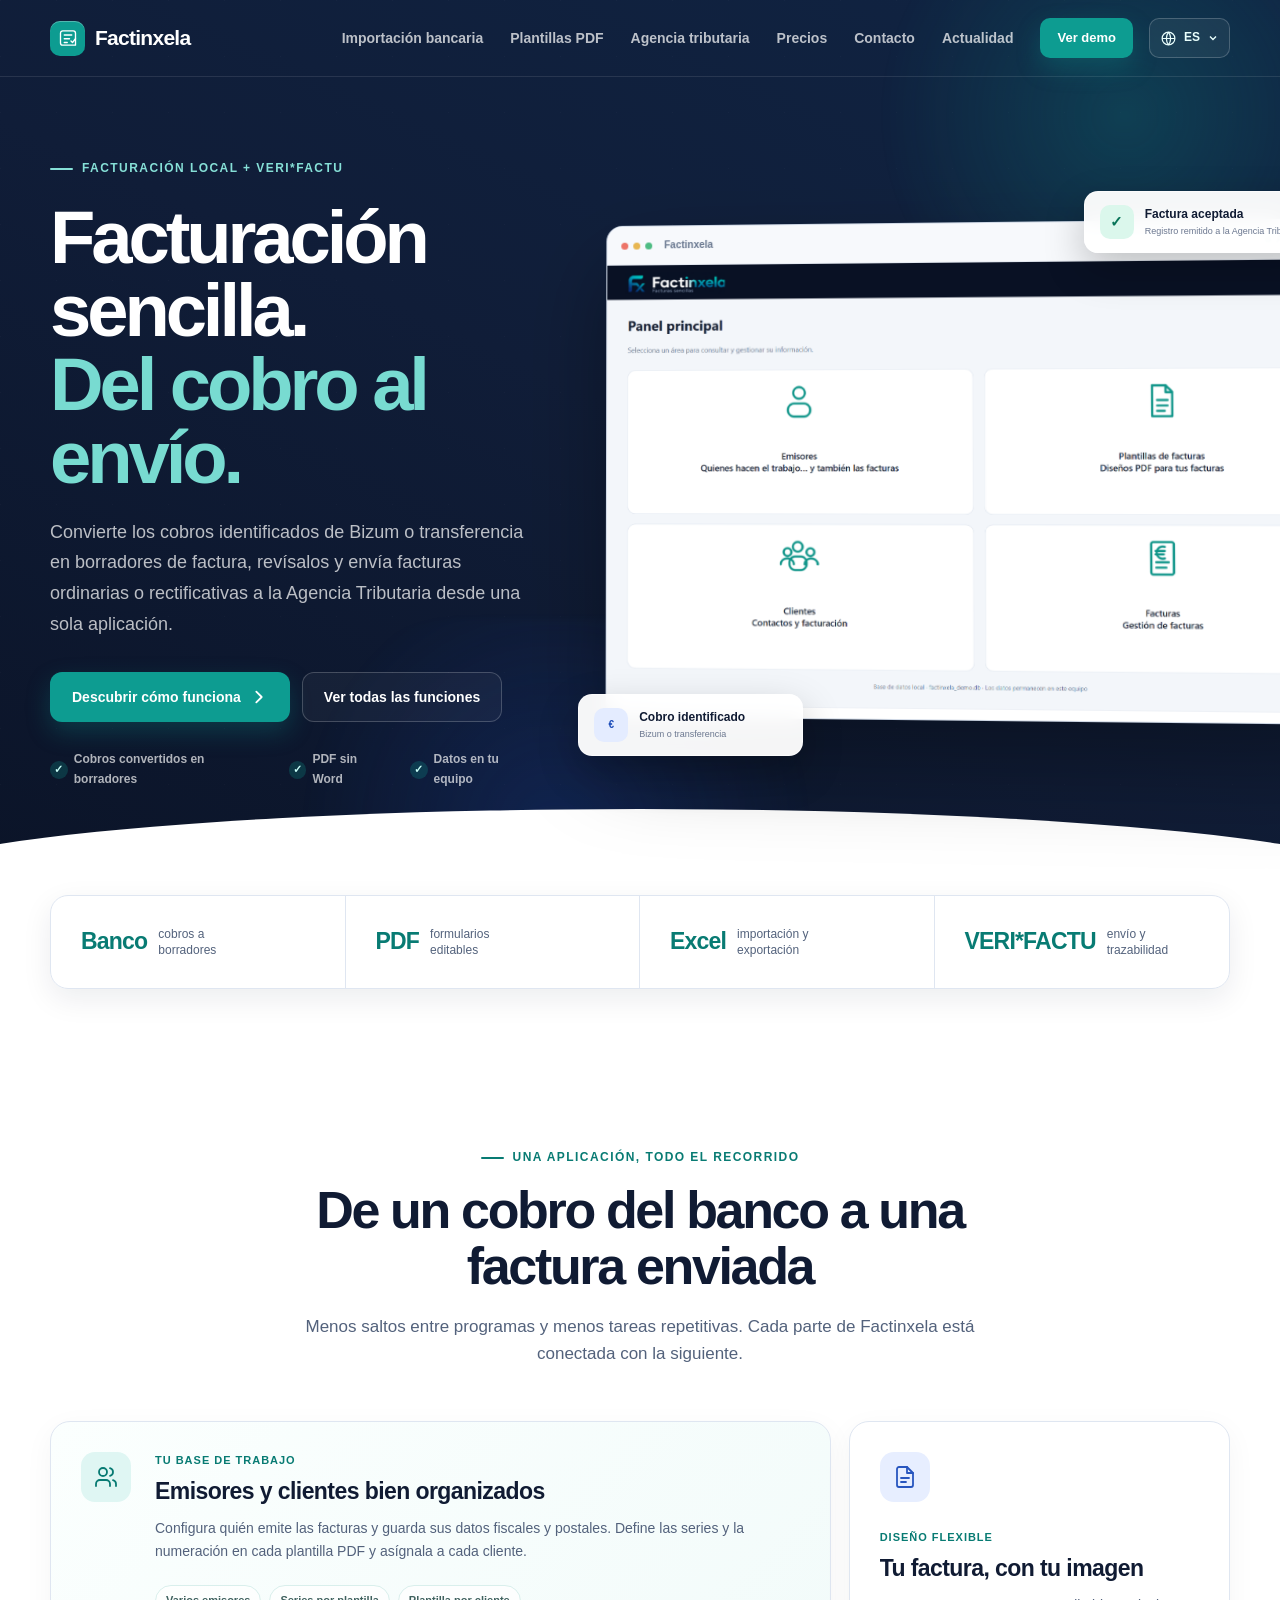
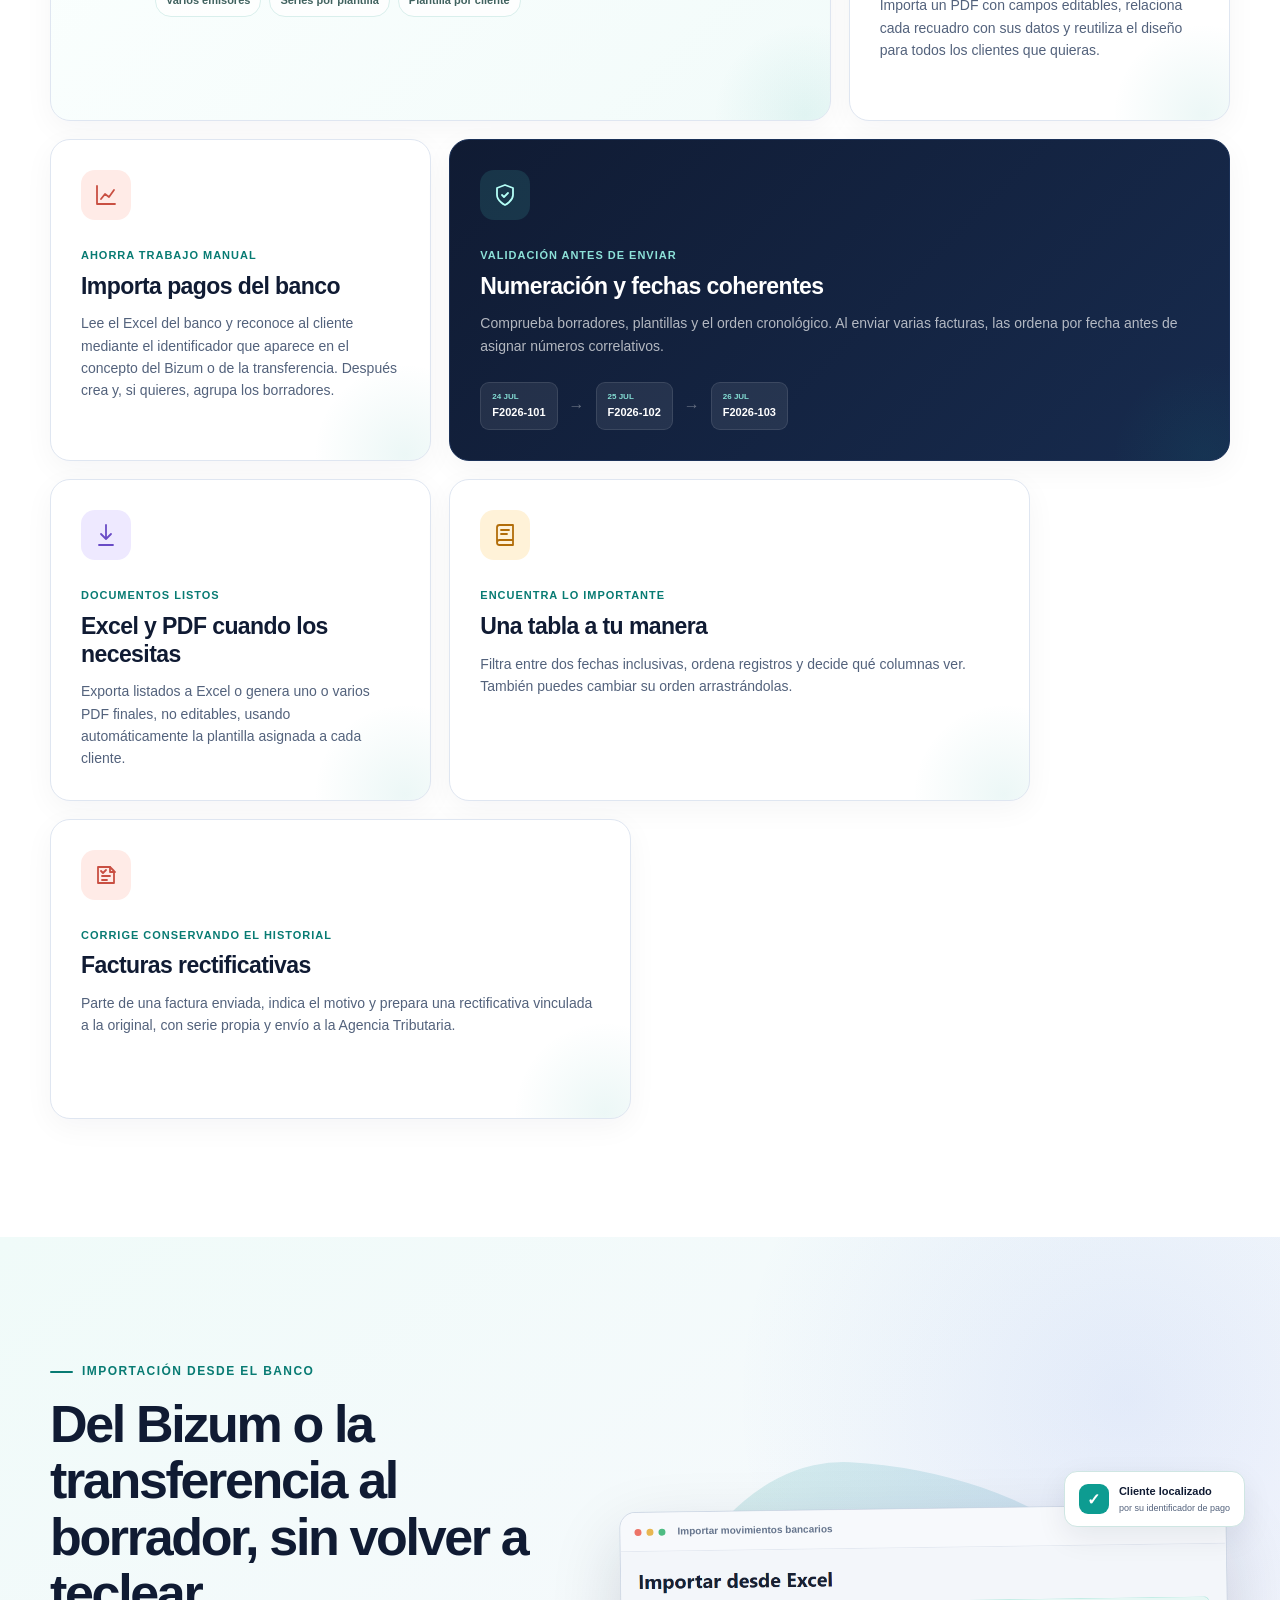
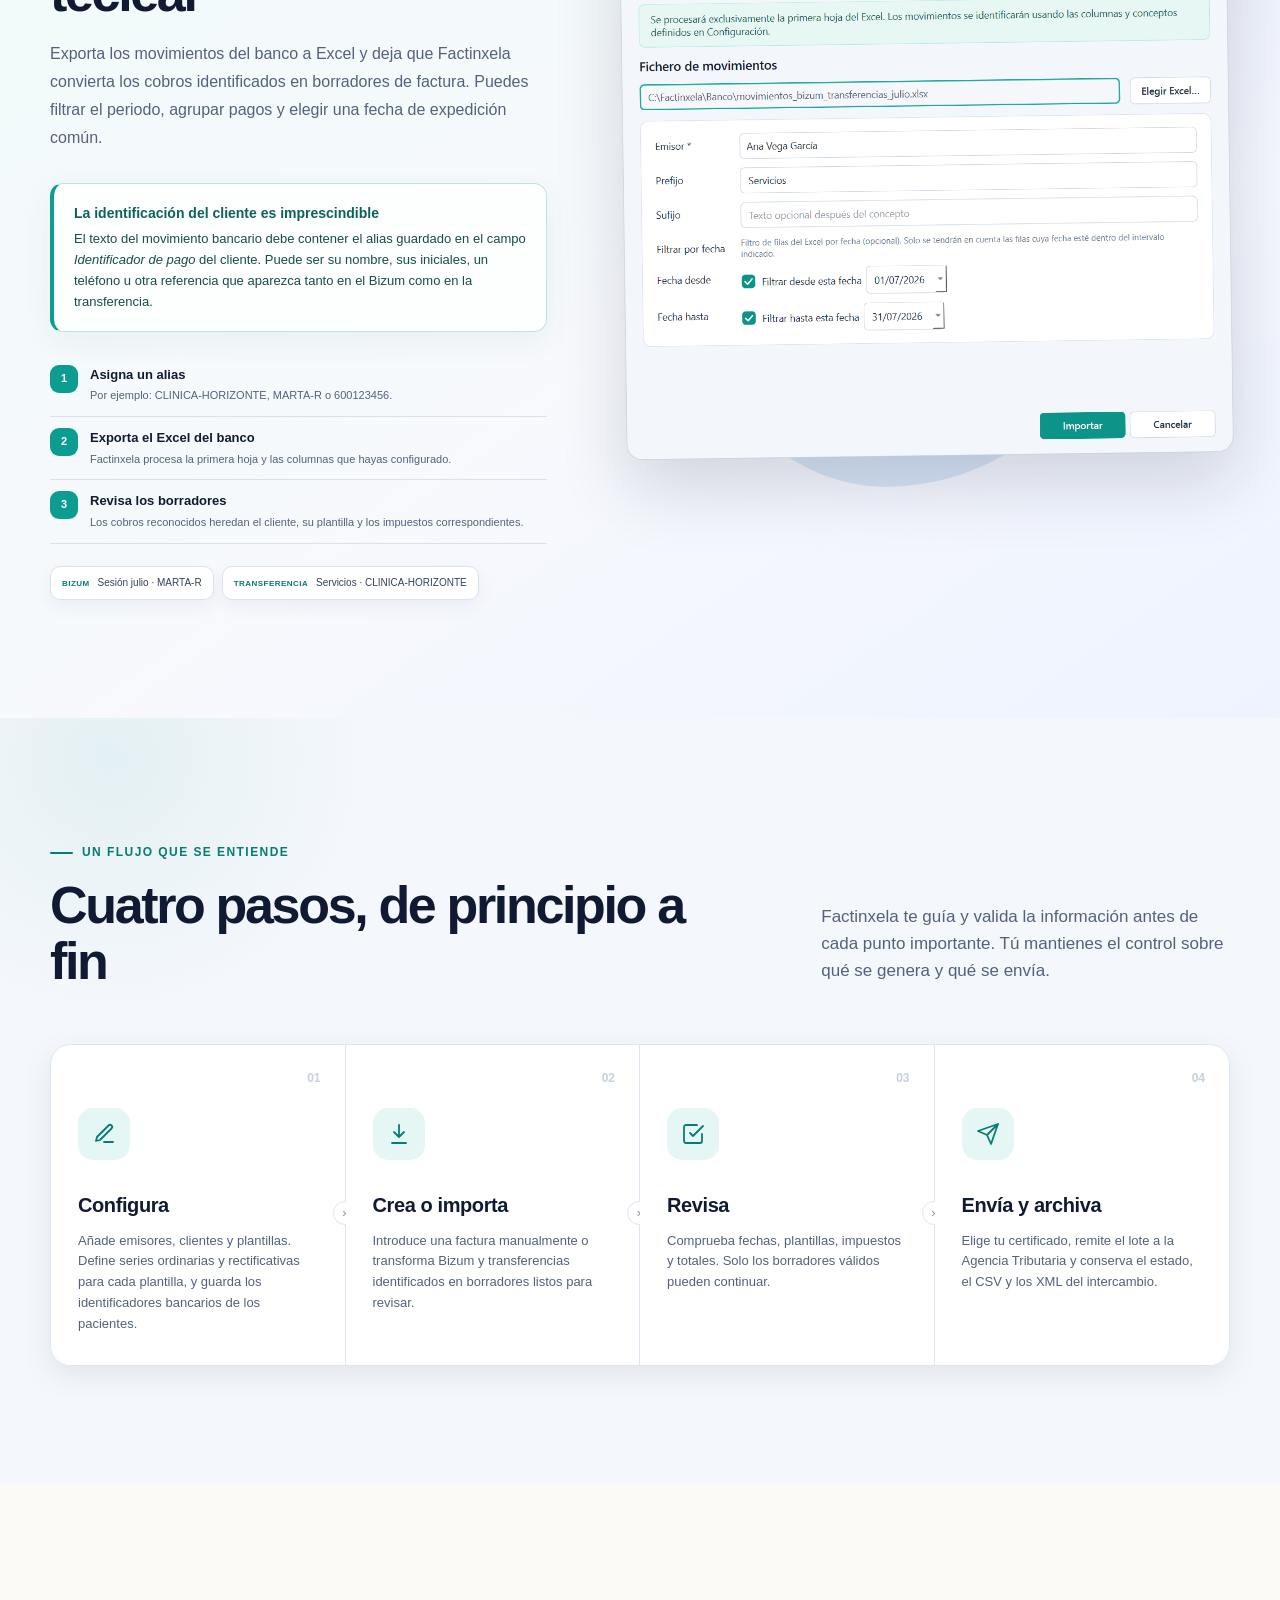
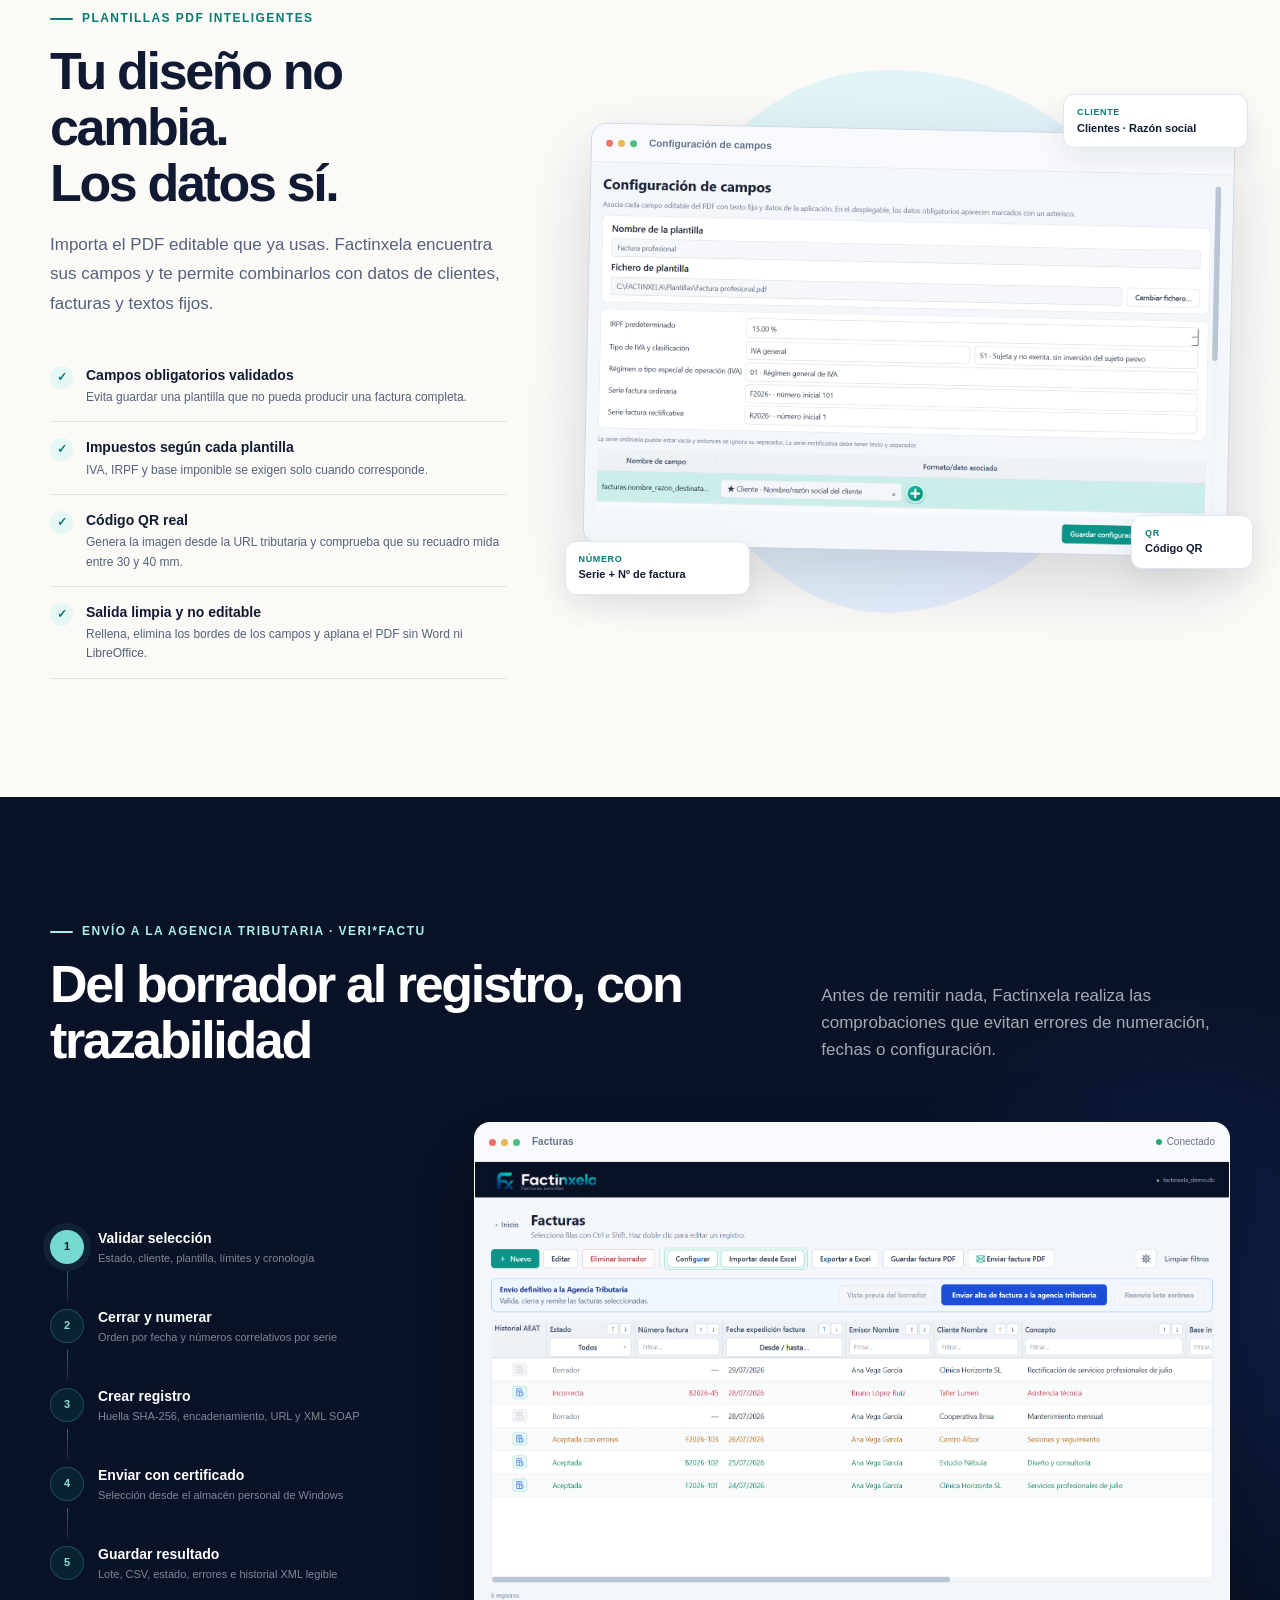
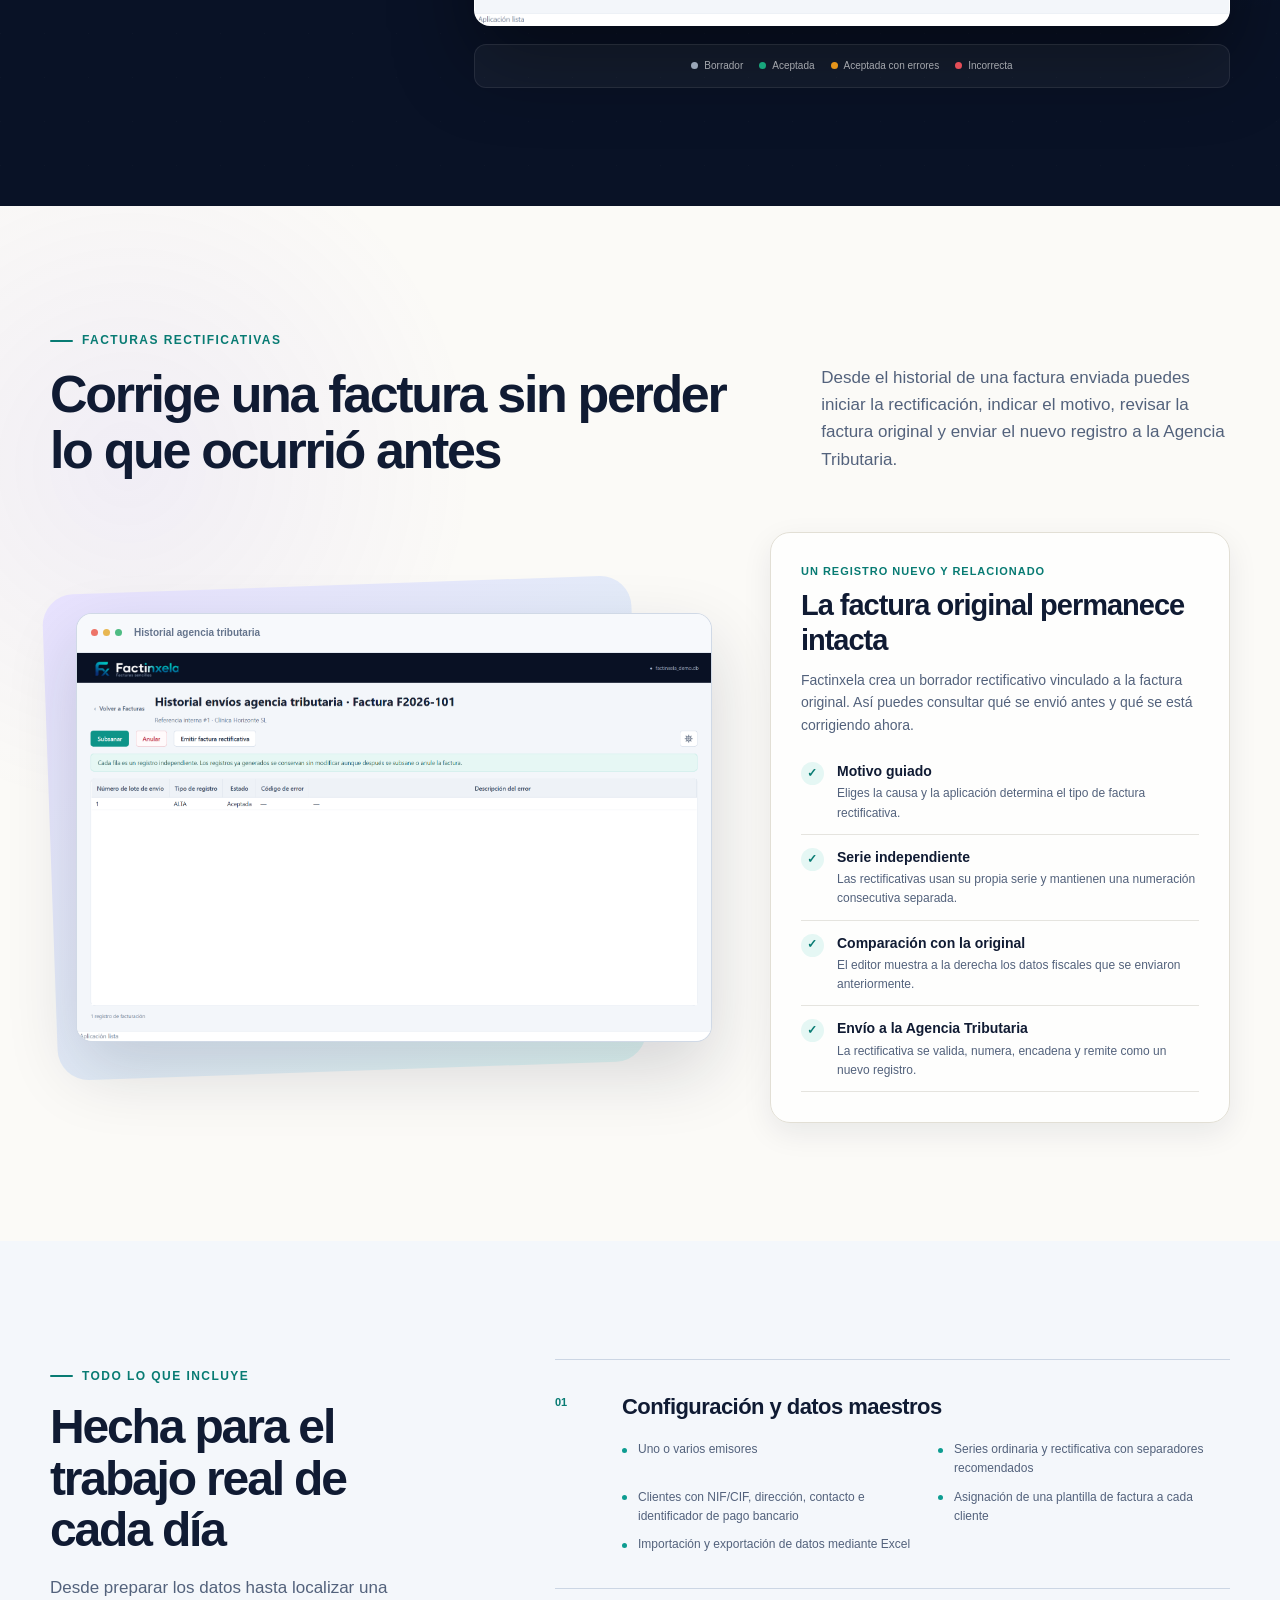
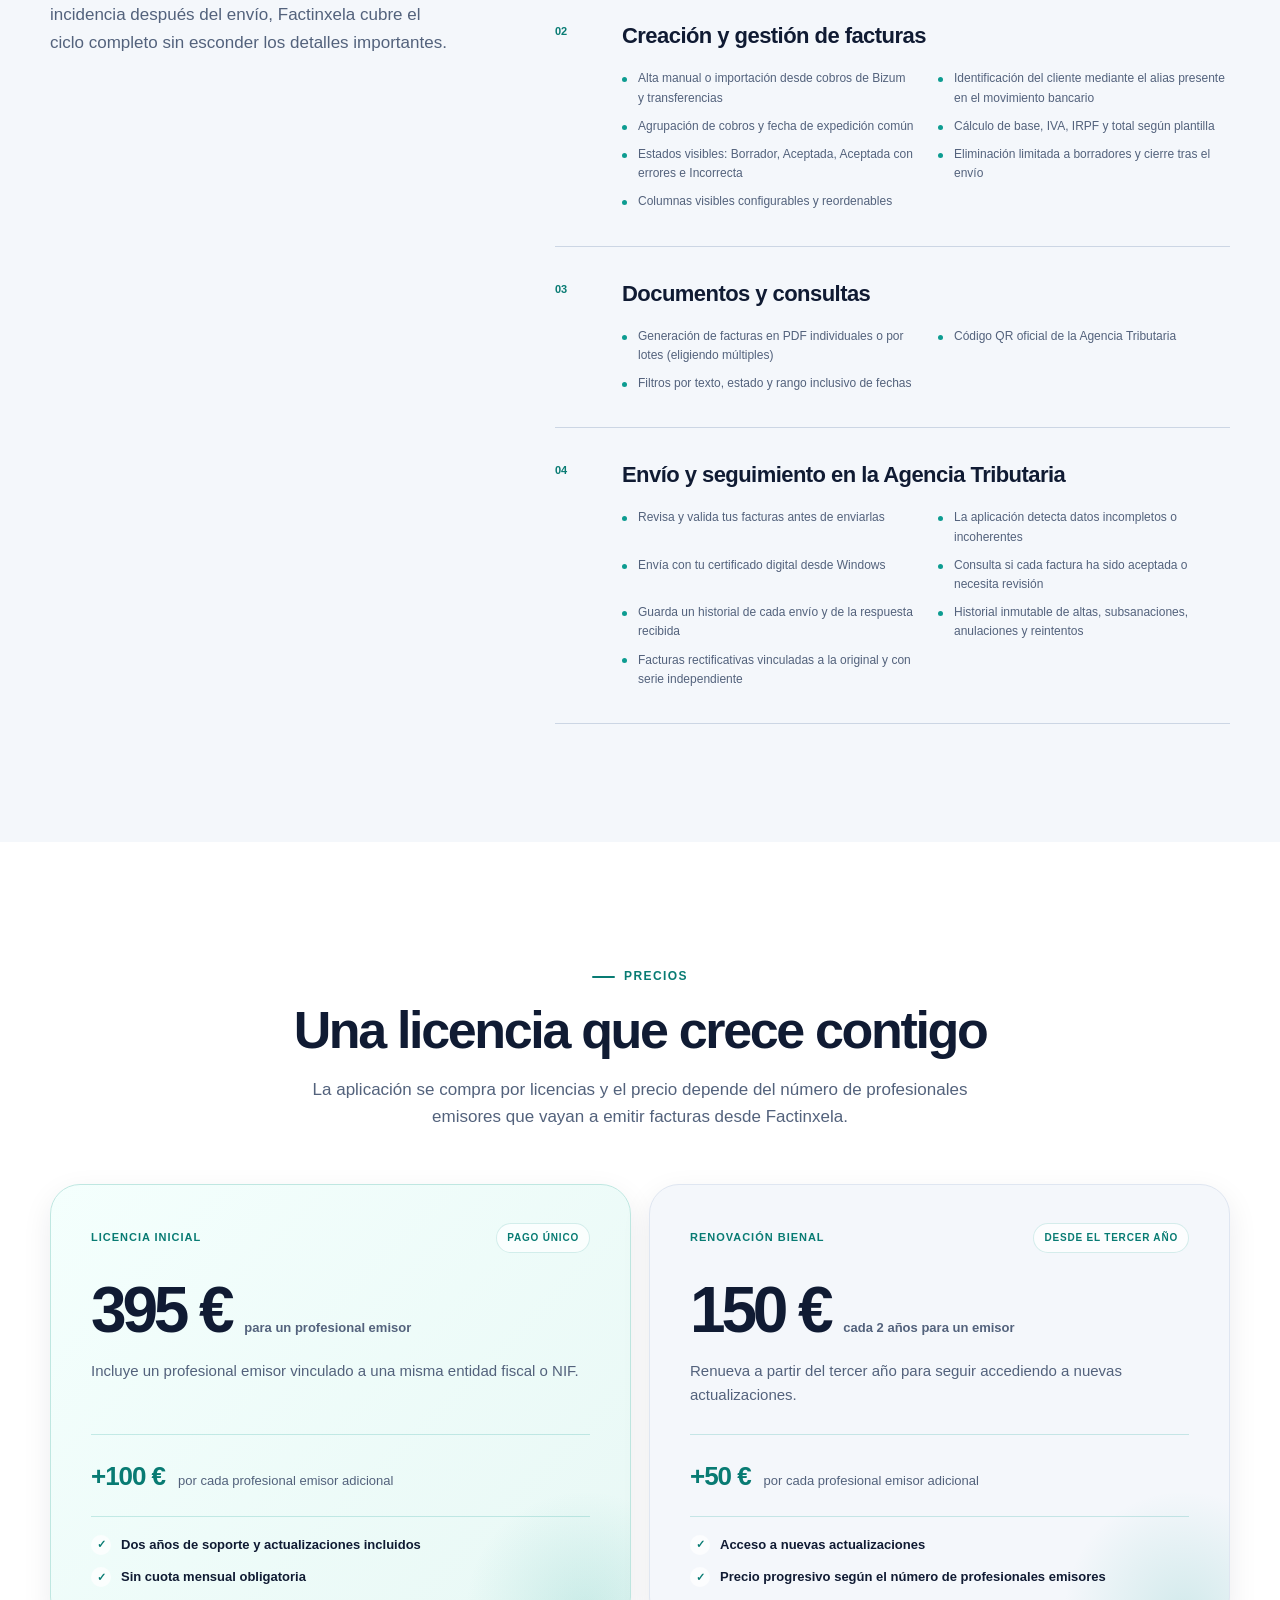
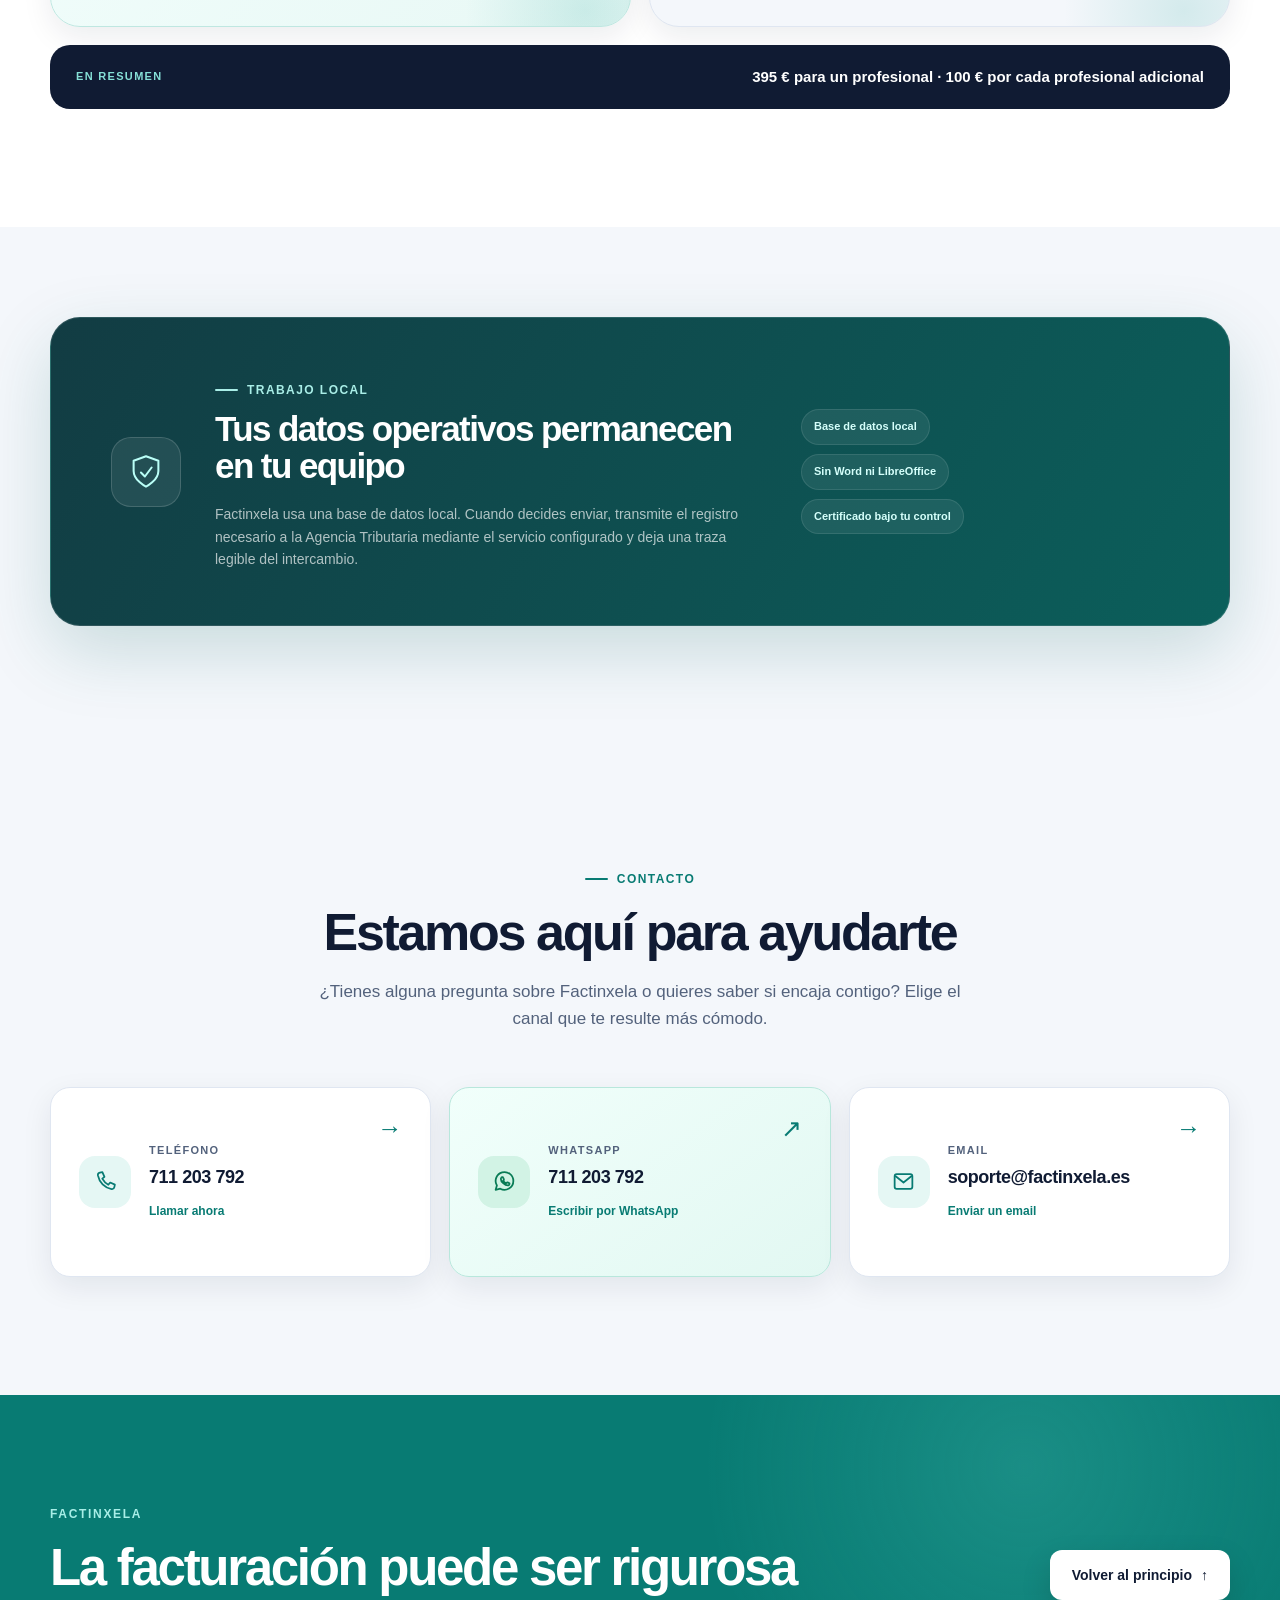
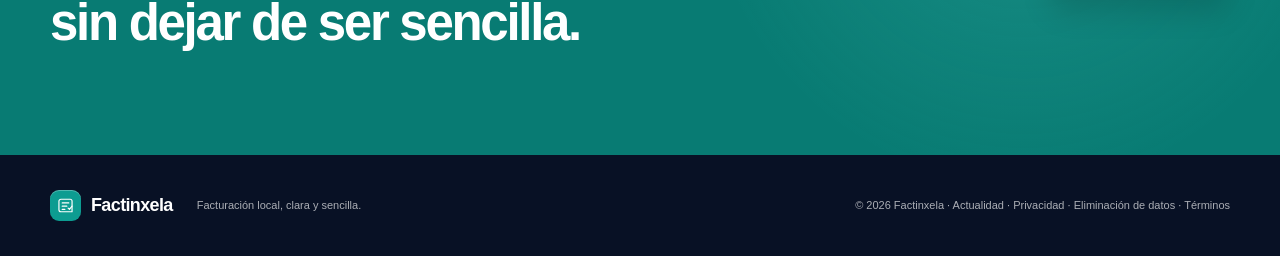
==== index.html @ 1eafae51 "actualizar enlaces superiores e incluir enlace a Ver demo" ====
<!doctype html>
<html lang="es">
<head>
  <meta charset="utf-8">
  <meta name="viewport" content="width=device-width, initial-scale=1">
  <meta name="description" content="Factinxela convierte cobros identificados de Bizum o transferencia en borradores de factura, genera PDF y permite enviar facturas ordinarias y rectificativas a la Agencia Tributaria.">
  <meta name="theme-color" content="#101b33">
  <meta property="og:title" content="Factinxela · Facturación clara y sencilla">
  <meta property="og:description" content="De los cobros del banco a facturas ordinarias o rectificativas enviadas a la Agencia Tributaria.">
  <meta property="og:type" content="website">
  <meta property="og:image" content="assets/screenshots/01-panel-principal.png">
  <title>Factinxela · Facturación clara y sencilla</title>
  <link rel="stylesheet" href="styles.css">
  <script src="translations.js" defer></script>
  <script src="app.js" defer></script>
</head>
<body>
  <a class="skip-link" href="#contenido">Saltar al contenido</a>

  <header class="site-header" data-header>
    <div class="container nav-wrap">
      <a class="brand" href="#inicio" aria-label="Factinxela, inicio">
        <span class="brand-mark" aria-hidden="true">
          <svg viewBox="0 0 32 32" role="img">
            <path d="M9 6.5h14a3 3 0 0 1 3 3v16H9a3 3 0 0 1-3-3v-13a3 3 0 0 1 3-3Z"/>
            <path d="M11 12h10M11 17h7M11 22h4"/>
            <path d="m20 20 2 2 4-5"/>
          </svg>
        </span>
        <span>Factinxela</span>
      </a>

      <button class="nav-toggle" type="button" aria-expanded="false" aria-controls="main-nav" data-nav-toggle>
        <span class="sr-only">Abrir menú</span>
        <span></span><span></span><span></span>
      </button>

      <nav class="main-nav" id="main-nav" aria-label="Navegación principal" data-nav>
        <a href="#banco">Importación bancaria</a>
        <a href="#plantillas">Plantillas PDF</a>
        <a href="#aeat">Agencia tributaria</a>
        <a href="#precios">Precios</a>
        <a href="#contacto">Contacto</a>
        <a href="actualidad/">Actualidad</a>
        <a class="button button-small button-primary nav-cta" href="/demo">Ver demo</a>
      </nav>

      <div class="language-switcher" data-language-switcher>
        <button class="language-toggle" type="button" aria-label="Cambiar idioma" aria-expanded="false" aria-controls="language-menu" data-language-toggle>
          <svg viewBox="0 0 24 24" aria-hidden="true"><circle cx="12" cy="12" r="9"/><path d="M3 12h18M12 3a15 15 0 0 1 0 18M12 3a15 15 0 0 0 0 18"/></svg>
          <span data-current-language>ES</span>
          <svg class="language-chevron" viewBox="0 0 16 16" aria-hidden="true"><path d="m4 6 4 4 4-4"/></svg>
        </button>
        <div class="language-menu" id="language-menu" role="menu" aria-label="Seleccionar idioma" data-language-menu>
          <button type="button" role="menuitemradio" aria-checked="true" data-language="es"><span class="language-icon language-icon-es">ES</span><span>Español</span></button>
          <button type="button" role="menuitemradio" aria-checked="false" data-language="gl"><span class="language-icon language-icon-gl">GL</span><span>Galego</span></button>
          <button type="button" role="menuitemradio" aria-checked="false" data-language="ca"><span class="language-icon language-icon-ca">CA</span><span>Català</span></button>
          <button type="button" role="menuitemradio" aria-checked="false" data-language="en"><span class="language-icon language-icon-en">EN</span><span>English</span></button>
        </div>
      </div>
    </div>
  </header>

  <main id="contenido">
    <section class="hero" id="inicio">
      <div class="hero-glow hero-glow-one" aria-hidden="true"></div>
      <div class="hero-glow hero-glow-two" aria-hidden="true"></div>
      <div class="container hero-grid">
        <div class="hero-copy reveal">
          <div class="eyebrow"><span></span> Facturación local + VERI*FACTU</div>
          <h1>Facturación sencilla.<br><em>Del cobro al envío.</em></h1>
          <p class="hero-lead">Convierte los cobros identificados de Bizum o transferencia en borradores de factura, revísalos y envía facturas ordinarias o rectificativas a la Agencia Tributaria desde una sola aplicación.</p>
          <div class="hero-actions">
            <a class="button button-primary" href="#flujo">
              Descubrir cómo funciona
              <svg viewBox="0 0 20 20" aria-hidden="true"><path d="m7 4 6 6-6 6"/></svg>
            </a>
            <a class="button button-ghost" href="#descubrir">Ver todas las funciones</a>
          </div>
          <ul class="hero-points" aria-label="Ventajas principales">
            <li><span aria-hidden="true">✓</span> Cobros convertidos en borradores</li>
            <li><span aria-hidden="true">✓</span> PDF sin Word</li>
            <li><span aria-hidden="true">✓</span> Datos en tu equipo</li>
          </ul>
        </div>

        <div class="hero-visual reveal reveal-delay">
          <div class="app-window app-window-hero">
            <div class="window-bar">
              <span class="window-dots" aria-hidden="true"><i></i><i></i><i></i></span>
              <span class="window-title">Factinxela</span>
              <span class="window-status"><i></i> Aplicación lista</span>
            </div>
            <button class="image-button" type="button" data-lightbox="assets/screenshots/01-panel-principal.png" aria-label="Ampliar captura del panel principal">
              <img src="assets/screenshots/01-panel-principal.png" alt="Panel principal de Factinxela con accesos a emisores, plantillas, clientes y facturas" width="1875" height="1150">
            </button>
          </div>
          <div class="floating-card floating-card-top" aria-hidden="true">
            <span class="float-icon float-icon-green">✓</span>
            <span><strong>Factura aceptada</strong><small>Registro remitido a la Agencia Tributaria</small></span>
          </div>
          <div class="floating-card floating-card-bottom" aria-hidden="true">
            <span class="float-icon float-icon-blue">€</span>
            <span><strong>Cobro identificado</strong><small>Bizum o transferencia</small></span>
          </div>
        </div>
      </div>
    </section>

    <section class="trust-strip" aria-label="Características destacadas">
      <div class="container trust-grid">
        <div><strong>Banco</strong><span>cobros a borradores</span></div>
        <div><strong>PDF</strong><span>formularios editables</span></div>
        <div><strong>Excel</strong><span>importación y exportación</span></div>
        <div><strong>VERI*FACTU</strong><span>envío y trazabilidad</span></div>
      </div>
    </section>

    <section class="section section-intro" id="funciones">
      <div class="container">
        <div class="section-heading centered reveal">
          <div class="eyebrow eyebrow-teal"><span></span> Una aplicación, todo el recorrido</div>
          <h2>De un cobro del banco a una factura enviada</h2>
          <p>Menos saltos entre programas y menos tareas repetitivas. Cada parte de Factinxela está conectada con la siguiente.</p>
        </div>

        <div class="bento-grid">
          <article class="feature-card feature-wide reveal">
            <div class="feature-icon icon-teal" aria-hidden="true">
              <svg viewBox="0 0 24 24"><path d="M16 21v-2a4 4 0 0 0-4-4H6a4 4 0 0 0-4 4v2M9 11a4 4 0 1 0 0-8 4 4 0 0 0 0 8ZM22 21v-2a4 4 0 0 0-3-3.87M16 3.13a4 4 0 0 1 0 7.75"/></svg>
            </div>
            <div>
              <span class="card-kicker">Tu base de trabajo</span>
              <h3>Emisores y clientes bien organizados</h3>
              <p>Configura quién emite las facturas y guarda sus datos fiscales y postales. Define las series y la numeración en cada plantilla PDF y asígnala a cada cliente.</p>
              <ul class="inline-list">
                <li>Varios emisores</li><li>Series por plantilla</li><li>Plantilla por cliente</li>
              </ul>
            </div>
          </article>

          <article class="feature-card reveal">
            <div class="feature-icon icon-blue" aria-hidden="true">
              <svg viewBox="0 0 24 24"><path d="M14 2H6a2 2 0 0 0-2 2v16a2 2 0 0 0 2 2h12a2 2 0 0 0 2-2V8Z"/><path d="M14 2v6h6M8 13h8M8 17h5"/></svg>
            </div>
            <span class="card-kicker">Diseño flexible</span>
            <h3>Tu factura, con tu imagen</h3>
            <p>Importa un PDF con campos editables, relaciona cada recuadro con sus datos y reutiliza el diseño para todos los clientes que quieras.</p>
          </article>

          <article class="feature-card reveal">
            <div class="feature-icon icon-coral" aria-hidden="true">
              <svg viewBox="0 0 24 24"><path d="M3 3v18h18M7 16l4-5 4 3 5-7"/></svg>
            </div>
            <span class="card-kicker">Ahorra trabajo manual</span>
            <h3>Importa pagos del banco</h3>
            <p>Lee el Excel del banco y reconoce al cliente mediante el identificador que aparece en el concepto del Bizum o de la transferencia. Después crea y, si quieres, agrupa los borradores.</p>
          </article>

          <article class="feature-card feature-dark reveal">
            <div class="feature-icon icon-on-dark" aria-hidden="true">
              <svg viewBox="0 0 24 24"><path d="M12 22s8-4 8-10V5l-8-3-8 3v7c0 6 8 10 8 10Z"/><path d="m9 12 2 2 4-4"/></svg>
            </div>
            <span class="card-kicker">Validación antes de enviar</span>
            <h3>Numeración y fechas coherentes</h3>
            <p>Comprueba borradores, plantillas y el orden cronológico. Al enviar varias facturas, las ordena por fecha antes de asignar números correlativos.</p>
            <div class="mini-sequence" aria-label="Ejemplo de numeración por fecha">
              <span><small>24 JUL</small>F2026-101</span>
              <i aria-hidden="true">→</i>
              <span><small>25 JUL</small>F2026-102</span>
              <i aria-hidden="true">→</i>
              <span><small>26 JUL</small>F2026-103</span>
            </div>
          </article>

          <article class="feature-card reveal">
            <div class="feature-icon icon-violet" aria-hidden="true">
              <svg viewBox="0 0 24 24"><path d="M12 2v14M7 11l5 5 5-5M5 22h14"/></svg>
            </div>
            <span class="card-kicker">Documentos listos</span>
            <h3>Excel y PDF cuando los necesitas</h3>
            <p>Exporta listados a Excel o genera uno o varios PDF finales, no editables, usando automáticamente la plantilla asignada a cada cliente.</p>
          </article>

          <article class="feature-card reveal">
            <div class="feature-icon icon-amber" aria-hidden="true">
              <svg viewBox="0 0 24 24"><path d="M4 19.5A2.5 2.5 0 0 1 6.5 17H20M6.5 2H20v20H6.5A2.5 2.5 0 0 1 4 19.5v-15A2.5 2.5 0 0 1 6.5 2Z"/><path d="M8 7h8M8 11h6"/></svg>
            </div>
            <span class="card-kicker">Encuentra lo importante</span>
            <h3>Una tabla a tu manera</h3>
            <p>Filtra entre dos fechas inclusivas, ordena registros y decide qué columnas ver. También puedes cambiar su orden arrastrándolas.</p>
          </article>

          <article class="feature-card reveal">
            <div class="feature-icon icon-coral" aria-hidden="true">
              <svg viewBox="0 0 24 24"><path d="M4 4h12l4 4v12H4Z"/><path d="M16 4v5h5M8 13h8M8 17h5"/><path d="m7 8 2 2 3-3"/></svg>
            </div>
            <span class="card-kicker">Corrige conservando el historial</span>
            <h3>Facturas rectificativas</h3>
            <p>Parte de una factura enviada, indica el motivo y prepara una rectificativa vinculada a la original, con serie propia y envío a la Agencia Tributaria.</p>
          </article>
        </div>
      </div>
    </section>

    <section class="section bank-section" id="banco">
      <div class="container bank-grid">
        <div class="bank-copy reveal">
          <div class="eyebrow eyebrow-teal"><span></span> Importación desde el banco</div>
          <h2>Del Bizum o la transferencia al borrador, sin volver a teclear</h2>
          <p class="large-copy">Exporta los movimientos del banco a Excel y deja que Factinxela convierta los cobros identificados en borradores de factura. Puedes filtrar el periodo, agrupar pagos y elegir una fecha de expedición común.</p>
          <div class="bank-callout">
            <strong>La identificación del cliente es imprescindible</strong>
            <p>El texto del movimiento bancario debe contener el alias guardado en el campo <em>Identificador de pago</em> del cliente. Puede ser su nombre, sus iniciales, un teléfono u otra referencia que aparezca tanto en el Bizum como en la transferencia.</p>
          </div>
          <ol class="bank-steps">
            <li><span>1</span><div><strong>Asigna un alias</strong><small>Por ejemplo: CLINICA-HORIZONTE, MARTA-R o 600123456.</small></div></li>
            <li><span>2</span><div><strong>Exporta el Excel del banco</strong><small>Factinxela procesa la primera hoja y las columnas que hayas configurado.</small></div></li>
            <li><span>3</span><div><strong>Revisa los borradores</strong><small>Los cobros reconocidos heredan el cliente, su plantilla y los impuestos correspondientes.</small></div></li>
          </ol>
          <div class="movement-examples" aria-label="Ejemplos de movimientos bancarios identificables">
            <span><small>BIZUM</small> Sesión julio · MARTA-R</span>
            <span><small>TRANSFERENCIA</small> Servicios · CLINICA-HORIZONTE</span>
          </div>
        </div>

        <div class="bank-visual reveal reveal-delay">
          <div class="bank-badge"><span>✓</span><div><strong>Cliente localizado</strong><small>por su identificador de pago</small></div></div>
          <div class="app-window bank-window">
            <div class="window-bar">
              <span class="window-dots" aria-hidden="true"><i></i><i></i><i></i></span>
              <span class="window-title">Importar movimientos bancarios</span>
            </div>
            <button class="image-button" type="button" data-lightbox="assets/screenshots/08-importacion-banco.png" aria-label="Ampliar captura de la importación de movimientos bancarios">
              <img src="assets/screenshots/08-importacion-banco.png" alt="Opciones para importar cobros de Bizum y transferencias desde un Excel del banco" width="1075" height="900" loading="lazy">
            </button>
          </div>
        </div>
      </div>
    </section>

    <section class="section workflow-section" id="flujo">
      <div class="container">
        <div class="section-heading split-heading reveal">
          <div>
            <div class="eyebrow eyebrow-teal"><span></span> Un flujo que se entiende</div>
            <h2>Cuatro pasos, de principio a fin</h2>
          </div>
          <p>Factinxela te guía y valida la información antes de cada punto importante. Tú mantienes el control sobre qué se genera y qué se envía.</p>
        </div>

        <ol class="workflow-grid">
          <li class="workflow-step reveal">
            <span class="step-number">01</span>
            <div class="step-icon" aria-hidden="true"><svg viewBox="0 0 24 24"><path d="M12 20h9M16.5 3.5a2.12 2.12 0 0 1 3 3L8 18l-4 1 1-4Z"/></svg></div>
            <h3>Configura</h3>
            <p>Añade emisores, clientes y plantillas. Define series ordinarias y rectificativas para cada plantilla, y guarda los identificadores bancarios de los pacientes.</p>
          </li>
          <li class="workflow-step reveal">
            <span class="step-number">02</span>
            <div class="step-icon" aria-hidden="true"><svg viewBox="0 0 24 24"><path d="M12 3v12M7 10l5 5 5-5M5 21h14"/></svg></div>
            <h3>Crea o importa</h3>
            <p>Introduce una factura manualmente o transforma Bizum y transferencias identificados en borradores listos para revisar.</p>
          </li>
          <li class="workflow-step reveal">
            <span class="step-number">03</span>
            <div class="step-icon" aria-hidden="true"><svg viewBox="0 0 24 24"><path d="m9 11 3 3L22 4M21 12v7a2 2 0 0 1-2 2H5a2 2 0 0 1-2-2V5a2 2 0 0 1 2-2h11"/></svg></div>
            <h3>Revisa</h3>
            <p>Comprueba fechas, plantillas, impuestos y totales. Solo los borradores válidos pueden continuar.</p>
          </li>
          <li class="workflow-step reveal">
            <span class="step-number">04</span>
            <div class="step-icon" aria-hidden="true"><svg viewBox="0 0 24 24"><path d="M22 2 11 13M22 2l-7 20-4-9-9-4Z"/></svg></div>
            <h3>Envía y archiva</h3>
            <p>Elige tu certificado, remite el lote a la Agencia Tributaria y conserva el estado, el CSV y los XML del intercambio.</p>
          </li>
        </ol>
      </div>
    </section>

    <section class="section template-section" id="plantillas">
      <div class="container template-grid">
        <div class="template-copy reveal">
          <div class="eyebrow eyebrow-teal"><span></span> Plantillas PDF inteligentes</div>
          <h2>Tu diseño no cambia.<br>Los datos sí.</h2>
          <p class="large-copy">Importa el PDF editable que ya usas. Factinxela encuentra sus campos y te permite combinarlos con datos de clientes, facturas y textos fijos.</p>
          <ul class="check-list">
            <li><span>✓</span><div><strong>Campos obligatorios validados</strong><small>Evita guardar una plantilla que no pueda producir una factura completa.</small></div></li>
            <li><span>✓</span><div><strong>Impuestos según cada plantilla</strong><small>IVA, IRPF y base imponible se exigen solo cuando corresponde.</small></div></li>
            <li><span>✓</span><div><strong>Código QR real</strong><small>Genera la imagen desde la URL tributaria y comprueba que su recuadro mida entre 30 y 40 mm.</small></div></li>
            <li><span>✓</span><div><strong>Salida limpia y no editable</strong><small>Rellena, elimina los bordes de los campos y aplana el PDF sin Word ni LibreOffice.</small></div></li>
          </ul>
        </div>

        <div class="template-visual reveal reveal-delay">
          <div class="field-chip field-chip-one"><span>cliente</span><strong>Clientes · Razón social</strong></div>
          <div class="field-chip field-chip-two"><span>número</span><strong>Serie + Nº de factura</strong></div>
          <div class="field-chip field-chip-three"><span>qr</span><strong>Código QR</strong></div>
          <div class="app-window template-window">
            <div class="window-bar">
              <span class="window-dots" aria-hidden="true"><i></i><i></i><i></i></span>
              <span class="window-title">Configuración de campos</span>
            </div>
            <button class="image-button" type="button" data-lightbox="assets/screenshots/04-configuracion-plantilla.png" aria-label="Ampliar captura de la configuración de una plantilla PDF">
              <img src="assets/screenshots/04-configuracion-plantilla.png" alt="Configuración visual de campos de una plantilla PDF en Factinxela" width="1600" height="950" loading="lazy">
            </button>
          </div>
        </div>
      </div>
    </section>

    <section class="section aeat-section" id="aeat">
      <div class="aeat-glow" aria-hidden="true"></div>
      <div class="container">
        <div class="section-heading split-heading light-heading reveal">
          <div>
            <div class="eyebrow eyebrow-light"><span></span> Envío a la Agencia Tributaria · VERI*FACTU</div>
            <h2>Del borrador al registro, con trazabilidad</h2>
          </div>
          <p>Antes de remitir nada, Factinxela realiza las comprobaciones que evitan errores de numeración, fechas o configuración.</p>
        </div>

        <div class="aeat-layout">
          <div class="aeat-flow reveal" aria-label="Proceso de envío a la Agencia Tributaria">
            <div class="aeat-flow-item active"><span>1</span><div><strong>Validar selección</strong><small>Estado, cliente, plantilla, límites y cronología</small></div></div>
            <div class="aeat-flow-line"></div>
            <div class="aeat-flow-item"><span>2</span><div><strong>Cerrar y numerar</strong><small>Orden por fecha y números correlativos por serie</small></div></div>
            <div class="aeat-flow-line"></div>
            <div class="aeat-flow-item"><span>3</span><div><strong>Crear registro</strong><small>Huella SHA-256, encadenamiento, URL y XML SOAP</small></div></div>
            <div class="aeat-flow-line"></div>
            <div class="aeat-flow-item"><span>4</span><div><strong>Enviar con certificado</strong><small>Selección desde el almacén personal de Windows</small></div></div>
            <div class="aeat-flow-line"></div>
            <div class="aeat-flow-item"><span>5</span><div><strong>Guardar resultado</strong><small>Lote, CSV, estado, errores e historial XML legible</small></div></div>
          </div>

          <div class="aeat-shot reveal reveal-delay">
            <div class="app-window app-window-dark">
              <div class="window-bar">
                <span class="window-dots" aria-hidden="true"><i></i><i></i><i></i></span>
                <span class="window-title">Facturas</span>
                <span class="window-status"><i></i> Conectado</span>
              </div>
              <button class="image-button" type="button" data-lightbox="assets/screenshots/02-facturas.png" aria-label="Ampliar captura de la gestión de facturas">
                <img src="assets/screenshots/02-facturas.png" alt="Tabla de facturas con estados, filtros y acción de envío a la Agencia Tributaria" width="1875" height="1150" loading="lazy">
              </button>
            </div>
            <div class="status-legend" aria-label="Estados posibles de una factura">
              <span><i class="dot draft"></i>Borrador</span>
              <span><i class="dot accepted"></i>Aceptada</span>
              <span><i class="dot warning"></i>Aceptada con errores</span>
              <span><i class="dot rejected"></i>Incorrecta</span>
            </div>
          </div>
        </div>
      </div>
    </section>

    <section class="section rectification-section" id="rectificativas">
      <div class="container">
        <div class="section-heading split-heading reveal">
          <div>
            <div class="eyebrow eyebrow-teal"><span></span> Facturas rectificativas</div>
            <h2>Corrige una factura sin perder lo que ocurrió antes</h2>
          </div>
          <p>Desde el historial de una factura enviada puedes iniciar la rectificación, indicar el motivo, revisar la factura original y enviar el nuevo registro a la Agencia Tributaria.</p>
        </div>

        <div class="rectification-grid">
          <div class="rectification-visual reveal">
            <div class="app-window">
              <div class="window-bar">
                <span class="window-dots" aria-hidden="true"><i></i><i></i><i></i></span>
                <span class="window-title">Historial agencia tributaria</span>
              </div>
              <button class="image-button" type="button" data-lightbox="assets/screenshots/09-historial-agencia-tributaria.png" aria-label="Ampliar captura del historial de una factura">
                <img src="assets/screenshots/09-historial-agencia-tributaria.png" alt="Historial de registros de una factura con la acción Emitir factura rectificativa" width="1875" height="1150" loading="lazy">
              </button>
            </div>
          </div>

          <div class="rectification-copy reveal reveal-delay">
            <span class="card-kicker">Un registro nuevo y relacionado</span>
            <h3>La factura original permanece intacta</h3>
            <p>Factinxela crea un borrador rectificativo vinculado a la factura original. Así puedes consultar qué se envió antes y qué se está corrigiendo ahora.</p>
            <ul class="check-list compact-check-list">
              <li><span>✓</span><div><strong>Motivo guiado</strong><small>Eliges la causa y la aplicación determina el tipo de factura rectificativa.</small></div></li>
              <li><span>✓</span><div><strong>Serie independiente</strong><small>Las rectificativas usan su propia serie y mantienen una numeración consecutiva separada.</small></div></li>
              <li><span>✓</span><div><strong>Comparación con la original</strong><small>El editor muestra a la derecha los datos fiscales que se enviaron anteriormente.</small></div></li>
              <li><span>✓</span><div><strong>Envío a la Agencia Tributaria</strong><small>La rectificativa se valida, numera, encadena y remite como un nuevo registro.</small></div></li>
            </ul>
          </div>
        </div>

      </div>
    </section>

    <section class="section details-section" id="descubrir">
      <div class="container details-grid">
        <div class="details-sticky reveal">
          <div class="eyebrow eyebrow-teal"><span></span> Todo lo que incluye</div>
          <h2>Hecha para el trabajo real de cada día</h2>
          <p>Desde preparar los datos hasta localizar una incidencia después del envío, Factinxela cubre el ciclo completo sin esconder los detalles importantes.</p>
        </div>

        <div class="details-list">
          <article class="detail-group reveal">
            <div class="detail-number">01</div>
            <div>
              <h3>Configuración y datos maestros</h3>
              <ul>
                <li>Uno o varios emisores</li>
                <li>Series ordinaria y rectificativa con separadores recomendados</li>
                <li>Clientes con NIF/CIF, dirección, contacto e identificador de pago bancario</li>
                <li>Asignación de una plantilla de factura a cada cliente</li>
                <li>Importación y exportación de datos mediante Excel</li>
              </ul>
            </div>
          </article>

          <article class="detail-group reveal">
            <div class="detail-number">02</div>
            <div>
              <h3>Creación y gestión de facturas</h3>
              <ul>
                <li>Alta manual o importación desde cobros de Bizum y transferencias</li>
                <li>Identificación del cliente mediante el alias presente en el movimiento bancario</li>
                <li>Agrupación de cobros y fecha de expedición común</li>
                <li>Cálculo de base, IVA, IRPF y total según plantilla</li>
                <li>Estados visibles: Borrador, Aceptada, Aceptada con errores e Incorrecta</li>
                <li>Eliminación limitada a borradores y cierre tras el envío</li>
                <li>Columnas visibles configurables y reordenables</li>
              </ul>
            </div>
          </article>

          <article class="detail-group reveal">
            <div class="detail-number">03</div>
            <div>
              <h3>Documentos y consultas</h3>
              <ul>
                <li>Generación de facturas en PDF individuales o por lotes (eligiendo múltiples)</li>
                <li>Código QR oficial de la Agencia Tributaria</li>
                <li>Filtros por texto, estado y rango inclusivo de fechas</li>
              </ul>
            </div>
          </article>

          <article class="detail-group reveal">
            <div class="detail-number">04</div>
            <div>
              <h3>Envío y seguimiento en la Agencia Tributaria</h3>
              <ul>
                <li>Revisa y valida tus facturas antes de enviarlas</li>
                <li>La aplicación detecta datos incompletos o incoherentes</li>
                <li>Envía con tu certificado digital desde Windows</li>
                <li>Consulta si cada factura ha sido aceptada o necesita revisión</li>
                <li>Guarda un historial de cada envío y de la respuesta recibida</li>
                <li>Historial inmutable de altas, subsanaciones, anulaciones y reintentos</li>
                <li>Facturas rectificativas vinculadas a la original y con serie independiente</li>
              </ul>
            </div>
          </article>
        </div>
      </div>
    </section>

    <section class="section pricing-section" id="precios">
      <div class="container">
        <div class="section-heading centered reveal">
          <div class="eyebrow eyebrow-teal"><span></span> Precios</div>
          <h2>Una licencia que crece contigo</h2>
          <p>La aplicación se compra por licencias y el precio depende del número de profesionales emisores que vayan a emitir facturas desde Factinxela.</p>
        </div>

        <div class="pricing-grid">
          <article class="pricing-card pricing-card-main reveal">
            <div class="pricing-card-top">
              <span class="card-kicker">Licencia inicial</span>
              <span class="pricing-label">Pago único</span>
            </div>
            <div class="pricing-amount">
              <strong>395 €</strong>
              <span>para un profesional emisor</span>
            </div>
            <p>Incluye un profesional emisor vinculado a una misma entidad fiscal o NIF.</p>
            <div class="pricing-add-on">
              <strong>+100 €</strong>
              <span>por cada profesional emisor adicional</span>
            </div>
            <ul class="pricing-list">
              <li><span aria-hidden="true">✓</span><span>Dos años de soporte y actualizaciones incluidos</span></li>
              <li><span aria-hidden="true">✓</span><span>Sin cuota mensual obligatoria</span></li>
            </ul>
          </article>

          <article class="pricing-card pricing-card-renewal reveal reveal-delay">
            <div class="pricing-card-top">
              <span class="card-kicker">Renovación bienal</span>
              <span class="pricing-label">Desde el tercer año</span>
            </div>
            <div class="pricing-amount">
              <strong>150 €</strong>
              <span>cada 2 años para un emisor</span>
            </div>
            <p>Renueva a partir del tercer año para seguir accediendo a nuevas actualizaciones.</p>
            <div class="pricing-add-on">
              <strong>+50 €</strong>
              <span>por cada profesional emisor adicional</span>
            </div>
            <ul class="pricing-list">
              <li><span aria-hidden="true">✓</span><span>Acceso a nuevas actualizaciones</span></li>
              <li><span aria-hidden="true">✓</span><span>Precio progresivo según el número de profesionales emisores</span></li>
            </ul>
          </article>
        </div>

        <div class="pricing-message reveal">
          <span>En resumen</span>
          <strong>395 € para un profesional · 100 € por cada profesional adicional</strong>
        </div>
      </div>
    </section>

    <section class="section privacy-section">
      <div class="container privacy-card reveal">
        <div class="privacy-icon" aria-hidden="true">
          <svg viewBox="0 0 32 32"><path d="M16 29s11-5.5 11-14V6L16 2 5 6v9c0 8.5 11 14 11 14Z"/><path d="M11.5 16.5 15 20l6-8"/></svg>
        </div>
        <div>
          <div class="eyebrow eyebrow-light"><span></span> Trabajo local</div>
          <h2>Tus datos operativos permanecen en tu equipo</h2>
          <p>Factinxela usa una base de datos local. Cuando decides enviar, transmite el registro necesario a la Agencia Tributaria mediante el servicio configurado y deja una traza legible del intercambio.</p>
        </div>
        <div class="privacy-badges">
          <span>Base de datos local</span>
          <span>Sin Word ni LibreOffice</span>
          <span>Certificado bajo tu control</span>
        </div>
      </div>
    </section>

    <section class="section contact-section" id="contacto">
      <div class="container">
        <div class="section-heading centered reveal">
          <div class="eyebrow eyebrow-teal"><span></span> Contacto</div>
          <h2>Estamos aquí para ayudarte</h2>
          <p>¿Tienes alguna pregunta sobre Factinxela o quieres saber si encaja contigo? Elige el canal que te resulte más cómodo.</p>
        </div>

        <div class="contact-grid">
          <a class="contact-card reveal" href="tel:+34711203792" aria-label="Llamar al 711 203 792">
            <span class="contact-icon" aria-hidden="true">
              <svg viewBox="0 0 24 24"><path d="M6.6 3.5 9 3l2 4.5-2.1 1.8a14.5 14.5 0 0 0 5.8 5.8l1.8-2.1 4.5 2-.5 2.4a2.4 2.4 0 0 1-2.7 1.9A16.5 16.5 0 0 1 4.7 6.2 2.4 2.4 0 0 1 6.6 3.5Z"/></svg>
            </span>
            <span class="contact-copy">
              <strong>Teléfono</strong>
              <span>711 203 792</span>
              <small>Llamar ahora</small>
            </span>
            <span class="contact-arrow" aria-hidden="true">→</span>
          </a>

          <a class="contact-card contact-card-whatsapp reveal reveal-delay" href="https://wa.me/34711203792" target="_blank" rel="noopener noreferrer" aria-label="Contactar por WhatsApp en el número 711 203 792">
            <span class="contact-icon" aria-hidden="true">
              <svg viewBox="0 0 24 24"><path d="M20.5 11.5a8.5 8.5 0 0 1-12.6 7.4L3.5 20l1.2-4.2A8.5 8.5 0 1 1 20.5 11.5Z"/><path d="M9 8.2c.2-.3.4-.3.7-.3h.5c.2 0 .4.1.5.4l.7 1.7c.1.2.1.4-.1.6l-.6.7c.7 1.2 1.6 1.9 2.9 2.4l.5-.7c.2-.2.4-.3.7-.2l1.7.8c.3.1.4.3.3.6l-.2.7c-.1.5-.6.8-1.1.9-1.4.1-3.3-.8-4.8-2.2-1.3-1.2-2.2-2.8-2.2-4.1 0-.5.2-1 .5-1.3Z"/></svg>
            </span>
            <span class="contact-copy">
              <strong>WhatsApp</strong>
              <span>711 203 792</span>
              <small>Escribir por WhatsApp</small>
            </span>
            <span class="contact-arrow" aria-hidden="true">↗</span>
          </a>

          <a class="contact-card contact-card-email reveal" href="mailto:soporte@factinxela.es" aria-label="Enviar un email a soporte@factinxela.es">
            <span class="contact-icon" aria-hidden="true">
              <svg viewBox="0 0 24 24"><rect x="3.5" y="5" width="17" height="14" rx="2"/><path d="m4.5 7 7.5 6 7.5-6"/></svg>
            </span>
            <span class="contact-copy">
              <strong>Email</strong>
              <span>soporte@factinxela.es</span>
              <small>Enviar un email</small>
            </span>
            <span class="contact-arrow" aria-hidden="true">→</span>
          </a>
        </div>
      </div>
    </section>

    <section class="final-cta">
      <div class="container final-cta-inner reveal">
        <div>
          <span class="cta-label">Factinxela</span>
          <h2>La facturación puede ser rigurosa<br>sin dejar de ser sencilla.</h2>
        </div>
        <a class="button button-light" href="#inicio">Volver al principio <span aria-hidden="true">↑</span></a>
      </div>
    </section>
  </main>

  <footer class="site-footer">
    <div class="container footer-inner">
      <a class="brand brand-footer" href="#inicio" aria-label="Factinxela, volver al inicio">
        <span class="brand-mark" aria-hidden="true">
          <svg viewBox="0 0 32 32"><path d="M9 6.5h14a3 3 0 0 1 3 3v16H9a3 3 0 0 1-3-3v-13a3 3 0 0 1 3-3Z"/><path d="M11 12h10M11 17h7M11 22h4"/><path d="m20 20 2 2 4-5"/></svg>
        </span>
        <span>Factinxela</span>
      </a>
      <p>Facturación local, clara y sencilla.</p>
      <p class="footer-note">© <span data-year>2026</span> Factinxela · <a href="actualidad/">Actualidad</a> · <a href="privacidad/">Privacidad</a> · <a href="eliminacion-datos/">Eliminación de datos</a> · <a href="terminos/">Términos</a></p>
    </div>
  </footer>

  <dialog class="lightbox" data-lightbox-dialog aria-label="Vista ampliada de la captura">
    <button class="lightbox-close" type="button" data-lightbox-close aria-label="Cerrar imagen">×</button>
    <img src="" alt="" data-lightbox-image>
    <p data-lightbox-caption></p>
  </dialog>
</body>
</html>
---- styles.css ----
:root {
  --ink: #101b33;
  --ink-soft: #53627c;
  --navy: #101b33;
  --navy-deep: #091226;
  --teal: #0d9c91;
  --teal-dark: #087b73;
  --teal-pale: #e5f7f4;
  --blue: #2156d9;
  --blue-pale: #eaf0ff;
  --coral: #ed6a5a;
  --violet: #7559d9;
  --amber: #d98913;
  --green: #008c6c;
  --surface: #ffffff;
  --surface-soft: #f4f7fb;
  --surface-warm: #fbfaf7;
  --border: #dfe6f1;
  --shadow-sm: 0 10px 30px rgba(16, 27, 51, .08);
  --shadow-lg: 0 28px 70px rgba(16, 27, 51, .16);
  --radius-sm: 12px;
  --radius: 20px;
  --radius-lg: 30px;
  --container: 1180px;
}

*,
*::before,
*::after {
  box-sizing: border-box;
}

html {
  scroll-behavior: smooth;
  scroll-padding-top: 88px;
}

body {
  margin: 0;
  overflow-x: clip;
  color: var(--ink);
  background: var(--surface);
  font-family: Inter, ui-sans-serif, -apple-system, BlinkMacSystemFont, "Segoe UI", sans-serif;
  font-size: 16px;
  line-height: 1.6;
  -webkit-font-smoothing: antialiased;
}

body.nav-open,
body.lightbox-open {
  overflow: hidden;
}

img,
svg {
  display: block;
}

img {
  max-width: 100%;
}

a {
  color: inherit;
  text-decoration: none;
}

button,
input,
textarea,
select {
  font: inherit;
}

button {
  color: inherit;
}

.container {
  width: min(calc(100% - 48px), var(--container));
  margin-inline: auto;
}

.sr-only {
  position: absolute;
  width: 1px;
  height: 1px;
  padding: 0;
  margin: -1px;
  overflow: hidden;
  clip: rect(0, 0, 0, 0);
  white-space: nowrap;
  border: 0;
}

.skip-link {
  position: fixed;
  z-index: 9999;
  top: 10px;
  left: 10px;
  padding: 10px 16px;
  color: #fff;
  background: var(--navy);
  border-radius: 8px;
  transform: translateY(-150%);
  transition: transform .2s ease;
}

.skip-link:focus {
  transform: translateY(0);
}

:focus-visible {
  outline: 3px solid rgba(13, 156, 145, .45);
  outline-offset: 3px;
}

.site-header {
  position: fixed;
  z-index: 1000;
  top: 0;
  right: 0;
  left: 0;
  color: #fff;
  border-bottom: 1px solid rgba(255, 255, 255, .1);
  transition: background .25s ease, box-shadow .25s ease, border-color .25s ease;
}

.site-header.scrolled {
  background: rgba(11, 21, 42, .92);
  border-bottom-color: rgba(255, 255, 255, .08);
  box-shadow: 0 10px 30px rgba(5, 12, 25, .18);
  backdrop-filter: blur(18px);
}

.nav-wrap {
  display: flex;
  gap: 16px;
  align-items: center;
  justify-content: space-between;
  min-height: 76px;
}

.brand {
  display: inline-flex;
  gap: 10px;
  align-items: center;
  font-size: 21px;
  font-weight: 800;
  letter-spacing: -.035em;
}

.brand-mark {
  display: grid;
  width: 35px;
  height: 35px;
  color: #fff;
  background: var(--teal);
  border-radius: 10px;
  place-items: center;
  box-shadow: inset 0 1px 0 rgba(255, 255, 255, .28);
}

.brand-mark svg {
  width: 24px;
  fill: none;
  stroke: currentColor;
  stroke-width: 1.8;
  stroke-linecap: round;
  stroke-linejoin: round;
}

.main-nav {
  display: flex;
  margin-left: auto;
  gap: 27px;
  align-items: center;
}

.main-nav > a:not(.button) {
  color: rgba(255, 255, 255, .72);
  font-size: 14px;
  font-weight: 600;
  transition: color .2s ease;
}

.main-nav > a:not(.button):hover,
.main-nav > a:not(.button):focus-visible {
  color: #fff;
}

.language-switcher {
  position: relative;
  z-index: 5;
  flex: 0 0 auto;
}

.language-toggle {
  display: inline-flex;
  min-width: 76px;
  height: 40px;
  padding: 0 10px;
  gap: 7px;
  align-items: center;
  justify-content: center;
  color: #e9fffd;
  background: rgba(255, 255, 255, .055);
  border: 1px solid rgba(255, 255, 255, .2);
  border-radius: 10px;
  font-size: 12px;
  font-weight: 850;
  cursor: pointer;
  transition: background .2s ease, border-color .2s ease;
}

.language-toggle:hover,
.language-toggle[aria-expanded="true"] {
  background: rgba(13, 156, 145, .2);
  border-color: rgba(111, 225, 214, .55);
}

.language-toggle > svg:first-child {
  width: 17px;
  fill: none;
  stroke: currentColor;
  stroke-width: 1.7;
}

.language-chevron {
  width: 12px;
  fill: none;
  stroke: currentColor;
  stroke-width: 1.8;
  transition: transform .2s ease;
}

.language-toggle[aria-expanded="true"] .language-chevron {
  transform: rotate(180deg);
}

.language-menu {
  position: absolute;
  top: calc(100% + 10px);
  right: 0;
  display: grid;
  width: 218px;
  padding: 8px;
  gap: 3px;
  visibility: hidden;
  color: var(--ink);
  background: rgba(255, 255, 255, .98);
  border: 1px solid #d6e0ec;
  border-radius: 13px;
  box-shadow: 0 20px 55px rgba(2, 10, 25, .3);
  opacity: 0;
  transform: translateY(-7px);
  transition: opacity .18s ease, transform .18s ease, visibility .18s;
  backdrop-filter: blur(14px);
}

.language-menu.open {
  visibility: visible;
  opacity: 1;
  transform: translateY(0);
}

.language-menu button {
  display: flex;
  width: 100%;
  min-height: 43px;
  padding: 6px 9px;
  gap: 11px;
  align-items: center;
  color: #27364f;
  background: transparent;
  border: 0;
  border-radius: 9px;
  font-size: 13px;
  font-weight: 700;
  text-align: left;
  cursor: pointer;
}

.language-menu button:hover,
.language-menu button:focus-visible {
  background: #edf8f7;
}

.language-menu button[aria-checked="true"] {
  color: #076f67;
  background: #e2f6f3;
}

.language-icon {
  display: grid;
  width: 30px;
  height: 24px;
  color: #fff;
  border-radius: 7px;
  font-size: 9px;
  font-weight: 900;
  letter-spacing: .04em;
  place-items: center;
  box-shadow: inset 0 0 0 1px rgba(255, 255, 255, .25);
}

.language-icon-es { background: linear-gradient(#ad2630 0 25%, #e8b93f 25% 75%, #ad2630 75%); }
.language-icon-gl { background: linear-gradient(145deg, #f8fbff 0 40%, #5f9dcb 40% 60%, #f8fbff 60%); color: #174c70; }
.language-icon-ca { background: repeating-linear-gradient(#f3cd3f 0 3px, #c53a38 3px 6px); }
.language-icon-en { background: linear-gradient(135deg, #244989, #244989 44%, #f8f8f8 44% 51%, #c83e45 51% 58%, #244989 58%); }

.nav-toggle {
  display: none;
  width: 42px;
  height: 42px;
  padding: 10px;
  background: transparent;
  border: 1px solid rgba(255, 255, 255, .18);
  border-radius: 10px;
}

.nav-toggle span:not(.sr-only) {
  display: block;
  height: 2px;
  margin: 4px 0;
  background: currentColor;
  border-radius: 3px;
  transition: transform .2s ease, opacity .2s ease;
}

.button {
  display: inline-flex;
  min-height: 50px;
  padding: 0 21px;
  gap: 9px;
  align-items: center;
  justify-content: center;
  border: 1px solid transparent;
  border-radius: 12px;
  font-size: 14px;
  font-weight: 750;
  line-height: 1.2;
  cursor: pointer;
  transition: transform .2s ease, background .2s ease, box-shadow .2s ease, border-color .2s ease;
}

.button:hover {
  transform: translateY(-2px);
}

.button svg {
  width: 18px;
  fill: none;
  stroke: currentColor;
  stroke-width: 2;
  stroke-linecap: round;
  stroke-linejoin: round;
}

.button-small {
  min-height: 40px;
  padding-inline: 16px;
  border-radius: 10px;
  font-size: 13px;
}

.button-primary {
  color: #fff;
  background: var(--teal);
  box-shadow: 0 10px 24px rgba(13, 156, 145, .26);
}

.button-primary:hover {
  background: #10aaa0;
  box-shadow: 0 13px 30px rgba(13, 156, 145, .34);
}

.button-ghost {
  color: #fff;
  background: rgba(255, 255, 255, .04);
  border-color: rgba(255, 255, 255, .2);
}

.button-ghost:hover {
  background: rgba(255, 255, 255, .1);
  border-color: rgba(255, 255, 255, .35);
}

.button-light {
  color: var(--navy);
  background: #fff;
  box-shadow: 0 12px 30px rgba(0, 0, 0, .14);
}

.button-light:hover {
  background: #f4fffd;
}

.hero {
  position: relative;
  min-height: 790px;
  padding: 152px 0 100px;
  overflow: hidden;
  color: #fff;
  background:
    linear-gradient(115deg, rgba(255, 255, 255, .025) 1px, transparent 1px) 0 0 / 56px 56px,
    linear-gradient(25deg, #0b1428 0%, #101d38 52%, #102443 100%);
}

.hero::after {
  position: absolute;
  right: -10%;
  bottom: -180px;
  left: -10%;
  height: 260px;
  background: var(--surface);
  border-radius: 50% 50% 0 0 / 30% 30% 0 0;
  content: "";
}

.hero-glow {
  position: absolute;
  border-radius: 999px;
  filter: blur(3px);
  pointer-events: none;
}

.hero-glow-one {
  top: -140px;
  right: -100px;
  width: 510px;
  height: 510px;
  background: radial-gradient(circle, rgba(13, 156, 145, .24), transparent 68%);
}

.hero-glow-two {
  bottom: -150px;
  left: 20%;
  width: 600px;
  height: 420px;
  background: radial-gradient(circle, rgba(33, 86, 217, .19), transparent 70%);
}

.hero-grid {
  position: relative;
  z-index: 2;
  display: grid;
  grid-template-columns: .88fr 1.12fr;
  gap: 66px;
  align-items: center;
}

.hero-grid > * {
  min-width: 0;
}

.eyebrow {
  display: inline-flex;
  gap: 9px;
  align-items: center;
  color: #86e0d7;
  font-size: 12px;
  font-weight: 800;
  letter-spacing: .12em;
  text-transform: uppercase;
}

.eyebrow > span {
  width: 23px;
  height: 2px;
  background: currentColor;
  border-radius: 2px;
}

.eyebrow-teal {
  color: var(--teal-dark);
}

.eyebrow-light {
  color: #a9eee7;
}

.hero h1 {
  max-width: 620px;
  margin: 22px 0 22px;
  font-size: clamp(48px, 5.8vw, 76px);
  line-height: .99;
  letter-spacing: -.055em;
}

.hero h1 em {
  color: #78dbd1;
  font-style: normal;
}

.hero-lead {
  max-width: 560px;
  margin: 0;
  color: rgba(255, 255, 255, .72);
  font-size: 18px;
  line-height: 1.72;
}

.hero-actions {
  display: flex;
  gap: 12px;
  margin-top: 32px;
}

.hero-points {
  display: flex;
  padding: 0;
  margin: 28px 0 0;
  gap: 20px;
  color: rgba(255, 255, 255, .68);
  font-size: 12px;
  font-weight: 650;
  list-style: none;
}

.hero-points li {
  display: flex;
  gap: 6px;
  align-items: center;
}

.hero-points span {
  display: grid;
  width: 18px;
  height: 18px;
  color: #c9fff9;
  background: rgba(13, 156, 145, .25);
  border-radius: 50%;
  font-size: 11px;
  place-items: center;
}

.hero-visual {
  position: relative;
  width: 118%;
}

.app-window {
  width: 100%;
  min-width: 0;
  overflow: hidden;
  background: #fff;
  border: 1px solid rgba(170, 186, 210, .55);
  border-radius: 16px;
  box-shadow: var(--shadow-lg);
}

.app-window-hero {
  transform: perspective(1600px) rotateY(-4deg) rotateX(1.5deg);
  transform-origin: left center;
  box-shadow: 0 40px 90px rgba(0, 0, 0, .35);
}

.window-bar {
  display: flex;
  height: 39px;
  padding: 0 14px;
  align-items: center;
  color: #66758d;
  background: #f7f9fc;
  border-bottom: 1px solid #e4e9f1;
  font-size: 10px;
}

.window-dots {
  display: flex;
  gap: 5px;
}

.window-dots i {
  width: 7px;
  height: 7px;
  background: #c7d0df;
  border-radius: 50%;
}

.window-dots i:first-child { background: #ed7468; }
.window-dots i:nth-child(2) { background: #e8b752; }
.window-dots i:nth-child(3) { background: #4ebc83; }

.window-title {
  margin-left: 12px;
  font-weight: 700;
}

.window-status {
  display: inline-flex;
  margin-left: auto;
  gap: 5px;
  align-items: center;
}

.window-status i {
  width: 6px;
  height: 6px;
  background: #25aa76;
  border-radius: 50%;
}

.image-button {
  display: block;
  width: 100%;
  padding: 0;
  background: #fff;
  border: 0;
  cursor: zoom-in;
}

.image-button img {
  width: 100%;
  height: auto;
}

.floating-card {
  position: absolute;
  z-index: 3;
  display: flex;
  min-width: 225px;
  padding: 13px 15px;
  gap: 11px;
  align-items: center;
  color: var(--ink);
  background: rgba(255, 255, 255, .96);
  border: 1px solid rgba(255, 255, 255, .6);
  border-radius: 14px;
  box-shadow: 0 16px 40px rgba(0, 0, 0, .23);
  backdrop-filter: blur(10px);
}

.floating-card-top {
  top: -34px;
  right: 22px;
  animation: float-card 5.5s ease-in-out infinite;
}

.floating-card-bottom {
  bottom: -40px;
  left: -28px;
  animation: float-card 6.5s .8s ease-in-out infinite;
}

.floating-card strong,
.floating-card small {
  display: block;
}

.floating-card strong {
  font-size: 12px;
}

.floating-card small {
  color: #6c7890;
  font-size: 9px;
}

.float-icon {
  display: grid;
  flex: 0 0 auto;
  width: 34px;
  height: 34px;
  border-radius: 10px;
  font-size: 10px;
  font-weight: 900;
  place-items: center;
}

.float-icon-green {
  color: #087458;
  background: #dbf7ec;
  font-size: 15px;
}

.float-icon-blue {
  color: #194ab8;
  background: #e4ecff;
}

@keyframes float-card {
  0%, 100% { transform: translateY(0); }
  50% { transform: translateY(-7px); }
}

.trust-strip {
  position: relative;
  z-index: 3;
  padding: 6px 0 34px;
  background: var(--surface);
}

.trust-grid {
  display: grid;
  grid-template-columns: repeat(4, 1fr);
  border: 1px solid var(--border);
  border-radius: 18px;
  box-shadow: var(--shadow-sm);
}

.trust-grid > div {
  display: flex;
  min-height: 92px;
  padding: 20px 30px;
  align-items: center;
  border-right: 1px solid var(--border);
}

.trust-grid > div:last-child {
  border-right: 0;
}

.trust-grid strong {
  color: var(--teal-dark);
  font-size: 23px;
  letter-spacing: -.035em;
}

.trust-grid span {
  max-width: 100px;
  margin-left: 11px;
  color: var(--ink-soft);
  font-size: 12px;
  line-height: 1.35;
}

.section {
  position: relative;
  padding: 118px 0;
}

.section-heading {
  margin-bottom: 54px;
}

.section-heading.centered {
  max-width: 760px;
  margin-inline: auto;
  text-align: center;
}

.section-heading.centered .eyebrow {
  justify-content: center;
}

.section-heading h2,
.template-copy h2,
.details-sticky h2,
.privacy-card h2,
.final-cta h2 {
  margin: 15px 0 18px;
  font-size: clamp(35px, 4.2vw, 52px);
  line-height: 1.08;
  letter-spacing: -.045em;
}

.section-heading p,
.template-copy > p,
.details-sticky > p {
  color: var(--ink-soft);
  font-size: 17px;
}

.section-heading.centered p {
  max-width: 680px;
  margin: 0 auto;
}

.split-heading {
  display: grid;
  grid-template-columns: 1.25fr .75fr;
  gap: 90px;
  align-items: end;
}

.split-heading h2 {
  margin-bottom: 0;
}

.split-heading > p {
  margin: 0 0 5px;
}

.section-intro {
  background: var(--surface);
}

.bento-grid {
  display: grid;
  grid-template-columns: repeat(6, 1fr);
  gap: 18px;
}

.feature-card {
  position: relative;
  min-height: 300px;
  padding: 30px;
  overflow: hidden;
  background: #fff;
  border: 1px solid var(--border);
  border-radius: var(--radius);
  box-shadow: 0 8px 30px rgba(16, 27, 51, .045);
  transition: transform .25s ease, box-shadow .25s ease, border-color .25s ease;
  grid-column: span 2;
}

.feature-card:hover {
  border-color: #cbd6e6;
  box-shadow: 0 18px 45px rgba(16, 27, 51, .09);
  transform: translateY(-4px);
}

.feature-card::after {
  position: absolute;
  right: -70px;
  bottom: -90px;
  width: 190px;
  height: 190px;
  background: radial-gradient(circle, rgba(13, 156, 145, .08), transparent 68%);
  content: "";
}

.feature-wide {
  display: grid;
  min-height: 270px;
  grid-column: span 4;
  grid-template-columns: auto 1fr;
  gap: 24px;
  align-items: start;
  background: linear-gradient(135deg, #fbfffe, #f2fbfa);
}

.feature-dark {
  color: #fff;
  grid-column: span 4;
  background: linear-gradient(135deg, #101b33, #172b4e);
  border-color: #1b3158;
}

.feature-card:nth-last-child(-n + 2) {
  grid-column: span 3;
}

.feature-dark:hover {
  border-color: #29476f;
}

.feature-icon {
  display: grid;
  width: 50px;
  height: 50px;
  margin-bottom: 27px;
  border-radius: 14px;
  place-items: center;
}

.feature-icon svg {
  width: 24px;
  fill: none;
  stroke: currentColor;
  stroke-width: 1.8;
  stroke-linecap: round;
  stroke-linejoin: round;
}

.feature-wide .feature-icon {
  margin-bottom: 0;
}

.icon-teal { color: #087b73; background: #dff6f3; }
.icon-blue { color: #2856bf; background: #e7eeff; }
.icon-coral { color: #c94f42; background: #ffebe7; }
.icon-violet { color: #694bc6; background: #eee9ff; }
.icon-amber { color: #b26d09; background: #fff2d8; }
.icon-on-dark { color: #b4fff7; background: rgba(79, 222, 208, .13); }

.card-kicker {
  display: block;
  margin-bottom: 8px;
  color: var(--teal-dark);
  font-size: 11px;
  font-weight: 800;
  letter-spacing: .09em;
  text-transform: uppercase;
}

.feature-dark .card-kicker {
  color: #8ce1d8;
}

.feature-card h3 {
  margin: 0 0 12px;
  font-size: 23px;
  line-height: 1.2;
  letter-spacing: -.025em;
}

.feature-card p {
  margin: 0;
  color: var(--ink-soft);
  font-size: 14px;
}

.feature-dark p {
  color: rgba(255, 255, 255, .68);
}

.inline-list {
  display: flex;
  flex-wrap: wrap;
  padding: 0;
  margin: 23px 0 0;
  gap: 8px;
  list-style: none;
}

.inline-list li {
  padding: 6px 10px;
  color: #40625f;
  background: rgba(255, 255, 255, .8);
  border: 1px solid #d9efec;
  border-radius: 999px;
  font-size: 11px;
  font-weight: 700;
}

.mini-sequence {
  display: flex;
  margin-top: 25px;
  gap: 11px;
  align-items: center;
}

.mini-sequence span {
  padding: 8px 11px;
  color: #fff;
  background: rgba(255, 255, 255, .08);
  border: 1px solid rgba(255, 255, 255, .1);
  border-radius: 9px;
  font-size: 11px;
  font-weight: 750;
}

.mini-sequence small {
  display: block;
  color: #83dcd3;
  font-size: 8px;
}

.mini-sequence i {
  color: rgba(255, 255, 255, .35);
  font-style: normal;
}

.bank-section {
  overflow: hidden;
  background:
    radial-gradient(circle at 88% 15%, rgba(33, 86, 217, .09), transparent 27%),
    linear-gradient(145deg, #f0fbf9, #f7f9fd 58%, #eef3ff);
}

.bank-grid {
  display: grid;
  grid-template-columns: .9fr 1.1fr;
  gap: 76px;
  align-items: center;
}

.bank-copy h2 {
  margin: 15px 0 19px;
  font-size: clamp(35px, 4.2vw, 52px);
  line-height: 1.08;
  letter-spacing: -.045em;
}

.bank-copy > p {
  color: var(--ink-soft);
}

.bank-callout {
  padding: 18px 20px;
  margin: 26px 0 22px;
  color: #174d49;
  background: rgba(255, 255, 255, .82);
  border: 1px solid #bfe5e0;
  border-left: 4px solid var(--teal);
  border-radius: 13px;
  box-shadow: 0 10px 30px rgba(16, 87, 81, .06);
}

.bank-callout strong {
  display: block;
  margin-bottom: 5px;
  color: #0c625b;
  font-size: 14px;
}

.bank-callout p {
  margin: 0;
  font-size: 13px;
}

.bank-steps {
  padding: 0;
  margin: 0;
  list-style: none;
}

.bank-steps li {
  display: flex;
  padding: 11px 0;
  gap: 12px;
  align-items: flex-start;
  border-bottom: 1px solid rgba(155, 176, 197, .32);
}

.bank-steps li > span {
  display: grid;
  flex: 0 0 auto;
  width: 28px;
  height: 28px;
  color: #fff;
  background: var(--teal);
  border-radius: 9px;
  font-size: 11px;
  font-weight: 900;
  place-items: center;
}

.bank-steps strong,
.bank-steps small {
  display: block;
}

.bank-steps strong {
  font-size: 13px;
}

.bank-steps small {
  margin-top: 2px;
  color: var(--ink-soft);
  font-size: 11px;
}

.movement-examples {
  display: flex;
  margin-top: 22px;
  gap: 8px;
  flex-wrap: wrap;
}

.movement-examples > span {
  padding: 8px 11px;
  color: #34435c;
  background: #fff;
  border: 1px solid #d8e3ed;
  border-radius: 10px;
  font-size: 10px;
  box-shadow: 0 7px 18px rgba(16, 27, 51, .05);
}

.movement-examples small {
  margin-right: 5px;
  color: var(--teal-dark);
  font-size: 8px;
  font-weight: 900;
  letter-spacing: .06em;
}

.bank-visual {
  position: relative;
  padding: 42px 0 32px;
}

.bank-visual::before {
  position: absolute;
  inset: 0 8% 0 4%;
  background: linear-gradient(135deg, rgba(13, 156, 145, .15), rgba(33, 86, 217, .13));
  border-radius: 35% 65% 54% 46% / 42% 39% 61% 58%;
  content: "";
  transform: rotate(3deg);
}

.bank-window {
  position: relative;
  z-index: 2;
  transform: rotate(-.8deg);
}

.bank-badge {
  position: absolute;
  z-index: 4;
  top: 5px;
  right: -15px;
  display: flex;
  padding: 11px 14px;
  gap: 10px;
  align-items: center;
  background: #fff;
  border: 1px solid #cfe6e3;
  border-radius: 13px;
  box-shadow: var(--shadow-sm);
}

.bank-badge > span {
  display: grid;
  width: 30px;
  height: 30px;
  color: #fff;
  background: var(--teal);
  border-radius: 9px;
  font-weight: 900;
  place-items: center;
}

.bank-badge strong,
.bank-badge small {
  display: block;
}

.bank-badge strong { font-size: 11px; }
.bank-badge small { color: var(--ink-soft); font-size: 9px; }

.workflow-section {
  overflow: hidden;
  background: var(--surface-soft);
}

.workflow-section::before {
  position: absolute;
  top: -220px;
  left: -150px;
  width: 520px;
  height: 520px;
  background: radial-gradient(circle, rgba(13, 156, 145, .07), transparent 68%);
  content: "";
}

.workflow-grid {
  display: grid;
  padding: 0;
  margin: 0;
  grid-template-columns: repeat(4, 1fr);
  border: 1px solid var(--border);
  border-radius: var(--radius);
  list-style: none;
  box-shadow: var(--shadow-sm);
}

.workflow-step {
  position: relative;
  min-height: 320px;
  padding: 29px 27px;
  background: #fff;
  border-right: 1px solid var(--border);
}

.workflow-step:first-child { border-radius: var(--radius) 0 0 var(--radius); }
.workflow-step:last-child { border-right: 0; border-radius: 0 var(--radius) var(--radius) 0; }

.workflow-step:not(:last-child)::after {
  position: absolute;
  z-index: 2;
  top: 49%;
  right: -12px;
  display: grid;
  width: 24px;
  height: 24px;
  color: #8390a5;
  background: #fff;
  border: 1px solid var(--border);
  border-radius: 50%;
  font-size: 13px;
  content: "›";
  place-items: center;
}

.step-number {
  position: absolute;
  top: 24px;
  right: 24px;
  color: #c6cfdd;
  font-size: 12px;
  font-weight: 800;
}

.step-icon {
  display: grid;
  width: 52px;
  height: 52px;
  margin: 34px 0 29px;
  color: var(--teal-dark);
  background: var(--teal-pale);
  border-radius: 15px;
  place-items: center;
}

.step-icon svg {
  width: 24px;
  fill: none;
  stroke: currentColor;
  stroke-width: 1.8;
  stroke-linecap: round;
  stroke-linejoin: round;
}

.workflow-step h3 {
  margin: 0 0 10px;
  font-size: 20px;
  letter-spacing: -.02em;
}

.workflow-step p {
  margin: 0;
  color: var(--ink-soft);
  font-size: 13px;
}

.template-section {
  overflow: hidden;
  background: var(--surface-warm);
}

.template-grid {
  display: grid;
  grid-template-columns: .83fr 1.17fr;
  gap: 80px;
  align-items: center;
}

.large-copy {
  margin-bottom: 31px;
  line-height: 1.75;
}

.check-list {
  padding: 0;
  margin: 0;
  list-style: none;
}

.check-list li {
  display: flex;
  padding: 14px 0;
  gap: 13px;
  border-bottom: 1px solid #e5e4df;
}

.check-list li > span {
  display: grid;
  flex: 0 0 auto;
  width: 23px;
  height: 23px;
  margin-top: 2px;
  color: var(--teal-dark);
  background: var(--teal-pale);
  border-radius: 50%;
  font-size: 12px;
  font-weight: 900;
  place-items: center;
}

.check-list strong,
.check-list small {
  display: block;
}

.check-list strong {
  font-size: 14px;
}

.check-list small {
  margin-top: 2px;
  color: var(--ink-soft);
  font-size: 12px;
}

.template-visual {
  position: relative;
  padding: 60px 0;
}

.template-visual::before {
  position: absolute;
  inset: 0 12%;
  background: linear-gradient(140deg, #dff6f3, #e7edff);
  border-radius: 46% 54% 56% 44% / 46% 42% 58% 54%;
  content: "";
  transform: rotate(-4deg);
}

.template-window {
  position: relative;
  z-index: 2;
  transform: rotate(1.2deg);
}

.field-chip {
  position: absolute;
  z-index: 3;
  min-width: 185px;
  padding: 10px 13px;
  background: #fff;
  border: 1px solid var(--border);
  border-radius: 11px;
  box-shadow: var(--shadow-sm);
}

.field-chip span,
.field-chip strong {
  display: block;
}

.field-chip span {
  color: var(--teal-dark);
  font-size: 9px;
  font-weight: 800;
  letter-spacing: .07em;
  text-transform: uppercase;
}

.field-chip strong {
  font-size: 11px;
}

.field-chip-one { top: 25px; right: -18px; }
.field-chip-two { bottom: 16px; left: -22px; }
.field-chip-three { right: -23px; bottom: 42px; min-width: 122px; }

.aeat-section {
  overflow: hidden;
  color: #fff;
  background:
    linear-gradient(135deg, rgba(255,255,255,.018) 1px, transparent 1px) 0 0 / 44px 44px,
    var(--navy-deep);
}

.aeat-glow {
  position: absolute;
  top: 15%;
  right: -250px;
  width: 700px;
  height: 700px;
  background: radial-gradient(circle, rgba(33, 86, 217, .21), transparent 65%);
}

.light-heading h2 {
  color: #fff;
}

.light-heading p {
  color: rgba(255, 255, 255, .64);
}

.aeat-layout {
  display: grid;
  grid-template-columns: .65fr 1.35fr;
  gap: 60px;
  align-items: center;
}

.aeat-flow-item {
  display: flex;
  gap: 14px;
  align-items: center;
}

.aeat-flow-item > span {
  display: grid;
  flex: 0 0 auto;
  width: 34px;
  height: 34px;
  color: #8cded6;
  background: rgba(13, 156, 145, .12);
  border: 1px solid rgba(97, 225, 212, .22);
  border-radius: 50%;
  font-size: 11px;
  font-weight: 800;
  place-items: center;
}

.aeat-flow-item.active > span {
  color: #061b1a;
  background: #75d9cf;
  box-shadow: 0 0 0 7px rgba(117, 217, 207, .08);
}

.aeat-flow-item strong,
.aeat-flow-item small {
  display: block;
}

.aeat-flow-item strong {
  font-size: 14px;
}

.aeat-flow-item small {
  color: rgba(255, 255, 255, .49);
  font-size: 11px;
}

.aeat-flow-line {
  width: 1px;
  height: 31px;
  margin: 4px 0 4px 17px;
  background: linear-gradient(#276e70, rgba(39, 110, 112, .2));
}

.aeat-shot {
  position: relative;
}

.app-window-dark {
  border-color: rgba(255, 255, 255, .12);
  box-shadow: 0 35px 80px rgba(0, 0, 0, .42);
}

.status-legend {
  display: flex;
  padding: 13px 16px;
  margin: 18px auto 0;
  gap: 16px;
  justify-content: center;
  color: rgba(255, 255, 255, .62);
  background: rgba(255, 255, 255, .045);
  border: 1px solid rgba(255, 255, 255, .08);
  border-radius: 12px;
  font-size: 10px;
}

.status-legend span {
  display: flex;
  gap: 6px;
  align-items: center;
}

.dot {
  width: 7px;
  height: 7px;
  border-radius: 50%;
}

.dot.draft { background: #9aa6b8; }
.dot.accepted { background: #18a67c; }
.dot.warning { background: #e5941a; }
.dot.rejected { background: #e44d57; }

.rectification-section {
  overflow: hidden;
  background:
    radial-gradient(circle at 10% 25%, rgba(117, 89, 217, .08), transparent 25%),
    var(--surface-warm);
}

.rectification-grid {
  display: grid;
  grid-template-columns: 1.18fr .82fr;
  gap: 58px;
  align-items: center;
}

.rectification-visual {
  position: relative;
  padding: 28px 0 28px 26px;
}

.rectification-visual::before {
  position: absolute;
  inset: 0 11% 0 0;
  background: linear-gradient(145deg, #e8e2ff, #dff5f2);
  border-radius: 31px;
  content: "";
  transform: rotate(-2deg);
}

.rectification-visual .app-window {
  position: relative;
  z-index: 2;
}

.rectification-copy {
  padding: 30px;
  background: rgba(255, 255, 255, .83);
  border: 1px solid #e2dfd5;
  border-radius: var(--radius);
  box-shadow: var(--shadow-sm);
}

.rectification-copy h3 {
  margin: 8px 0 12px;
  font-size: 29px;
  line-height: 1.18;
  letter-spacing: -.035em;
}

.rectification-copy > p {
  margin: 0 0 13px;
  color: var(--ink-soft);
  font-size: 14px;
}

.compact-check-list li {
  padding: 11px 0;
}

.rectification-editor {
  margin-top: 58px;
  overflow: hidden;
  background: #fff;
  border: 1px solid var(--border);
  border-radius: var(--radius);
  box-shadow: var(--shadow-lg);
}

.rectification-editor-label {
  display: flex;
  padding: 18px 22px;
  align-items: center;
  justify-content: space-between;
  background: #f7f9fc;
  border-bottom: 1px solid var(--border);
}

.rectification-editor-label strong {
  font-size: 14px;
}

.rectification-editor-label span {
  color: var(--ink-soft);
  font-size: 11px;
}

.details-section {
  background: var(--surface-soft);
}

.details-grid {
  display: grid;
  grid-template-columns: .75fr 1.25fr;
  gap: 100px;
  align-items: start;
}

.details-sticky {
  position: sticky;
  top: 120px;
}

.details-sticky h2 {
  font-size: clamp(35px, 3.8vw, 48px);
}

.text-link {
  display: inline-flex;
  margin-top: 14px;
  gap: 8px;
  align-items: center;
  color: var(--teal-dark);
  font-size: 14px;
  font-weight: 800;
}

.text-link span {
  transition: transform .2s ease;
}

.text-link:hover span {
  transform: translateX(4px);
}

.details-list {
  border-top: 1px solid #ccd6e4;
}

.detail-group {
  display: grid;
  padding: 34px 0;
  grid-template-columns: 55px 1fr;
  gap: 12px;
  border-bottom: 1px solid #ccd6e4;
}

.detail-number {
  color: var(--teal-dark);
  font-size: 11px;
  font-weight: 900;
}

.detail-group h3 {
  margin: -5px 0 16px;
  font-size: 22px;
  letter-spacing: -.025em;
}

.detail-group ul {
  display: grid;
  padding: 0;
  margin: 0;
  grid-template-columns: 1fr 1fr;
  gap: 9px 24px;
  list-style: none;
}

.detail-group li {
  position: relative;
  padding-left: 16px;
  color: var(--ink-soft);
  font-size: 12px;
}

.detail-group li::before {
  position: absolute;
  top: .65em;
  left: 0;
  width: 5px;
  height: 5px;
  background: var(--teal);
  border-radius: 50%;
  content: "";
}

.pricing-section {
  background: var(--surface);
}

.pricing-grid {
  display: grid;
  grid-template-columns: repeat(2, minmax(0, 1fr));
  gap: 18px;
}

.pricing-card {
  position: relative;
  padding: 38px 40px;
  overflow: hidden;
  border: 1px solid var(--border);
  border-radius: var(--radius-lg);
  box-shadow: var(--shadow-sm);
}

.pricing-card::after {
  position: absolute;
  right: -80px;
  bottom: -110px;
  width: 250px;
  height: 250px;
  background: radial-gradient(circle, rgba(13, 156, 145, .14), transparent 68%);
  content: "";
}

.pricing-card-main {
  background: linear-gradient(135deg, #f4fffd, #e8f8f5);
  border-color: #bfe7e1;
}

.pricing-card-renewal {
  background: var(--surface-soft);
}

.pricing-card-top,
.pricing-amount,
.pricing-add-on,
.pricing-list {
  position: relative;
  z-index: 1;
}

.pricing-card-top {
  display: flex;
  gap: 15px;
  align-items: center;
  justify-content: space-between;
  margin-bottom: 27px;
}

.pricing-card-top .card-kicker {
  margin: 0;
}

.pricing-label {
  padding: 6px 10px;
  color: var(--teal-dark);
  background: rgba(255, 255, 255, .72);
  border: 1px solid rgba(13, 156, 145, .17);
  border-radius: 999px;
  font-size: 10px;
  font-weight: 800;
  letter-spacing: .08em;
  text-transform: uppercase;
}

.pricing-amount {
  display: flex;
  gap: 14px;
  align-items: baseline;
  flex-wrap: wrap;
}

.pricing-amount strong {
  color: var(--navy);
  font-size: clamp(48px, 5vw, 68px);
  line-height: .95;
  letter-spacing: -.065em;
}

.pricing-amount span {
  color: var(--ink-soft);
  font-size: 13px;
  font-weight: 700;
}

.pricing-card > p {
  position: relative;
  z-index: 1;
  max-width: 490px;
  min-height: 52px;
  margin: 18px 0 0;
  color: var(--ink-soft);
  font-size: 15px;
}

.pricing-add-on {
  display: flex;
  gap: 13px;
  align-items: baseline;
  padding: 21px 0 18px;
  margin-top: 23px;
  border-top: 1px solid rgba(13, 156, 145, .2);
}

.pricing-add-on strong {
  color: var(--teal-dark);
  font-size: 26px;
  letter-spacing: -.04em;
}

.pricing-add-on span {
  color: var(--ink-soft);
  font-size: 13px;
}

.pricing-list {
  display: grid;
  padding: 18px 0 0;
  margin: 0;
  gap: 12px;
  border-top: 1px solid rgba(13, 156, 145, .2);
  list-style: none;
}

.pricing-list li {
  display: flex;
  gap: 10px;
  align-items: flex-start;
  color: var(--ink);
  font-size: 13px;
  font-weight: 650;
}

.pricing-list li > span:first-child {
  display: grid;
  flex: 0 0 auto;
  width: 20px;
  height: 20px;
  color: var(--teal-dark);
  background: rgba(255, 255, 255, .75);
  border-radius: 50%;
  font-size: 11px;
  font-weight: 900;
  place-items: center;
}

.pricing-message {
  display: flex;
  gap: 22px;
  align-items: center;
  justify-content: space-between;
  padding: 20px 26px;
  margin-top: 18px;
  color: #fff;
  background: var(--navy);
  border-radius: var(--radius);
}

.pricing-message span {
  color: #86e0d7;
  font-size: 11px;
  font-weight: 900;
  letter-spacing: .12em;
  text-transform: uppercase;
}

.pricing-message strong {
  font-size: 15px;
  text-align: right;
}

.privacy-section {
  padding-top: 90px;
  background: var(--surface-soft);
}

.privacy-card {
  display: grid;
  padding: 55px 60px;
  grid-template-columns: auto 1.2fr .8fr;
  gap: 34px;
  align-items: center;
  color: #fff;
  background: linear-gradient(120deg, #123c43, #0b5f5b);
  border: 1px solid rgba(255, 255, 255, .12);
  border-radius: var(--radius-lg);
  box-shadow: 0 25px 70px rgba(8, 93, 87, .18);
}

.privacy-icon {
  display: grid;
  width: 70px;
  height: 70px;
  color: #bafff7;
  background: rgba(255, 255, 255, .08);
  border: 1px solid rgba(255, 255, 255, .15);
  border-radius: 20px;
  place-items: center;
}

.privacy-icon svg {
  width: 36px;
  fill: none;
  stroke: currentColor;
  stroke-width: 1.8;
  stroke-linecap: round;
  stroke-linejoin: round;
}

.privacy-card h2 {
  margin-top: 10px;
  font-size: 35px;
}

.privacy-card p {
  margin: 0;
  color: rgba(255, 255, 255, .67);
  font-size: 14px;
}

.privacy-badges {
  display: flex;
  gap: 9px;
  flex-direction: column;
  align-items: flex-start;
}

.privacy-badges span {
  padding: 8px 12px;
  color: #d5fffb;
  background: rgba(255, 255, 255, .07);
  border: 1px solid rgba(255, 255, 255, .1);
  border-radius: 999px;
  font-size: 11px;
  font-weight: 700;
}

.contact-section {
  background: var(--surface-soft);
}

.contact-grid {
  display: grid;
  grid-template-columns: repeat(3, minmax(0, 1fr));
  gap: 18px;
}

.contact-card {
  display: flex;
  min-height: 190px;
  padding: 28px;
  gap: 18px;
  align-items: center;
  color: var(--ink);
  background: var(--surface);
  border: 1px solid var(--border);
  border-radius: var(--radius);
  box-shadow: var(--shadow-sm);
  transition: transform .2s ease, border-color .2s ease, box-shadow .2s ease;
}

.contact-card:hover {
  border-color: rgba(13, 156, 145, .45);
  box-shadow: 0 18px 40px rgba(16, 27, 51, .12);
  transform: translateY(-4px);
}

.contact-card-whatsapp {
  background: linear-gradient(145deg, #f1fffb, #e2f8f2);
  border-color: #b8e7dc;
}

.contact-icon {
  display: grid;
  flex: 0 0 auto;
  width: 52px;
  height: 52px;
  color: var(--teal-dark);
  background: var(--teal-pale);
  border-radius: 16px;
  place-items: center;
}

.contact-card-whatsapp .contact-icon {
  color: #087b55;
  background: #d2f3e5;
}

.contact-icon svg {
  width: 25px;
  fill: none;
  stroke: currentColor;
  stroke-width: 1.7;
  stroke-linecap: round;
  stroke-linejoin: round;
}

.contact-copy {
  display: grid;
  min-width: 0;
  gap: 3px;
}

.contact-copy strong {
  color: var(--ink-soft);
  font-size: 11px;
  font-weight: 900;
  letter-spacing: .12em;
  text-transform: uppercase;
}

.contact-copy > span {
  overflow-wrap: anywhere;
  color: var(--navy);
  font-size: 18px;
  font-weight: 800;
  letter-spacing: -.025em;
}

.contact-copy small {
  margin-top: 7px;
  color: var(--teal-dark);
  font-size: 12px;
  font-weight: 750;
}

.contact-arrow {
  align-self: flex-start;
  margin-left: auto;
  color: var(--teal-dark);
  font-size: 25px;
  line-height: 1;
}

.final-cta {
  padding: 105px 0;
  color: #fff;
  background:
    radial-gradient(circle at 80% 20%, rgba(105, 226, 215, .18), transparent 30%),
    var(--teal-dark);
}

.final-cta-inner {
  display: flex;
  gap: 40px;
  align-items: center;
  justify-content: space-between;
}

.cta-label {
  color: #a8eee7;
  font-size: 12px;
  font-weight: 900;
  letter-spacing: .14em;
  text-transform: uppercase;
}

.final-cta h2 {
  margin-bottom: 0;
  font-size: clamp(34px, 4.2vw, 51px);
}

.site-footer {
  padding: 35px 0;
  color: rgba(255, 255, 255, .66);
  background: #081125;
}

.footer-inner {
  display: grid;
  grid-template-columns: auto 1fr auto;
  gap: 24px;
  align-items: center;
}

.brand-footer {
  color: #fff;
  font-size: 18px;
}

.brand-footer .brand-mark {
  width: 31px;
  height: 31px;
  border-radius: 9px;
}

.brand-footer .brand-mark svg {
  width: 21px;
}

.site-footer p {
  margin: 0;
  font-size: 11px;
}

.footer-note {
  text-align: right;
}

.lightbox {
  width: min(94vw, 1450px);
  max-width: none;
  max-height: 94vh;
  padding: 42px 16px 16px;
  overflow: auto;
  background: rgba(9, 18, 38, .96);
  border: 1px solid rgba(255, 255, 255, .2);
  border-radius: 18px;
  box-shadow: 0 35px 100px rgba(0, 0, 0, .55);
}

.lightbox::backdrop {
  background: rgba(3, 8, 18, .82);
  backdrop-filter: blur(8px);
}

.lightbox img {
  width: 100%;
  max-height: calc(94vh - 90px);
  object-fit: contain;
  border-radius: 9px;
}

.lightbox p {
  margin: 9px 4px 0;
  color: rgba(255, 255, 255, .72);
  font-size: 12px;
  text-align: center;
}

.lightbox-close {
  position: absolute;
  top: 7px;
  right: 10px;
  display: grid;
  width: 32px;
  height: 32px;
  color: #fff;
  background: rgba(255, 255, 255, .1);
  border: 1px solid rgba(255, 255, 255, .16);
  border-radius: 8px;
  font-size: 21px;
  cursor: pointer;
  place-items: center;
}

.reveal {
  opacity: 1;
  transform: none;
}

.js .reveal {
  opacity: 0;
  transform: translateY(22px);
  transition: opacity .7s ease, transform .7s cubic-bezier(.22, 1, .36, 1);
}

.reveal-delay {
  transition-delay: .12s;
}

.js .reveal.visible {
  opacity: 1;
  transform: translateY(0);
}

@media (max-width: 1080px) {
  .main-nav { gap: 17px; }
  .main-nav > a:not(.button) { font-size: 13px; }
  .language-toggle { min-width: 70px; padding-inline: 8px; }
  .hero-grid { grid-template-columns: .95fr 1.05fr; gap: 35px; }
  .hero-visual { width: 116%; }
  .floating-card-top { right: 0; }
  .bento-grid { grid-template-columns: repeat(2, 1fr); }
  .feature-card,
  .feature-card:nth-last-child(-n + 2) { grid-column: auto; }
  .feature-wide, .feature-dark { grid-column: span 2; }
  .bank-grid { gap: 42px; }
  .template-grid { gap: 45px; }
  .field-chip-three { right: -5px; }
  .aeat-layout { gap: 40px; }
  .rectification-grid { gap: 38px; }
  .details-grid { gap: 60px; }
  .pricing-grid { gap: 16px; }
  .privacy-card { padding: 44px; grid-template-columns: auto 1fr; }
  .privacy-badges { grid-column: 2; flex-direction: row; flex-wrap: wrap; }
}

@media (max-width: 1250px) and (min-width: 901px) {
  .main-nav { gap: 15px; }
  .main-nav > a:not(.button) { font-size: 13px; }
  .nav-cta { padding-inline: 14px; }
}

@media (max-width: 900px) {
  .container { width: min(calc(100% - 36px), var(--container)); }
  .nav-toggle { display: block; }
  .language-switcher { order: 2; margin-left: auto; }
  .nav-toggle { order: 3; margin-left: -7px; }
  .main-nav {
    position: fixed;
    top: 76px;
    right: 18px;
    left: 18px;
    display: flex;
    padding: 18px;
    gap: 0;
    align-items: stretch;
    flex-direction: column;
    visibility: hidden;
    background: rgba(11, 21, 42, .98);
    border: 1px solid rgba(255, 255, 255, .12);
    border-radius: 16px;
    box-shadow: 0 24px 60px rgba(0, 0, 0, .35);
    opacity: 0;
    transform: translateY(-10px);
    transition: opacity .2s ease, transform .2s ease, visibility .2s;
    order: 4;
  }
  .main-nav.open { visibility: visible; opacity: 1; transform: translateY(0); }
  .main-nav > a:not(.button) { padding: 11px 8px; border-bottom: 1px solid rgba(255, 255, 255, .07); }
  .nav-cta { margin-top: 12px; }
  .nav-toggle[aria-expanded="true"] span:nth-child(2) { transform: translateY(6px) rotate(45deg); }
  .nav-toggle[aria-expanded="true"] span:nth-child(3) { opacity: 0; }
  .nav-toggle[aria-expanded="true"] span:nth-child(4) { transform: translateY(-6px) rotate(-45deg); }
  .hero { min-height: auto; padding: 132px 0 100px; }
  .hero-grid { grid-template-columns: 1fr; gap: 70px; }
  .hero-copy { max-width: 680px; }
  .hero-visual { width: 100%; }
  .app-window-hero { transform: none; }
  .hero::after { display: none; }
  .trust-strip { padding-top: 35px; }
  .trust-grid { grid-template-columns: 1fr 1fr; }
  .trust-grid > div:nth-child(2) { border-right: 0; }
  .trust-grid > div:nth-child(-n+2) { border-bottom: 1px solid var(--border); }
  .section { padding: 90px 0; }
  .split-heading { grid-template-columns: 1fr; gap: 15px; }
  .workflow-grid { grid-template-columns: 1fr 1fr; }
  .workflow-step:nth-child(2) { border-right: 0; }
  .workflow-step:nth-child(-n+2) { border-bottom: 1px solid var(--border); }
  .workflow-step:first-child { border-radius: var(--radius) 0 0 0; }
  .workflow-step:nth-child(2) { border-radius: 0 var(--radius) 0 0; }
  .workflow-step:nth-child(3) { border-radius: 0 0 0 var(--radius); }
  .workflow-step:last-child { border-radius: 0 0 var(--radius) 0; }
  .workflow-step:nth-child(2)::after { display: none; }
  .bank-grid { grid-template-columns: 1fr; gap: 35px; }
  .bank-copy { max-width: 720px; }
  .bank-visual { width: min(100%, 780px); margin-inline: auto; }
  .template-grid { grid-template-columns: 1fr; gap: 30px; }
  .template-copy { max-width: 690px; }
  .template-visual { width: min(100%, 760px); margin-inline: auto; }
  .aeat-layout { grid-template-columns: 1fr; gap: 55px; }
  .aeat-flow { display: grid; grid-template-columns: repeat(5, 1fr); }
  .aeat-flow-item { flex-direction: column; align-items: flex-start; }
  .aeat-flow-item small { padding-right: 7px; }
  .aeat-flow-line { display: none; }
  .rectification-grid { grid-template-columns: 1fr; }
  .rectification-copy { max-width: 720px; }
  .details-grid { grid-template-columns: 1fr; gap: 45px; }
  .details-sticky { position: static; max-width: 700px; }
  .pricing-grid { grid-template-columns: 1fr; max-width: 720px; margin-inline: auto; }
  .privacy-card { grid-template-columns: auto 1fr; }
  .final-cta-inner { align-items: flex-start; flex-direction: column; }
  .contact-grid { grid-template-columns: 1fr; max-width: 720px; margin-inline: auto; }
  .footer-inner { grid-template-columns: auto 1fr; }
  .footer-note { grid-column: span 2; text-align: left; }
}

@media (max-width: 640px) {
  .container { width: min(calc(100% - 28px), var(--container)); }
  .nav-wrap { min-height: 68px; }
  .nav-wrap { gap: 8px; }
  .language-toggle { min-width: 67px; height: 38px; }
  .language-menu { width: 205px; }
  .main-nav { top: 68px; }
  .hero { padding: 112px 0 75px; }
  .hero h1 { font-size: clamp(40px, 12vw, 48px); }
  .hero-lead { font-size: 16px; }
  .hero-actions { align-items: stretch; flex-direction: column; }
  .hero-points { gap: 10px; align-items: flex-start; flex-direction: column; }
  .floating-card { display: none; }
  .trust-grid { grid-template-columns: 1fr; }
  .trust-grid > div { min-height: 72px; border-right: 0; border-bottom: 1px solid var(--border); }
  .trust-grid > div:last-child { border-bottom: 0; }
  .section { padding: 75px 0; }
  .section-heading { margin-bottom: 38px; }
  .section-heading h2, .template-copy h2, .details-sticky h2, .final-cta h2 { font-size: 35px; }
  .bento-grid { grid-template-columns: 1fr; }
  .feature-wide, .feature-dark { grid-column: auto; }
  .feature-wide { display: block; }
  .feature-wide .feature-icon { margin-bottom: 27px; }
  .feature-card { min-height: auto; }
  .mini-sequence { gap: 5px; align-items: flex-start; flex-direction: column; }
  .mini-sequence i { display: none; }
  .bank-copy h2 { font-size: 35px; }
  .bank-visual { padding-top: 32px; }
  .bank-badge { display: none; }
  .movement-examples { flex-direction: column; }
  .movement-examples > span { width: 100%; }
  .workflow-grid { grid-template-columns: 1fr; }
  .workflow-step { min-height: auto; border-right: 0; border-bottom: 1px solid var(--border); border-radius: 0 !important; }
  .workflow-step:first-child { border-radius: var(--radius) var(--radius) 0 0 !important; }
  .workflow-step:last-child { border-bottom: 0; border-radius: 0 0 var(--radius) var(--radius) !important; }
  .workflow-step::after { display: none !important; }
  .template-visual { padding: 36px 0; }
  .field-chip { display: none; }
  .aeat-flow { display: block; }
  .aeat-flow-item { flex-direction: row; align-items: center; }
  .aeat-flow-item small { padding-right: 0; }
  .aeat-flow-line { display: block; }
  .status-legend { display: grid; grid-template-columns: 1fr 1fr; }
  .rectification-visual { padding-left: 0; }
  .rectification-copy { padding: 24px; }
  .rectification-editor { margin-top: 36px; }
  .rectification-editor-label { gap: 6px; align-items: flex-start; flex-direction: column; }
  .detail-group { grid-template-columns: 34px 1fr; }
  .detail-group ul { grid-template-columns: 1fr; }
  .pricing-card { padding: 30px 25px; }
  .pricing-card-top { align-items: flex-start; flex-direction: column; }
  .pricing-message { align-items: flex-start; flex-direction: column; gap: 8px; }
  .pricing-message strong { text-align: left; }
  .privacy-card { padding: 34px 25px; grid-template-columns: 1fr; }
  .privacy-badges { grid-column: auto; }
  .privacy-card h2 { font-size: 31px; }
  .contact-card { min-height: 160px; padding: 24px; }
  .final-cta { padding: 80px 0; }
  .footer-inner { grid-template-columns: 1fr; }
  .footer-note { grid-column: auto; }
  .lightbox { width: 96vw; padding-inline: 8px; }
}

@media (prefers-reduced-motion: reduce) {
  html { scroll-behavior: auto; }
  *, *::before, *::after {
    scroll-behavior: auto !important;
    animation-duration: .01ms !important;
    animation-iteration-count: 1 !important;
    transition-duration: .01ms !important;
  }
  .js .reveal { opacity: 1; transform: none; }
}
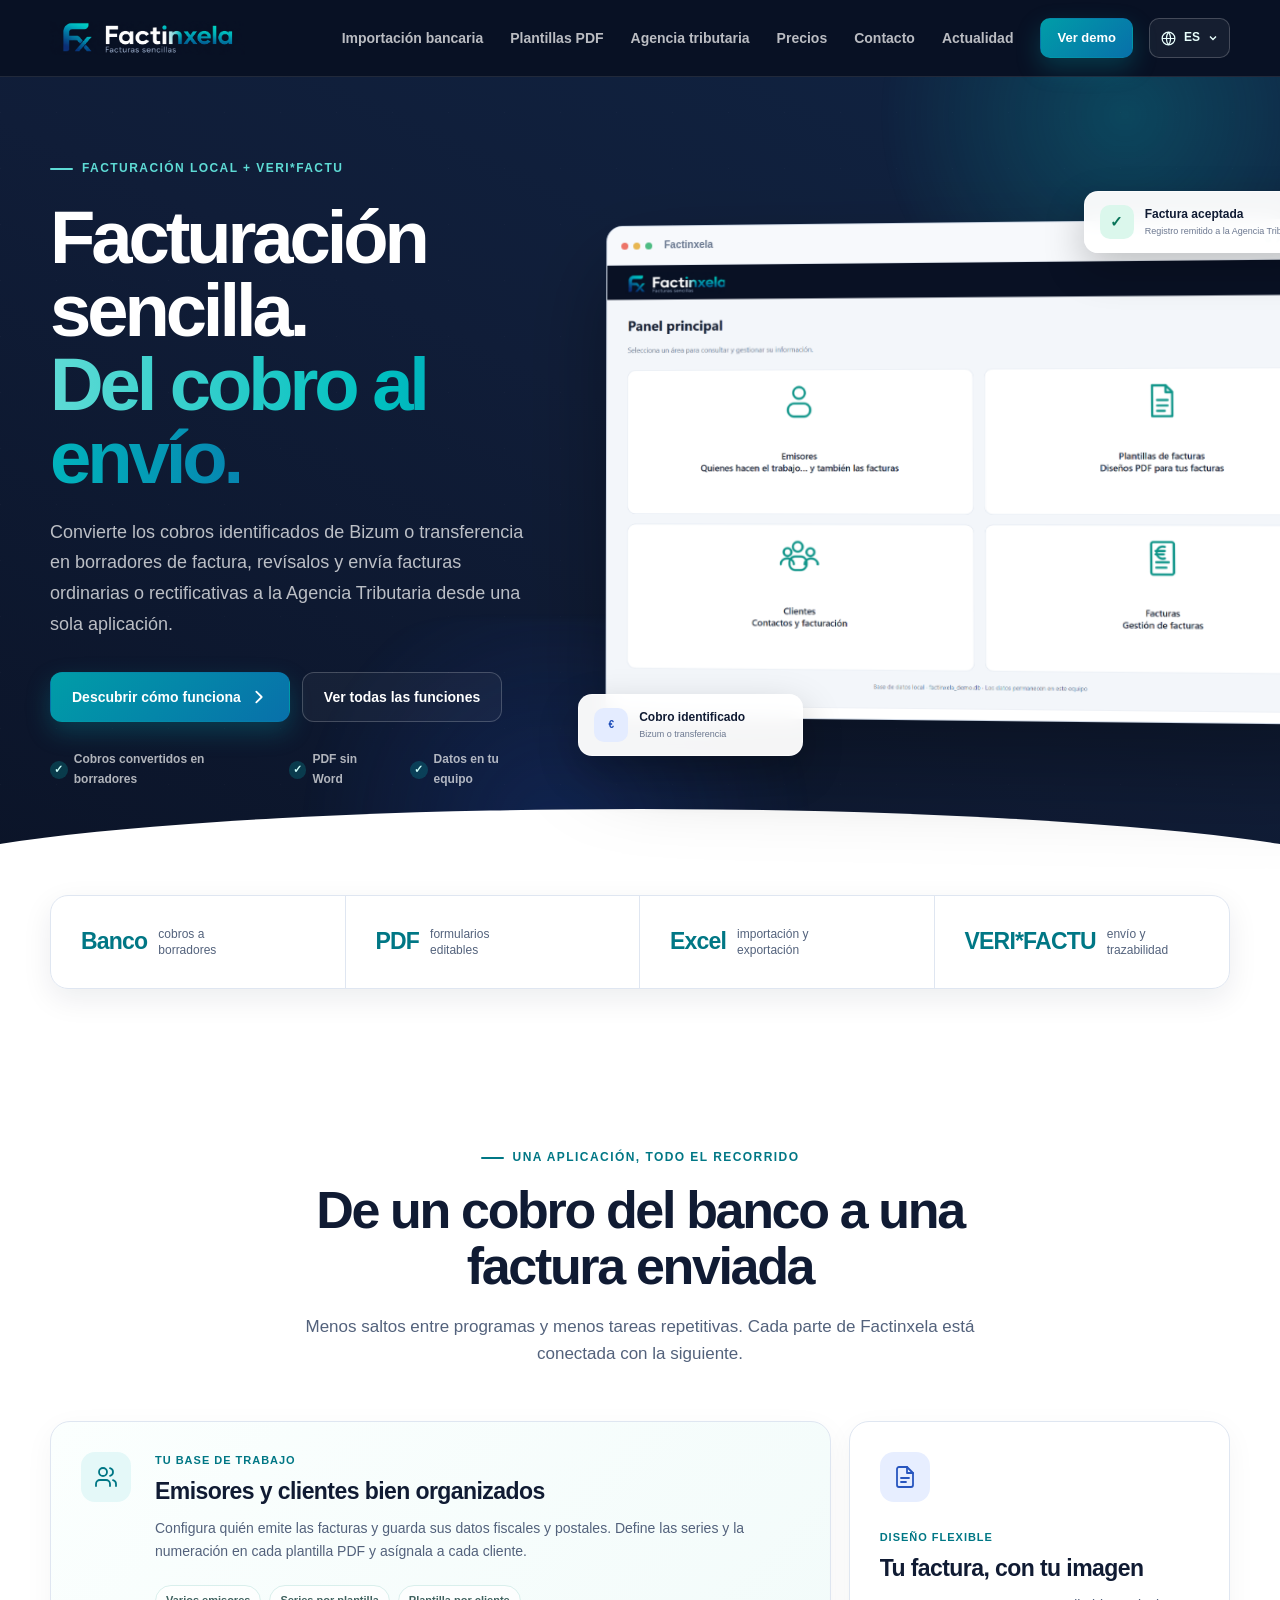
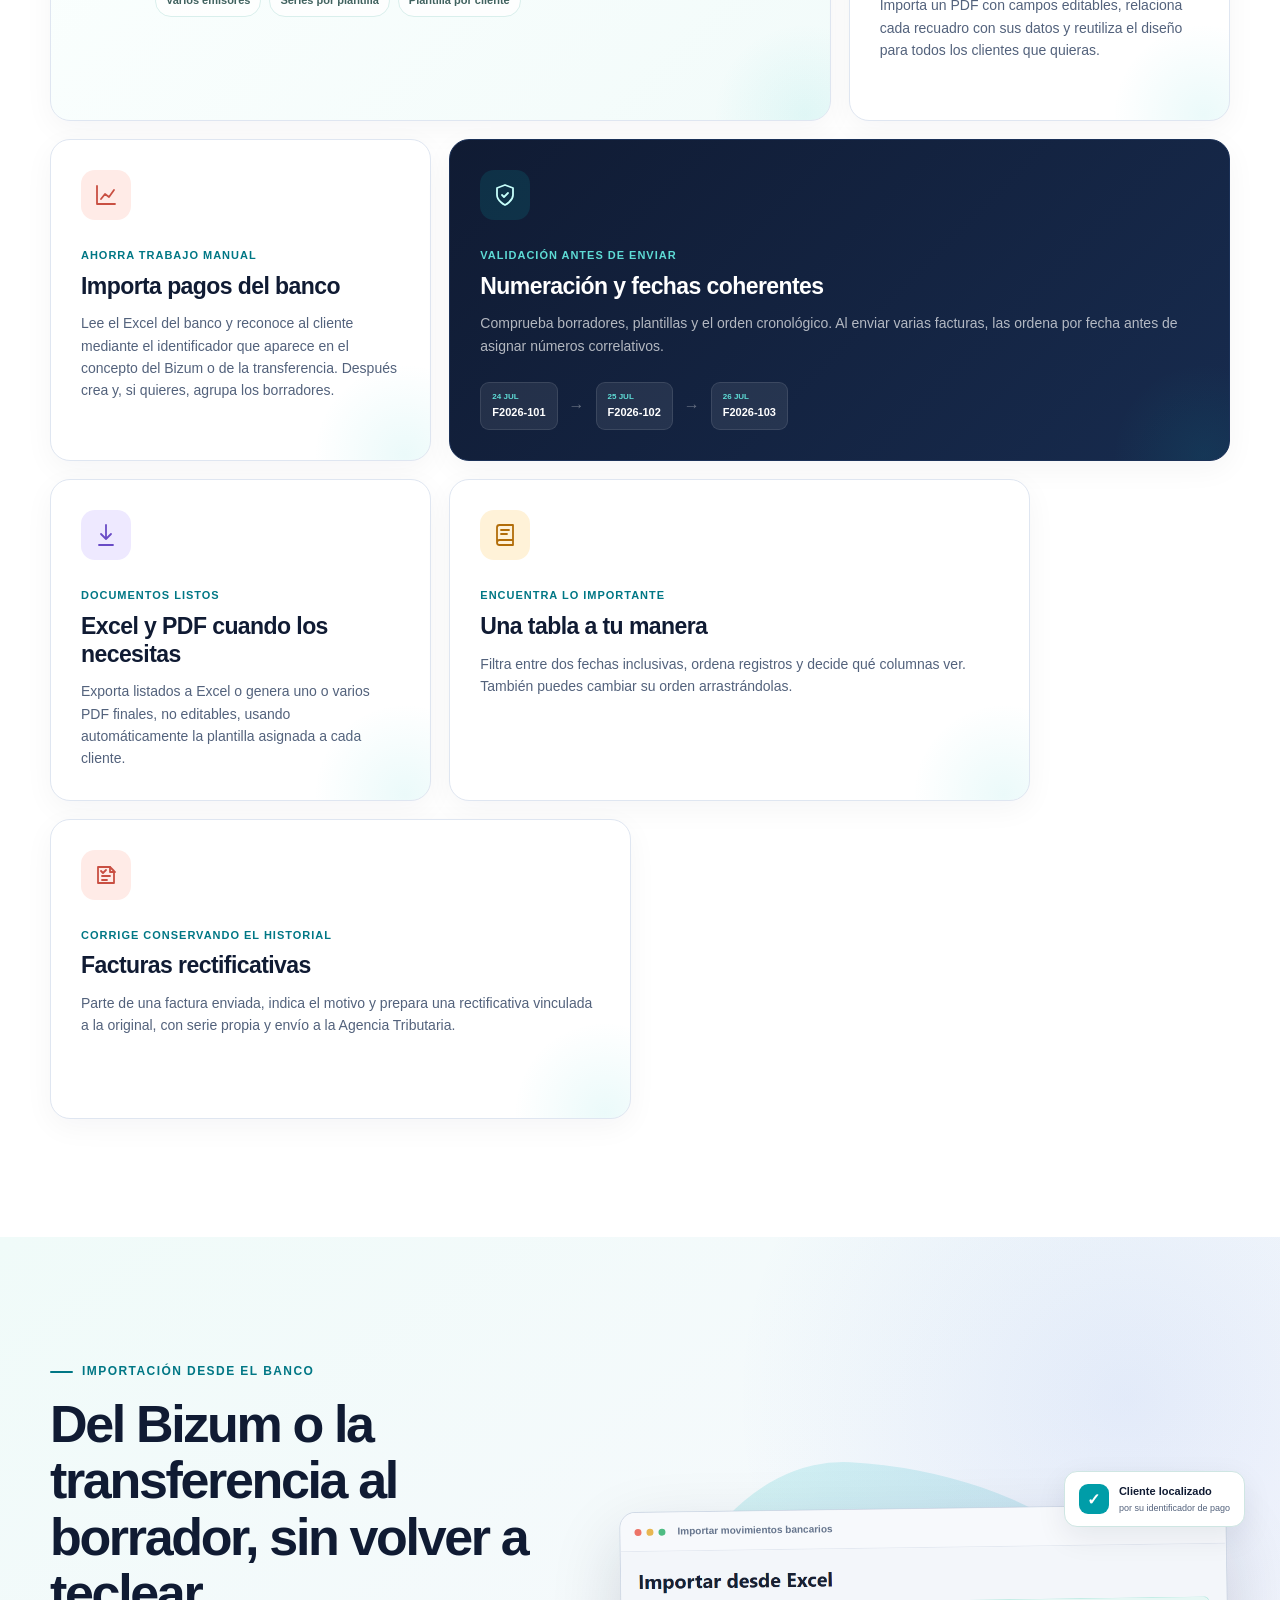
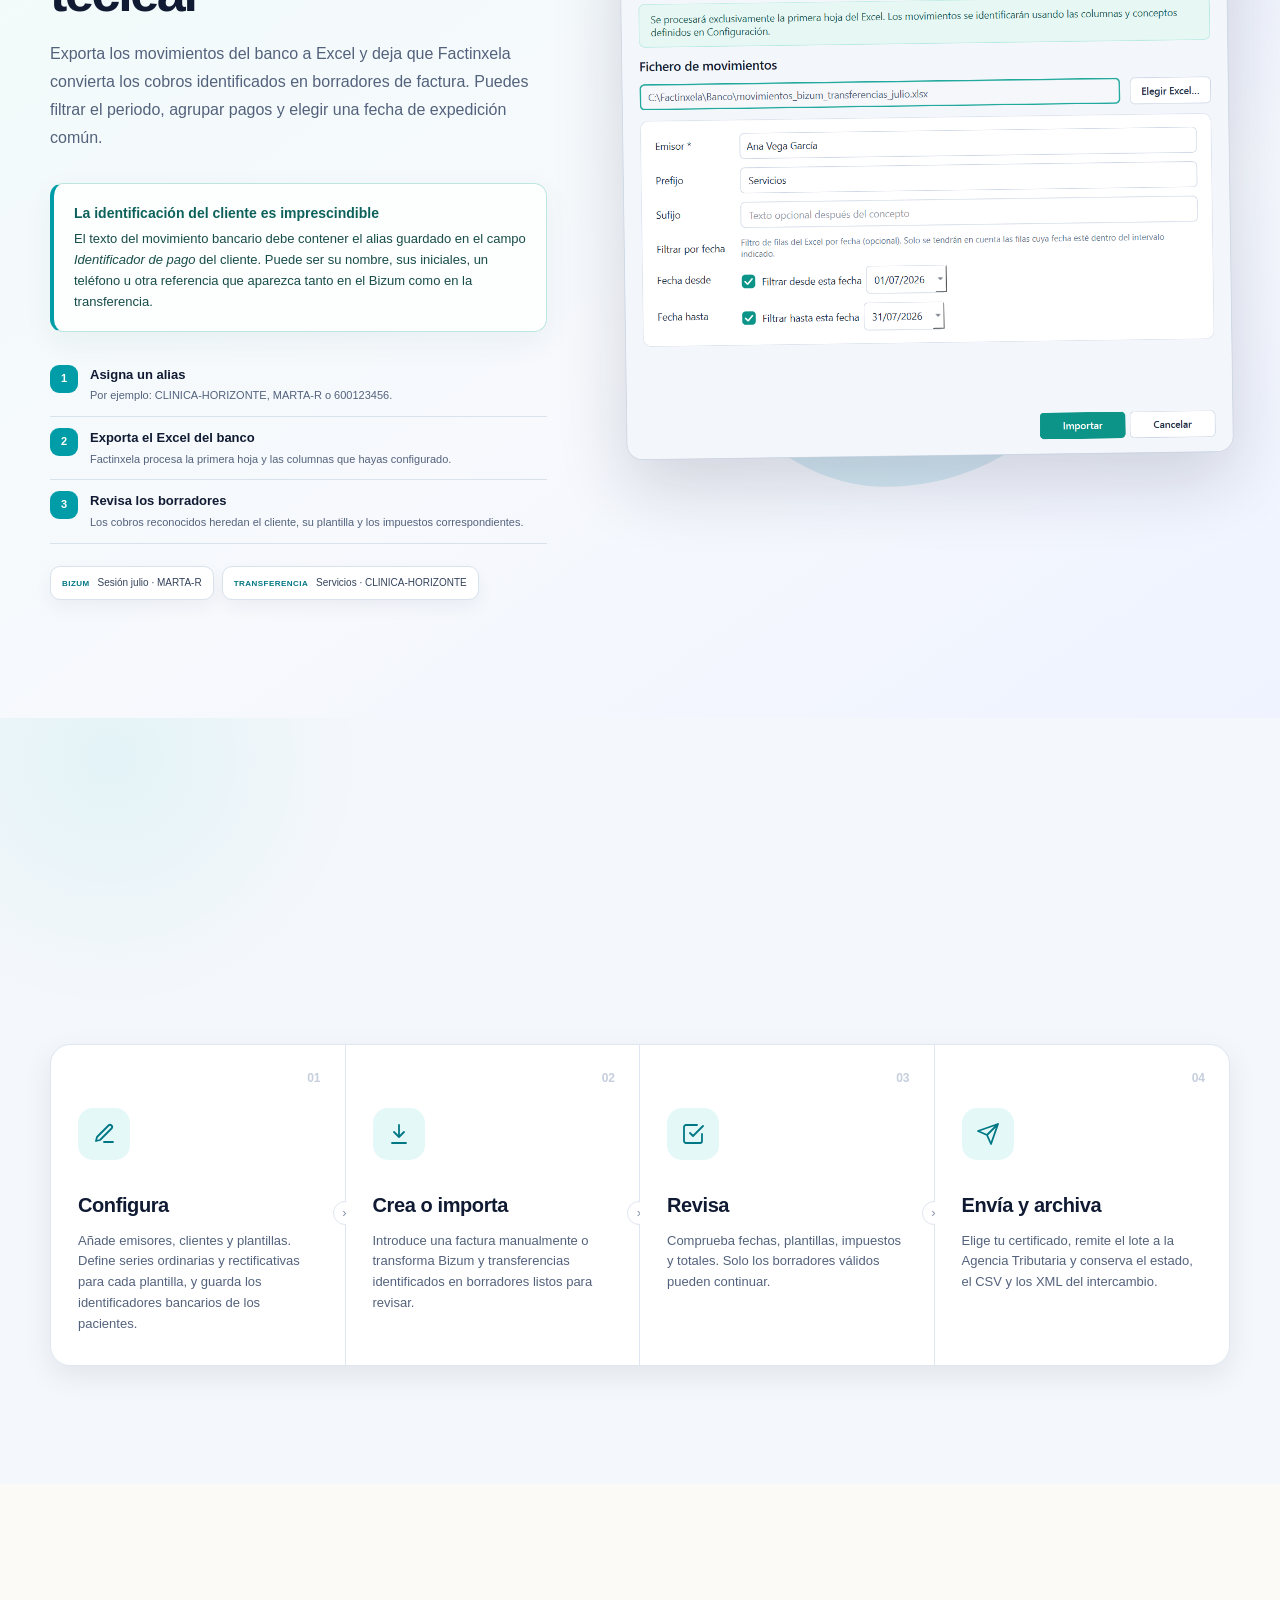
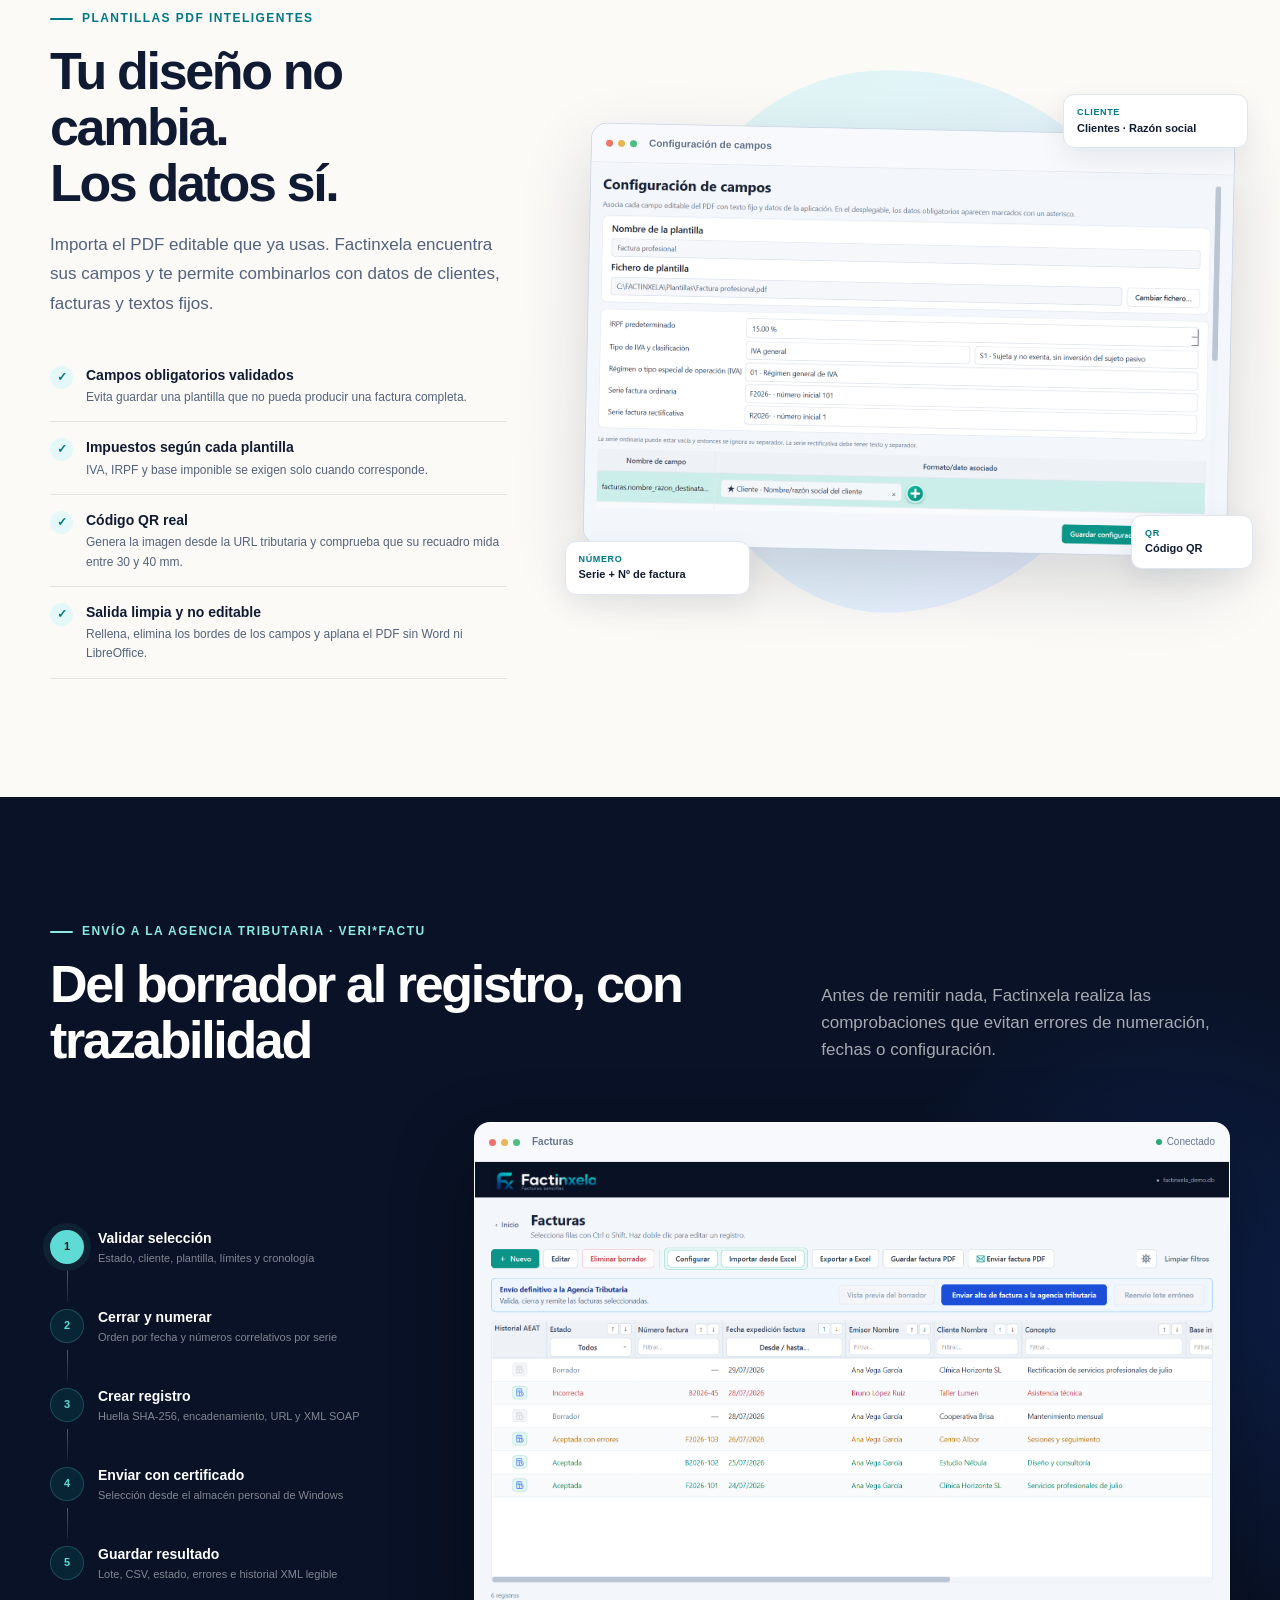
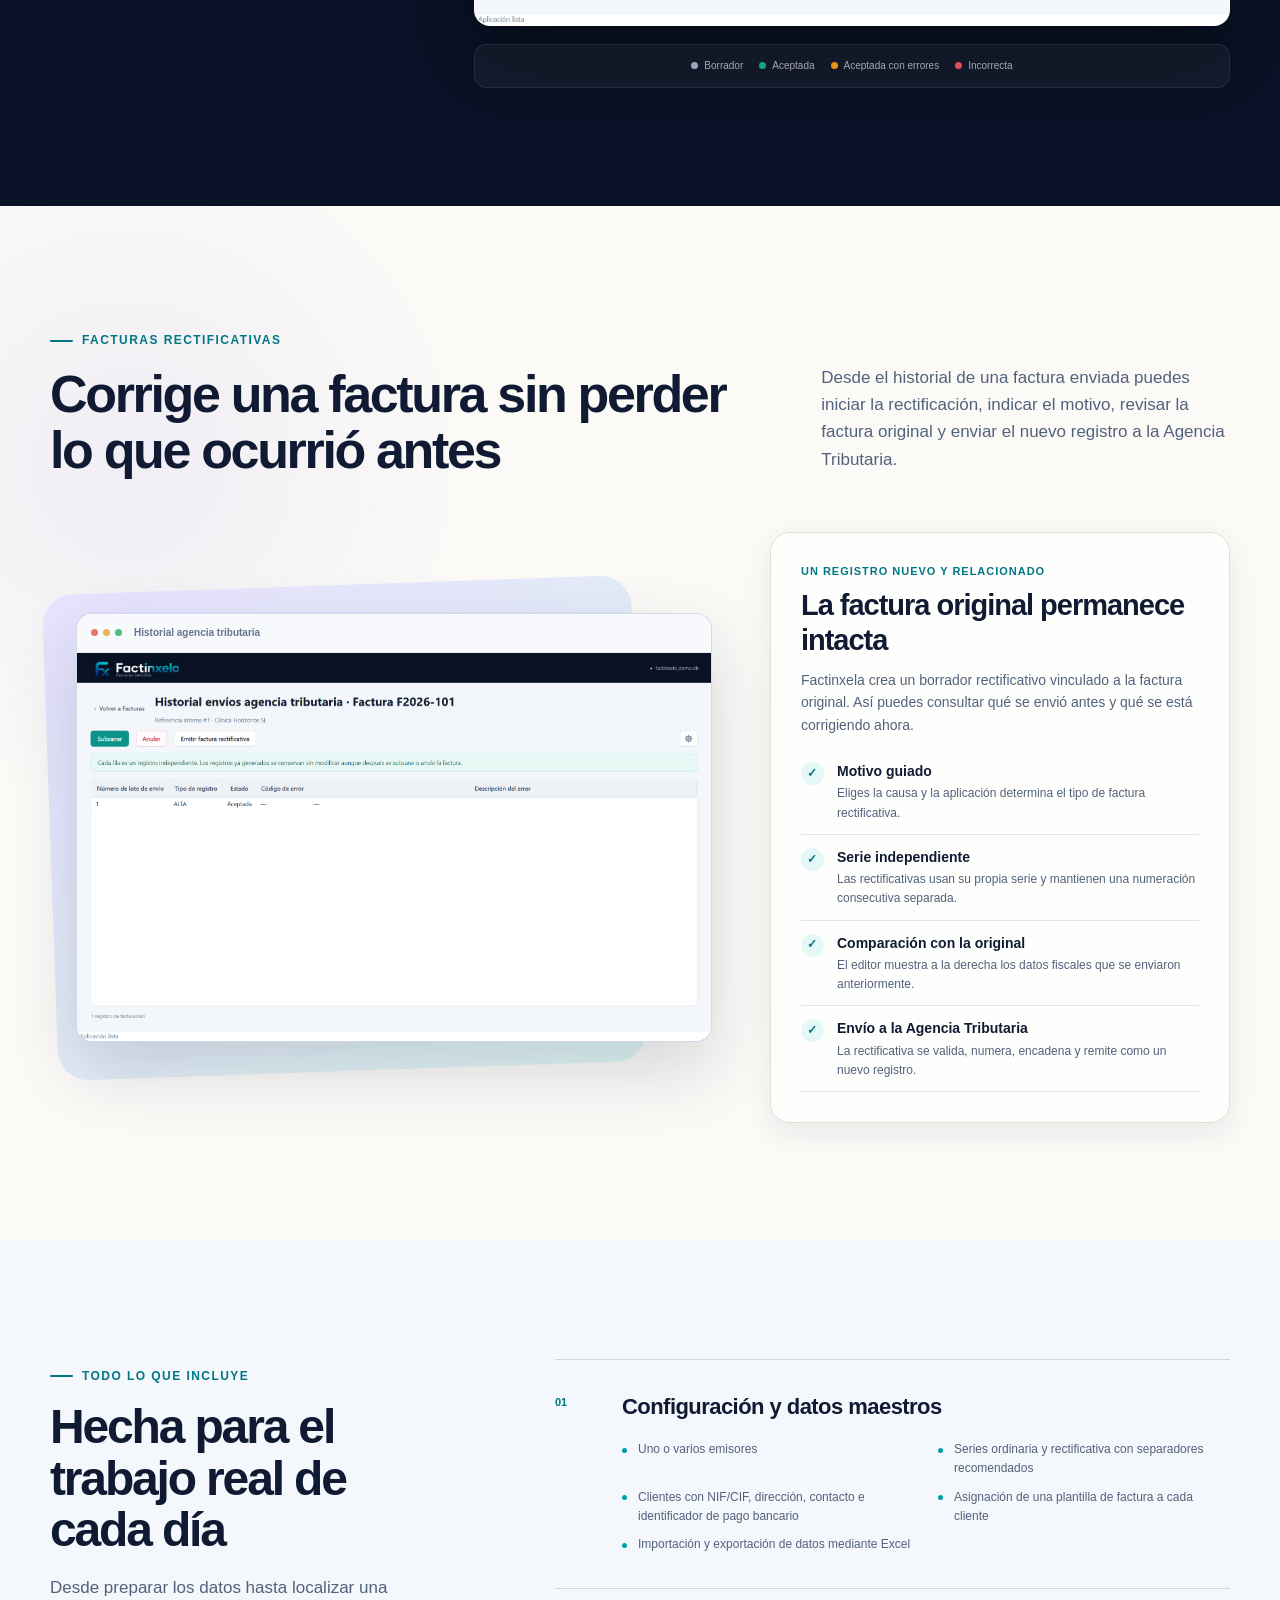
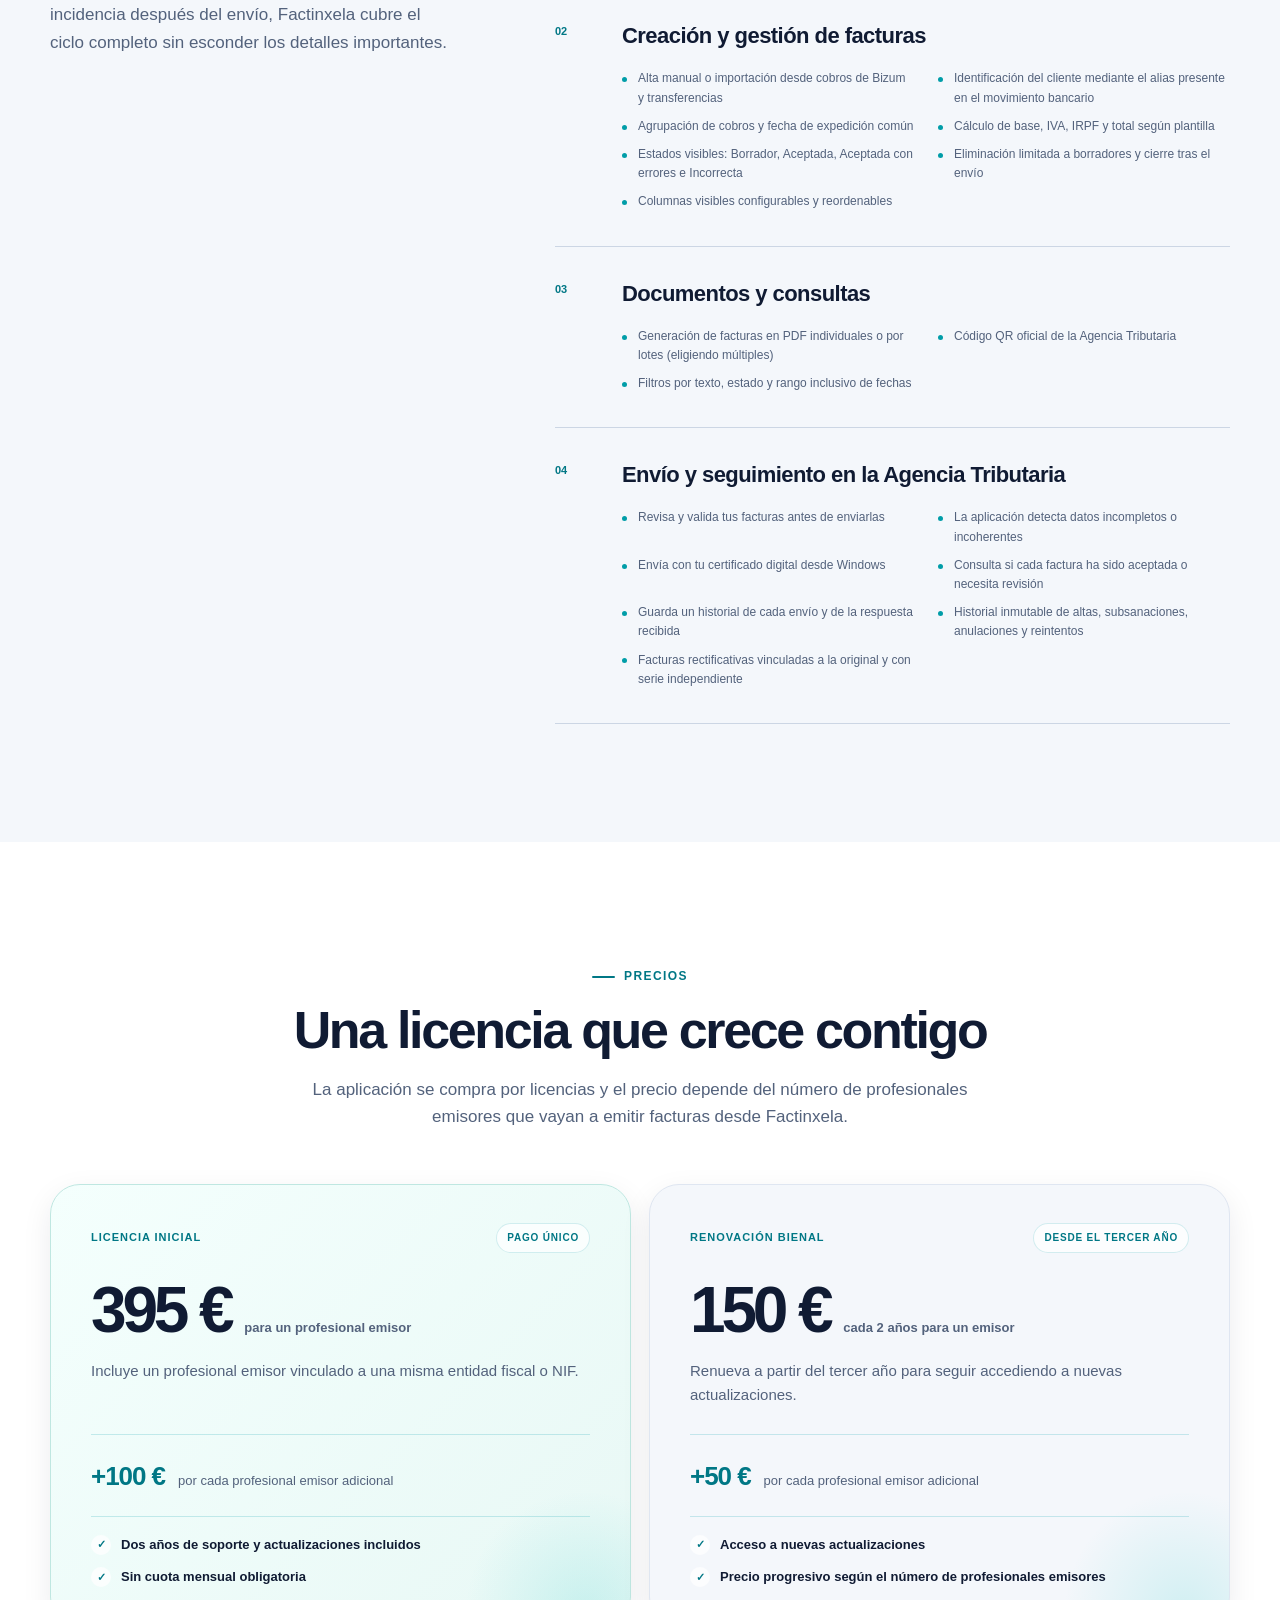
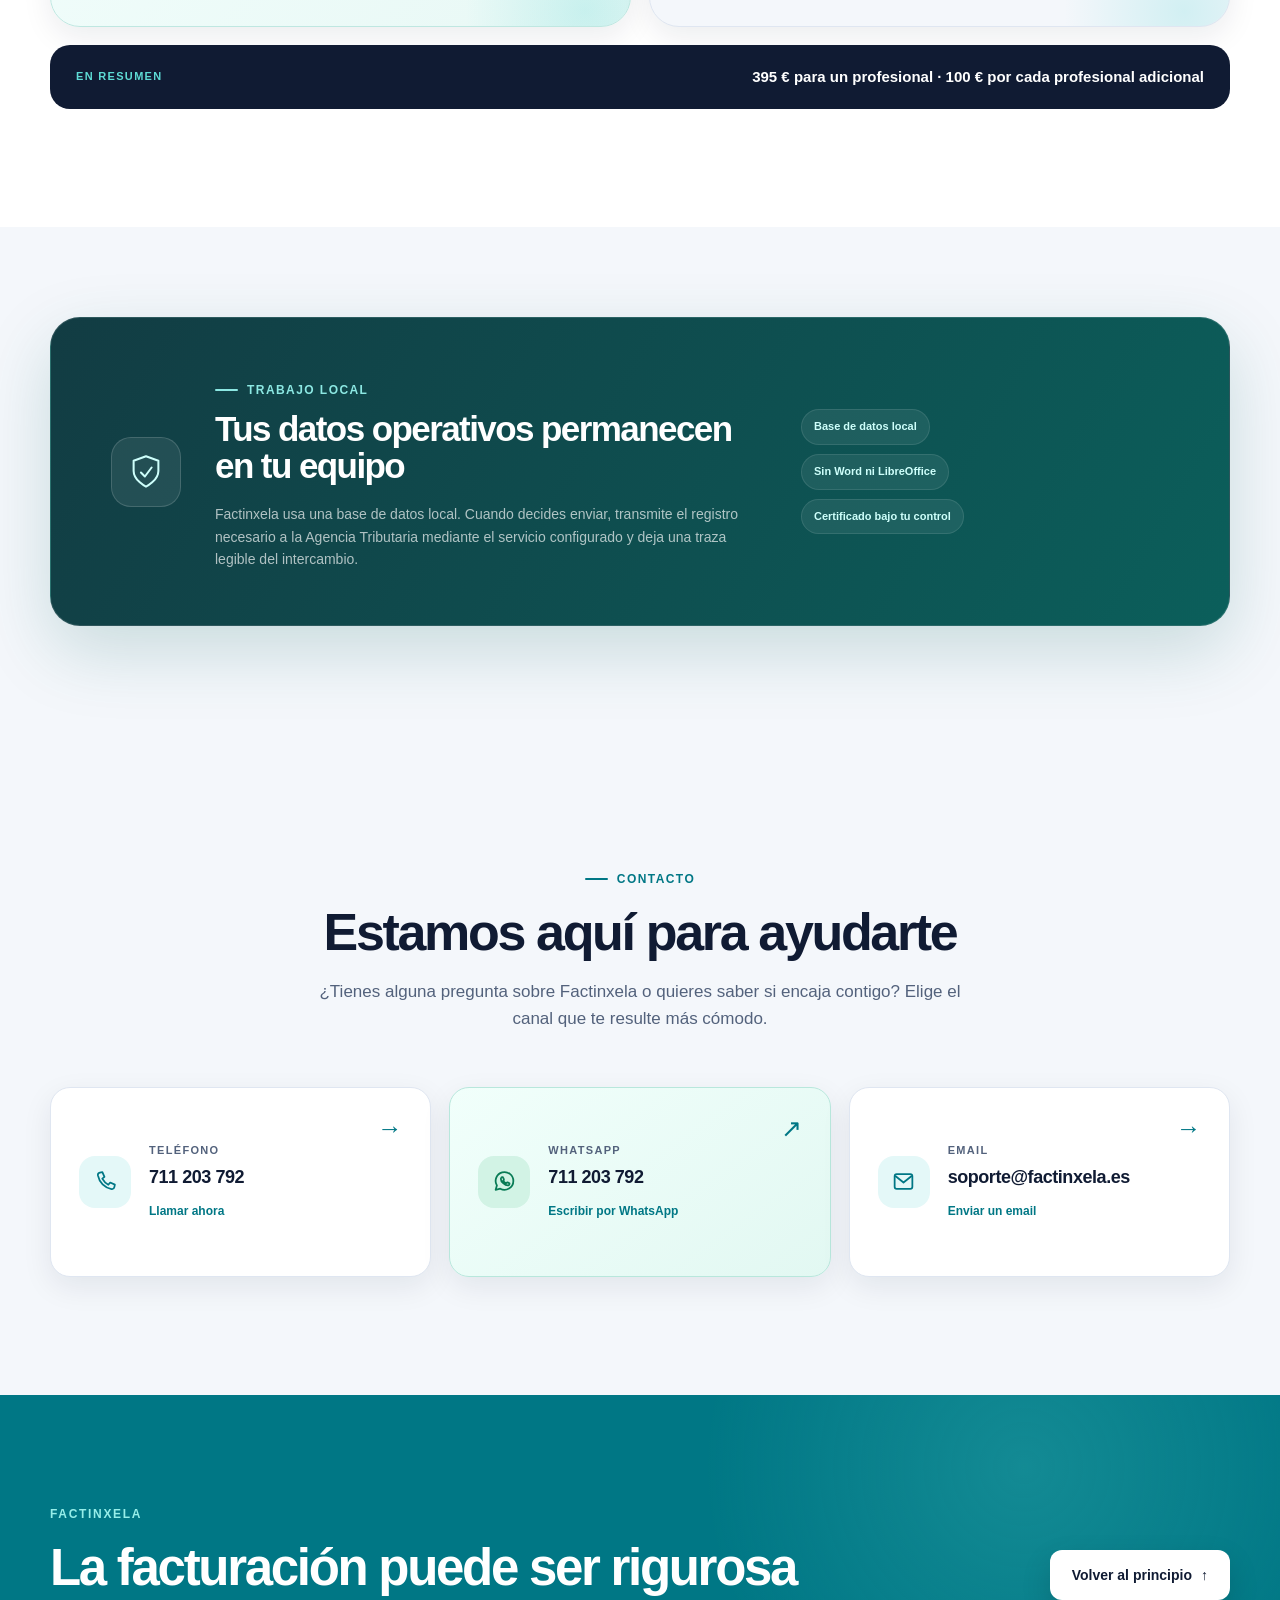
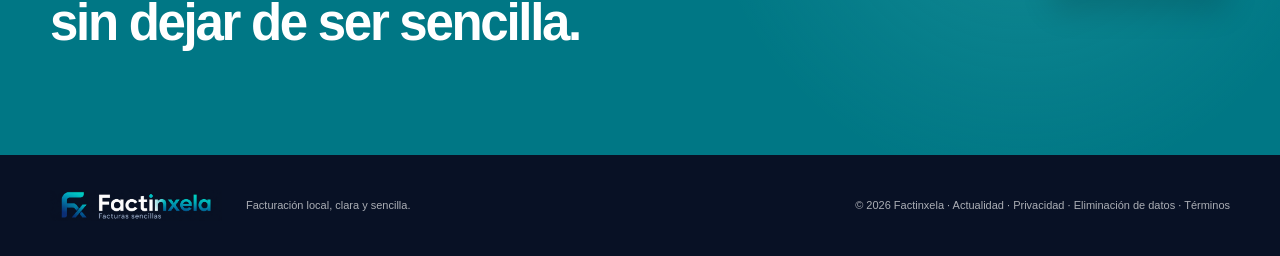
==== commit 9585fec5: "añadir logo y actualizar paleta de colores" ====
--- a/index.html
+++ b/index.html
@@ -20,14 +20,9 @@
   <header class="site-header" data-header>
     <div class="container nav-wrap">
       <a class="brand" href="#inicio" aria-label="Factinxela, inicio">
-        <span class="brand-mark" aria-hidden="true">
-          <svg viewBox="0 0 32 32" role="img">
-            <path d="M9 6.5h14a3 3 0 0 1 3 3v16H9a3 3 0 0 1-3-3v-13a3 3 0 0 1 3-3Z"/>
-            <path d="M11 12h10M11 17h7M11 22h4"/>
-            <path d="m20 20 2 2 4-5"/>
-          </svg>
+        <span class="brand-logo-crop" aria-hidden="true">
+          <img class="brand-logo" src="assets/Factinxela_dark.png" alt="" width="2259" height="596">
         </span>
-        <span>Factinxela</span>
       </a>
 
       <button class="nav-toggle" type="button" aria-expanded="false" aria-controls="main-nav" data-nav-toggle>
@@ -601,10 +596,9 @@
   <footer class="site-footer">
     <div class="container footer-inner">
       <a class="brand brand-footer" href="#inicio" aria-label="Factinxela, volver al inicio">
-        <span class="brand-mark" aria-hidden="true">
-          <svg viewBox="0 0 32 32"><path d="M9 6.5h14a3 3 0 0 1 3 3v16H9a3 3 0 0 1-3-3v-13a3 3 0 0 1 3-3Z"/><path d="M11 12h10M11 17h7M11 22h4"/><path d="m20 20 2 2 4-5"/></svg>
+        <span class="brand-logo-crop" aria-hidden="true">
+          <img class="brand-logo" src="assets/Factinxela_dark.png" alt="" width="2259" height="596">
         </span>
-        <span>Factinxela</span>
       </a>
       <p>Facturación local, clara y sencilla.</p>
       <p class="footer-note">© <span data-year>2026</span> Factinxela · <a href="actualidad/">Actualidad</a> · <a href="privacidad/">Privacidad</a> · <a href="eliminacion-datos/">Eliminación de datos</a> · <a href="terminos/">Términos</a></p>
--- a/styles.css
+++ b/styles.css
@@ -3,11 +3,14 @@
   --ink-soft: #53627c;
   --navy: #101b33;
   --navy-deep: #091226;
-  --teal: #0d9c91;
-  --teal-dark: #087b73;
-  --teal-pale: #e5f7f4;
-  --blue: #2156d9;
-  --blue-pale: #eaf0ff;
+  --teal: #009da8;
+  --teal-dark: #007785;
+  --teal-pale: #e4f8f8;
+  --brand-cyan: #00c0c0;
+  --brand-cyan-soft: #5edbd5;
+  --brand-blue: #0870aa;
+  --blue: #0a66ad;
+  --blue-pale: #e8f2fb;
   --coral: #ed6a5a;
   --violet: #7559d9;
   --amber: #d98913;
@@ -111,7 +114,7 @@
 }
 
 :focus-visible {
-  outline: 3px solid rgba(13, 156, 145, .45);
+  outline: 3px solid rgba(0, 192, 192, .42);
   outline-offset: 3px;
 }
 
@@ -122,12 +125,13 @@
   right: 0;
   left: 0;
   color: #fff;
+  background: #081124;
   border-bottom: 1px solid rgba(255, 255, 255, .1);
   transition: background .25s ease, box-shadow .25s ease, border-color .25s ease;
 }
 
 .site-header.scrolled {
-  background: rgba(11, 21, 42, .92);
+  background: #081124;
   border-bottom-color: rgba(255, 255, 255, .08);
   box-shadow: 0 10px 30px rgba(5, 12, 25, .18);
   backdrop-filter: blur(18px);
@@ -143,31 +147,29 @@
 
 .brand {
   display: inline-flex;
-  gap: 10px;
-  align-items: center;
-  font-size: 21px;
-  font-weight: 800;
-  letter-spacing: -.035em;
-}
-
-.brand-mark {
-  display: grid;
-  width: 35px;
-  height: 35px;
-  color: #fff;
-  background: var(--teal);
-  border-radius: 10px;
-  place-items: center;
-  box-shadow: inset 0 1px 0 rgba(255, 255, 255, .28);
-}
-
-.brand-mark svg {
-  width: 24px;
-  fill: none;
-  stroke: currentColor;
-  stroke-width: 1.8;
-  stroke-linecap: round;
-  stroke-linejoin: round;
+  align-items: center;
+  flex: 0 0 auto;
+}
+
+.brand-logo-crop {
+  display: block;
+  width: clamp(158px, 15.2vw, 220px);
+  overflow: hidden;
+  aspect-ratio: 2259 / 400;
+  transition: transform .2s ease;
+}
+
+.brand-logo {
+  display: block;
+  width: 100%;
+  max-width: none;
+  height: auto;
+  transform: translateY(-16.5%);
+}
+
+.brand:hover .brand-logo-crop,
+.brand:focus-visible .brand-logo-crop {
+  transform: translateY(-1px);
 }
 
 .main-nav {
@@ -215,7 +217,7 @@
 
 .language-toggle:hover,
 .language-toggle[aria-expanded="true"] {
-  background: rgba(13, 156, 145, .2);
+  background: rgba(0, 192, 192, .18);
   border-color: rgba(111, 225, 214, .55);
 }
 
@@ -366,13 +368,13 @@
 
 .button-primary {
   color: #fff;
-  background: var(--teal);
-  box-shadow: 0 10px 24px rgba(13, 156, 145, .26);
+  background: linear-gradient(135deg, var(--teal), var(--brand-blue));
+  box-shadow: 0 10px 24px rgba(0, 157, 168, .28);
 }
 
 .button-primary:hover {
-  background: #10aaa0;
-  box-shadow: 0 13px 30px rgba(13, 156, 145, .34);
+  background: linear-gradient(135deg, #00aeb5, #087cae);
+  box-shadow: 0 13px 30px rgba(0, 174, 181, .34);
 }
 
 .button-ghost {
@@ -430,7 +432,7 @@
   right: -100px;
   width: 510px;
   height: 510px;
-  background: radial-gradient(circle, rgba(13, 156, 145, .24), transparent 68%);
+  background: radial-gradient(circle, rgba(0, 192, 192, .23), transparent 68%);
 }
 
 .hero-glow-two {
@@ -458,7 +460,7 @@
   display: inline-flex;
   gap: 9px;
   align-items: center;
-  color: #86e0d7;
+  color: var(--brand-cyan-soft);
   font-size: 12px;
   font-weight: 800;
   letter-spacing: .12em;
@@ -477,7 +479,7 @@
 }
 
 .eyebrow-light {
-  color: #a9eee7;
+  color: #8ce8e3;
 }
 
 .hero h1 {
@@ -489,8 +491,12 @@
 }
 
 .hero h1 em {
-  color: #78dbd1;
+  color: var(--brand-cyan-soft);
+  background: linear-gradient(90deg, var(--brand-cyan-soft), var(--brand-cyan) 58%, var(--brand-blue) 115%);
+  background-clip: text;
+  -webkit-background-clip: text;
   font-style: normal;
+  -webkit-text-fill-color: transparent;
 }
 
 .hero-lead {
@@ -528,8 +534,8 @@
   display: grid;
   width: 18px;
   height: 18px;
-  color: #c9fff9;
-  background: rgba(13, 156, 145, .25);
+  color: #cefffb;
+  background: rgba(0, 192, 192, .22);
   border-radius: 50%;
   font-size: 11px;
   place-items: center;
@@ -818,7 +824,7 @@
   bottom: -90px;
   width: 190px;
   height: 190px;
-  background: radial-gradient(circle, rgba(13, 156, 145, .08), transparent 68%);
+  background: radial-gradient(circle, rgba(0, 192, 192, .08), transparent 68%);
   content: "";
 }
 
@@ -869,12 +875,12 @@
   margin-bottom: 0;
 }
 
-.icon-teal { color: #087b73; background: #dff6f3; }
+.icon-teal { color: var(--teal-dark); background: var(--teal-pale); }
 .icon-blue { color: #2856bf; background: #e7eeff; }
 .icon-coral { color: #c94f42; background: #ffebe7; }
 .icon-violet { color: #694bc6; background: #eee9ff; }
 .icon-amber { color: #b26d09; background: #fff2d8; }
-.icon-on-dark { color: #b4fff7; background: rgba(79, 222, 208, .13); }
+.icon-on-dark { color: #c6fffb; background: rgba(0, 192, 192, .13); }
 
 .card-kicker {
   display: block;
@@ -887,7 +893,7 @@
 }
 
 .feature-dark .card-kicker {
-  color: #8ce1d8;
+  color: var(--brand-cyan-soft);
 }
 
 .feature-card h3 {
@@ -945,7 +951,7 @@
 
 .mini-sequence small {
   display: block;
-  color: #83dcd3;
+  color: var(--brand-cyan-soft);
   font-size: 8px;
 }
 
@@ -1077,7 +1083,7 @@
 .bank-visual::before {
   position: absolute;
   inset: 0 8% 0 4%;
-  background: linear-gradient(135deg, rgba(13, 156, 145, .15), rgba(33, 86, 217, .13));
+  background: linear-gradient(135deg, rgba(0, 192, 192, .15), rgba(8, 112, 170, .13));
   border-radius: 35% 65% 54% 46% / 42% 39% 61% 58%;
   content: "";
   transform: rotate(3deg);
@@ -1134,7 +1140,7 @@
   left: -150px;
   width: 520px;
   height: 520px;
-  background: radial-gradient(circle, rgba(13, 156, 145, .07), transparent 68%);
+  background: radial-gradient(circle, rgba(0, 192, 192, .07), transparent 68%);
   content: "";
 }
 
@@ -1372,8 +1378,8 @@
   flex: 0 0 auto;
   width: 34px;
   height: 34px;
-  color: #8cded6;
-  background: rgba(13, 156, 145, .12);
+  color: var(--brand-cyan-soft);
+  background: rgba(0, 192, 192, .11);
   border: 1px solid rgba(97, 225, 212, .22);
   border-radius: 50%;
   font-size: 11px;
@@ -1383,8 +1389,8 @@
 
 .aeat-flow-item.active > span {
   color: #061b1a;
-  background: #75d9cf;
-  box-shadow: 0 0 0 7px rgba(117, 217, 207, .08);
+  background: var(--brand-cyan-soft);
+  box-shadow: 0 0 0 7px rgba(94, 219, 213, .08);
 }
 
 .aeat-flow-item strong,
@@ -1646,7 +1652,7 @@
   bottom: -110px;
   width: 250px;
   height: 250px;
-  background: radial-gradient(circle, rgba(13, 156, 145, .14), transparent 68%);
+  background: radial-gradient(circle, rgba(0, 192, 192, .14), transparent 68%);
   content: "";
 }
 
@@ -1683,7 +1689,7 @@
   padding: 6px 10px;
   color: var(--teal-dark);
   background: rgba(255, 255, 255, .72);
-  border: 1px solid rgba(13, 156, 145, .17);
+  border: 1px solid rgba(0, 157, 168, .17);
   border-radius: 999px;
   font-size: 10px;
   font-weight: 800;
@@ -1727,7 +1733,7 @@
   align-items: baseline;
   padding: 21px 0 18px;
   margin-top: 23px;
-  border-top: 1px solid rgba(13, 156, 145, .2);
+  border-top: 1px solid rgba(0, 157, 168, .2);
 }
 
 .pricing-add-on strong {
@@ -1746,7 +1752,7 @@
   padding: 18px 0 0;
   margin: 0;
   gap: 12px;
-  border-top: 1px solid rgba(13, 156, 145, .2);
+  border-top: 1px solid rgba(0, 157, 168, .2);
   list-style: none;
 }
 
@@ -1785,7 +1791,7 @@
 }
 
 .pricing-message span {
-  color: #86e0d7;
+  color: var(--brand-cyan-soft);
   font-size: 11px;
   font-weight: 900;
   letter-spacing: .12em;
@@ -1819,7 +1825,7 @@
   display: grid;
   width: 70px;
   height: 70px;
-  color: #bafff7;
+  color: #cefffb;
   background: rgba(255, 255, 255, .08);
   border: 1px solid rgba(255, 255, 255, .15);
   border-radius: 20px;
@@ -1855,7 +1861,7 @@
 
 .privacy-badges span {
   padding: 8px 12px;
-  color: #d5fffb;
+  color: #cefffb;
   background: rgba(255, 255, 255, .07);
   border: 1px solid rgba(255, 255, 255, .1);
   border-radius: 999px;
@@ -1888,7 +1894,7 @@
 }
 
 .contact-card:hover {
-  border-color: rgba(13, 156, 145, .45);
+  border-color: rgba(0, 157, 168, .45);
   box-shadow: 0 18px 40px rgba(16, 27, 51, .12);
   transform: translateY(-4px);
 }
@@ -1976,7 +1982,7 @@
 }
 
 .cta-label {
-  color: #a8eee7;
+  color: #96eee9;
   font-size: 12px;
   font-weight: 900;
   letter-spacing: .14em;
@@ -2003,17 +2009,10 @@
 
 .brand-footer {
   color: #fff;
-  font-size: 18px;
-}
-
-.brand-footer .brand-mark {
-  width: 31px;
-  height: 31px;
-  border-radius: 9px;
-}
-
-.brand-footer .brand-mark svg {
-  width: 21px;
+}
+
+.brand-footer .brand-logo-crop {
+  width: 172px;
 }
 
 .site-footer p {
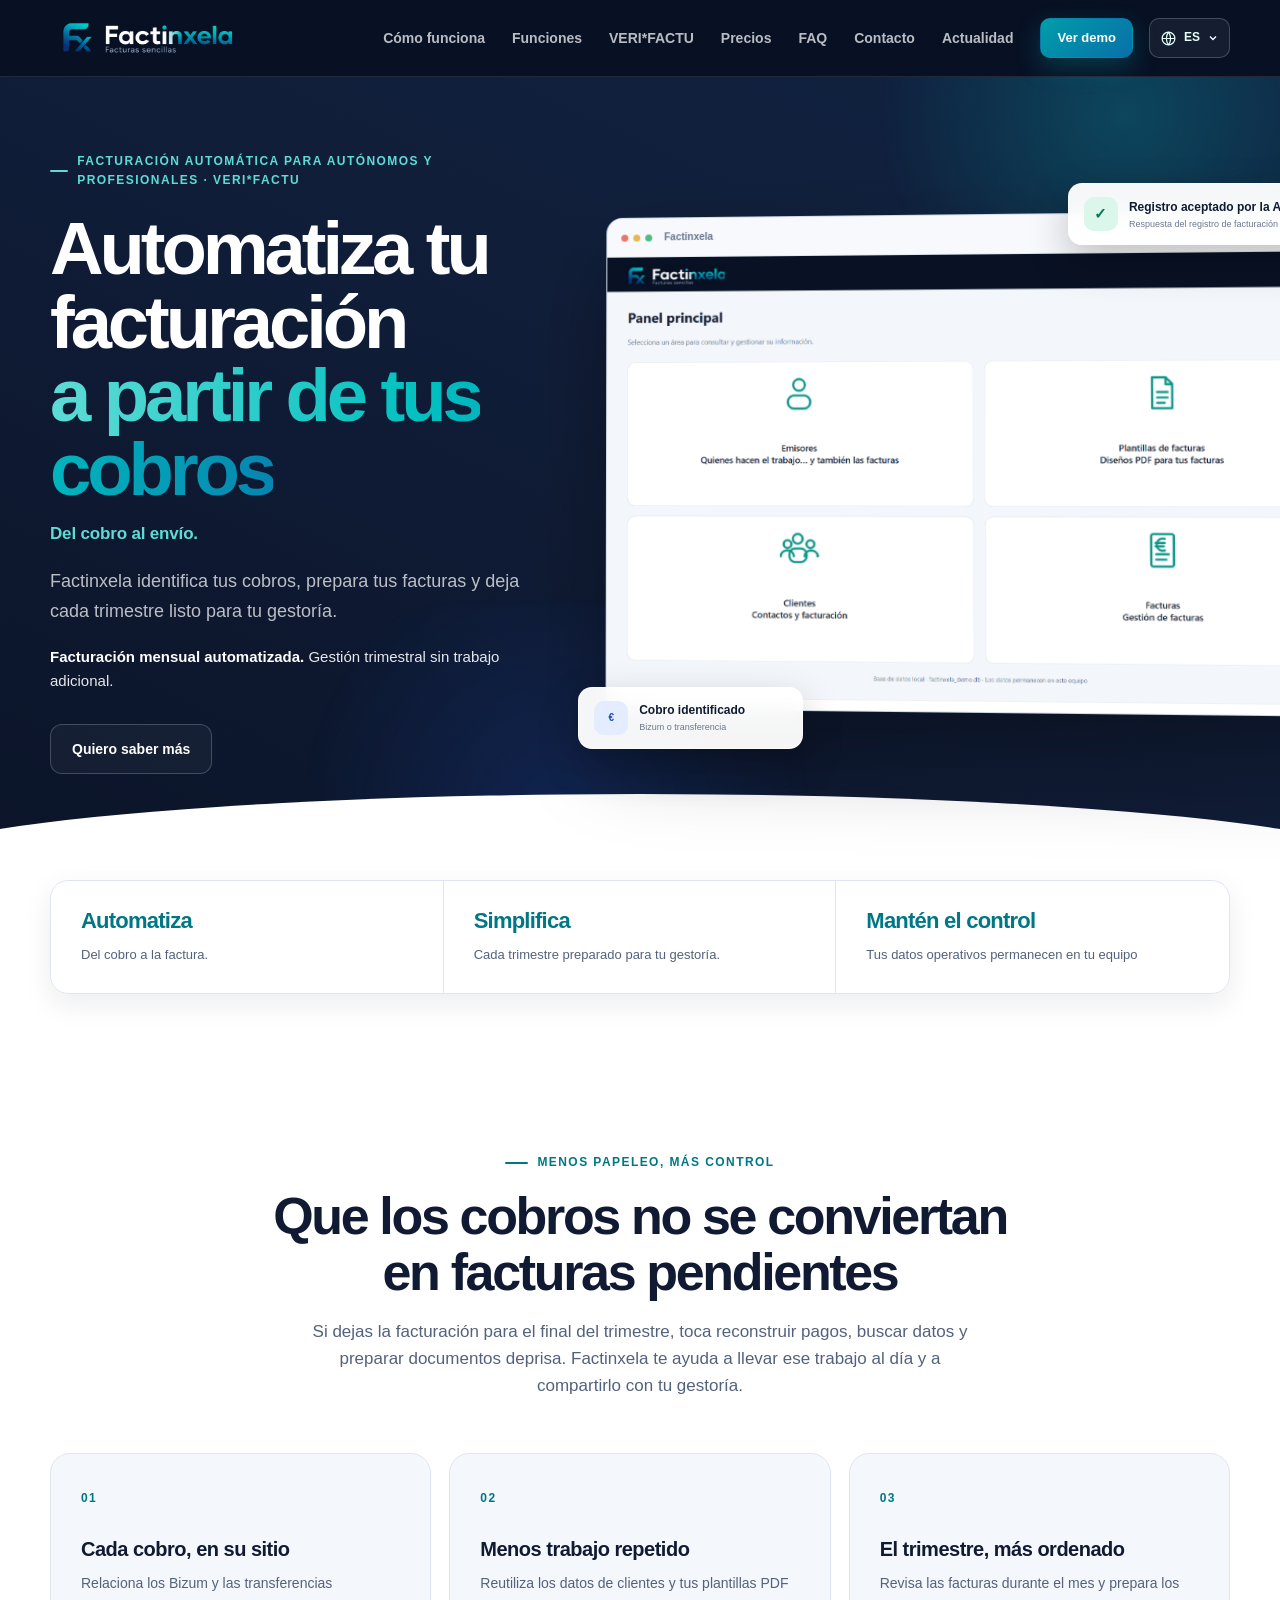
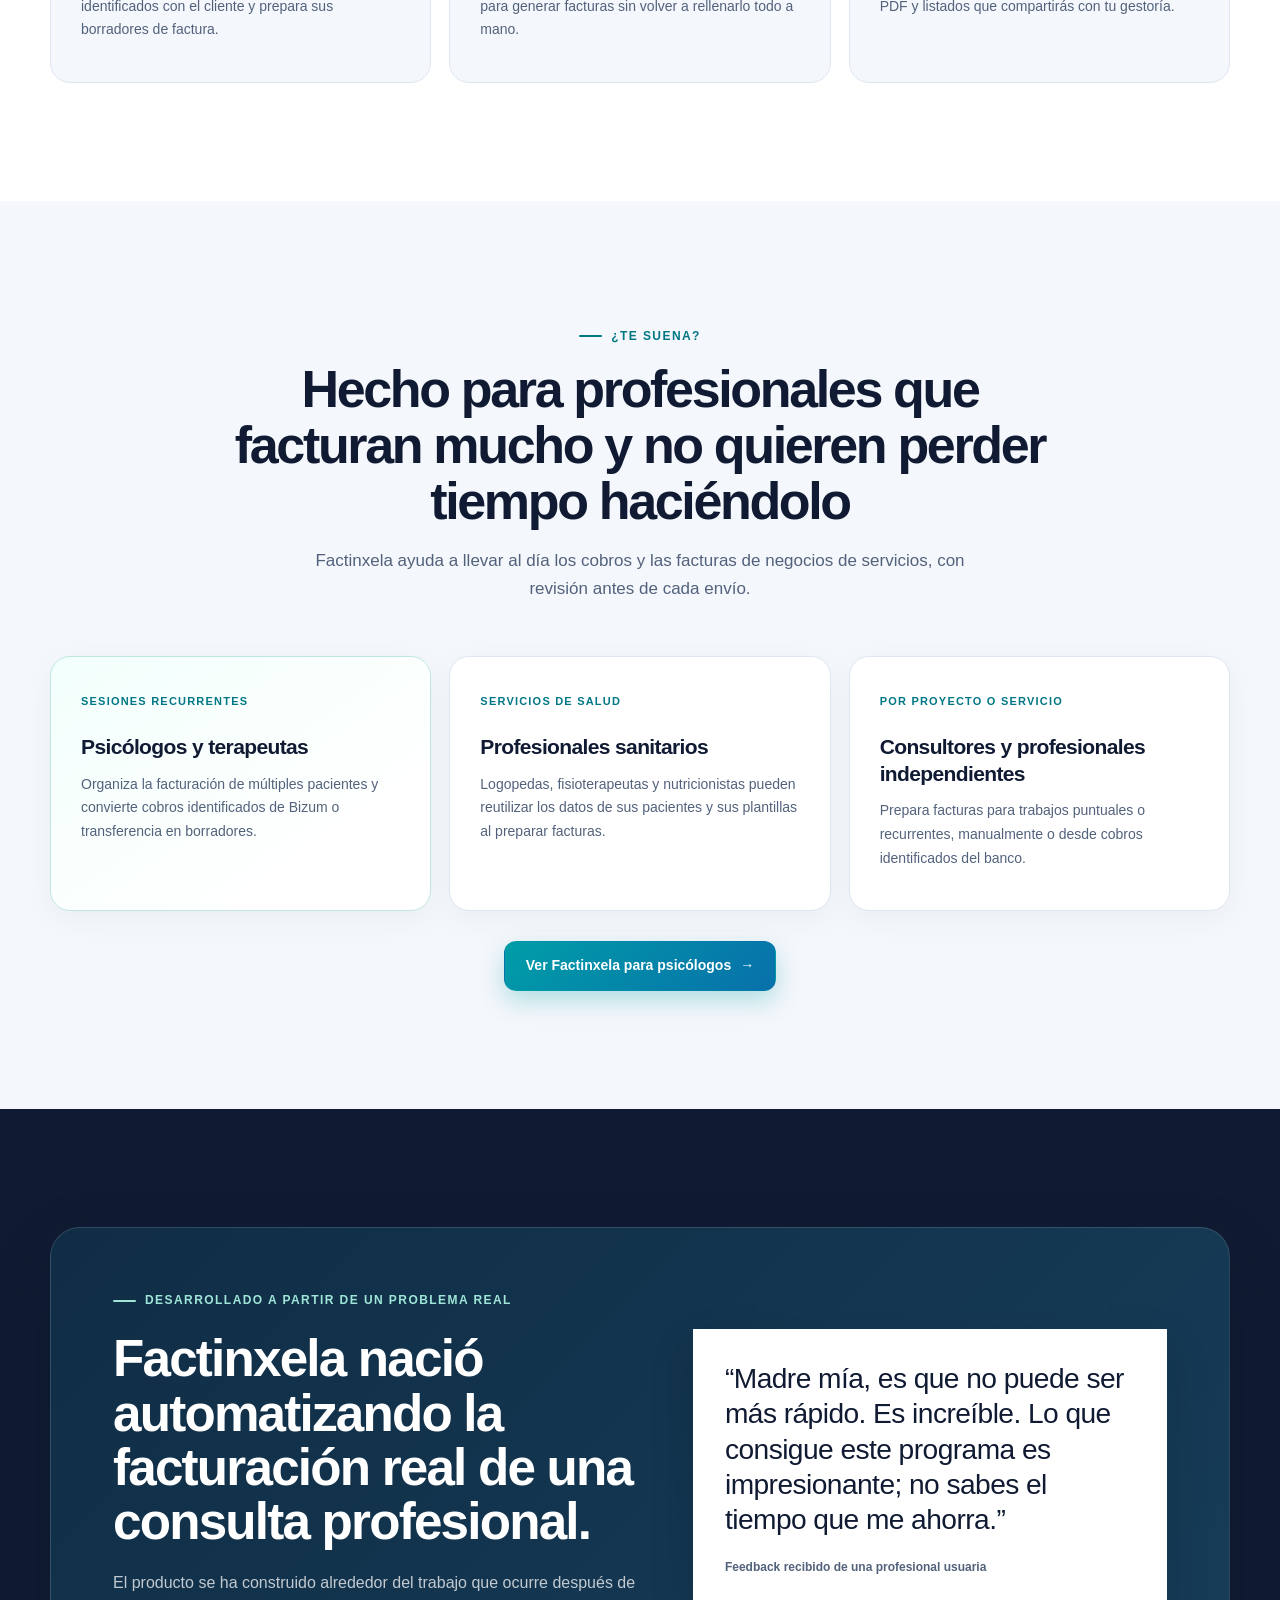
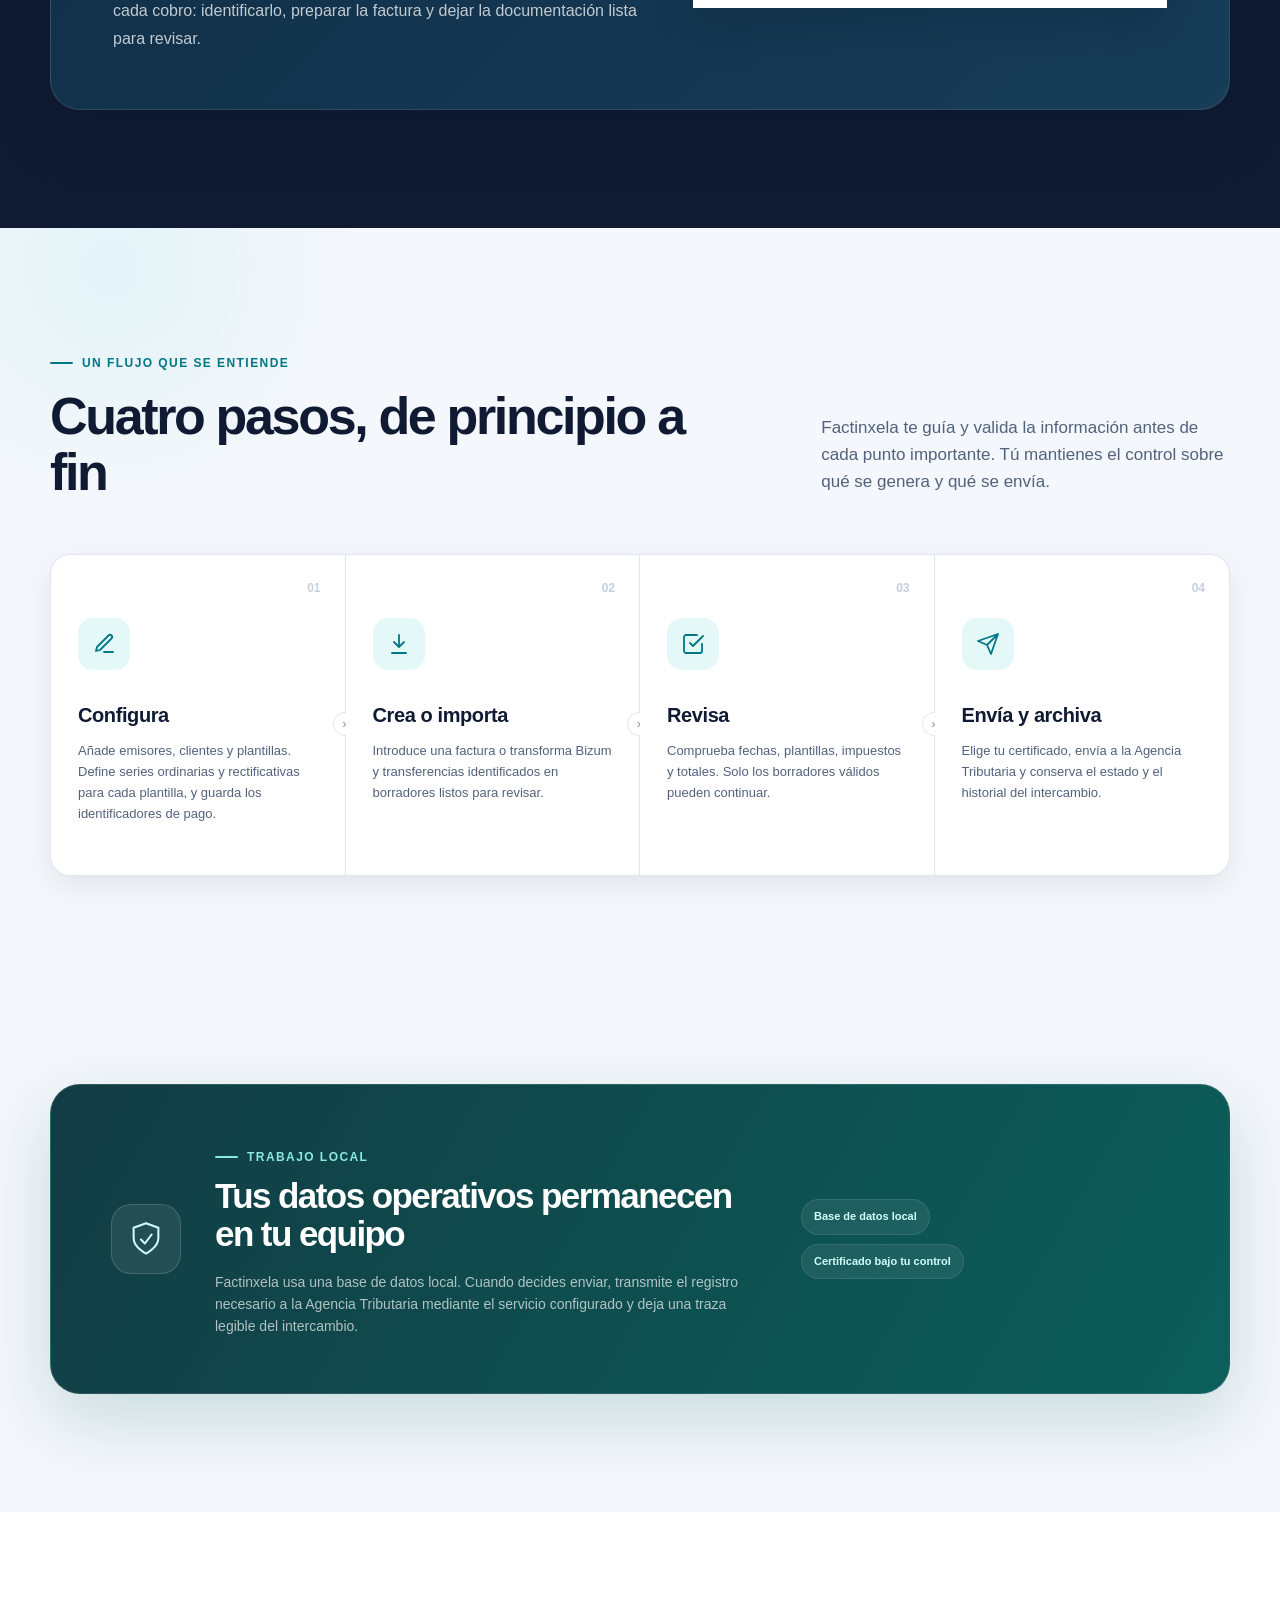
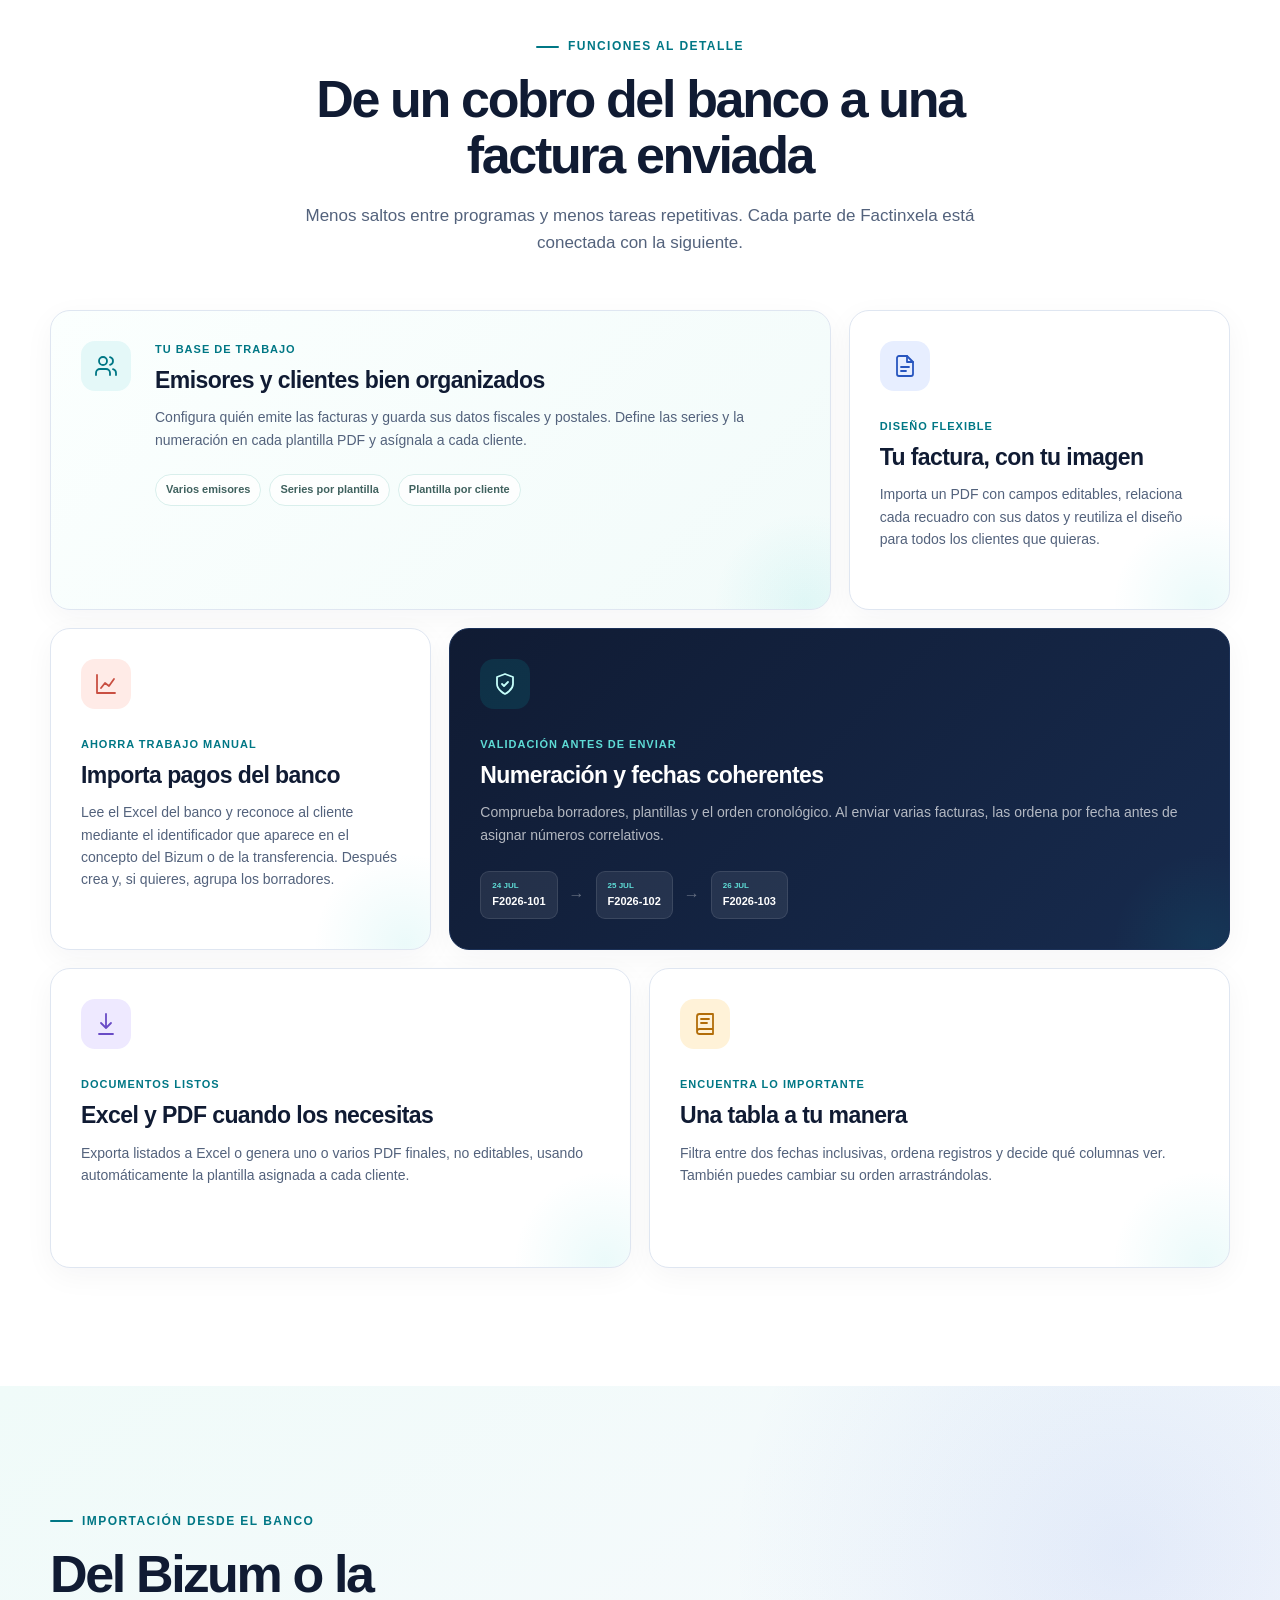
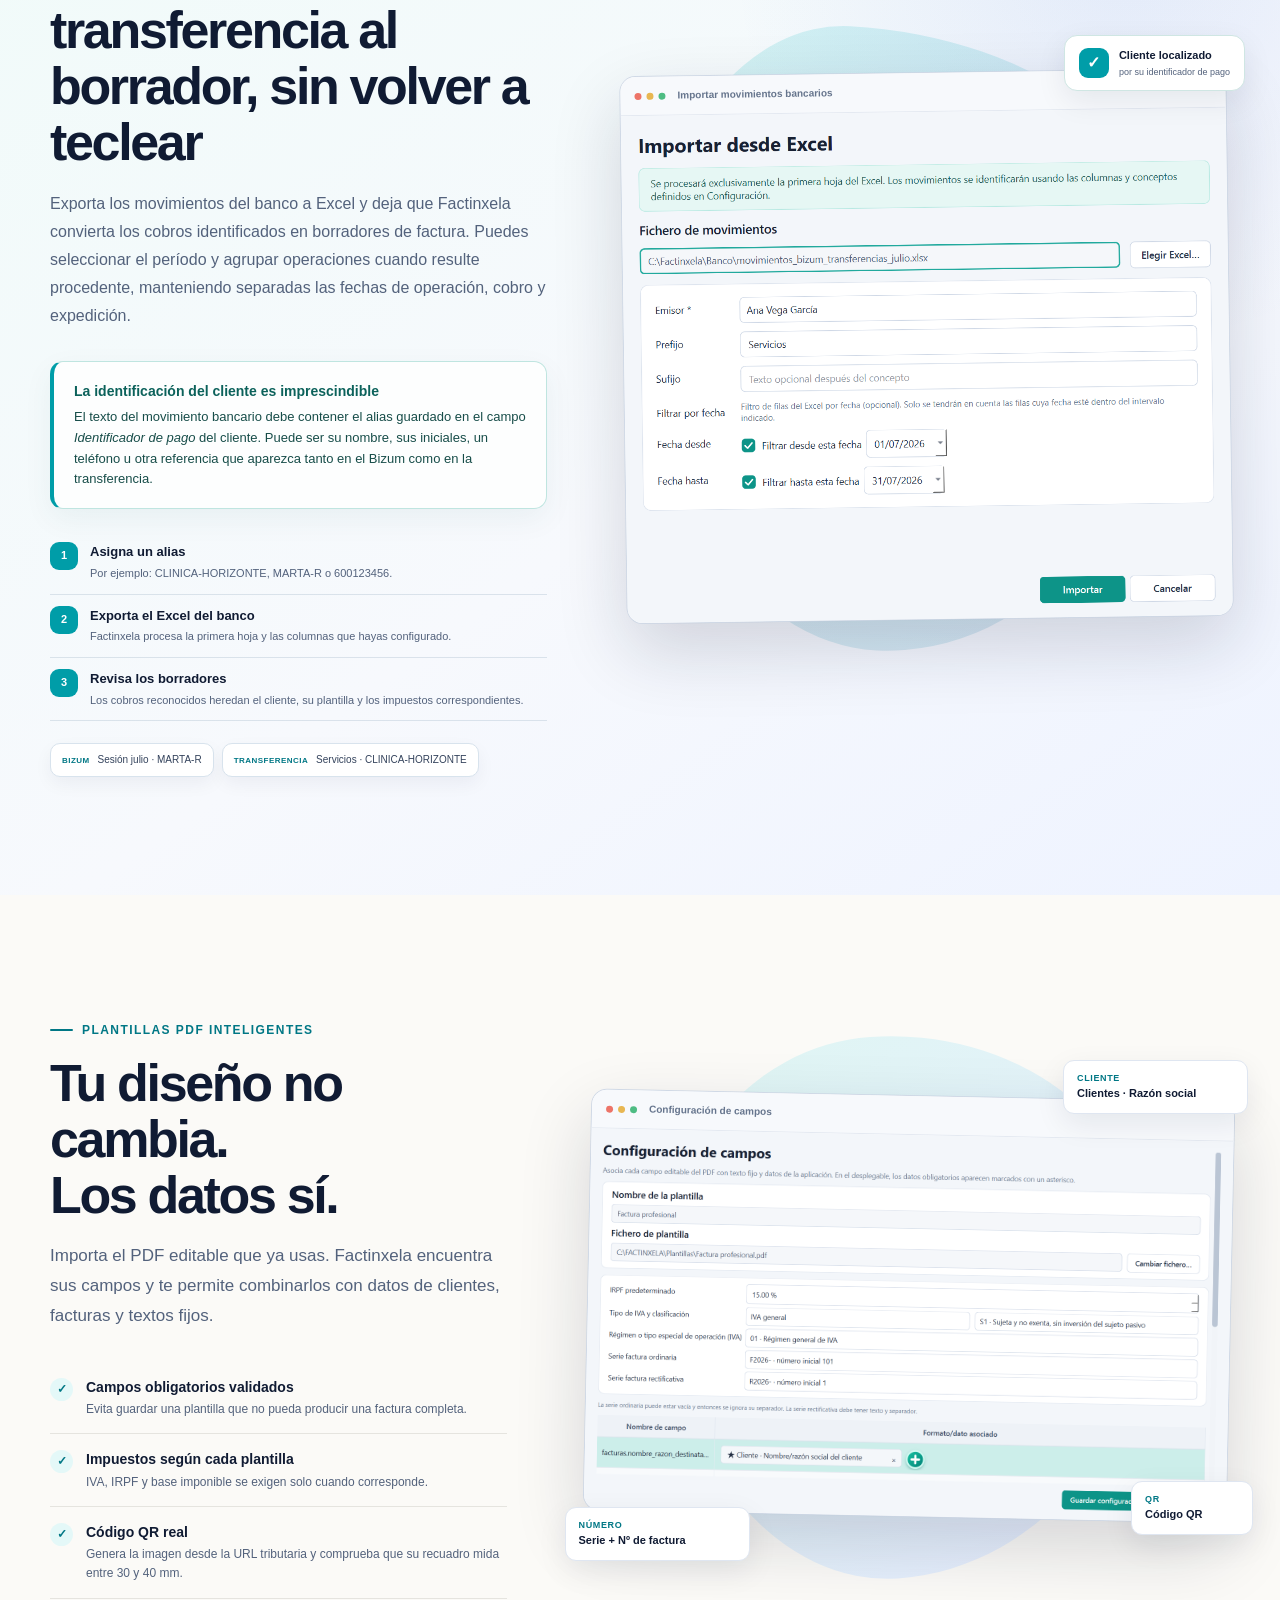
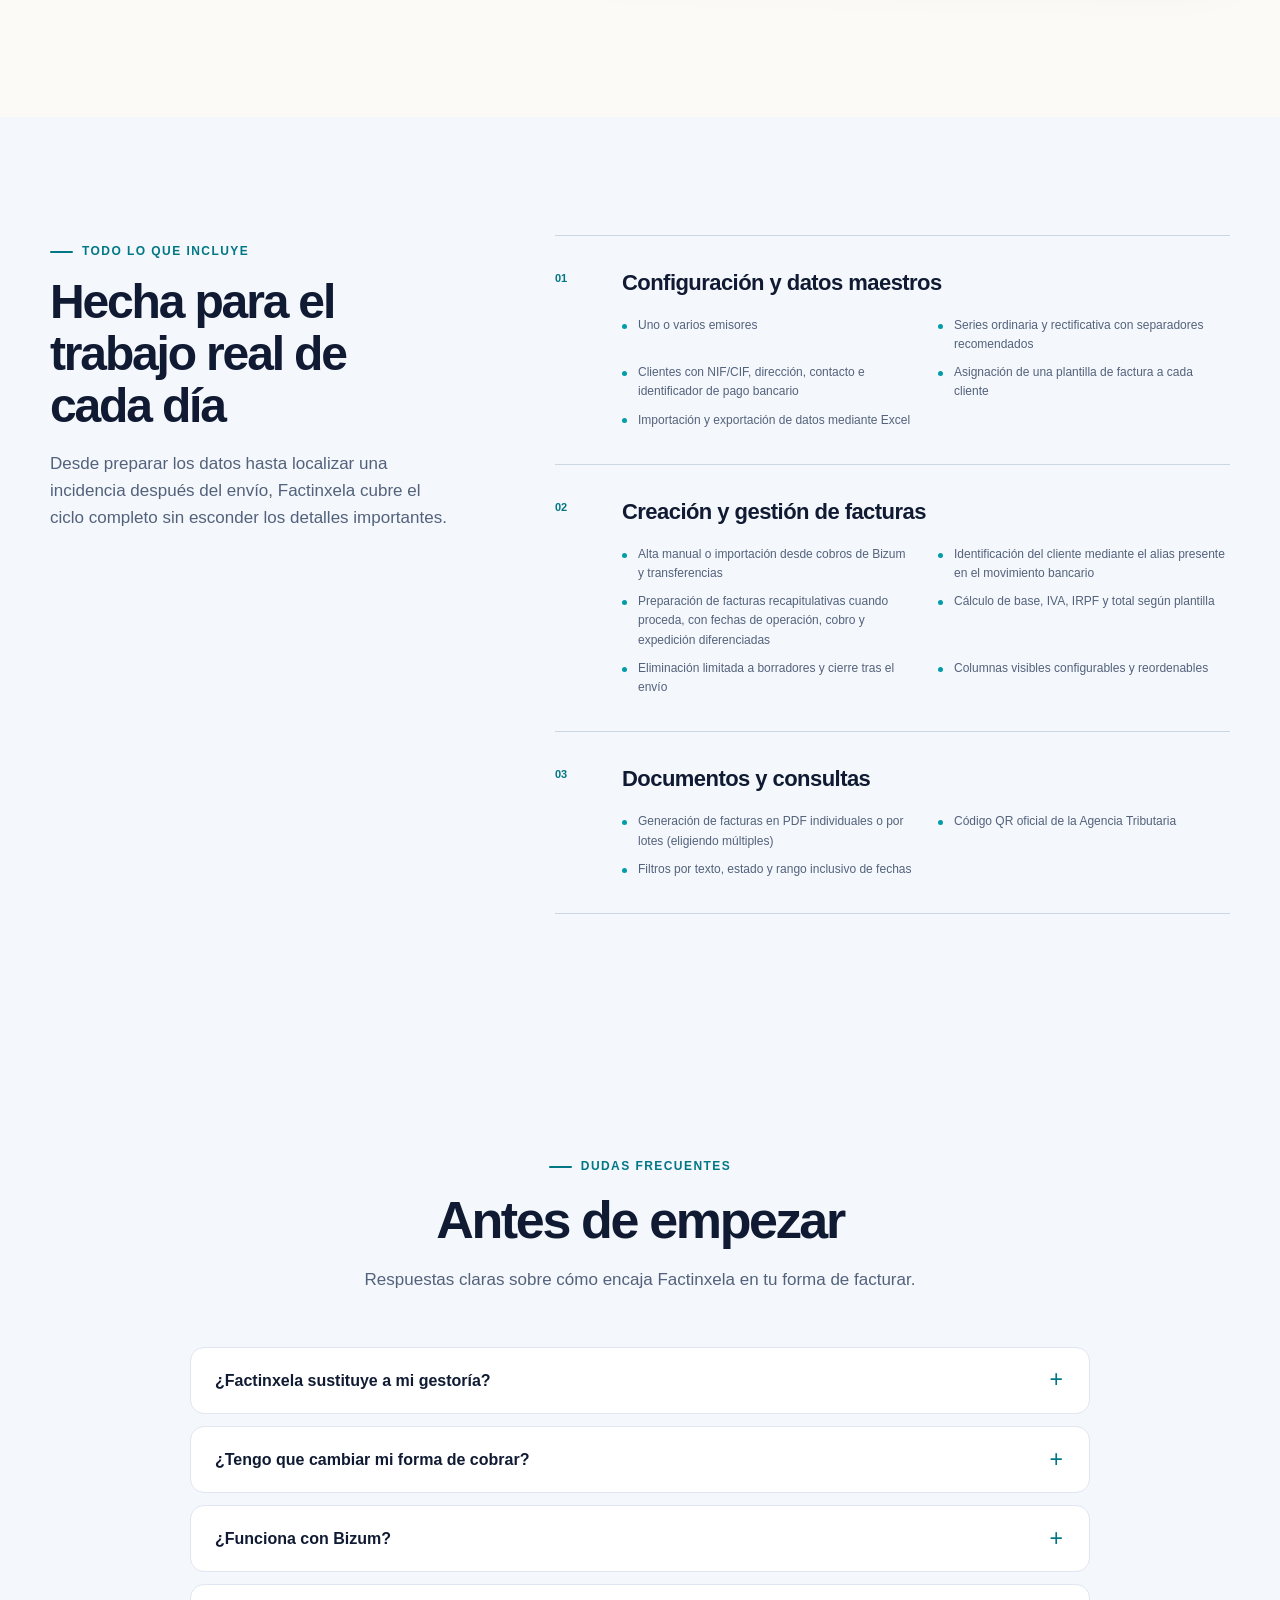
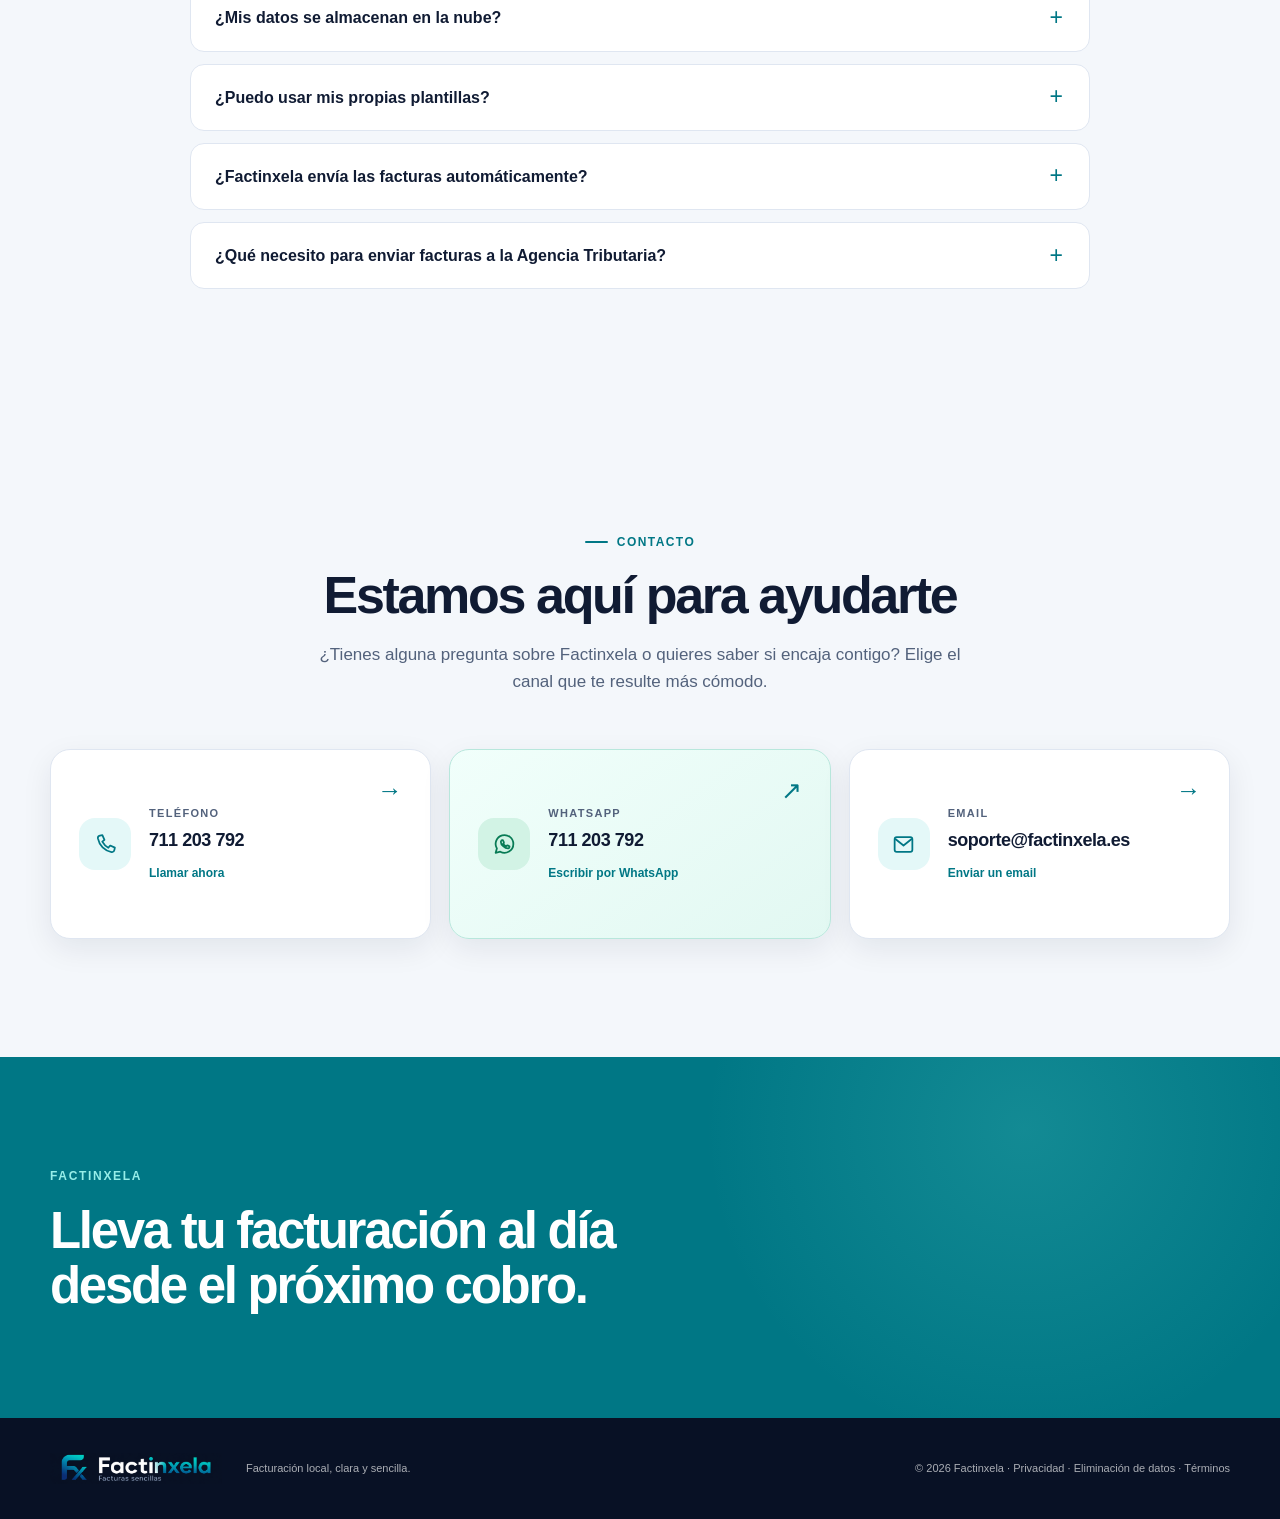
==== commit cff83e49: "actualizaciones SEO/SEM" ====
--- a/index.html
+++ b/index.html
@@ -3,14 +3,26 @@
 <head>
   <meta charset="utf-8">
   <meta name="viewport" content="width=device-width, initial-scale=1">
-  <meta name="description" content="Factinxela convierte cobros identificados de Bizum o transferencia en borradores de factura, genera PDF y permite enviar facturas ordinarias y rectificativas a la Agencia Tributaria.">
+  <meta name="description" content="Software de facturación automática para autónomos y profesionales. Factinxela identifica tus cobros, prepara tus facturas y deja cada trimestre listo para tu gestoría.">
   <meta name="theme-color" content="#101b33">
-  <meta property="og:title" content="Factinxela · Facturación clara y sencilla">
-  <meta property="og:description" content="De los cobros del banco a facturas ordinarias o rectificativas enviadas a la Agencia Tributaria.">
+  <meta property="og:title" content="Factinxela | Facturación automática para autónomos y profesionales">
+  <meta property="og:description" content="Factinxela identifica tus cobros, prepara tus facturas y deja cada trimestre listo para tu gestoría.">
   <meta property="og:type" content="website">
+  <meta property="og:url" content="https://factinxela.es/">
   <meta property="og:image" content="assets/screenshots/01-panel-principal.png">
-  <title>Factinxela · Facturación clara y sencilla</title>
+  <link rel="canonical" href="https://factinxela.es/">
+  <title>Factinxela | Facturación automática para autónomos y profesionales</title>
   <link rel="stylesheet" href="styles.css">
+  <script type="application/ld+json">
+  {
+    "@context": "https://schema.org",
+    "@type": "Organization",
+    "@id": "https://factinxela.es/#organization",
+    "name": "Factinxela",
+    "url": "https://factinxela.es/",
+    "logo": "https://factinxela.es/assets/Factinxela_dark.png"
+  }
+  </script>
   <script src="translations.js" defer></script>
   <script src="app.js" defer></script>
 </head>
@@ -31,10 +43,11 @@
       </button>
 
       <nav class="main-nav" id="main-nav" aria-label="Navegación principal" data-nav>
-        <a href="#banco">Importación bancaria</a>
-        <a href="#plantillas">Plantillas PDF</a>
-        <a href="#aeat">Agencia tributaria</a>
-        <a href="#precios">Precios</a>
+        <a href="#flujo">Cómo funciona</a>
+        <a href="#funciones">Funciones</a>
+        <a href="/verifactu/">VERI*FACTU</a>
+        <a href="/precios/">Precios</a>
+        <a href="#preguntas">FAQ</a>
         <a href="#contacto">Contacto</a>
         <a href="actualidad/">Actualidad</a>
         <a class="button button-small button-primary nav-cta" href="/demo">Ver demo</a>
@@ -62,21 +75,14 @@
       <div class="hero-glow hero-glow-two" aria-hidden="true"></div>
       <div class="container hero-grid">
         <div class="hero-copy reveal">
-          <div class="eyebrow"><span></span> Facturación local + VERI*FACTU</div>
-          <h1>Facturación sencilla.<br><em>Del cobro al envío.</em></h1>
-          <p class="hero-lead">Convierte los cobros identificados de Bizum o transferencia en borradores de factura, revísalos y envía facturas ordinarias o rectificativas a la Agencia Tributaria desde una sola aplicación.</p>
+          <div class="eyebrow"><span></span> Facturación automática para autónomos y profesionales · VERI*FACTU</div>
+          <h1>Automatiza tu facturación<br><em>a partir de tus cobros</em></h1>
+          <p class="hero-claim">Del cobro al envío.</p>
+          <p class="hero-lead">Factinxela identifica tus cobros, prepara tus facturas y deja cada trimestre listo para tu gestoría.</p>
+          <p class="hero-benefit"><strong>Facturación mensual automatizada.</strong> Gestión trimestral sin trabajo adicional.</p>
           <div class="hero-actions">
-            <a class="button button-primary" href="#flujo">
-              Descubrir cómo funciona
-              <svg viewBox="0 0 20 20" aria-hidden="true"><path d="m7 4 6 6-6 6"/></svg>
-            </a>
-            <a class="button button-ghost" href="#descubrir">Ver todas las funciones</a>
-          </div>
-          <ul class="hero-points" aria-label="Ventajas principales">
-            <li><span aria-hidden="true">✓</span> Cobros convertidos en borradores</li>
-            <li><span aria-hidden="true">✓</span> PDF sin Word</li>
-            <li><span aria-hidden="true">✓</span> Datos en tu equipo</li>
-          </ul>
+            <a class="button button-ghost" href="#flujo">Quiero saber más</a>
+          </div>
         </div>
 
         <div class="hero-visual reveal reveal-delay">
@@ -92,7 +98,7 @@
           </div>
           <div class="floating-card floating-card-top" aria-hidden="true">
             <span class="float-icon float-icon-green">✓</span>
-            <span><strong>Factura aceptada</strong><small>Registro remitido a la Agencia Tributaria</small></span>
+            <span><strong>Registro aceptado por la AEAT</strong><small>Respuesta del registro de facturación</small></span>
           </div>
           <div class="floating-card floating-card-bottom" aria-hidden="true">
             <span class="float-icon float-icon-blue">€</span>
@@ -102,134 +108,83 @@
       </div>
     </section>
 
-    <section class="trust-strip" aria-label="Características destacadas">
+    <section class="trust-strip" aria-label="Los tres pilares de Factinxela">
       <div class="container trust-grid">
-        <div><strong>Banco</strong><span>cobros a borradores</span></div>
-        <div><strong>PDF</strong><span>formularios editables</span></div>
-        <div><strong>Excel</strong><span>importación y exportación</span></div>
-        <div><strong>VERI*FACTU</strong><span>envío y trazabilidad</span></div>
-      </div>
-    </section>
-
-    <section class="section section-intro" id="funciones">
+        <div><strong>Automatiza</strong><span>Del cobro a la factura.</span></div>
+        <div><strong>Simplifica</strong><span>Cada trimestre preparado para tu gestoría.</span></div>
+        <div><strong>Mantén el control</strong><span>Tus datos operativos permanecen en tu equipo</span></div>
+      </div>
+    </section>
+
+    <section class="section problem-section" id="beneficios">
       <div class="container">
         <div class="section-heading centered reveal">
-          <div class="eyebrow eyebrow-teal"><span></span> Una aplicación, todo el recorrido</div>
-          <h2>De un cobro del banco a una factura enviada</h2>
-          <p>Menos saltos entre programas y menos tareas repetitivas. Cada parte de Factinxela está conectada con la siguiente.</p>
-        </div>
-
-        <div class="bento-grid">
-          <article class="feature-card feature-wide reveal">
-            <div class="feature-icon icon-teal" aria-hidden="true">
-              <svg viewBox="0 0 24 24"><path d="M16 21v-2a4 4 0 0 0-4-4H6a4 4 0 0 0-4 4v2M9 11a4 4 0 1 0 0-8 4 4 0 0 0 0 8ZM22 21v-2a4 4 0 0 0-3-3.87M16 3.13a4 4 0 0 1 0 7.75"/></svg>
-            </div>
-            <div>
-              <span class="card-kicker">Tu base de trabajo</span>
-              <h3>Emisores y clientes bien organizados</h3>
-              <p>Configura quién emite las facturas y guarda sus datos fiscales y postales. Define las series y la numeración en cada plantilla PDF y asígnala a cada cliente.</p>
-              <ul class="inline-list">
-                <li>Varios emisores</li><li>Series por plantilla</li><li>Plantilla por cliente</li>
-              </ul>
-            </div>
-          </article>
-
-          <article class="feature-card reveal">
-            <div class="feature-icon icon-blue" aria-hidden="true">
-              <svg viewBox="0 0 24 24"><path d="M14 2H6a2 2 0 0 0-2 2v16a2 2 0 0 0 2 2h12a2 2 0 0 0 2-2V8Z"/><path d="M14 2v6h6M8 13h8M8 17h5"/></svg>
-            </div>
-            <span class="card-kicker">Diseño flexible</span>
-            <h3>Tu factura, con tu imagen</h3>
-            <p>Importa un PDF con campos editables, relaciona cada recuadro con sus datos y reutiliza el diseño para todos los clientes que quieras.</p>
-          </article>
-
-          <article class="feature-card reveal">
-            <div class="feature-icon icon-coral" aria-hidden="true">
-              <svg viewBox="0 0 24 24"><path d="M3 3v18h18M7 16l4-5 4 3 5-7"/></svg>
-            </div>
-            <span class="card-kicker">Ahorra trabajo manual</span>
-            <h3>Importa pagos del banco</h3>
-            <p>Lee el Excel del banco y reconoce al cliente mediante el identificador que aparece en el concepto del Bizum o de la transferencia. Después crea y, si quieres, agrupa los borradores.</p>
-          </article>
-
-          <article class="feature-card feature-dark reveal">
-            <div class="feature-icon icon-on-dark" aria-hidden="true">
-              <svg viewBox="0 0 24 24"><path d="M12 22s8-4 8-10V5l-8-3-8 3v7c0 6 8 10 8 10Z"/><path d="m9 12 2 2 4-4"/></svg>
-            </div>
-            <span class="card-kicker">Validación antes de enviar</span>
-            <h3>Numeración y fechas coherentes</h3>
-            <p>Comprueba borradores, plantillas y el orden cronológico. Al enviar varias facturas, las ordena por fecha antes de asignar números correlativos.</p>
-            <div class="mini-sequence" aria-label="Ejemplo de numeración por fecha">
-              <span><small>24 JUL</small>F2026-101</span>
-              <i aria-hidden="true">→</i>
-              <span><small>25 JUL</small>F2026-102</span>
-              <i aria-hidden="true">→</i>
-              <span><small>26 JUL</small>F2026-103</span>
-            </div>
-          </article>
-
-          <article class="feature-card reveal">
-            <div class="feature-icon icon-violet" aria-hidden="true">
-              <svg viewBox="0 0 24 24"><path d="M12 2v14M7 11l5 5 5-5M5 22h14"/></svg>
-            </div>
-            <span class="card-kicker">Documentos listos</span>
-            <h3>Excel y PDF cuando los necesitas</h3>
-            <p>Exporta listados a Excel o genera uno o varios PDF finales, no editables, usando automáticamente la plantilla asignada a cada cliente.</p>
-          </article>
-
-          <article class="feature-card reveal">
-            <div class="feature-icon icon-amber" aria-hidden="true">
-              <svg viewBox="0 0 24 24"><path d="M4 19.5A2.5 2.5 0 0 1 6.5 17H20M6.5 2H20v20H6.5A2.5 2.5 0 0 1 4 19.5v-15A2.5 2.5 0 0 1 6.5 2Z"/><path d="M8 7h8M8 11h6"/></svg>
-            </div>
-            <span class="card-kicker">Encuentra lo importante</span>
-            <h3>Una tabla a tu manera</h3>
-            <p>Filtra entre dos fechas inclusivas, ordena registros y decide qué columnas ver. También puedes cambiar su orden arrastrándolas.</p>
-          </article>
-
-          <article class="feature-card reveal">
-            <div class="feature-icon icon-coral" aria-hidden="true">
-              <svg viewBox="0 0 24 24"><path d="M4 4h12l4 4v12H4Z"/><path d="M16 4v5h5M8 13h8M8 17h5"/><path d="m7 8 2 2 3-3"/></svg>
-            </div>
-            <span class="card-kicker">Corrige conservando el historial</span>
-            <h3>Facturas rectificativas</h3>
-            <p>Parte de una factura enviada, indica el motivo y prepara una rectificativa vinculada a la original, con serie propia y envío a la Agencia Tributaria.</p>
-          </article>
-        </div>
-      </div>
-    </section>
-
-    <section class="section bank-section" id="banco">
-      <div class="container bank-grid">
-        <div class="bank-copy reveal">
-          <div class="eyebrow eyebrow-teal"><span></span> Importación desde el banco</div>
-          <h2>Del Bizum o la transferencia al borrador, sin volver a teclear</h2>
-          <p class="large-copy">Exporta los movimientos del banco a Excel y deja que Factinxela convierta los cobros identificados en borradores de factura. Puedes filtrar el periodo, agrupar pagos y elegir una fecha de expedición común.</p>
-          <div class="bank-callout">
-            <strong>La identificación del cliente es imprescindible</strong>
-            <p>El texto del movimiento bancario debe contener el alias guardado en el campo <em>Identificador de pago</em> del cliente. Puede ser su nombre, sus iniciales, un teléfono u otra referencia que aparezca tanto en el Bizum como en la transferencia.</p>
-          </div>
-          <ol class="bank-steps">
-            <li><span>1</span><div><strong>Asigna un alias</strong><small>Por ejemplo: CLINICA-HORIZONTE, MARTA-R o 600123456.</small></div></li>
-            <li><span>2</span><div><strong>Exporta el Excel del banco</strong><small>Factinxela procesa la primera hoja y las columnas que hayas configurado.</small></div></li>
-            <li><span>3</span><div><strong>Revisa los borradores</strong><small>Los cobros reconocidos heredan el cliente, su plantilla y los impuestos correspondientes.</small></div></li>
-          </ol>
-          <div class="movement-examples" aria-label="Ejemplos de movimientos bancarios identificables">
-            <span><small>BIZUM</small> Sesión julio · MARTA-R</span>
-            <span><small>TRANSFERENCIA</small> Servicios · CLINICA-HORIZONTE</span>
-          </div>
-        </div>
-
-        <div class="bank-visual reveal reveal-delay">
-          <div class="bank-badge"><span>✓</span><div><strong>Cliente localizado</strong><small>por su identificador de pago</small></div></div>
-          <div class="app-window bank-window">
-            <div class="window-bar">
-              <span class="window-dots" aria-hidden="true"><i></i><i></i><i></i></span>
-              <span class="window-title">Importar movimientos bancarios</span>
-            </div>
-            <button class="image-button" type="button" data-lightbox="assets/screenshots/08-importacion-banco.png" aria-label="Ampliar captura de la importación de movimientos bancarios">
-              <img src="assets/screenshots/08-importacion-banco.png" alt="Opciones para importar cobros de Bizum y transferencias desde un Excel del banco" width="1075" height="900" loading="lazy">
-            </button>
-          </div>
+          <div class="eyebrow eyebrow-teal"><span></span> Menos papeleo, más control</div>
+          <h2>Que los cobros no se conviertan en facturas pendientes</h2>
+          <p>Si dejas la facturación para el final del trimestre, toca reconstruir pagos, buscar datos y preparar documentos deprisa. Factinxela te ayuda a llevar ese trabajo al día y a compartirlo con tu gestoría.</p>
+        </div>
+        <div class="benefit-grid">
+          <article class="benefit-card reveal">
+            <span class="benefit-number">01</span>
+            <h3>Cada cobro, en su sitio</h3>
+            <p>Relaciona los Bizum y las transferencias identificados con el cliente y prepara sus borradores de factura.</p>
+          </article>
+          <article class="benefit-card reveal">
+            <span class="benefit-number">02</span>
+            <h3>Menos trabajo repetido</h3>
+            <p>Reutiliza los datos de clientes y tus plantillas PDF para generar facturas sin volver a rellenarlo todo a mano.</p>
+          </article>
+          <article class="benefit-card reveal">
+            <span class="benefit-number">03</span>
+            <h3>El trimestre, más ordenado</h3>
+            <p>Revisa las facturas durante el mes y prepara los PDF y listados que compartirás con tu gestoría.</p>
+          </article>
+        </div>
+      </div>
+    </section>
+
+    <section class="section audience-section" id="para-quien">
+      <div class="container">
+        <div class="section-heading centered reveal">
+          <div class="eyebrow eyebrow-teal"><span></span> ¿Te suena?</div>
+          <h2>Hecho para profesionales que facturan mucho y no quieren perder tiempo haciéndolo</h2>
+          <p>Factinxela ayuda a llevar al día los cobros y las facturas de negocios de servicios, con revisión antes de cada envío.</p>
+        </div>
+        <div class="audience-grid">
+          <article class="audience-card audience-card-featured reveal">
+            <span class="audience-kicker">Sesiones recurrentes</span>
+            <h3>Psicólogos y terapeutas</h3>
+            <p>Organiza la facturación de múltiples pacientes y convierte cobros identificados de Bizum o transferencia en borradores.</p>
+          </article>
+          <article class="audience-card reveal">
+            <span class="audience-kicker">Servicios de salud</span>
+            <h3>Profesionales sanitarios</h3>
+            <p>Logopedas, fisioterapeutas y nutricionistas pueden reutilizar los datos de sus pacientes y sus plantillas al preparar facturas.</p>
+          </article>
+          <article class="audience-card reveal">
+            <span class="audience-kicker">Por proyecto o servicio</span>
+            <h3>Consultores y profesionales independientes</h3>
+            <p>Prepara facturas para trabajos puntuales o recurrentes, manualmente o desde cobros identificados del banco.</p>
+          </article>
+        </div>
+        <div class="audience-cta reveal">
+          <a class="button button-primary" href="/facturacion-psicologos/">Ver Factinxela para psicólogos <span aria-hidden="true">→</span></a>
+        </div>
+      </div>
+    </section>
+
+    <section class="section trust-story-section">
+      <div class="container">
+        <div class="trust-story-card reveal">
+          <div class="trust-story-copy">
+            <div class="eyebrow eyebrow-light"><span></span> Desarrollado a partir de un problema real</div>
+            <h2>Factinxela nació automatizando la facturación real de una consulta profesional.</h2>
+            <p>El producto se ha construido alrededor del trabajo que ocurre después de cada cobro: identificarlo, preparar la factura y dejar la documentación lista para revisar.</p>
+          </div>
+          <figure class="trust-story-quote reveal reveal-delay">
+            <blockquote>Madre mía, es que no puede ser más rápido. Es increíble. Lo que consigue este programa es impresionante; no sabes el tiempo que me ahorra.</blockquote>
+            <figcaption>Feedback recibido de una profesional usuaria</figcaption>
+          </figure>
         </div>
       </div>
     </section>
@@ -243,19 +198,18 @@
           </div>
           <p>Factinxela te guía y valida la información antes de cada punto importante. Tú mantienes el control sobre qué se genera y qué se envía.</p>
         </div>
-
         <ol class="workflow-grid">
           <li class="workflow-step reveal">
             <span class="step-number">01</span>
             <div class="step-icon" aria-hidden="true"><svg viewBox="0 0 24 24"><path d="M12 20h9M16.5 3.5a2.12 2.12 0 0 1 3 3L8 18l-4 1 1-4Z"/></svg></div>
             <h3>Configura</h3>
-            <p>Añade emisores, clientes y plantillas. Define series ordinarias y rectificativas para cada plantilla, y guarda los identificadores bancarios de los pacientes.</p>
+            <p>Añade emisores, clientes y plantillas. Define series ordinarias y rectificativas para cada plantilla, y guarda los identificadores de pago.</p>
           </li>
           <li class="workflow-step reveal">
             <span class="step-number">02</span>
             <div class="step-icon" aria-hidden="true"><svg viewBox="0 0 24 24"><path d="M12 3v12M7 10l5 5 5-5M5 21h14"/></svg></div>
             <h3>Crea o importa</h3>
-            <p>Introduce una factura manualmente o transforma Bizum y transferencias identificados en borradores listos para revisar.</p>
+            <p>Introduce una factura o transforma Bizum y transferencias identificados en borradores listos para revisar.</p>
           </li>
           <li class="workflow-step reveal">
             <span class="step-number">03</span>
@@ -267,9 +221,140 @@
             <span class="step-number">04</span>
             <div class="step-icon" aria-hidden="true"><svg viewBox="0 0 24 24"><path d="M22 2 11 13M22 2l-7 20-4-9-9-4Z"/></svg></div>
             <h3>Envía y archiva</h3>
-            <p>Elige tu certificado, remite el lote a la Agencia Tributaria y conserva el estado, el CSV y los XML del intercambio.</p>
+            <p>Elige tu certificado, envía a la Agencia Tributaria y conserva el estado y el historial del intercambio.</p>
           </li>
         </ol>
+      </div>
+    </section>
+
+    <section class="section privacy-section">
+      <div class="container privacy-card reveal">
+        <div class="privacy-icon" aria-hidden="true">
+          <svg viewBox="0 0 32 32"><path d="M16 29s11-5.5 11-14V6L16 2 5 6v9c0 8.5 11 14 11 14Z"/><path d="M11.5 16.5 15 20l6-8"/></svg>
+        </div>
+        <div>
+          <div class="eyebrow eyebrow-light"><span></span> Trabajo local</div>
+          <h2>Tus datos operativos permanecen en tu equipo</h2>
+          <p>Factinxela usa una base de datos local. Cuando decides enviar, transmite el registro necesario a la Agencia Tributaria mediante el servicio configurado y deja una traza legible del intercambio.</p>
+        </div>
+        <div class="privacy-badges">
+          <span>Base de datos local</span>
+          <span>Certificado bajo tu control</span>
+        </div>
+      </div>
+    </section>
+
+    <section class="section section-intro" id="funciones">
+      <div class="container">
+        <div class="section-heading centered reveal">
+          <div class="eyebrow eyebrow-teal"><span></span> Funciones al detalle</div>
+          <h2>De un cobro del banco a una factura enviada</h2>
+          <p>Menos saltos entre programas y menos tareas repetitivas. Cada parte de Factinxela está conectada con la siguiente.</p>
+        </div>
+
+        <div class="bento-grid">
+          <article class="feature-card feature-wide reveal">
+            <div class="feature-icon icon-teal" aria-hidden="true">
+              <svg viewBox="0 0 24 24"><path d="M16 21v-2a4 4 0 0 0-4-4H6a4 4 0 0 0-4 4v2M9 11a4 4 0 1 0 0-8 4 4 0 0 0 0 8ZM22 21v-2a4 4 0 0 0-3-3.87M16 3.13a4 4 0 0 1 0 7.75"/></svg>
+            </div>
+            <div>
+              <span class="card-kicker">Tu base de trabajo</span>
+              <h3>Emisores y clientes bien organizados</h3>
+              <p>Configura quién emite las facturas y guarda sus datos fiscales y postales. Define las series y la numeración en cada plantilla PDF y asígnala a cada cliente.</p>
+              <ul class="inline-list">
+                <li>Varios emisores</li><li>Series por plantilla</li><li>Plantilla por cliente</li>
+              </ul>
+            </div>
+          </article>
+
+          <article class="feature-card reveal">
+            <div class="feature-icon icon-blue" aria-hidden="true">
+              <svg viewBox="0 0 24 24"><path d="M14 2H6a2 2 0 0 0-2 2v16a2 2 0 0 0 2 2h12a2 2 0 0 0 2-2V8Z"/><path d="M14 2v6h6M8 13h8M8 17h5"/></svg>
+            </div>
+            <span class="card-kicker">Diseño flexible</span>
+            <h3>Tu factura, con tu imagen</h3>
+            <p>Importa un PDF con campos editables, relaciona cada recuadro con sus datos y reutiliza el diseño para todos los clientes que quieras.</p>
+          </article>
+
+          <article class="feature-card reveal">
+            <div class="feature-icon icon-coral" aria-hidden="true">
+              <svg viewBox="0 0 24 24"><path d="M3 3v18h18M7 16l4-5 4 3 5-7"/></svg>
+            </div>
+            <span class="card-kicker">Ahorra trabajo manual</span>
+            <h3>Importa pagos del banco</h3>
+            <p>Lee el Excel del banco y reconoce al cliente mediante el identificador que aparece en el concepto del Bizum o de la transferencia. Después crea y, si quieres, agrupa los borradores.</p>
+          </article>
+
+          <article class="feature-card feature-dark reveal">
+            <div class="feature-icon icon-on-dark" aria-hidden="true">
+              <svg viewBox="0 0 24 24"><path d="M12 22s8-4 8-10V5l-8-3-8 3v7c0 6 8 10 8 10Z"/><path d="m9 12 2 2 4-4"/></svg>
+            </div>
+            <span class="card-kicker">Validación antes de enviar</span>
+            <h3>Numeración y fechas coherentes</h3>
+            <p>Comprueba borradores, plantillas y el orden cronológico. Al enviar varias facturas, las ordena por fecha antes de asignar números correlativos.</p>
+            <div class="mini-sequence" aria-label="Ejemplo de numeración por fecha">
+              <span><small>24 JUL</small>F2026-101</span>
+              <i aria-hidden="true">→</i>
+              <span><small>25 JUL</small>F2026-102</span>
+              <i aria-hidden="true">→</i>
+              <span><small>26 JUL</small>F2026-103</span>
+            </div>
+          </article>
+
+          <article class="feature-card reveal">
+            <div class="feature-icon icon-violet" aria-hidden="true">
+              <svg viewBox="0 0 24 24"><path d="M12 2v14M7 11l5 5 5-5M5 22h14"/></svg>
+            </div>
+            <span class="card-kicker">Documentos listos</span>
+            <h3>Excel y PDF cuando los necesitas</h3>
+            <p>Exporta listados a Excel o genera uno o varios PDF finales, no editables, usando automáticamente la plantilla asignada a cada cliente.</p>
+          </article>
+
+          <article class="feature-card reveal">
+            <div class="feature-icon icon-amber" aria-hidden="true">
+              <svg viewBox="0 0 24 24"><path d="M4 19.5A2.5 2.5 0 0 1 6.5 17H20M6.5 2H20v20H6.5A2.5 2.5 0 0 1 4 19.5v-15A2.5 2.5 0 0 1 6.5 2Z"/><path d="M8 7h8M8 11h6"/></svg>
+            </div>
+            <span class="card-kicker">Encuentra lo importante</span>
+            <h3>Una tabla a tu manera</h3>
+            <p>Filtra entre dos fechas inclusivas, ordena registros y decide qué columnas ver. También puedes cambiar su orden arrastrándolas.</p>
+          </article>
+        </div>
+      </div>
+    </section>
+
+    <section class="section bank-section" id="banco">
+      <div class="container bank-grid">
+        <div class="bank-copy reveal">
+          <div class="eyebrow eyebrow-teal"><span></span> Importación desde el banco</div>
+          <h2>Del Bizum o la transferencia al borrador, sin volver a teclear</h2>
+          <p class="large-copy">Exporta los movimientos del banco a Excel y deja que Factinxela convierta los cobros identificados en borradores de factura. Puedes seleccionar el período y agrupar operaciones cuando resulte procedente, manteniendo separadas las fechas de operación, cobro y expedición.</p>
+          <div class="bank-callout">
+            <strong>La identificación del cliente es imprescindible</strong>
+            <p>El texto del movimiento bancario debe contener el alias guardado en el campo <em>Identificador de pago</em> del cliente. Puede ser su nombre, sus iniciales, un teléfono u otra referencia que aparezca tanto en el Bizum como en la transferencia.</p>
+          </div>
+          <ol class="bank-steps">
+            <li><span>1</span><div><strong>Asigna un alias</strong><small>Por ejemplo: CLINICA-HORIZONTE, MARTA-R o 600123456.</small></div></li>
+            <li><span>2</span><div><strong>Exporta el Excel del banco</strong><small>Factinxela procesa la primera hoja y las columnas que hayas configurado.</small></div></li>
+            <li><span>3</span><div><strong>Revisa los borradores</strong><small>Los cobros reconocidos heredan el cliente, su plantilla y los impuestos correspondientes.</small></div></li>
+          </ol>
+          <div class="movement-examples" aria-label="Ejemplos de movimientos bancarios identificables">
+            <span><small>BIZUM</small> Sesión julio · MARTA-R</span>
+            <span><small>TRANSFERENCIA</small> Servicios · CLINICA-HORIZONTE</span>
+          </div>
+        </div>
+
+        <div class="bank-visual reveal reveal-delay">
+          <div class="bank-badge"><span>✓</span><div><strong>Cliente localizado</strong><small>por su identificador de pago</small></div></div>
+          <div class="app-window bank-window">
+            <div class="window-bar">
+              <span class="window-dots" aria-hidden="true"><i></i><i></i><i></i></span>
+              <span class="window-title">Importar movimientos bancarios</span>
+            </div>
+            <button class="image-button" type="button" data-lightbox="assets/screenshots/08-importacion-banco.png" aria-label="Ampliar captura de la importación de movimientos bancarios">
+              <img src="assets/screenshots/08-importacion-banco.png" alt="Opciones para importar cobros de Bizum y transferencias desde un Excel del banco" width="1075" height="900" loading="lazy">
+            </button>
+          </div>
+        </div>
       </div>
     </section>
 
@@ -283,7 +368,6 @@
             <li><span>✓</span><div><strong>Campos obligatorios validados</strong><small>Evita guardar una plantilla que no pueda producir una factura completa.</small></div></li>
             <li><span>✓</span><div><strong>Impuestos según cada plantilla</strong><small>IVA, IRPF y base imponible se exigen solo cuando corresponde.</small></div></li>
             <li><span>✓</span><div><strong>Código QR real</strong><small>Genera la imagen desde la URL tributaria y comprueba que su recuadro mida entre 30 y 40 mm.</small></div></li>
-            <li><span>✓</span><div><strong>Salida limpia y no editable</strong><small>Rellena, elimina los bordes de los campos y aplana el PDF sin Word ni LibreOffice.</small></div></li>
           </ul>
         </div>
 
@@ -301,91 +385,6 @@
             </button>
           </div>
         </div>
-      </div>
-    </section>
-
-    <section class="section aeat-section" id="aeat">
-      <div class="aeat-glow" aria-hidden="true"></div>
-      <div class="container">
-        <div class="section-heading split-heading light-heading reveal">
-          <div>
-            <div class="eyebrow eyebrow-light"><span></span> Envío a la Agencia Tributaria · VERI*FACTU</div>
-            <h2>Del borrador al registro, con trazabilidad</h2>
-          </div>
-          <p>Antes de remitir nada, Factinxela realiza las comprobaciones que evitan errores de numeración, fechas o configuración.</p>
-        </div>
-
-        <div class="aeat-layout">
-          <div class="aeat-flow reveal" aria-label="Proceso de envío a la Agencia Tributaria">
-            <div class="aeat-flow-item active"><span>1</span><div><strong>Validar selección</strong><small>Estado, cliente, plantilla, límites y cronología</small></div></div>
-            <div class="aeat-flow-line"></div>
-            <div class="aeat-flow-item"><span>2</span><div><strong>Cerrar y numerar</strong><small>Orden por fecha y números correlativos por serie</small></div></div>
-            <div class="aeat-flow-line"></div>
-            <div class="aeat-flow-item"><span>3</span><div><strong>Crear registro</strong><small>Huella SHA-256, encadenamiento, URL y XML SOAP</small></div></div>
-            <div class="aeat-flow-line"></div>
-            <div class="aeat-flow-item"><span>4</span><div><strong>Enviar con certificado</strong><small>Selección desde el almacén personal de Windows</small></div></div>
-            <div class="aeat-flow-line"></div>
-            <div class="aeat-flow-item"><span>5</span><div><strong>Guardar resultado</strong><small>Lote, CSV, estado, errores e historial XML legible</small></div></div>
-          </div>
-
-          <div class="aeat-shot reveal reveal-delay">
-            <div class="app-window app-window-dark">
-              <div class="window-bar">
-                <span class="window-dots" aria-hidden="true"><i></i><i></i><i></i></span>
-                <span class="window-title">Facturas</span>
-                <span class="window-status"><i></i> Conectado</span>
-              </div>
-              <button class="image-button" type="button" data-lightbox="assets/screenshots/02-facturas.png" aria-label="Ampliar captura de la gestión de facturas">
-                <img src="assets/screenshots/02-facturas.png" alt="Tabla de facturas con estados, filtros y acción de envío a la Agencia Tributaria" width="1875" height="1150" loading="lazy">
-              </button>
-            </div>
-            <div class="status-legend" aria-label="Estados posibles de una factura">
-              <span><i class="dot draft"></i>Borrador</span>
-              <span><i class="dot accepted"></i>Aceptada</span>
-              <span><i class="dot warning"></i>Aceptada con errores</span>
-              <span><i class="dot rejected"></i>Incorrecta</span>
-            </div>
-          </div>
-        </div>
-      </div>
-    </section>
-
-    <section class="section rectification-section" id="rectificativas">
-      <div class="container">
-        <div class="section-heading split-heading reveal">
-          <div>
-            <div class="eyebrow eyebrow-teal"><span></span> Facturas rectificativas</div>
-            <h2>Corrige una factura sin perder lo que ocurrió antes</h2>
-          </div>
-          <p>Desde el historial de una factura enviada puedes iniciar la rectificación, indicar el motivo, revisar la factura original y enviar el nuevo registro a la Agencia Tributaria.</p>
-        </div>
-
-        <div class="rectification-grid">
-          <div class="rectification-visual reveal">
-            <div class="app-window">
-              <div class="window-bar">
-                <span class="window-dots" aria-hidden="true"><i></i><i></i><i></i></span>
-                <span class="window-title">Historial agencia tributaria</span>
-              </div>
-              <button class="image-button" type="button" data-lightbox="assets/screenshots/09-historial-agencia-tributaria.png" aria-label="Ampliar captura del historial de una factura">
-                <img src="assets/screenshots/09-historial-agencia-tributaria.png" alt="Historial de registros de una factura con la acción Emitir factura rectificativa" width="1875" height="1150" loading="lazy">
-              </button>
-            </div>
-          </div>
-
-          <div class="rectification-copy reveal reveal-delay">
-            <span class="card-kicker">Un registro nuevo y relacionado</span>
-            <h3>La factura original permanece intacta</h3>
-            <p>Factinxela crea un borrador rectificativo vinculado a la factura original. Así puedes consultar qué se envió antes y qué se está corrigiendo ahora.</p>
-            <ul class="check-list compact-check-list">
-              <li><span>✓</span><div><strong>Motivo guiado</strong><small>Eliges la causa y la aplicación determina el tipo de factura rectificativa.</small></div></li>
-              <li><span>✓</span><div><strong>Serie independiente</strong><small>Las rectificativas usan su propia serie y mantienen una numeración consecutiva separada.</small></div></li>
-              <li><span>✓</span><div><strong>Comparación con la original</strong><small>El editor muestra a la derecha los datos fiscales que se enviaron anteriormente.</small></div></li>
-              <li><span>✓</span><div><strong>Envío a la Agencia Tributaria</strong><small>La rectificativa se valida, numera, encadena y remite como un nuevo registro.</small></div></li>
-            </ul>
-          </div>
-        </div>
-
       </div>
     </section>
 
@@ -419,9 +418,8 @@
               <ul>
                 <li>Alta manual o importación desde cobros de Bizum y transferencias</li>
                 <li>Identificación del cliente mediante el alias presente en el movimiento bancario</li>
-                <li>Agrupación de cobros y fecha de expedición común</li>
+                <li>Preparación de facturas recapitulativas cuando proceda, con fechas de operación, cobro y expedición diferenciadas</li>
                 <li>Cálculo de base, IVA, IRPF y total según plantilla</li>
-                <li>Estados visibles: Borrador, Aceptada, Aceptada con errores e Incorrecta</li>
                 <li>Eliminación limitada a borradores y cierre tras el envío</li>
                 <li>Columnas visibles configurables y reordenables</li>
               </ul>
@@ -440,96 +438,46 @@
             </div>
           </article>
 
-          <article class="detail-group reveal">
-            <div class="detail-number">04</div>
-            <div>
-              <h3>Envío y seguimiento en la Agencia Tributaria</h3>
-              <ul>
-                <li>Revisa y valida tus facturas antes de enviarlas</li>
-                <li>La aplicación detecta datos incompletos o incoherentes</li>
-                <li>Envía con tu certificado digital desde Windows</li>
-                <li>Consulta si cada factura ha sido aceptada o necesita revisión</li>
-                <li>Guarda un historial de cada envío y de la respuesta recibida</li>
-                <li>Historial inmutable de altas, subsanaciones, anulaciones y reintentos</li>
-                <li>Facturas rectificativas vinculadas a la original y con serie independiente</li>
-              </ul>
-            </div>
-          </article>
-        </div>
-      </div>
-    </section>
-
-    <section class="section pricing-section" id="precios">
-      <div class="container">
+        </div>
+      </div>
+    </section>
+
+    <section class="section faq-section" id="preguntas">
+      <div class="container faq-container">
         <div class="section-heading centered reveal">
-          <div class="eyebrow eyebrow-teal"><span></span> Precios</div>
-          <h2>Una licencia que crece contigo</h2>
-          <p>La aplicación se compra por licencias y el precio depende del número de profesionales emisores que vayan a emitir facturas desde Factinxela.</p>
-        </div>
-
-        <div class="pricing-grid">
-          <article class="pricing-card pricing-card-main reveal">
-            <div class="pricing-card-top">
-              <span class="card-kicker">Licencia inicial</span>
-              <span class="pricing-label">Pago único</span>
-            </div>
-            <div class="pricing-amount">
-              <strong>395 €</strong>
-              <span>para un profesional emisor</span>
-            </div>
-            <p>Incluye un profesional emisor vinculado a una misma entidad fiscal o NIF.</p>
-            <div class="pricing-add-on">
-              <strong>+100 €</strong>
-              <span>por cada profesional emisor adicional</span>
-            </div>
-            <ul class="pricing-list">
-              <li><span aria-hidden="true">✓</span><span>Dos años de soporte y actualizaciones incluidos</span></li>
-              <li><span aria-hidden="true">✓</span><span>Sin cuota mensual obligatoria</span></li>
-            </ul>
-          </article>
-
-          <article class="pricing-card pricing-card-renewal reveal reveal-delay">
-            <div class="pricing-card-top">
-              <span class="card-kicker">Renovación bienal</span>
-              <span class="pricing-label">Desde el tercer año</span>
-            </div>
-            <div class="pricing-amount">
-              <strong>150 €</strong>
-              <span>cada 2 años para un emisor</span>
-            </div>
-            <p>Renueva a partir del tercer año para seguir accediendo a nuevas actualizaciones.</p>
-            <div class="pricing-add-on">
-              <strong>+50 €</strong>
-              <span>por cada profesional emisor adicional</span>
-            </div>
-            <ul class="pricing-list">
-              <li><span aria-hidden="true">✓</span><span>Acceso a nuevas actualizaciones</span></li>
-              <li><span aria-hidden="true">✓</span><span>Precio progresivo según el número de profesionales emisores</span></li>
-            </ul>
-          </article>
-        </div>
-
-        <div class="pricing-message reveal">
-          <span>En resumen</span>
-          <strong>395 € para un profesional · 100 € por cada profesional adicional</strong>
-        </div>
-      </div>
-    </section>
-
-    <section class="section privacy-section">
-      <div class="container privacy-card reveal">
-        <div class="privacy-icon" aria-hidden="true">
-          <svg viewBox="0 0 32 32"><path d="M16 29s11-5.5 11-14V6L16 2 5 6v9c0 8.5 11 14 11 14Z"/><path d="M11.5 16.5 15 20l6-8"/></svg>
-        </div>
-        <div>
-          <div class="eyebrow eyebrow-light"><span></span> Trabajo local</div>
-          <h2>Tus datos operativos permanecen en tu equipo</h2>
-          <p>Factinxela usa una base de datos local. Cuando decides enviar, transmite el registro necesario a la Agencia Tributaria mediante el servicio configurado y deja una traza legible del intercambio.</p>
-        </div>
-        <div class="privacy-badges">
-          <span>Base de datos local</span>
-          <span>Sin Word ni LibreOffice</span>
-          <span>Certificado bajo tu control</span>
+          <div class="eyebrow eyebrow-teal"><span></span> Dudas frecuentes</div>
+          <h2>Antes de empezar</h2>
+          <p>Respuestas claras sobre cómo encaja Factinxela en tu forma de facturar.</p>
+        </div>
+        <div class="faq-list">
+          <details class="faq-item reveal">
+            <summary>¿Factinxela sustituye a mi gestoría?</summary>
+            <p>No. Factinxela reduce el trabajo de preparar facturas y ordenar la documentación, pero no presta asesoramiento fiscal ni presenta tus impuestos. Tu gestoría puede seguir revisando la información y ocupándose de tus obligaciones tributarias.</p>
+          </details>
+          <details class="faq-item reveal">
+            <summary>¿Tengo que cambiar mi forma de cobrar?</summary>
+            <p>No. Puedes seguir cobrando por Bizum o transferencia y exportar los movimientos desde tu banco. Factinxela también permite crear facturas manualmente cuando un cobro no forme parte de la importación.</p>
+          </details>
+          <details class="faq-item reveal">
+            <summary>¿Funciona con Bizum?</summary>
+            <p>Sí. Factinxela reconoce cobros de Bizum incluidos en el Excel exportado por tu banco y los relaciona con cada cliente mediante su identificador de pago. No necesita conectarse directamente a tu cuenta bancaria.</p>
+          </details>
+          <details class="faq-item reveal">
+            <summary>¿Mis datos se almacenan en la nube?</summary>
+            <p>No. La base de datos de trabajo se guarda localmente en tu equipo. Solo cuando decides realizar un envío se transmite a la Agencia Tributaria la información necesaria para el registro de facturación.</p>
+          </details>
+          <details class="faq-item reveal">
+            <summary>¿Puedo usar mis propias plantillas?</summary>
+            <p>Sí. Puedes importar el PDF editable que ya utilizas y asociar sus campos con los datos de clientes y facturas. Factinxela valida los campos necesarios antes de guardar la plantilla y después la utiliza para generar los PDF finales.</p>
+          </details>
+          <details class="faq-item reveal">
+            <summary>¿Factinxela envía las facturas automáticamente?</summary>
+            <p>No. Prepara borradores para que revises fechas, datos e importes. Tú decides qué facturas enviar y cuándo.</p>
+          </details>
+          <details class="faq-item reveal">
+            <summary>¿Qué necesito para enviar facturas a la Agencia Tributaria?</summary>
+            <p>El envío se realiza desde la aplicación en Windows usando tu certificado digital. Antes de enviar, puedes revisar los borradores y corregir los datos que falten.</p>
+          </details>
         </div>
       </div>
     </section>
@@ -586,9 +534,8 @@
       <div class="container final-cta-inner reveal">
         <div>
           <span class="cta-label">Factinxela</span>
-          <h2>La facturación puede ser rigurosa<br>sin dejar de ser sencilla.</h2>
-        </div>
-        <a class="button button-light" href="#inicio">Volver al principio <span aria-hidden="true">↑</span></a>
+          <h2>Lleva tu facturación al día<br>desde el próximo cobro.</h2>
+        </div>
       </div>
     </section>
   </main>
@@ -601,7 +548,7 @@
         </span>
       </a>
       <p>Facturación local, clara y sencilla.</p>
-      <p class="footer-note">© <span data-year>2026</span> Factinxela · <a href="actualidad/">Actualidad</a> · <a href="privacidad/">Privacidad</a> · <a href="eliminacion-datos/">Eliminación de datos</a> · <a href="terminos/">Términos</a></p>
+      <p class="footer-note">© <span data-year>2026</span> Factinxela · <a href="privacidad/">Privacidad</a> · <a href="eliminacion-datos/">Eliminación de datos</a> · <a href="terminos/">Términos</a></p>
     </div>
   </footer>
 
--- a/styles.css
+++ b/styles.css
@@ -499,12 +499,33 @@
   -webkit-text-fill-color: transparent;
 }
 
+.hero-claim {
+  margin: -8px 0 18px;
+  color: var(--brand-cyan-soft);
+  font-size: 17px;
+  font-weight: 750;
+  letter-spacing: -.01em;
+}
+
 .hero-lead {
   max-width: 560px;
   margin: 0;
   color: rgba(255, 255, 255, .72);
   font-size: 18px;
   line-height: 1.72;
+}
+
+.hero-benefit {
+  max-width: 560px;
+  margin: 18px 0 0;
+  color: rgba(255, 255, 255, .9);
+  font-size: 15px;
+  line-height: 1.55;
+}
+
+.hero-benefit strong {
+  color: #fff;
+  font-weight: 800;
 }
 
 .hero-actions {
@@ -700,17 +721,23 @@
 
 .trust-grid {
   display: grid;
-  grid-template-columns: repeat(4, 1fr);
+  grid-template-columns: repeat(3, 1fr);
   border: 1px solid var(--border);
   border-radius: 18px;
   box-shadow: var(--shadow-sm);
 }
 
+.psychologists-page .trust-grid {
+  grid-template-columns: repeat(4, 1fr);
+}
+
 .trust-grid > div {
   display: flex;
-  min-height: 92px;
-  padding: 20px 30px;
-  align-items: center;
+  min-height: 112px;
+  padding: 22px 30px;
+  gap: 8px;
+  align-items: flex-start;
+  flex-direction: column;
   border-right: 1px solid var(--border);
 }
 
@@ -720,15 +747,14 @@
 
 .trust-grid strong {
   color: var(--teal-dark);
-  font-size: 23px;
+  font-size: 22px;
   letter-spacing: -.035em;
 }
 
 .trust-grid span {
-  max-width: 100px;
-  margin-left: 11px;
+  max-width: none;
   color: var(--ink-soft);
-  font-size: 12px;
+  font-size: 13px;
   line-height: 1.35;
 }
 
@@ -791,6 +817,196 @@
 
 .section-intro {
   background: var(--surface);
+}
+
+.benefit-grid {
+  display: grid;
+  grid-template-columns: repeat(3, minmax(0, 1fr));
+  gap: 18px;
+}
+
+.cross-links-section .benefit-grid {
+  max-width: 900px;
+  margin-inline: auto;
+  grid-template-columns: repeat(2, minmax(0, 1fr));
+}
+
+.psychologists-page .hero h1 {
+  font-size: clamp(42px, 4.2vw, 58px);
+}
+
+.benefit-card {
+  min-height: 230px;
+  padding: 30px;
+  background: var(--surface-soft);
+  border: 1px solid var(--border);
+  border-radius: var(--radius);
+}
+
+.benefit-number {
+  color: var(--teal-dark);
+  font-size: 12px;
+  font-weight: 850;
+  letter-spacing: .12em;
+}
+
+.benefit-card h3 {
+  margin: 27px 0 10px;
+  color: var(--ink);
+  font-size: 20px;
+  line-height: 1.25;
+  letter-spacing: -.025em;
+}
+
+.benefit-card p {
+  margin: 0;
+  color: var(--ink-soft);
+  font-size: 14px;
+  line-height: 1.65;
+}
+
+.audience-section {
+  background: var(--surface-soft);
+}
+
+.audience-section .section-heading {
+  max-width: 850px;
+}
+
+.audience-grid {
+  display: grid;
+  grid-template-columns: repeat(3, minmax(0, 1fr));
+  gap: 18px;
+}
+
+.audience-card {
+  min-height: 255px;
+  padding: 30px;
+  background: #fff;
+  border: 1px solid var(--border);
+  border-radius: var(--radius);
+  box-shadow: 0 8px 30px rgba(16, 27, 51, .045);
+}
+
+.audience-card-featured {
+  background: linear-gradient(145deg, #f2fffc, #fff 75%);
+  border-color: #bfe7e1;
+}
+
+.audience-kicker {
+  color: var(--teal-dark);
+  font-size: 11px;
+  font-weight: 850;
+  letter-spacing: .11em;
+  text-transform: uppercase;
+}
+
+.audience-card h3 {
+  margin: 22px 0 12px;
+  color: var(--ink);
+  font-size: 21px;
+  line-height: 1.25;
+  letter-spacing: -.03em;
+}
+
+.audience-card p {
+  margin: 0;
+  color: var(--ink-soft);
+  font-size: 14px;
+  line-height: 1.7;
+}
+
+.audience-cta {
+  display: flex;
+  justify-content: center;
+  margin-top: 30px;
+}
+
+.trust-story-section {
+  background: var(--navy);
+  color: #fff;
+}
+
+.trust-story-card {
+  display: grid;
+  grid-template-columns: 1.05fr .95fr;
+  gap: 56px;
+  align-items: center;
+  padding: 56px 62px;
+  background: linear-gradient(135deg, #102d45 0%, #173d59 100%);
+  border: 1px solid rgba(255, 255, 255, .12);
+  border-radius: var(--radius-lg);
+  box-shadow: 0 22px 60px rgba(4, 17, 29, .22);
+}
+
+.trust-story-copy .eyebrow {
+  color: #9fe5d8;
+}
+
+.trust-story-copy h2 {
+  max-width: 680px;
+  margin: 22px 0 20px;
+  color: #fff;
+  font-size: clamp(32px, 4vw, 52px);
+  line-height: 1.06;
+  letter-spacing: -.035em;
+}
+
+.trust-story-copy p {
+  max-width: 620px;
+  margin: 0;
+  color: rgba(255, 255, 255, .74);
+  font-size: 16px;
+  line-height: 1.75;
+}
+
+.trust-story-quote {
+  margin: 0;
+  padding: 32px;
+  color: var(--ink);
+  background: #fff;
+  border-radius: var(--radius-md);
+  box-shadow: 0 18px 40px rgba(4, 17, 29, .18);
+}
+
+.trust-story-quote blockquote {
+  margin: 0;
+  font-size: clamp(21px, 2.2vw, 29px);
+  line-height: 1.25;
+  letter-spacing: -.02em;
+}
+
+.trust-story-quote blockquote::before { content: "“"; }
+.trust-story-quote blockquote::after { content: "”"; }
+
+.trust-story-quote figcaption {
+  margin-top: 22px;
+  color: var(--ink-soft);
+  font-size: 12px;
+  font-weight: 750;
+  line-height: 1.4;
+}
+
+.journey-cta {
+  padding: 62px 0;
+  color: #fff;
+  background:
+    radial-gradient(circle at 80% 20%, rgba(105, 226, 215, .18), transparent 30%),
+    var(--teal-dark);
+}
+
+.journey-cta-inner {
+  display: flex;
+  gap: 40px;
+  align-items: center;
+  justify-content: space-between;
+}
+
+.journey-cta h2 {
+  margin: 12px 0 0;
+  font-size: clamp(30px, 3.6vw, 42px);
+  line-height: 1.1;
+  letter-spacing: -.04em;
 }
 
 .bento-grid {
@@ -1442,6 +1658,15 @@
   align-items: center;
 }
 
+.status-note {
+  max-width: 700px;
+  margin: 10px auto 0;
+  color: rgba(255, 255, 255, .56);
+  font-size: 11px;
+  line-height: 1.5;
+  text-align: center;
+}
+
 .dot {
   width: 7px;
   height: 7px;
@@ -1629,6 +1854,65 @@
 
 .pricing-section {
   background: var(--surface);
+}
+
+.faq-section {
+  background: var(--surface-soft);
+}
+
+.faq-container {
+  max-width: 900px;
+}
+
+.faq-list {
+  display: grid;
+  gap: 12px;
+}
+
+.faq-item {
+  padding: 0 24px;
+  background: #fff;
+  border: 1px solid var(--border);
+  border-radius: 14px;
+}
+
+.faq-item summary {
+  position: relative;
+  padding: 21px 32px 21px 0;
+  color: var(--ink);
+  font-size: 16px;
+  font-weight: 750;
+  line-height: 1.45;
+  list-style: none;
+  cursor: pointer;
+}
+
+.faq-item summary::-webkit-details-marker {
+  display: none;
+}
+
+.faq-item summary::after {
+  position: absolute;
+  top: 50%;
+  right: 2px;
+  color: var(--teal-dark);
+  font-size: 23px;
+  font-weight: 500;
+  content: "+";
+  transform: translateY(-50%);
+}
+
+.faq-item[open] summary::after {
+  content: "−";
+}
+
+.faq-item p {
+  max-width: 720px;
+  padding: 0 32px 21px 0;
+  margin: 0;
+  color: var(--ink-soft);
+  font-size: 14px;
+  line-height: 1.7;
 }
 
 .pricing-grid {
@@ -1801,6 +2085,39 @@
 .pricing-message strong {
   font-size: 15px;
   text-align: right;
+}
+
+.pricing-promise {
+  display: flex;
+  width: fit-content;
+  max-width: 100%;
+  padding: 15px 28px;
+  margin: 0 auto 38px;
+  gap: 13px;
+  align-items: center;
+  color: #0b4844;
+  background: linear-gradient(135deg, #e6faf4, #f0fbff);
+  border: 1px solid rgba(0, 157, 168, .18);
+  border-radius: 16px;
+  box-shadow: var(--shadow-sm);
+}
+
+.pricing-promise > span {
+  display: grid;
+  flex: 0 0 auto;
+  width: 30px;
+  height: 30px;
+  color: #fff;
+  background: var(--teal-dark);
+  border-radius: 50%;
+  font-size: 16px;
+  font-weight: 900;
+  place-items: center;
+}
+
+.pricing-promise strong {
+  font-size: clamp(23px, 3vw, 32px);
+  letter-spacing: -.035em;
 }
 
 .privacy-section {
@@ -2157,10 +2474,17 @@
   .app-window-hero { transform: none; }
   .hero::after { display: none; }
   .trust-strip { padding-top: 35px; }
-  .trust-grid { grid-template-columns: 1fr 1fr; }
-  .trust-grid > div:nth-child(2) { border-right: 0; }
-  .trust-grid > div:nth-child(-n+2) { border-bottom: 1px solid var(--border); }
+  .trust-grid { grid-template-columns: repeat(3, minmax(0, 1fr)); }
+  .psychologists-page .trust-grid { grid-template-columns: repeat(2, minmax(0, 1fr)); }
   .section { padding: 90px 0; }
+  .benefit-grid { grid-template-columns: 1fr 1fr; }
+  .benefit-card:last-child { grid-column: 1 / -1; }
+  .cross-links-section .benefit-grid { grid-template-columns: 1fr 1fr; }
+  .cross-links-section .benefit-card:last-child { grid-column: auto; }
+  .audience-grid { grid-template-columns: 1fr 1fr; }
+  .audience-card:last-child { grid-column: 1 / -1; }
+  .trust-story-card { grid-template-columns: 1fr; gap: 30px; padding: 45px; }
+  .journey-cta-inner { align-items: flex-start; flex-direction: column; }
   .split-heading { grid-template-columns: 1fr; gap: 15px; }
   .workflow-grid { grid-template-columns: 1fr 1fr; }
   .workflow-step:nth-child(2) { border-right: 0; }
@@ -2207,9 +2531,24 @@
   .hero-points { gap: 10px; align-items: flex-start; flex-direction: column; }
   .floating-card { display: none; }
   .trust-grid { grid-template-columns: 1fr; }
+  .psychologists-page .trust-grid { grid-template-columns: 1fr; }
   .trust-grid > div { min-height: 72px; border-right: 0; border-bottom: 1px solid var(--border); }
   .trust-grid > div:last-child { border-bottom: 0; }
   .section { padding: 75px 0; }
+  .benefit-grid { grid-template-columns: 1fr; }
+  .cross-links-section .benefit-grid { grid-template-columns: 1fr; }
+  .benefit-card:last-child { grid-column: auto; }
+  .audience-grid { grid-template-columns: 1fr; }
+  .audience-card { min-height: auto; }
+  .audience-card:last-child { grid-column: auto; }
+  .audience-cta .button { width: 100%; }
+  .trust-story-card { padding: 32px 25px; }
+  .trust-story-quote { padding: 24px; }
+  .trust-story-quote blockquote { font-size: 22px; }
+  .benefit-card { min-height: auto; }
+  .benefit-card h3 { margin-top: 18px; }
+  .journey-cta { padding: 54px 0; }
+  .journey-cta h2 { font-size: 32px; }
   .section-heading { margin-bottom: 38px; }
   .section-heading h2, .template-copy h2, .details-sticky h2, .final-cta h2 { font-size: 35px; }
   .bento-grid { grid-template-columns: 1fr; }
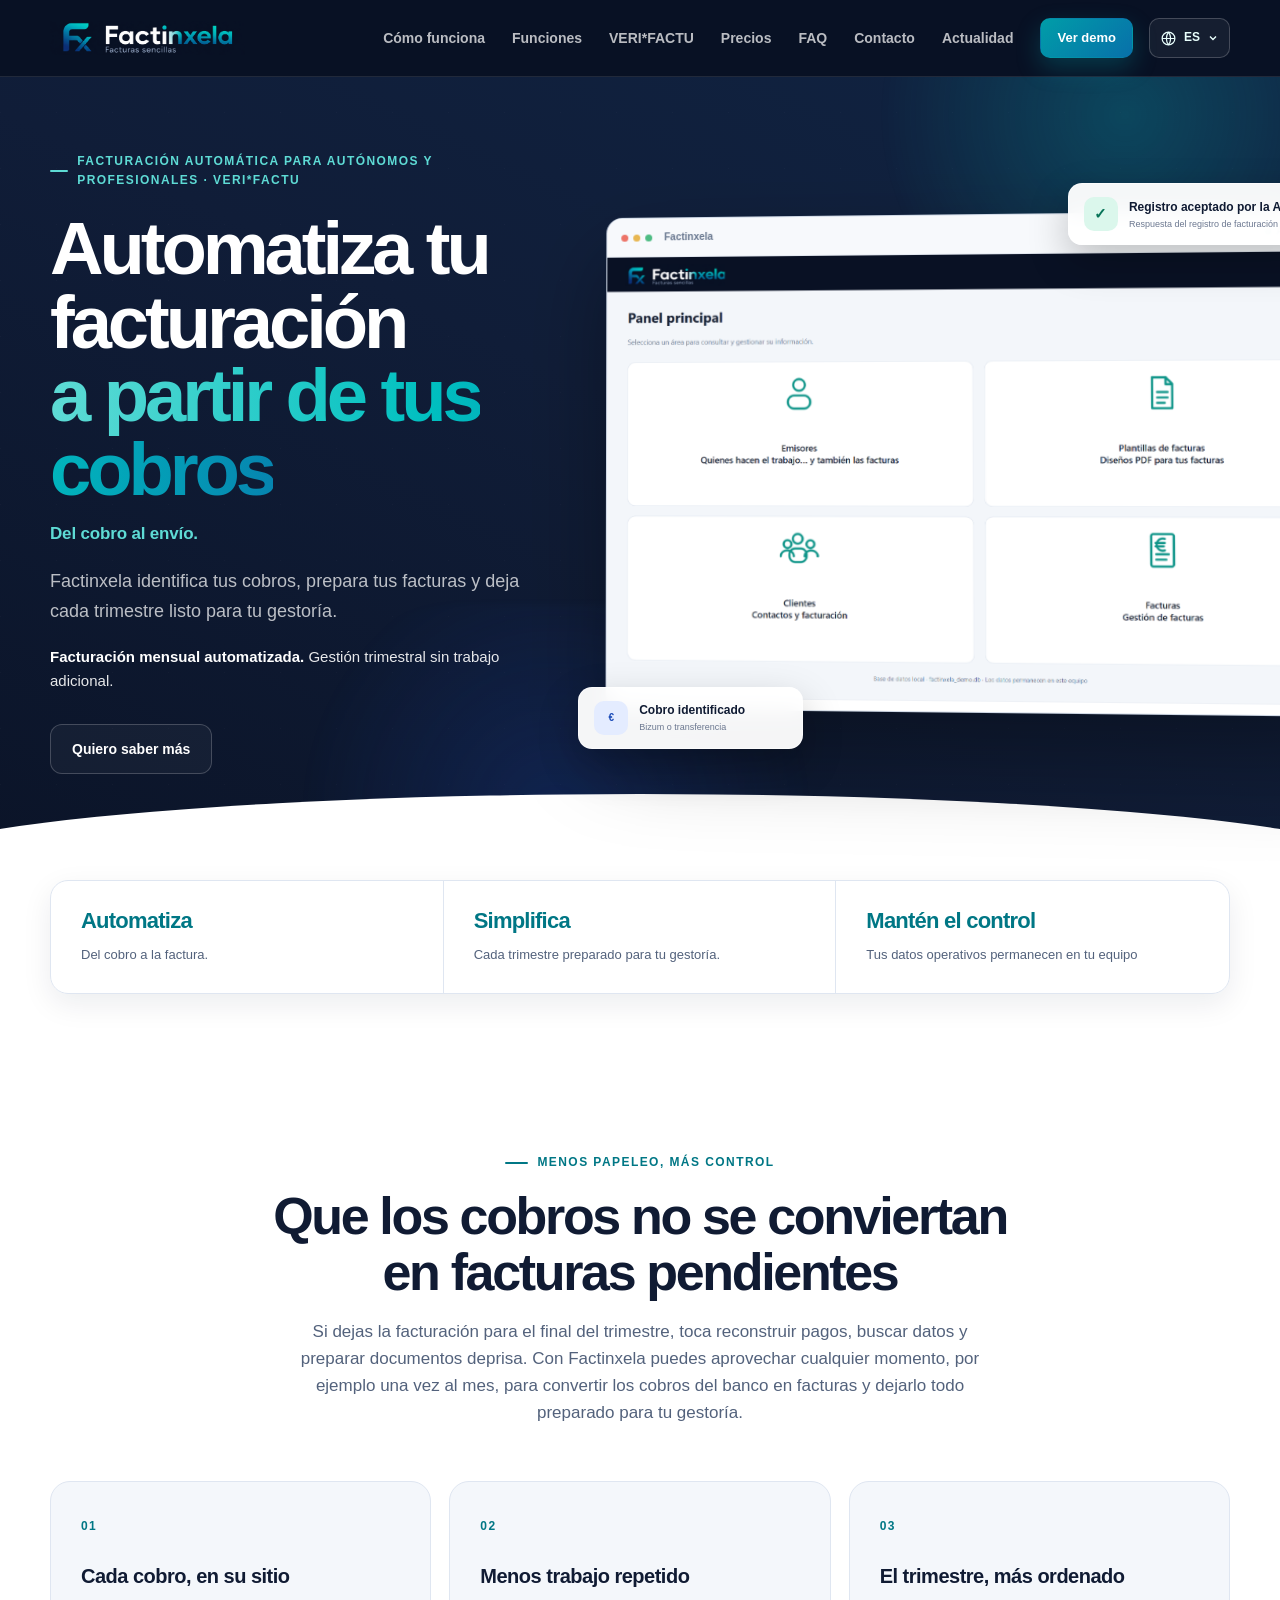
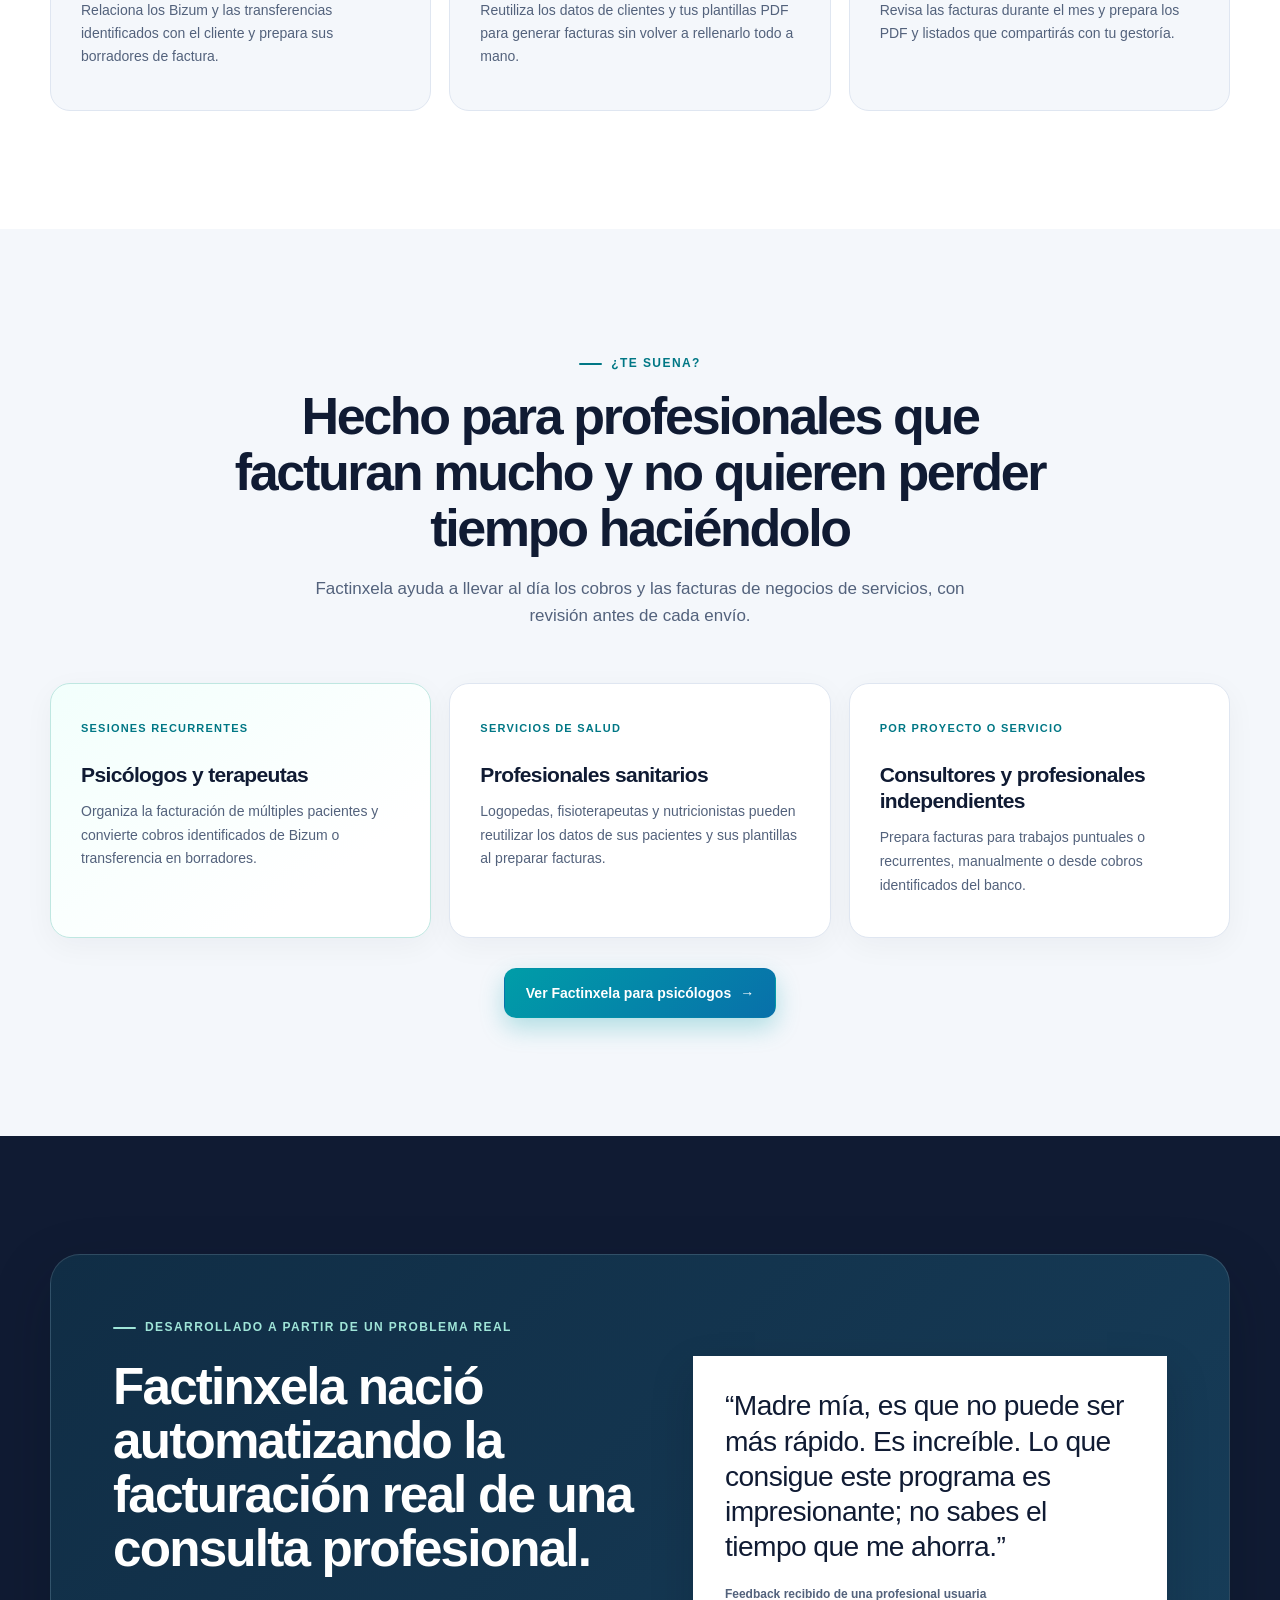
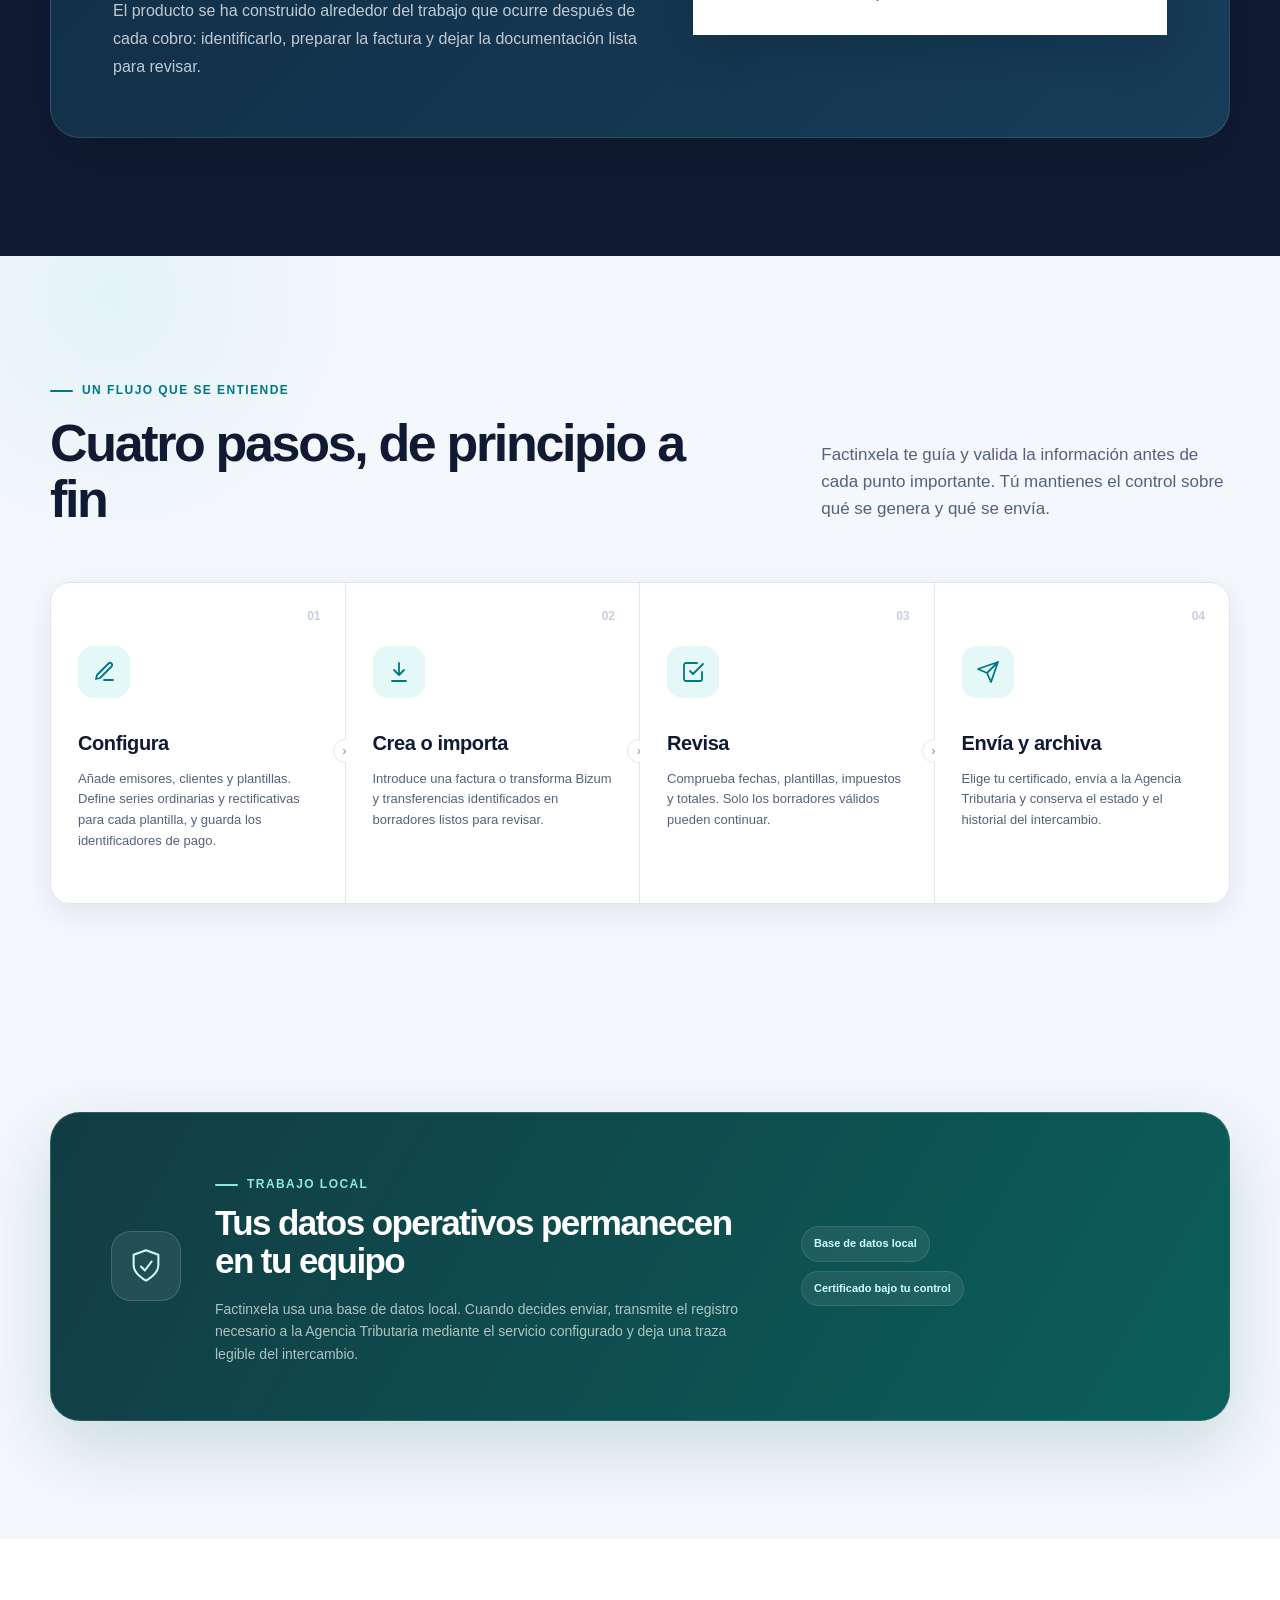
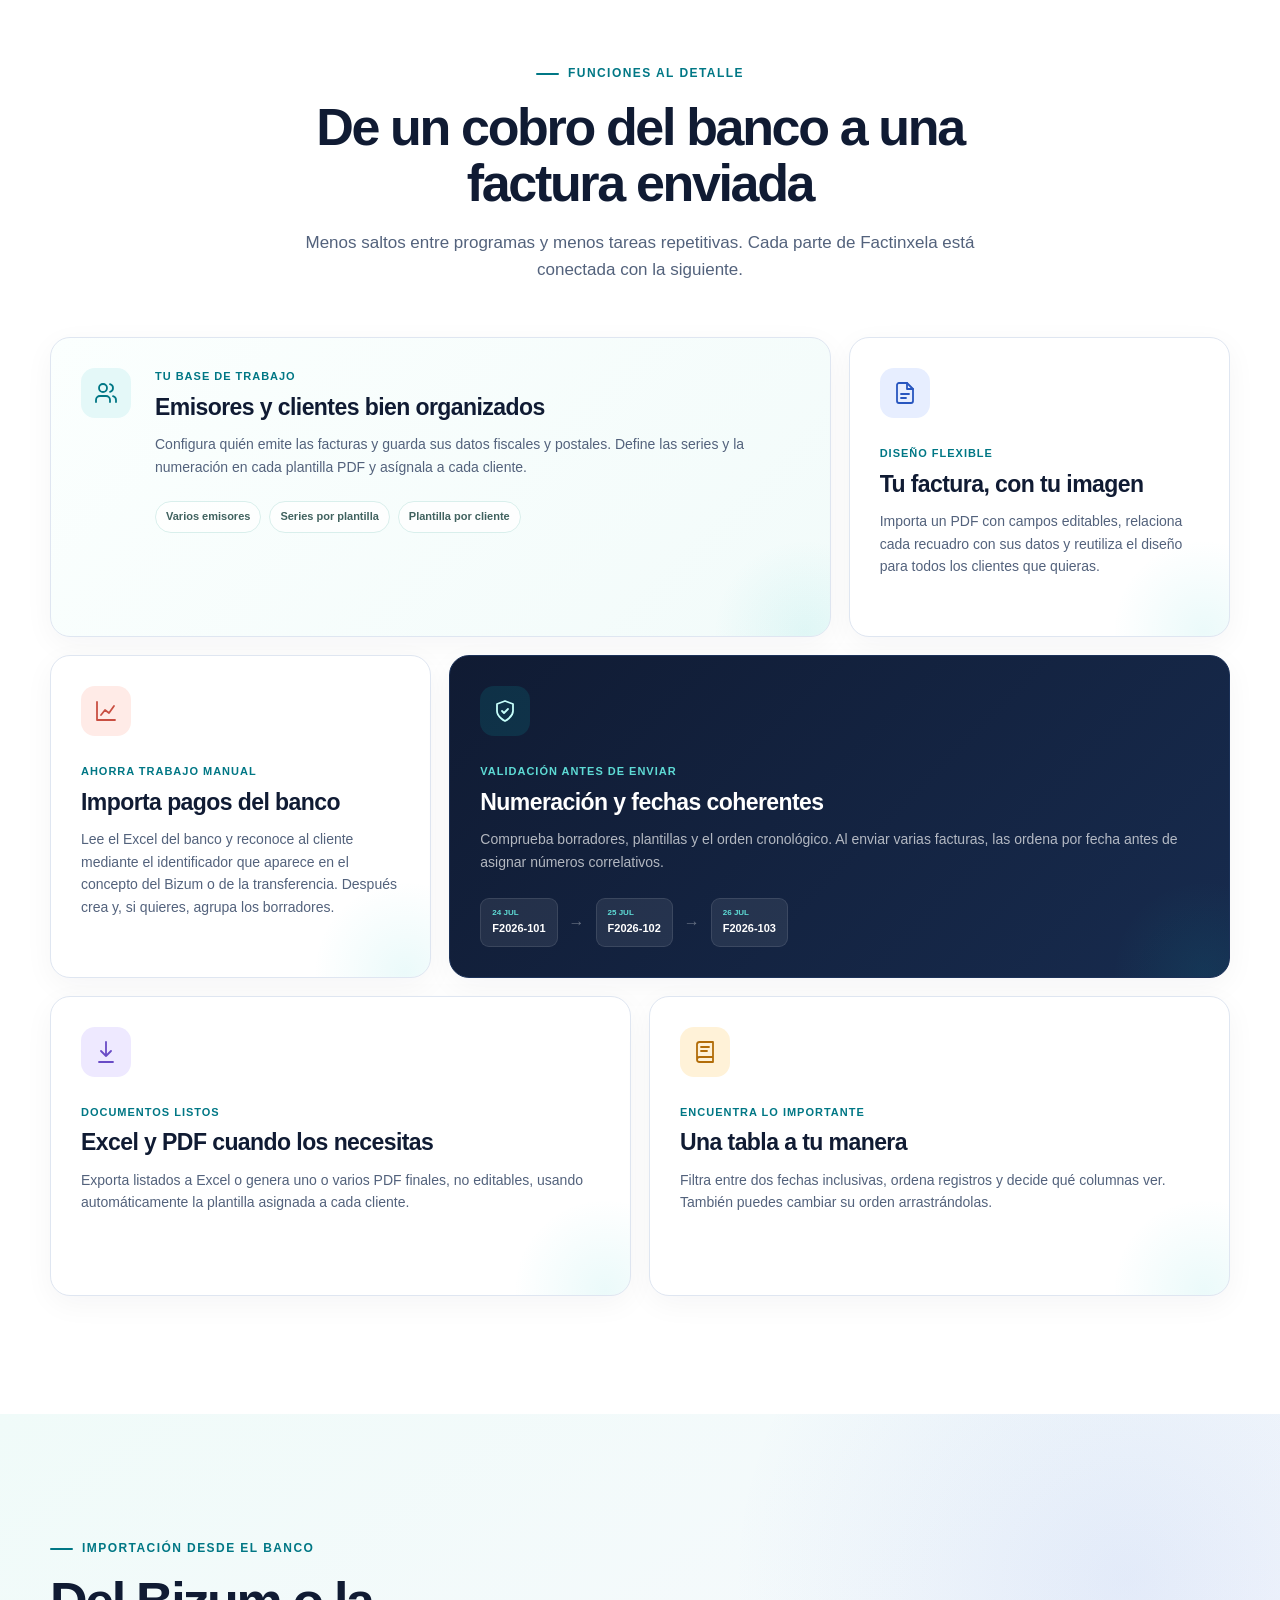
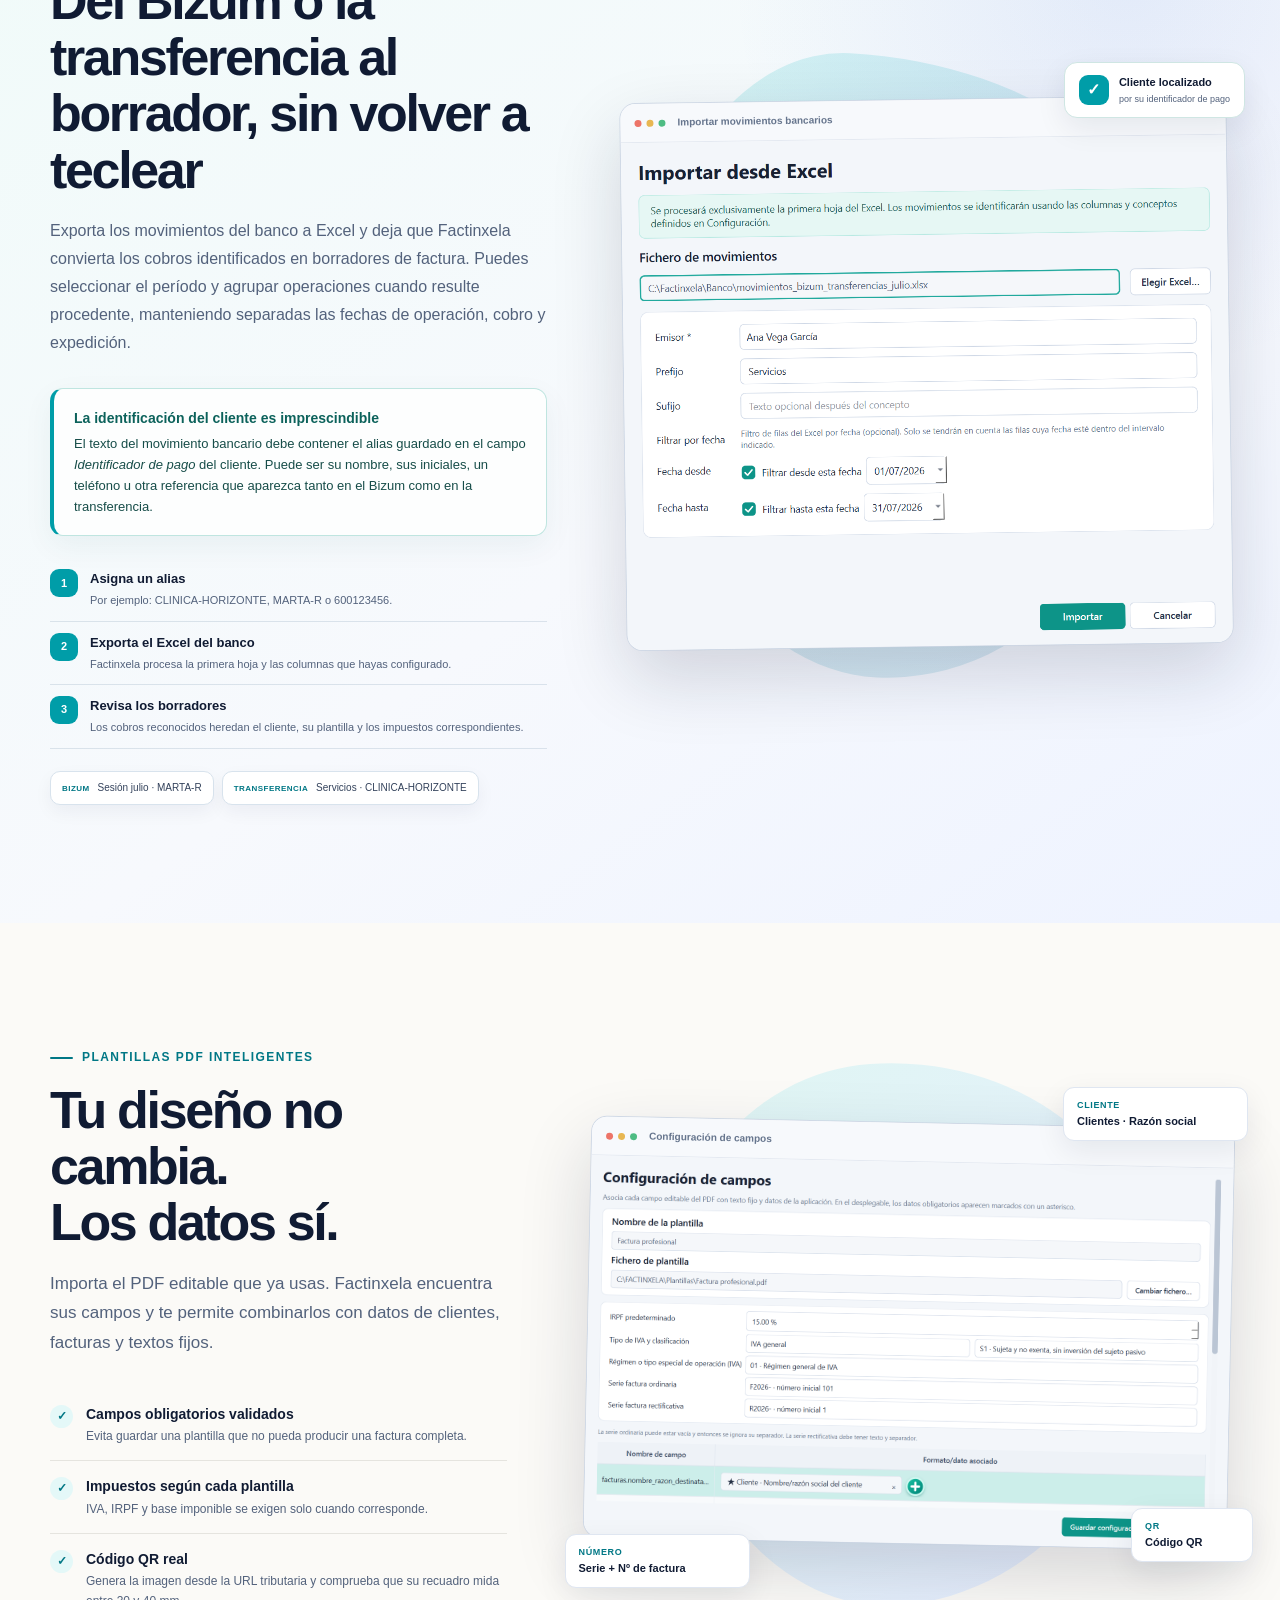
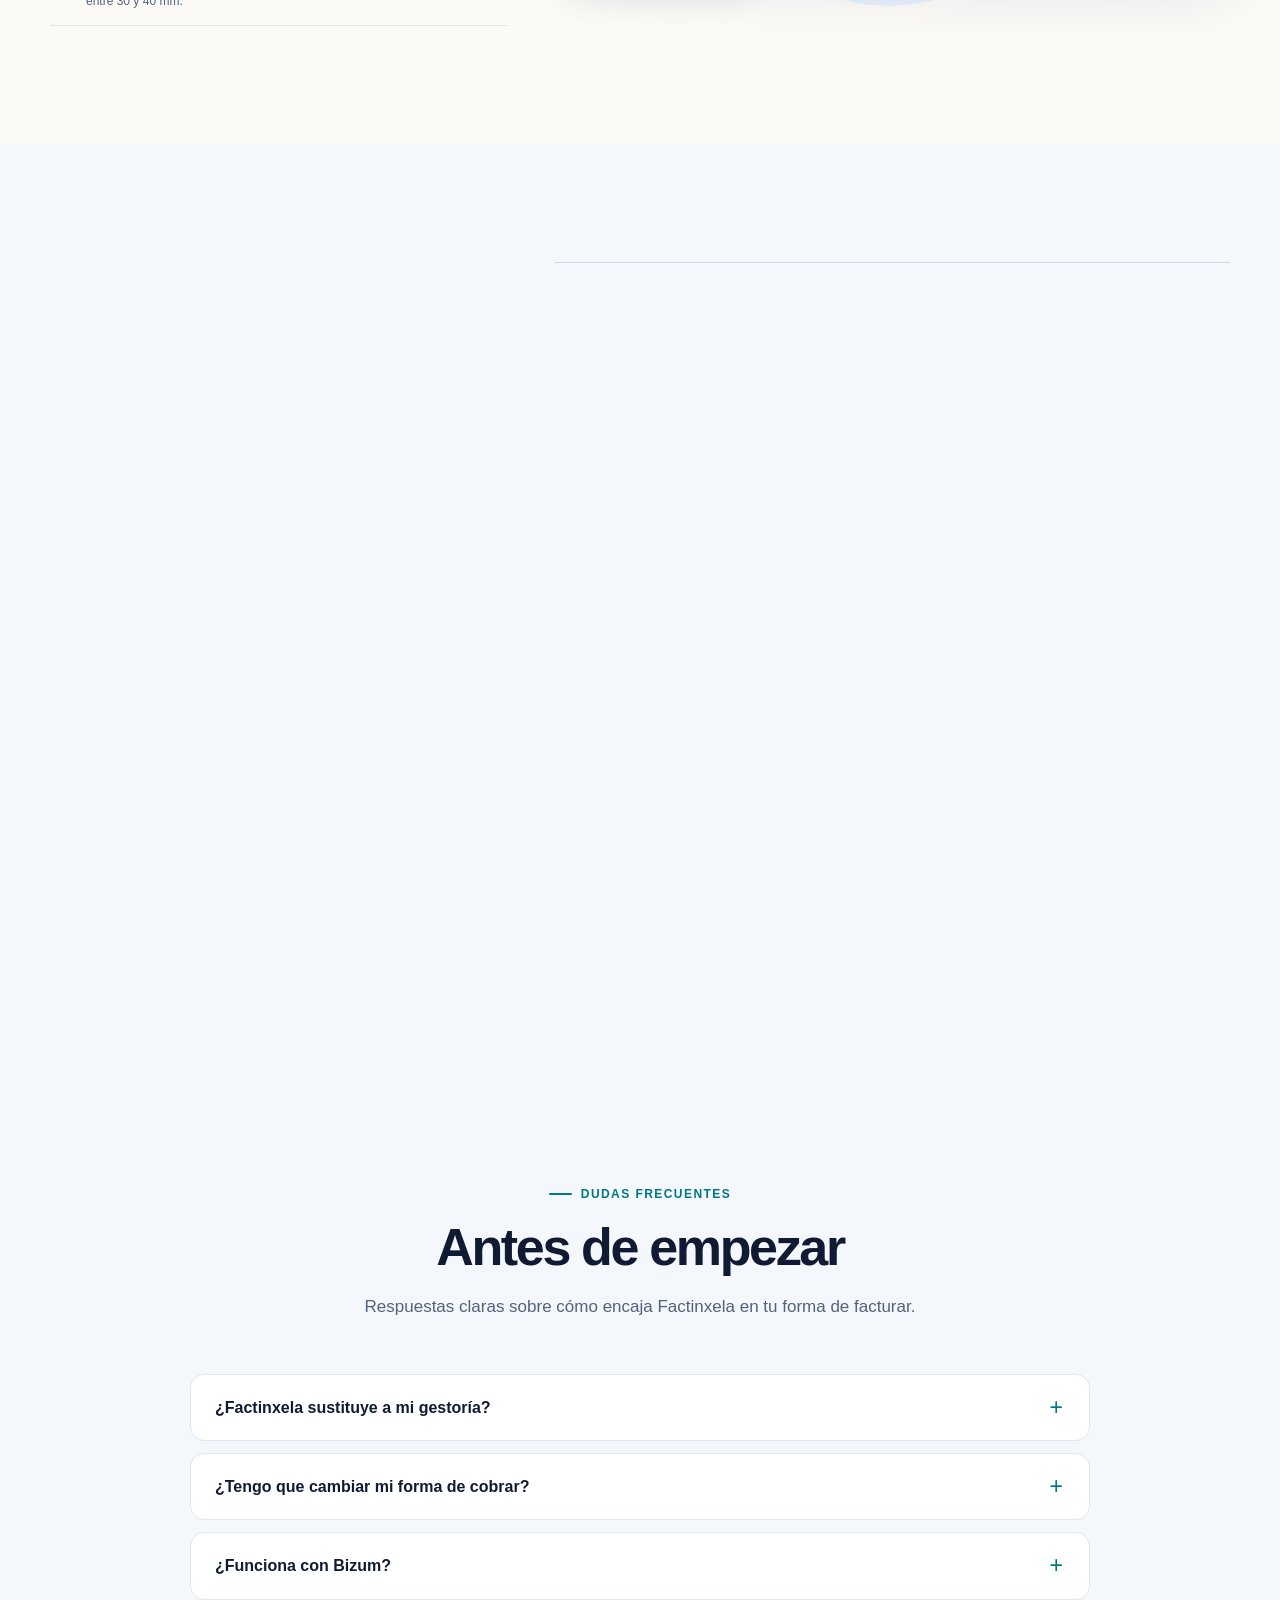
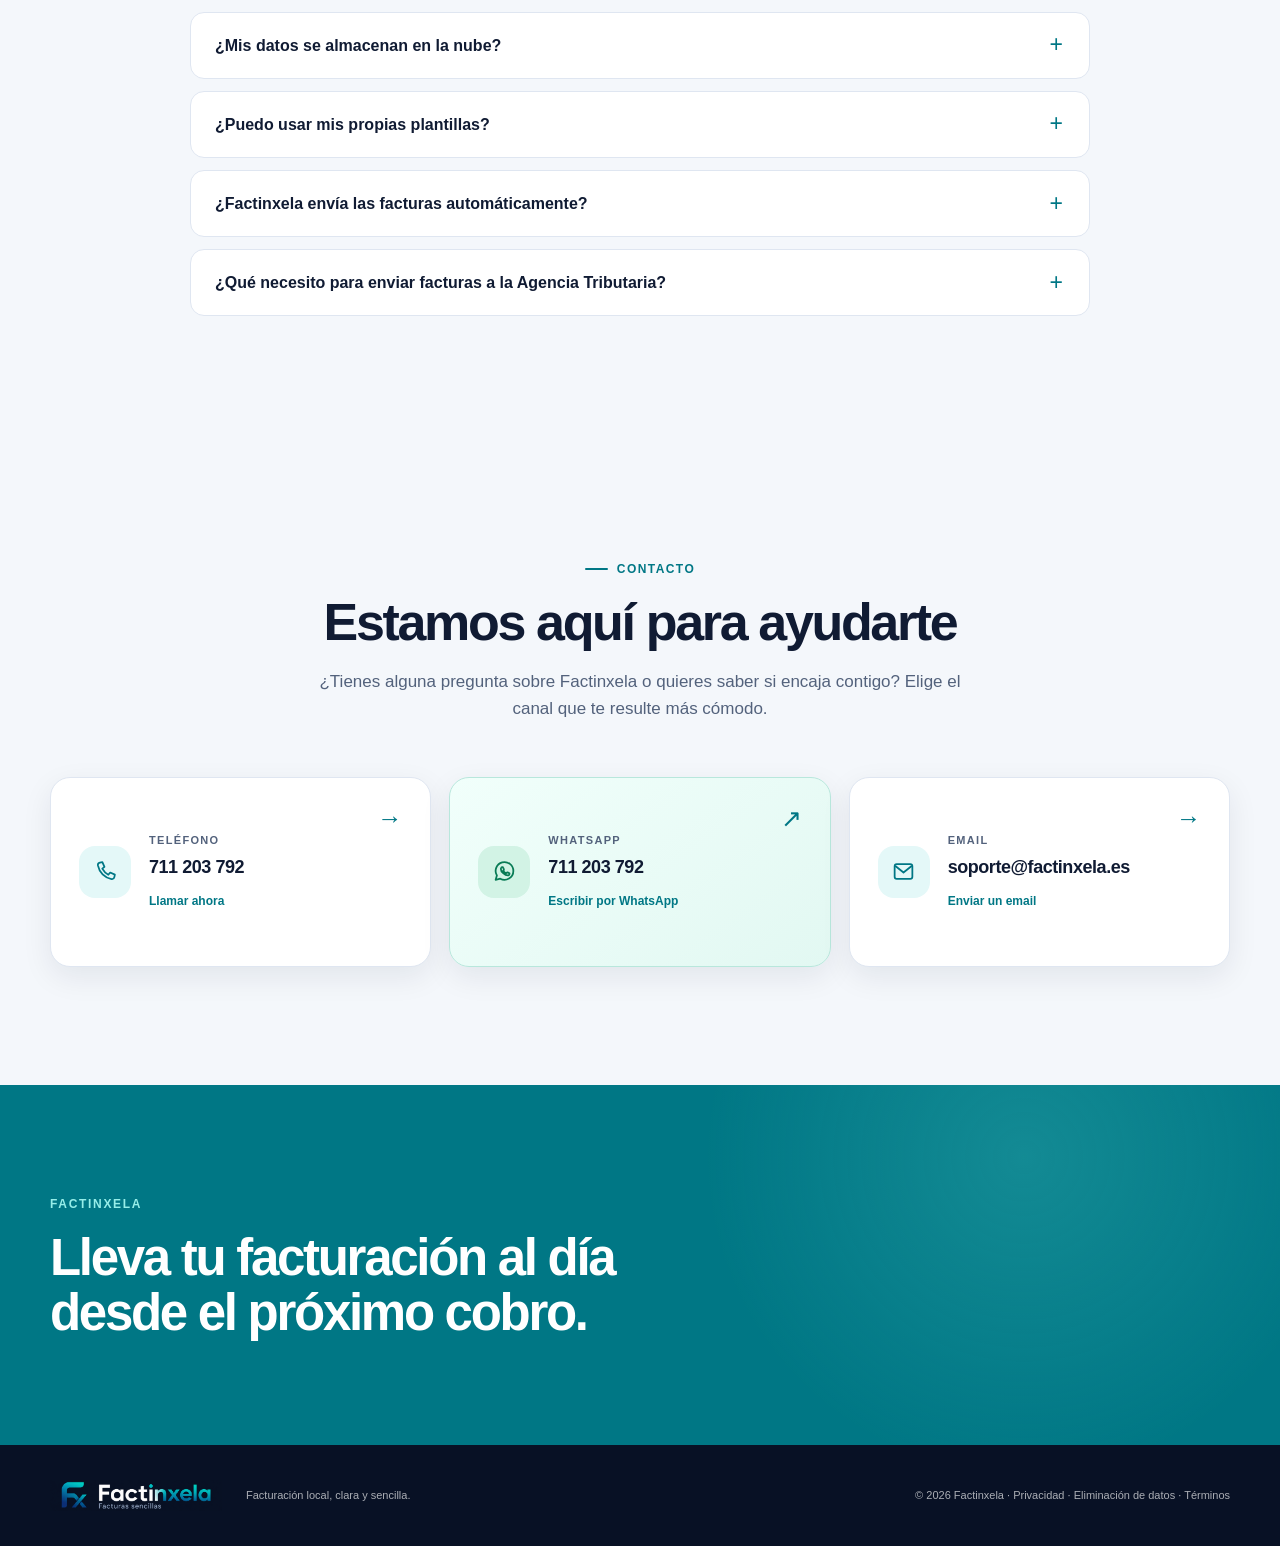
==== commit 98600c59: "completar traducciones" ====
--- a/index.html
+++ b/index.html
@@ -121,7 +121,7 @@
         <div class="section-heading centered reveal">
           <div class="eyebrow eyebrow-teal"><span></span> Menos papeleo, más control</div>
           <h2>Que los cobros no se conviertan en facturas pendientes</h2>
-          <p>Si dejas la facturación para el final del trimestre, toca reconstruir pagos, buscar datos y preparar documentos deprisa. Factinxela te ayuda a llevar ese trabajo al día y a compartirlo con tu gestoría.</p>
+          <p>Si dejas la facturación para el final del trimestre, toca reconstruir pagos, buscar datos y preparar documentos deprisa. Con Factinxela puedes aprovechar cualquier momento, por ejemplo una vez al mes, para convertir los cobros del banco en facturas y dejarlo todo preparado para tu gestoría.</p>
         </div>
         <div class="benefit-grid">
           <article class="benefit-card reveal">
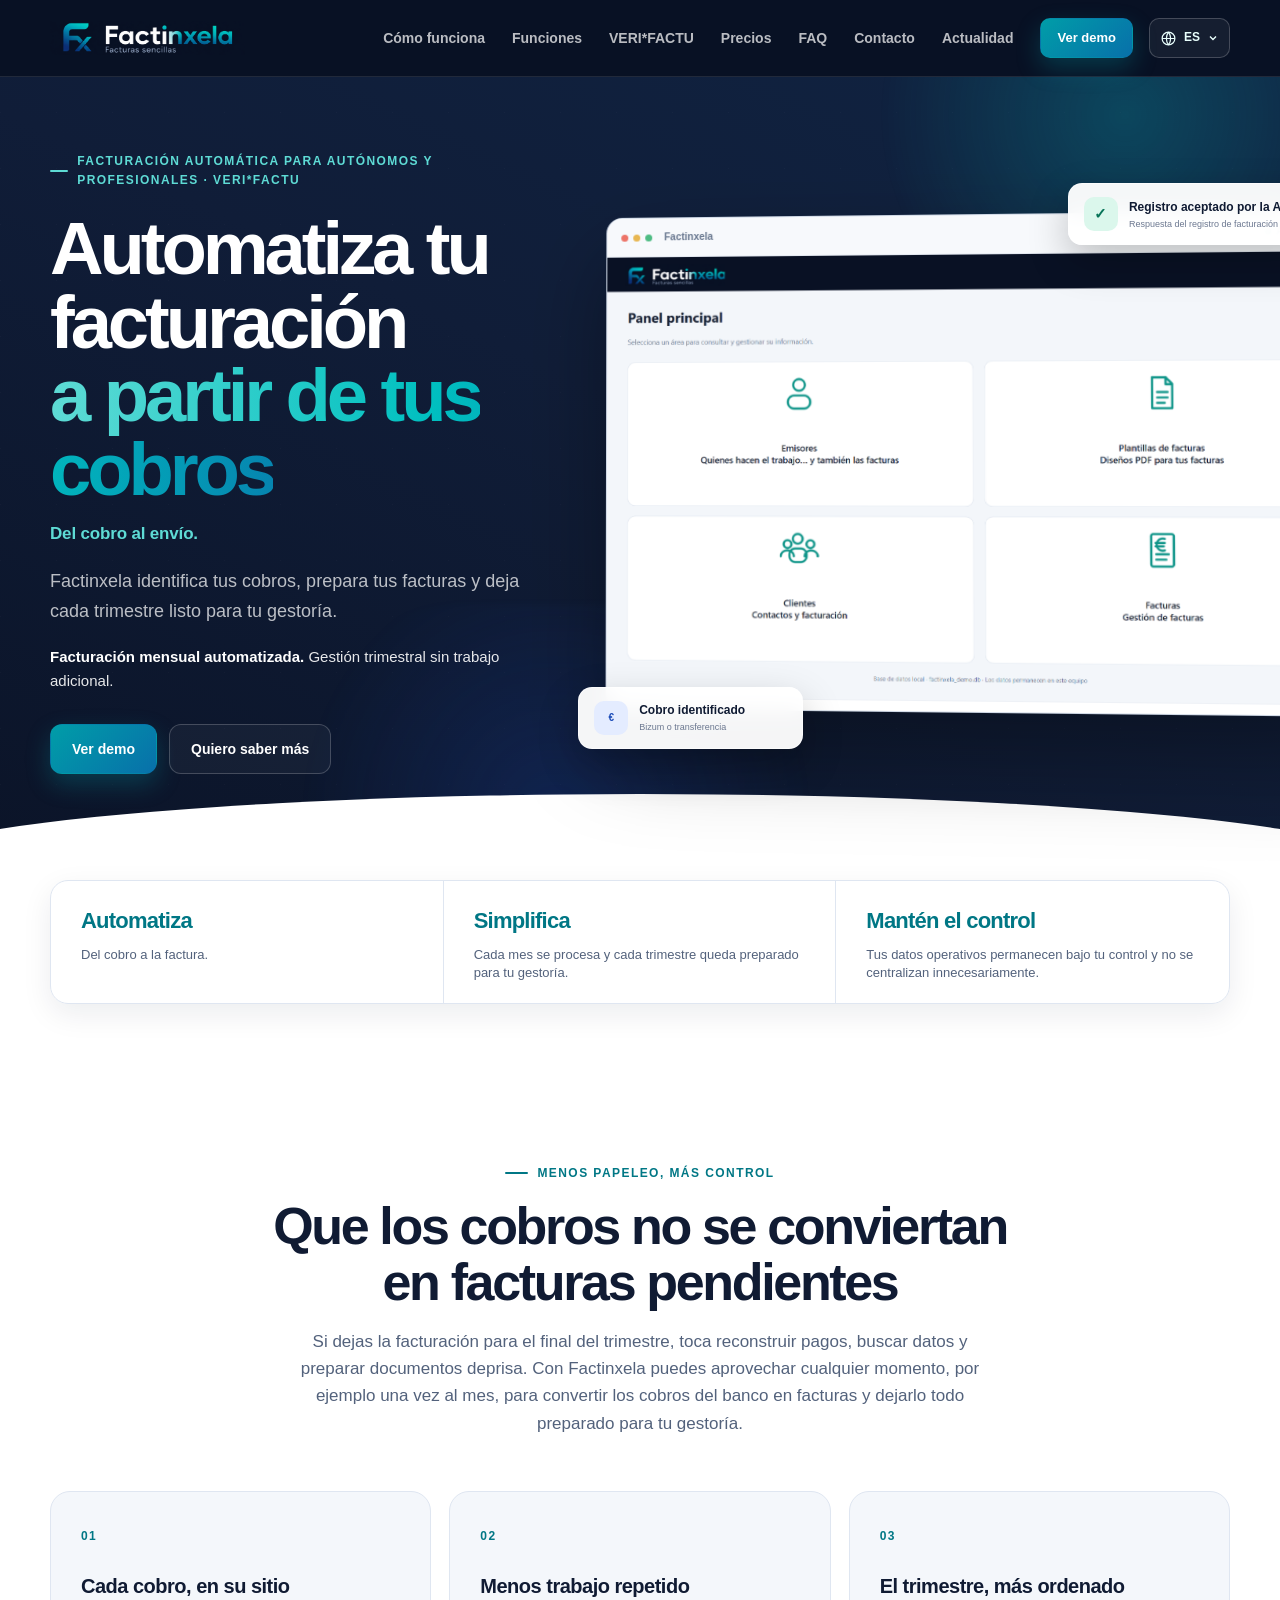
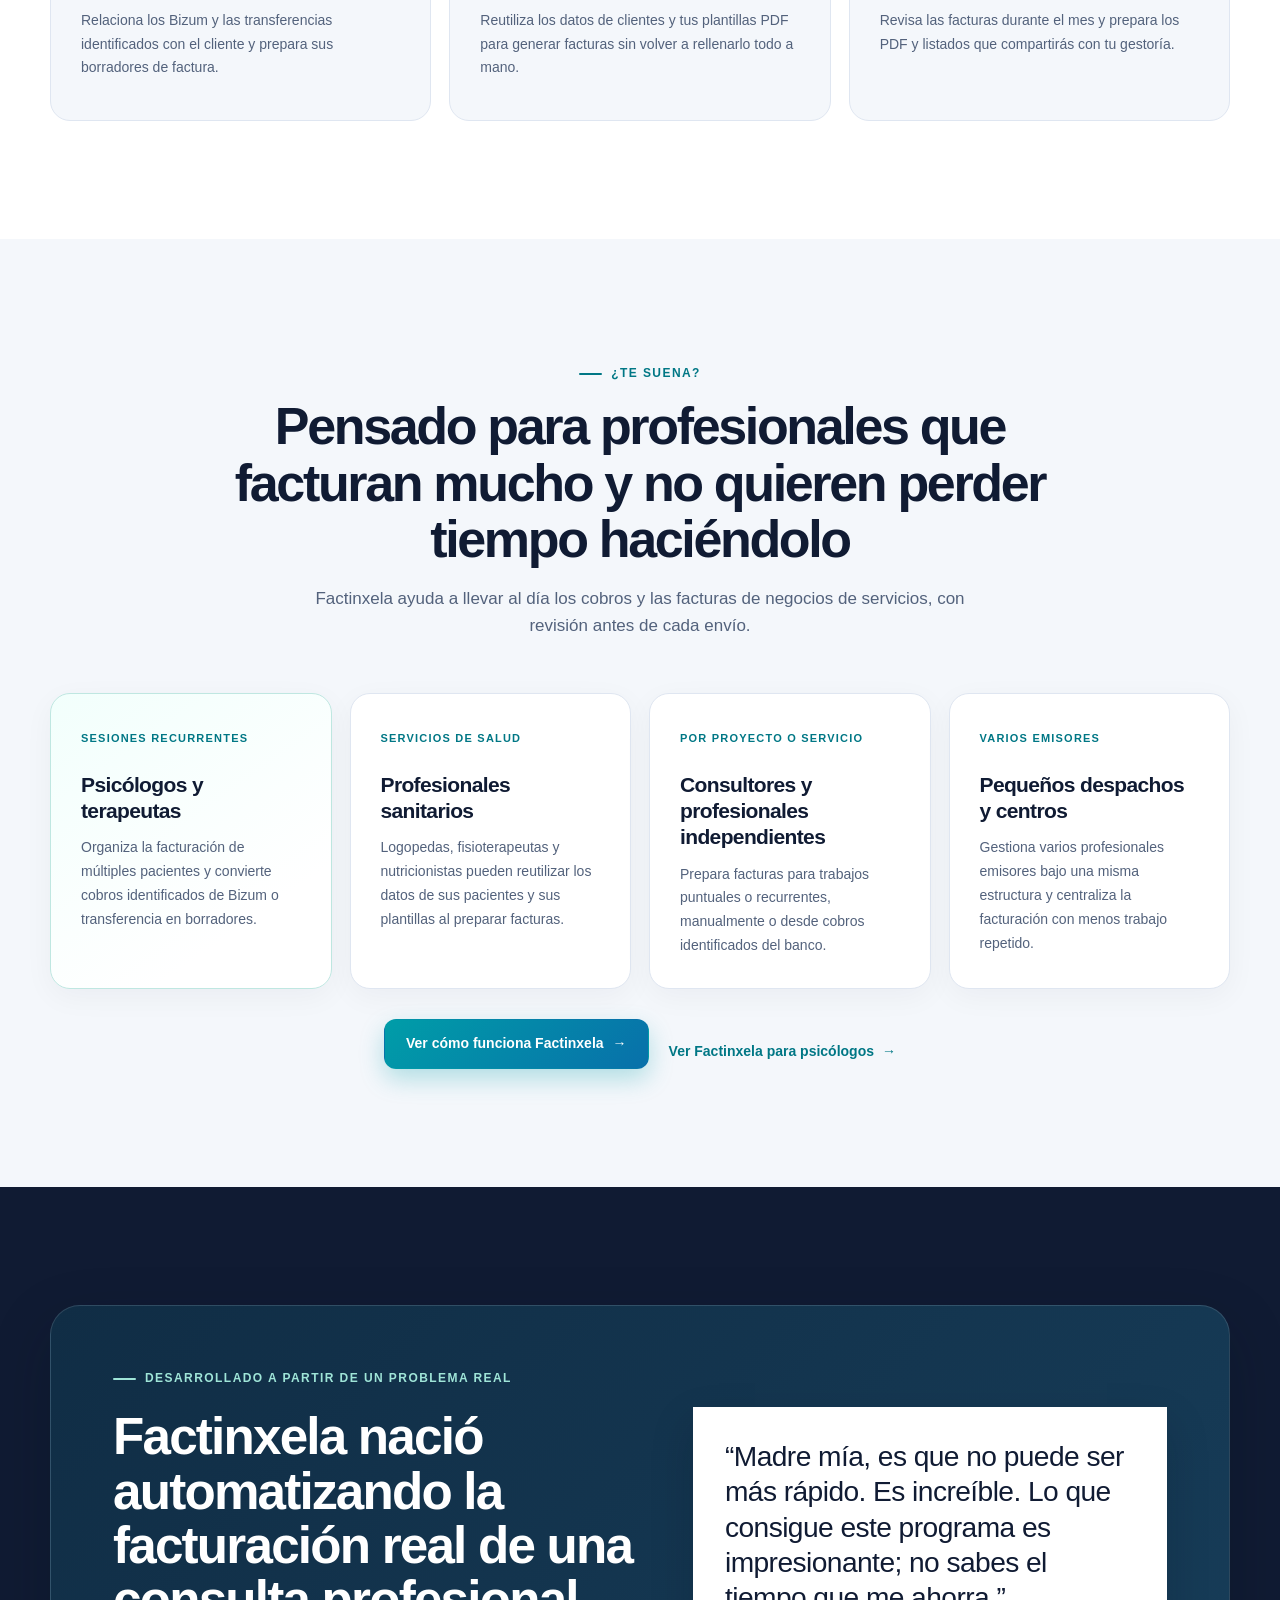
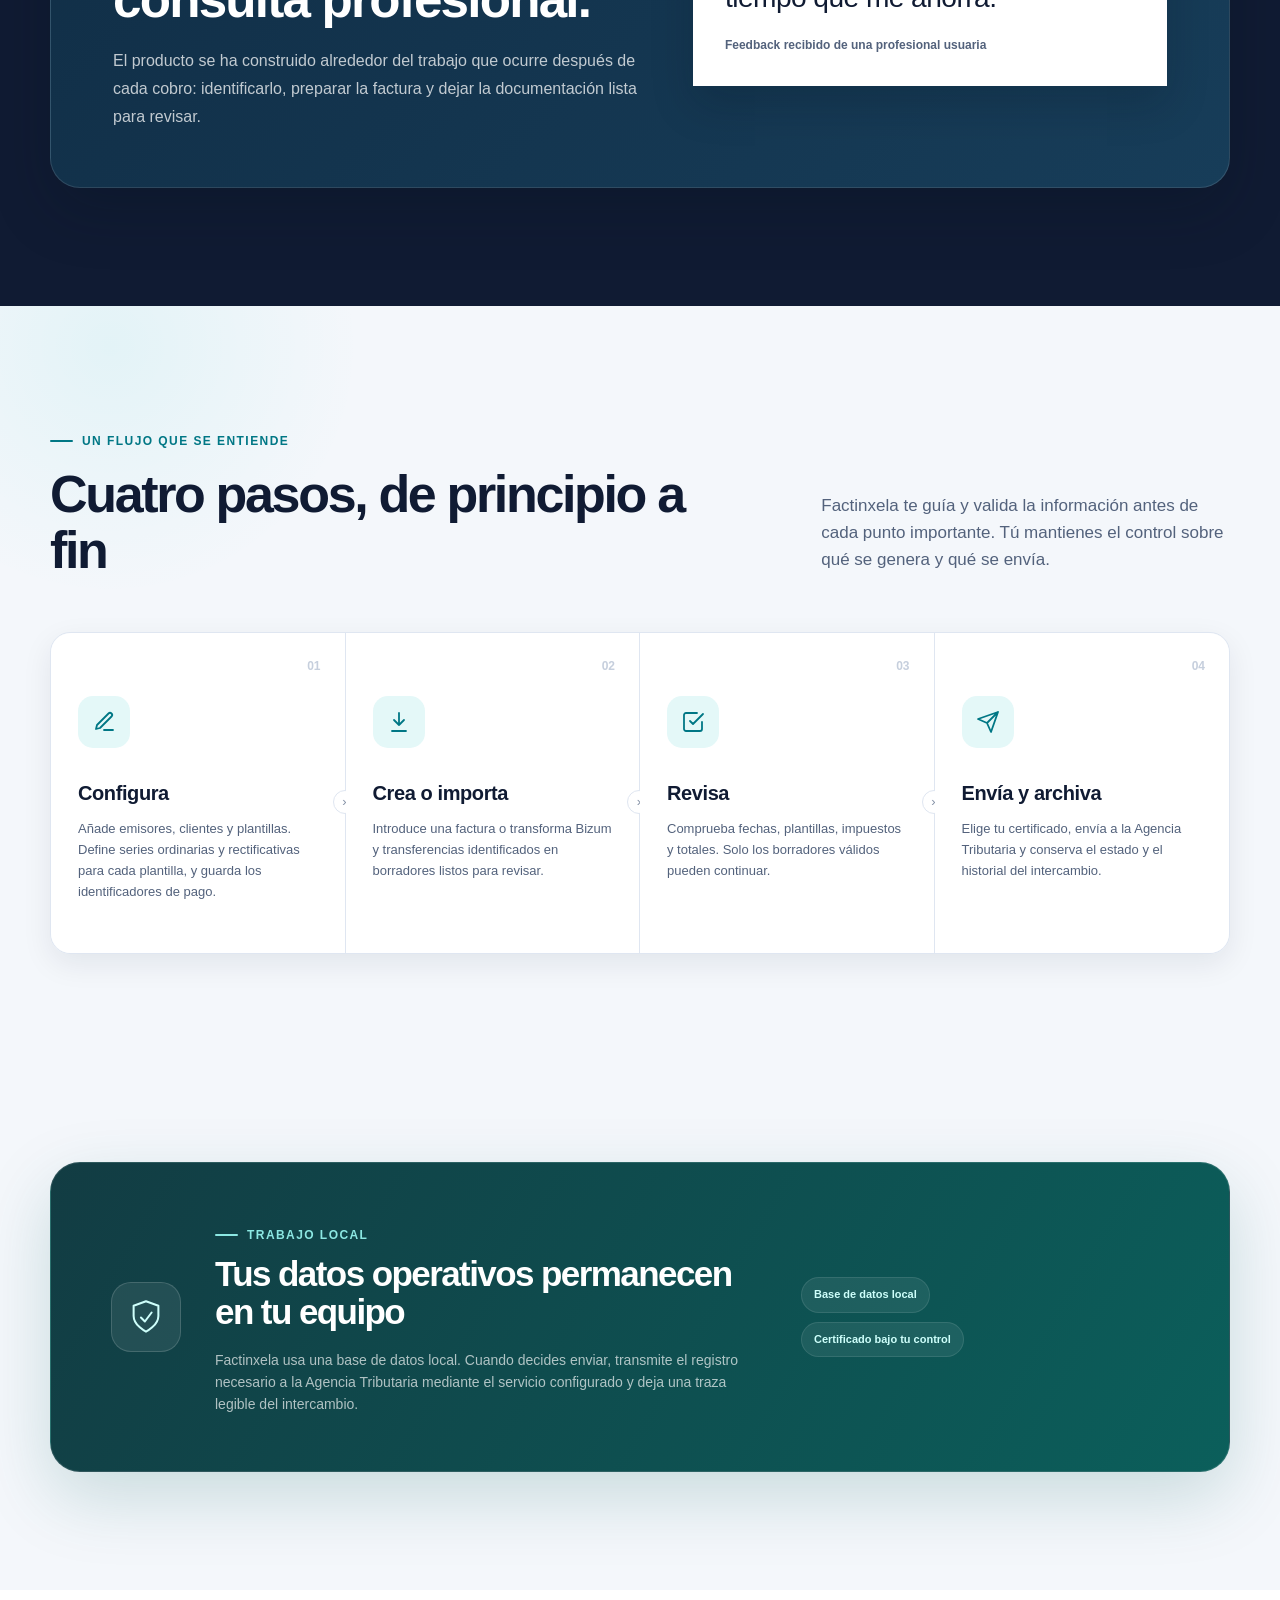
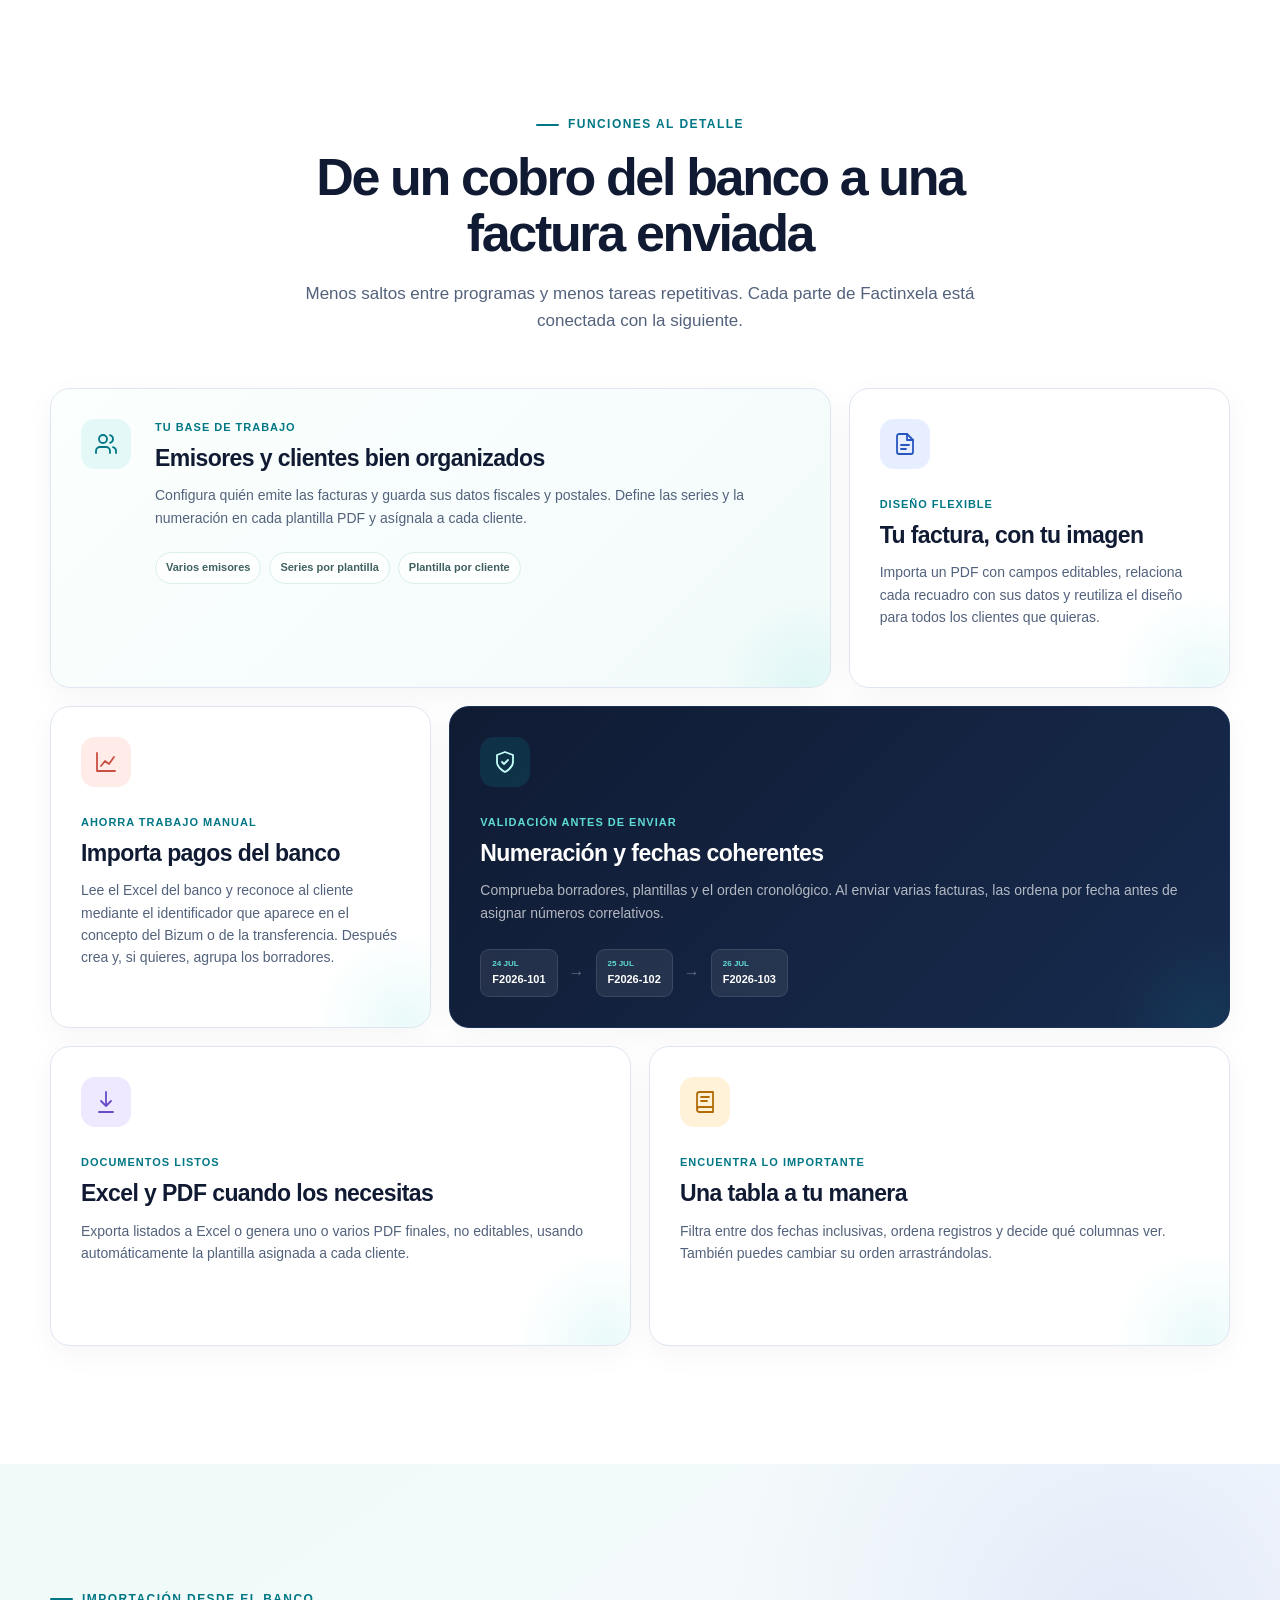
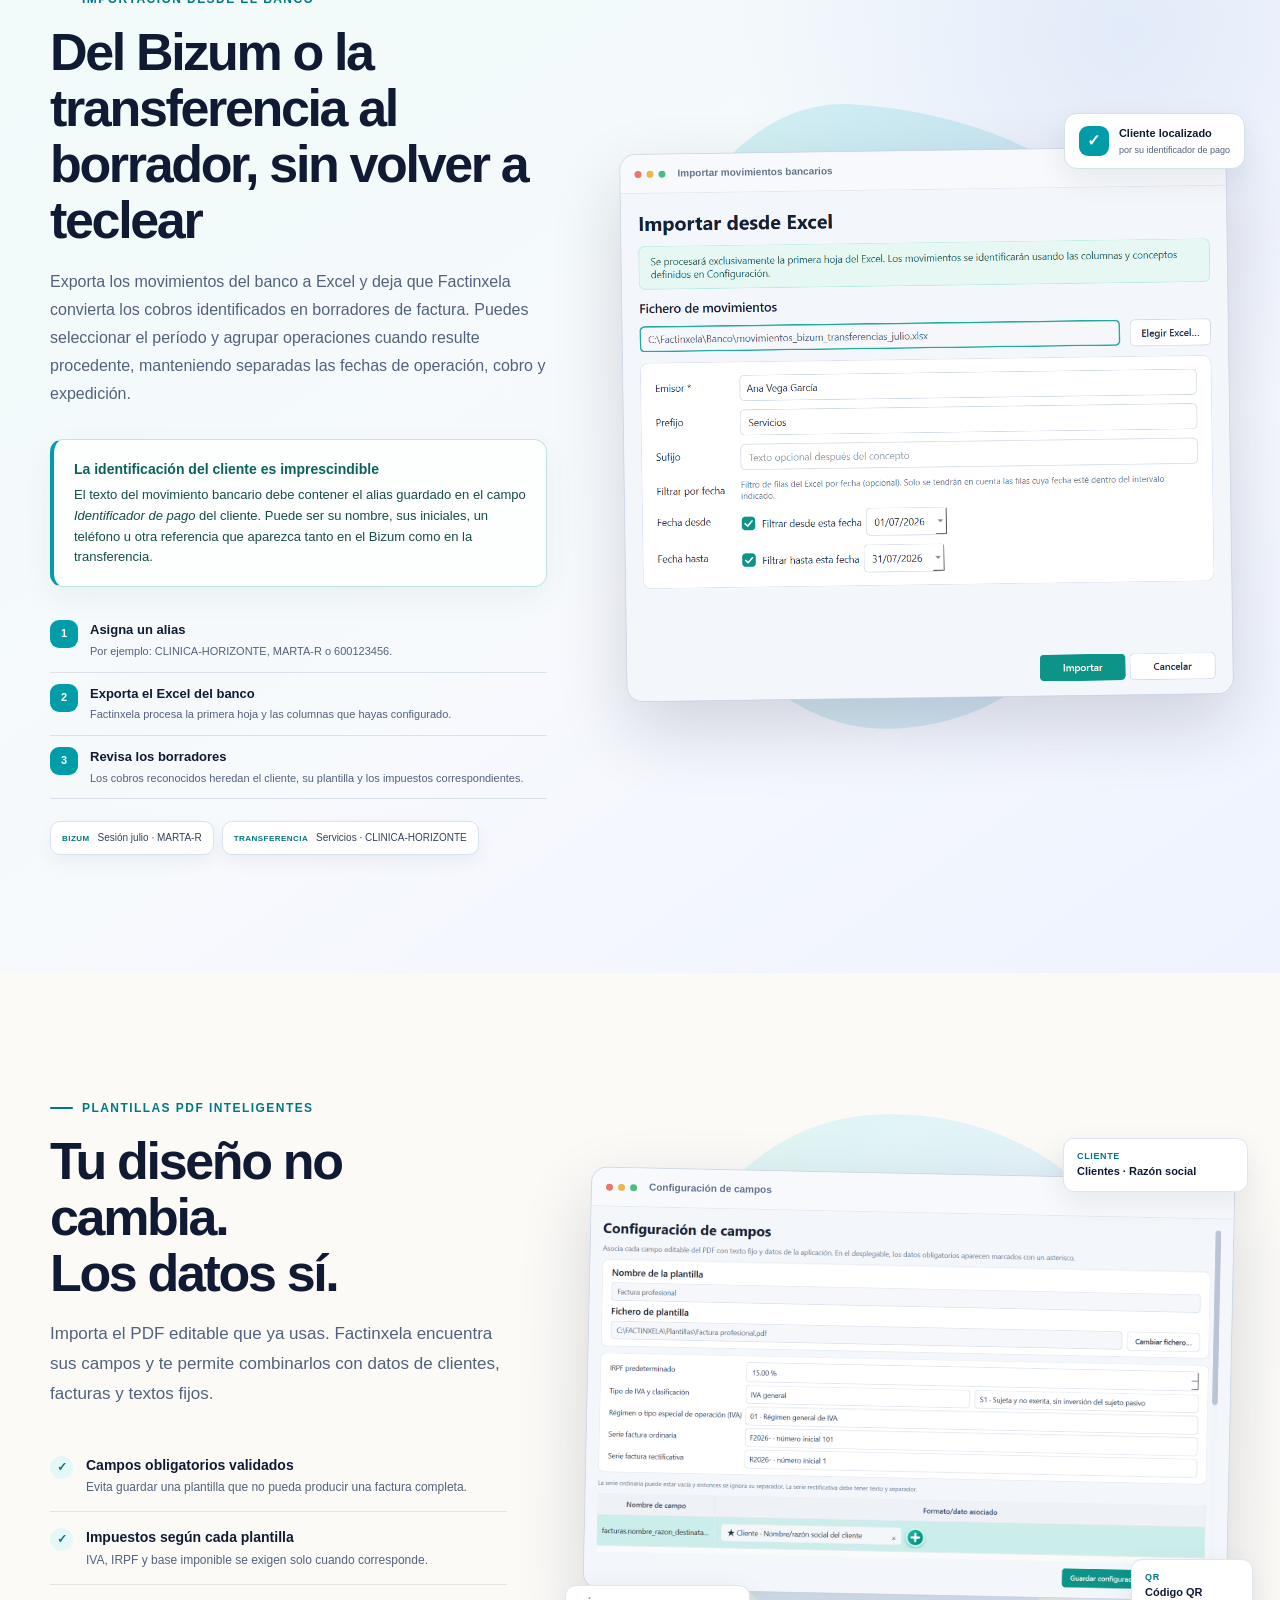
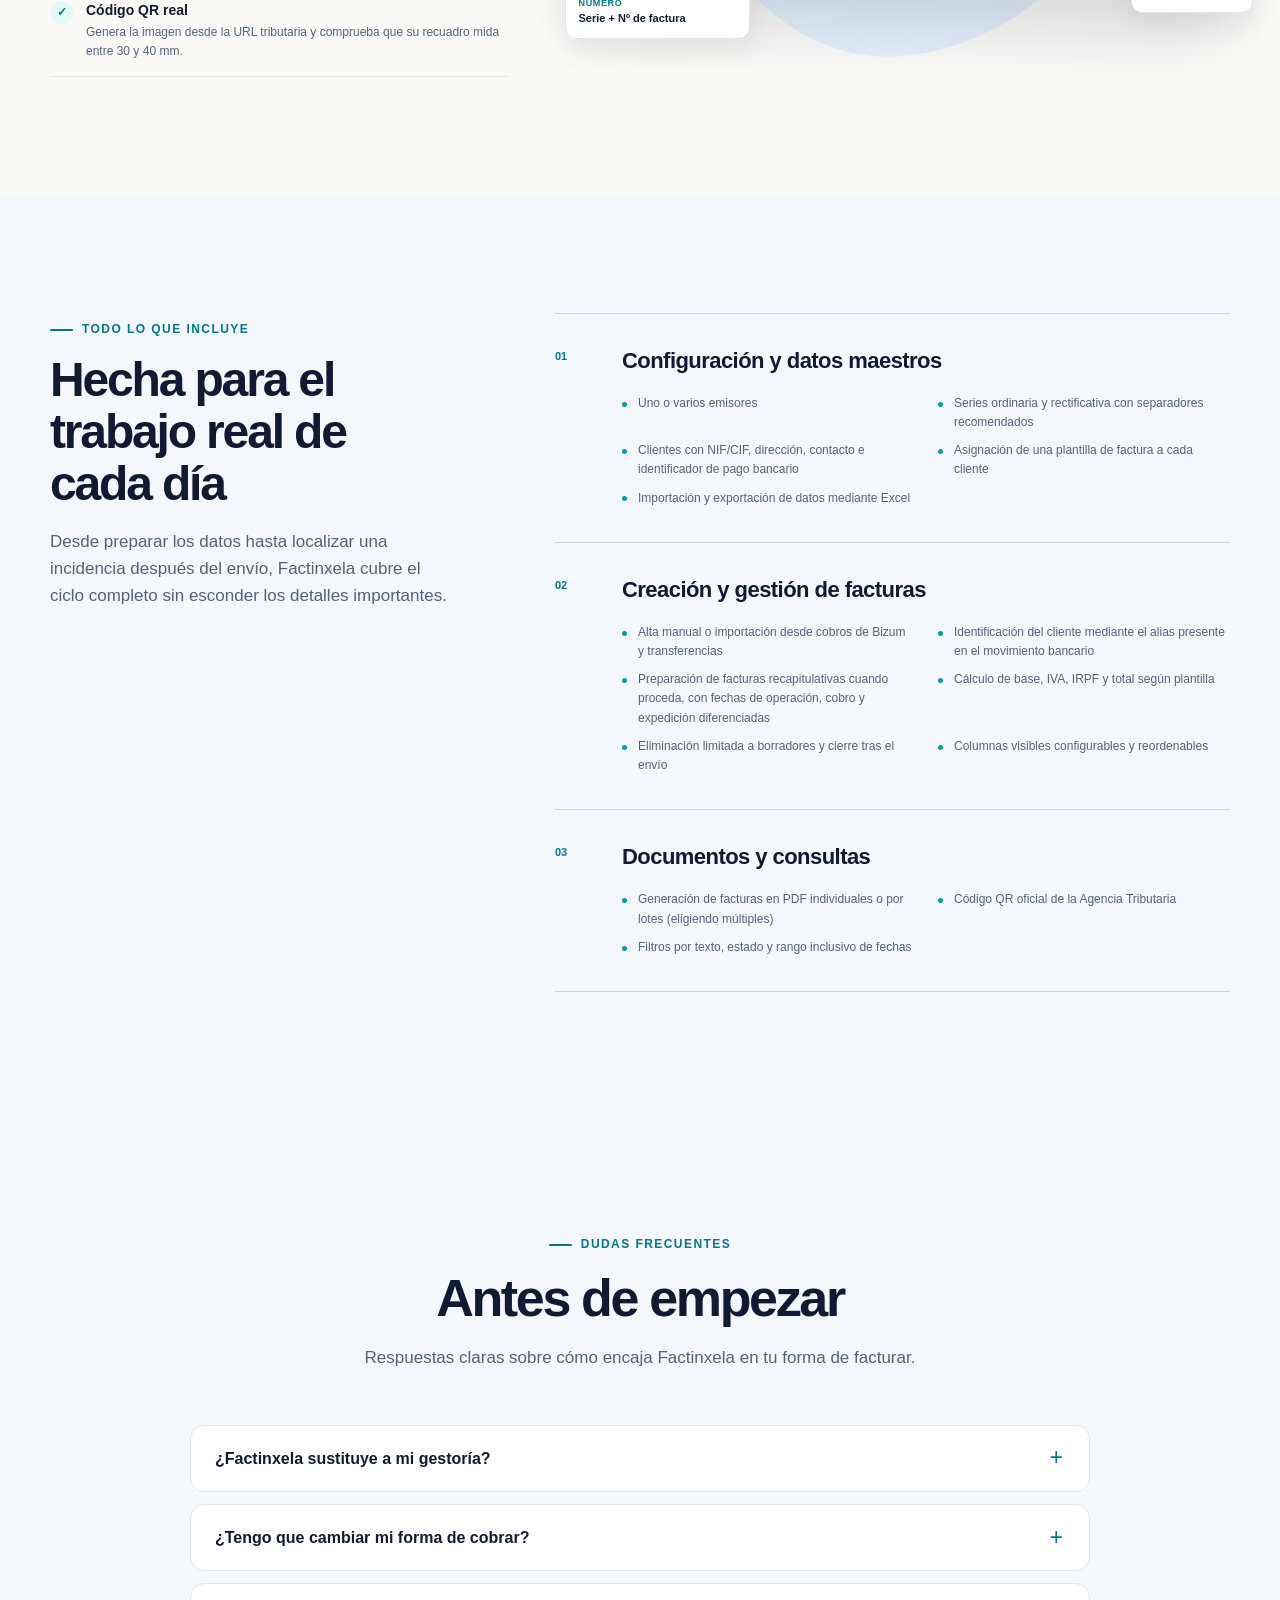
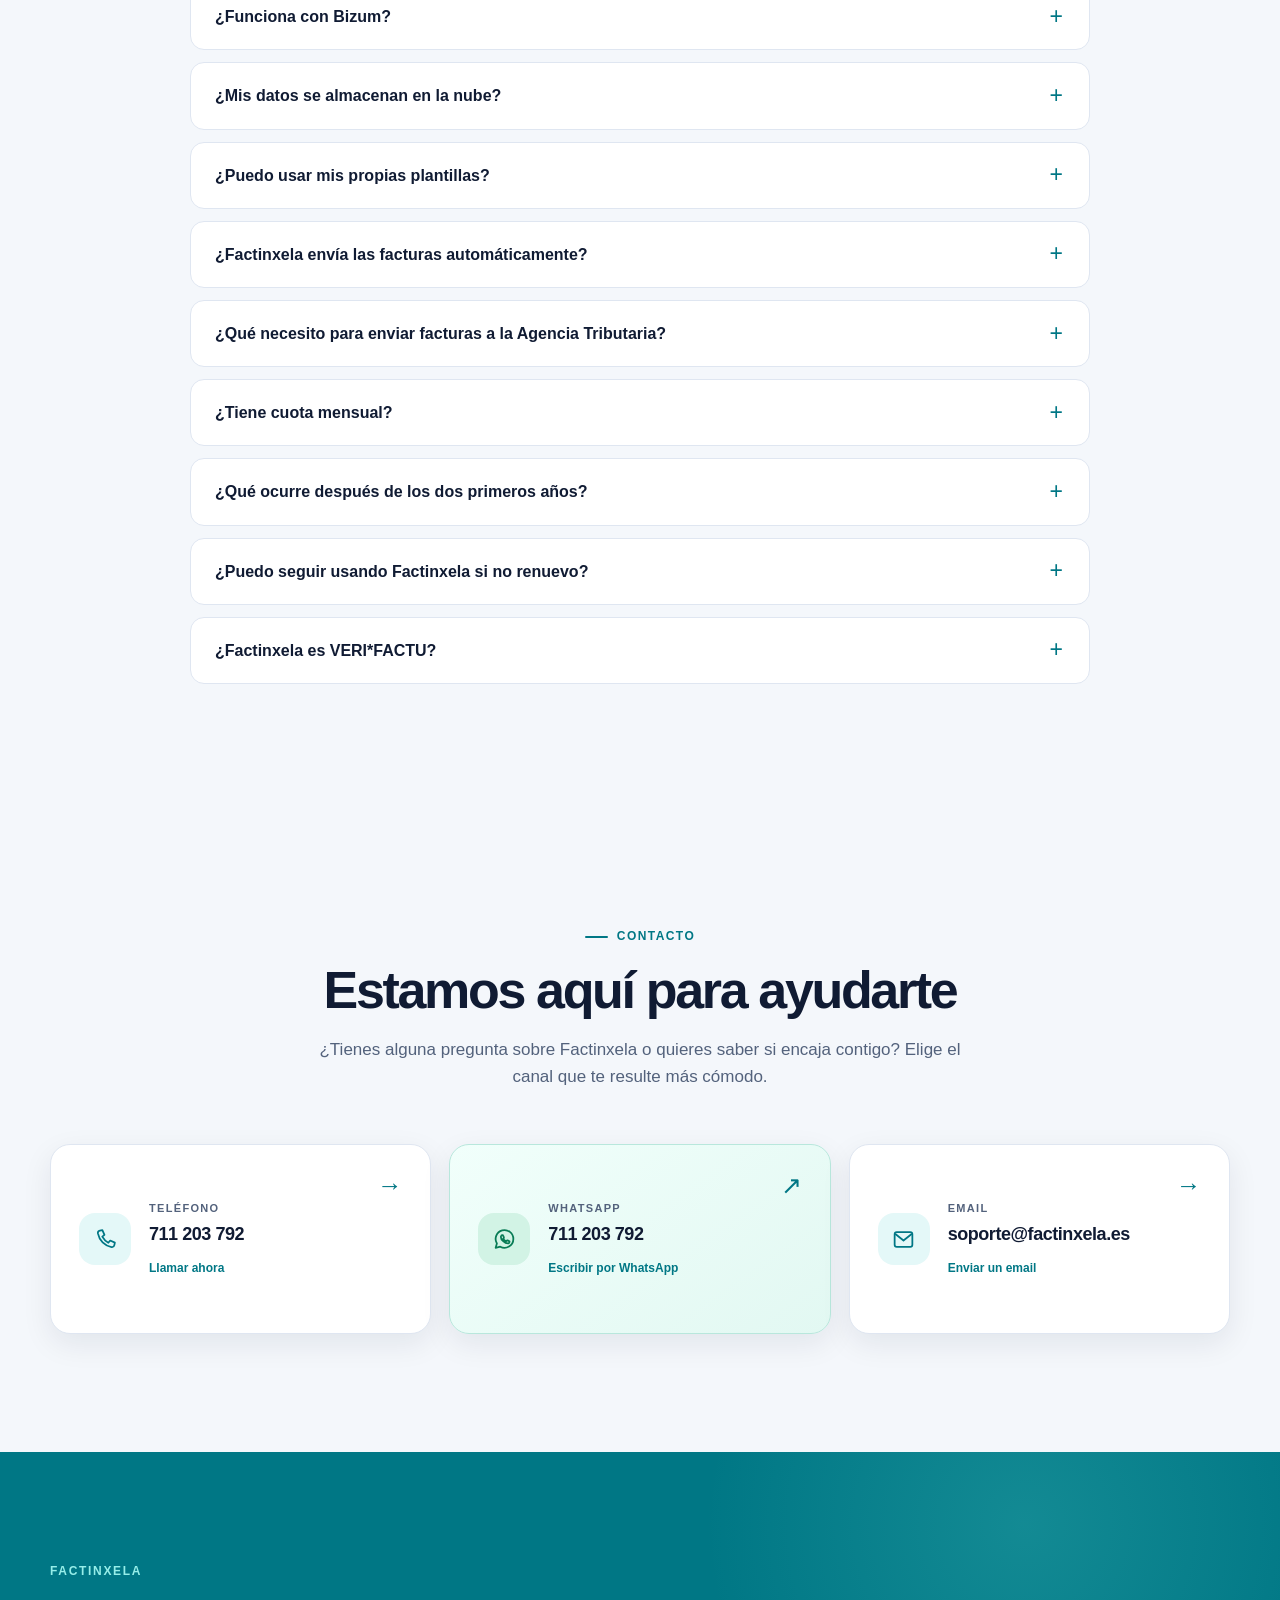
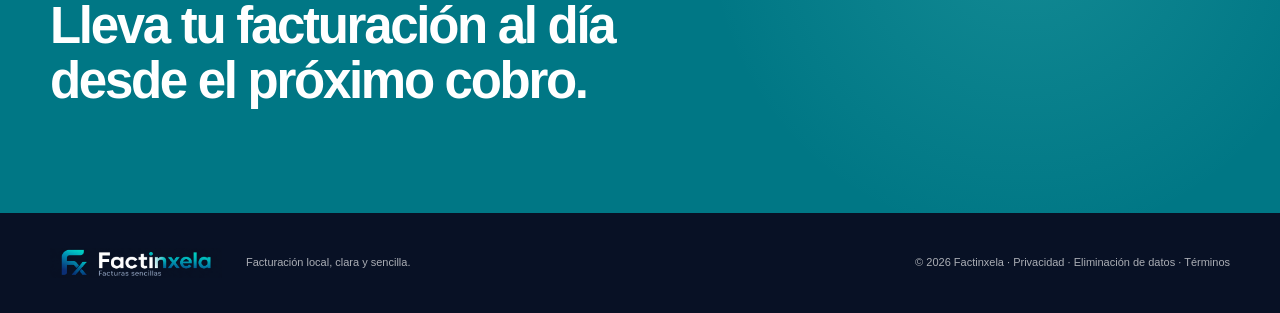
==== commit 6e7412b5: "subir google analytics" ====
--- a/index.html
+++ b/index.html
@@ -3,10 +3,10 @@
 <head>
   <meta charset="utf-8">
   <meta name="viewport" content="width=device-width, initial-scale=1">
-  <meta name="description" content="Software de facturación automática para autónomos y profesionales. Factinxela identifica tus cobros, prepara tus facturas y deja cada trimestre listo para tu gestoría.">
+  <meta name="description" content="Factinxela automatiza la facturación de autónomos y profesionales a partir de sus cobros. Cierre mensual, gestión trimestral y sin cuotas mensuales.">
   <meta name="theme-color" content="#101b33">
   <meta property="og:title" content="Factinxela | Facturación automática para autónomos y profesionales">
-  <meta property="og:description" content="Factinxela identifica tus cobros, prepara tus facturas y deja cada trimestre listo para tu gestoría.">
+  <meta property="og:description" content="Factinxela automatiza la facturación de autónomos y profesionales a partir de sus cobros. Cierre mensual, gestión trimestral y sin cuotas mensuales.">
   <meta property="og:type" content="website">
   <meta property="og:url" content="https://factinxela.es/">
   <meta property="og:image" content="assets/screenshots/01-panel-principal.png">
@@ -23,7 +23,26 @@
     "logo": "https://factinxela.es/assets/Factinxela_dark.png"
   }
   </script>
+  <script type="application/ld+json">
+  {
+    "@context": "https://schema.org",
+    "@type": "SoftwareApplication",
+    "name": "Factinxela",
+    "applicationCategory": "BusinessApplication",
+    "operatingSystem": "Windows",
+    "description": "Software de facturación automática para autónomos y profesionales a partir de sus cobros.",
+    "url": "https://factinxela.es/",
+    "offers": {
+      "@type": "Offer",
+      "price": "395",
+      "priceCurrency": "EUR",
+      "description": "Licencia inicial para un profesional emisor"
+    }
+  }
+  </script>
   <script src="translations.js" defer></script>
+  <script src="analytics-config.js" defer></script>
+  <script src="analytics.js" defer></script>
   <script src="app.js" defer></script>
 </head>
 <body>
@@ -81,7 +100,8 @@
           <p class="hero-lead">Factinxela identifica tus cobros, prepara tus facturas y deja cada trimestre listo para tu gestoría.</p>
           <p class="hero-benefit"><strong>Facturación mensual automatizada.</strong> Gestión trimestral sin trabajo adicional.</p>
           <div class="hero-actions">
-            <a class="button button-ghost" href="#flujo">Quiero saber más</a>
+            <a class="button button-primary" href="/demo">Ver demo</a>
+            <a class="button button-ghost" href="#contacto">Quiero saber más</a>
           </div>
         </div>
 
@@ -111,8 +131,8 @@
     <section class="trust-strip" aria-label="Los tres pilares de Factinxela">
       <div class="container trust-grid">
         <div><strong>Automatiza</strong><span>Del cobro a la factura.</span></div>
-        <div><strong>Simplifica</strong><span>Cada trimestre preparado para tu gestoría.</span></div>
-        <div><strong>Mantén el control</strong><span>Tus datos operativos permanecen en tu equipo</span></div>
+        <div><strong>Simplifica</strong><span>Cada mes se procesa y cada trimestre queda preparado para tu gestoría.</span></div>
+        <div><strong>Mantén el control</strong><span>Tus datos operativos permanecen bajo tu control y no se centralizan innecesariamente.</span></div>
       </div>
     </section>
 
@@ -147,7 +167,7 @@
       <div class="container">
         <div class="section-heading centered reveal">
           <div class="eyebrow eyebrow-teal"><span></span> ¿Te suena?</div>
-          <h2>Hecho para profesionales que facturan mucho y no quieren perder tiempo haciéndolo</h2>
+          <h2>Pensado para profesionales que facturan mucho y no quieren perder tiempo haciéndolo</h2>
           <p>Factinxela ayuda a llevar al día los cobros y las facturas de negocios de servicios, con revisión antes de cada envío.</p>
         </div>
         <div class="audience-grid">
@@ -166,9 +186,15 @@
             <h3>Consultores y profesionales independientes</h3>
             <p>Prepara facturas para trabajos puntuales o recurrentes, manualmente o desde cobros identificados del banco.</p>
           </article>
+          <article class="audience-card reveal">
+            <span class="audience-kicker">Varios emisores</span>
+            <h3>Pequeños despachos y centros</h3>
+            <p>Gestiona varios profesionales emisores bajo una misma estructura y centraliza la facturación con menos trabajo repetido.</p>
+          </article>
         </div>
         <div class="audience-cta reveal">
-          <a class="button button-primary" href="/facturacion-psicologos/">Ver Factinxela para psicólogos <span aria-hidden="true">→</span></a>
+          <a class="button button-primary" href="#flujo">Ver cómo funciona Factinxela <span aria-hidden="true">→</span></a>
+          <a class="text-link" href="/facturacion-psicologos/">Ver Factinxela para psicólogos <span aria-hidden="true">→</span></a>
         </div>
       </div>
     </section>
@@ -478,6 +504,22 @@
             <summary>¿Qué necesito para enviar facturas a la Agencia Tributaria?</summary>
             <p>El envío se realiza desde la aplicación en Windows usando tu certificado digital. Antes de enviar, puedes revisar los borradores y corregir los datos que falten.</p>
           </details>
+          <details class="faq-item reveal">
+            <summary>¿Tiene cuota mensual?</summary>
+            <p>No. La licencia se adquiere mediante un pago inicial e incluye dos años de soporte y actualizaciones.</p>
+          </details>
+          <details class="faq-item reveal">
+            <summary>¿Qué ocurre después de los dos primeros años?</summary>
+            <p>El soporte y las actualizaciones pueden renovarse por períodos de dos años según el número de profesionales emisores.</p>
+          </details>
+          <details class="faq-item reveal">
+            <summary>¿Puedo seguir usando Factinxela si no renuevo?</summary>
+            <p>La licencia adquirida no caduca. Sin renovación no se incluyen soporte ni futuras actualizaciones.</p>
+          </details>
+          <details class="faq-item reveal">
+            <summary>¿Factinxela es VERI*FACTU?</summary>
+            <p>Factinxela es un sistema de facturación diseñado para adaptarse a los requisitos técnicos aplicables y trabajar con registros VERI*FACTU. No sustituye la revisión de tus obligaciones fiscales.</p>
+          </details>
         </div>
       </div>
     </section>
--- a/styles.css
+++ b/styles.css
@@ -835,6 +835,104 @@
   font-size: clamp(42px, 4.2vw, 58px);
 }
 
+.psychologist-solution-section {
+  background: var(--surface);
+}
+
+.psychologist-control-section {
+  background: var(--surface-soft);
+}
+
+.psychologist-control-grid {
+  display: grid;
+  grid-template-columns: 1.05fr .95fr;
+  gap: 70px;
+  align-items: center;
+}
+
+.psychologist-control-copy h2,
+.psychologist-price-card h2 {
+  margin: 15px 0 18px;
+  color: var(--ink);
+  font-size: clamp(34px, 4vw, 50px);
+  line-height: 1.08;
+  letter-spacing: -.045em;
+}
+
+.psychologist-control-copy p,
+.psychologist-price-card p {
+  max-width: 650px;
+  color: var(--ink-soft);
+  font-size: 17px;
+  line-height: 1.7;
+}
+
+.psychologist-control-card {
+  display: grid;
+  gap: 10px;
+  padding: 36px;
+  background: linear-gradient(145deg, #f2fffc, #fff 75%);
+  border: 1px solid #bfe7e1;
+  border-radius: var(--radius-lg);
+  box-shadow: var(--shadow-sm);
+}
+
+.psychologist-control-card strong {
+  margin-top: 10px;
+  color: var(--navy);
+  font-size: 19px;
+}
+
+.psychologist-control-card strong:first-child {
+  margin-top: 0;
+}
+
+.psychologist-control-card span {
+  color: var(--ink-soft);
+  font-size: 14px;
+  line-height: 1.6;
+}
+
+.psychologist-price-section {
+  background: var(--surface);
+}
+
+.psychologist-price-card {
+  display: flex;
+  align-items: center;
+  justify-content: space-between;
+  gap: 40px;
+  padding: 46px;
+  background: var(--navy);
+  border-radius: var(--radius-lg);
+  box-shadow: var(--shadow);
+}
+
+.psychologist-price-card h2,
+.psychologist-price-card .eyebrow {
+  color: #fff;
+}
+
+.psychologist-price-card .eyebrow span {
+  background: var(--teal);
+}
+
+.psychologist-price-card p {
+  color: rgba(255, 255, 255, .74);
+}
+
+.psychologist-price-actions {
+  display: flex;
+  min-width: 180px;
+  gap: 18px;
+  align-items: flex-start;
+  flex-direction: column;
+}
+
+.psychologist-price-actions .text-link {
+  color: #fff;
+}
+
 .benefit-card {
   min-height: 230px;
   padding: 30px;
@@ -875,7 +973,7 @@
 
 .audience-grid {
   display: grid;
-  grid-template-columns: repeat(3, minmax(0, 1fr));
+  grid-template-columns: repeat(4, minmax(0, 1fr));
   gap: 18px;
 }
 
@@ -918,6 +1016,9 @@
 
 .audience-cta {
   display: flex;
+  gap: 20px;
+  align-items: center;
+  flex-wrap: wrap;
   justify-content: center;
   margin-top: 30px;
 }
@@ -2482,7 +2583,7 @@
   .cross-links-section .benefit-grid { grid-template-columns: 1fr 1fr; }
   .cross-links-section .benefit-card:last-child { grid-column: auto; }
   .audience-grid { grid-template-columns: 1fr 1fr; }
-  .audience-card:last-child { grid-column: 1 / -1; }
+  .audience-card:last-child { grid-column: auto; }
   .trust-story-card { grid-template-columns: 1fr; gap: 30px; padding: 45px; }
   .journey-cta-inner { align-items: flex-start; flex-direction: column; }
   .split-heading { grid-template-columns: 1fr; gap: 15px; }
@@ -2497,6 +2598,9 @@
   .bank-grid { grid-template-columns: 1fr; gap: 35px; }
   .bank-copy { max-width: 720px; }
   .bank-visual { width: min(100%, 780px); margin-inline: auto; }
+  .psychologist-control-grid { grid-template-columns: 1fr; gap: 35px; }
+  .psychologist-price-card { align-items: flex-start; flex-direction: column; }
+  .psychologist-price-actions { flex-direction: row; align-items: center; }
   .template-grid { grid-template-columns: 1fr; gap: 30px; }
   .template-copy { max-width: 690px; }
   .template-visual { width: min(100%, 760px); margin-inline: auto; }
@@ -2549,6 +2653,9 @@
   .benefit-card h3 { margin-top: 18px; }
   .journey-cta { padding: 54px 0; }
   .journey-cta h2 { font-size: 32px; }
+  .psychologist-control-card { padding: 28px 24px; }
+  .psychologist-price-card { padding: 32px 25px; }
+  .psychologist-price-actions { align-items: flex-start; flex-direction: column; }
   .section-heading { margin-bottom: 38px; }
   .section-heading h2, .template-copy h2, .details-sticky h2, .final-cta h2 { font-size: 35px; }
   .bento-grid { grid-template-columns: 1fr; }
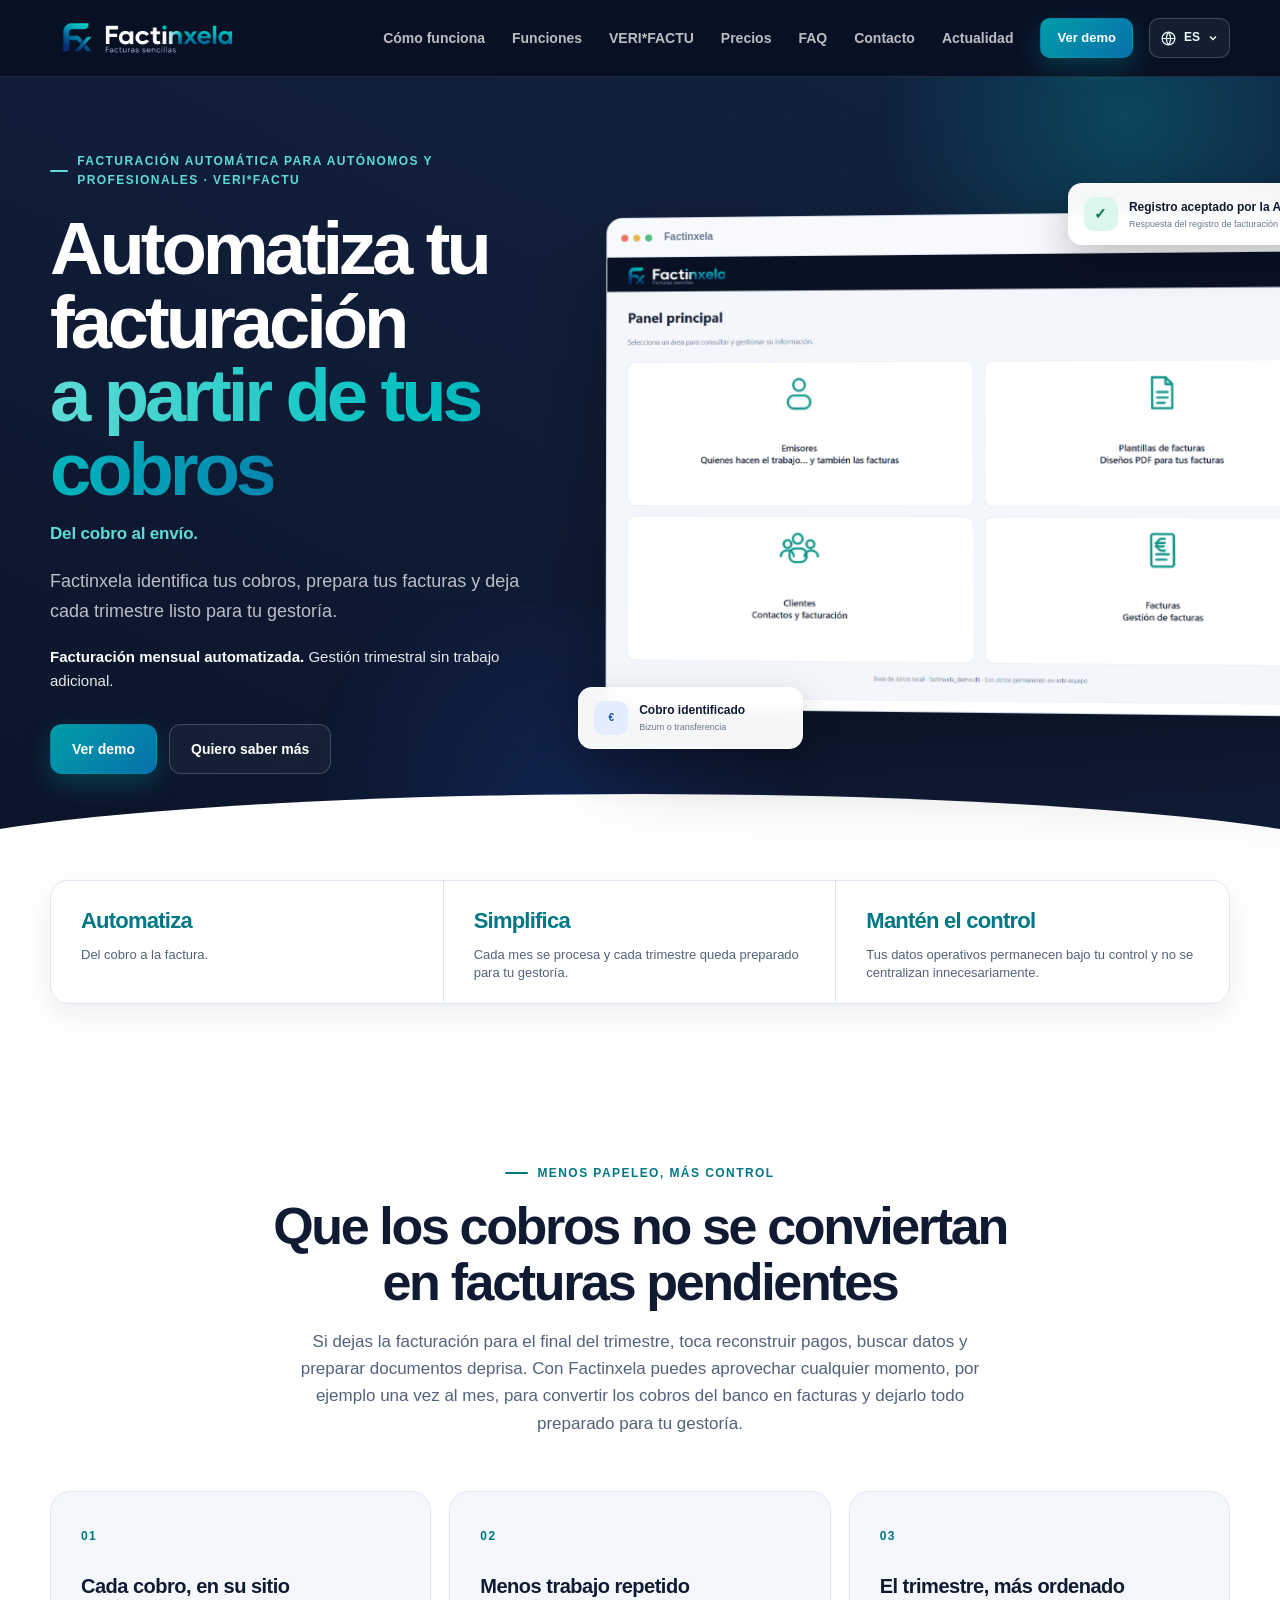
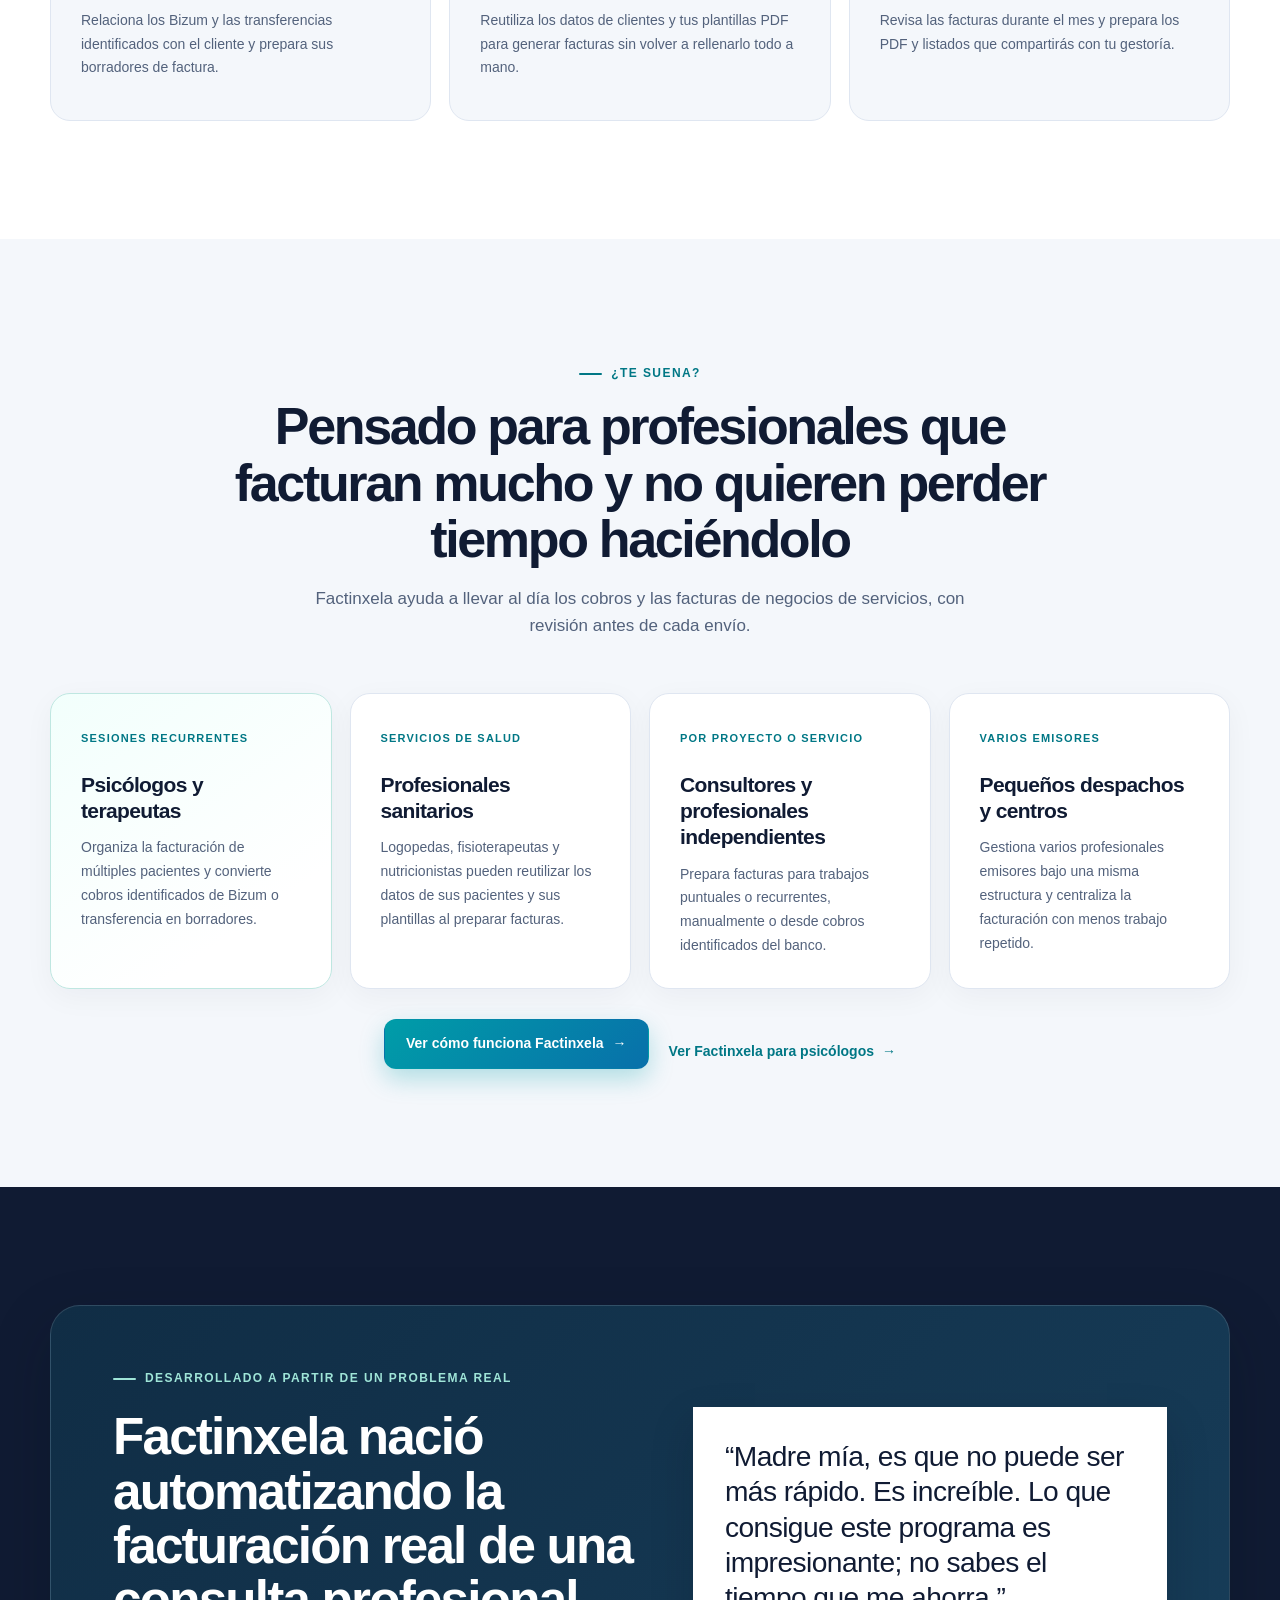
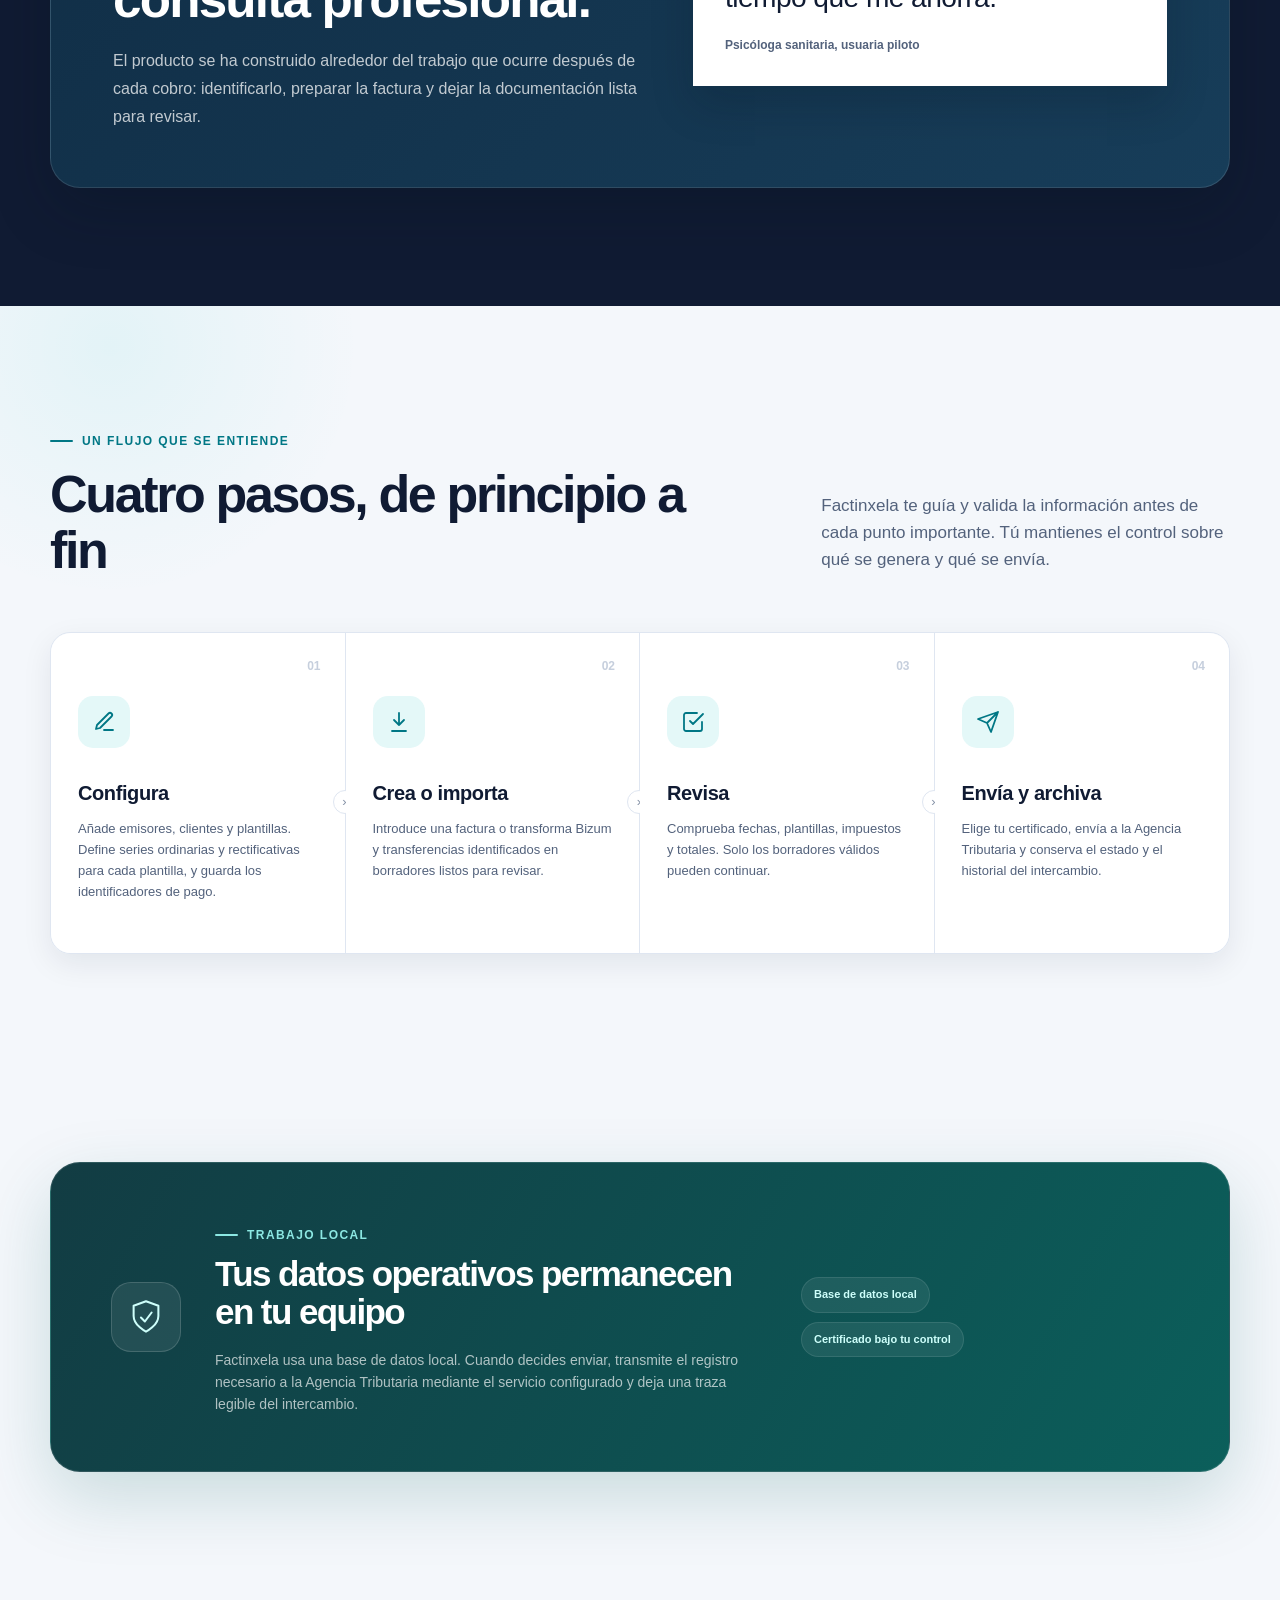
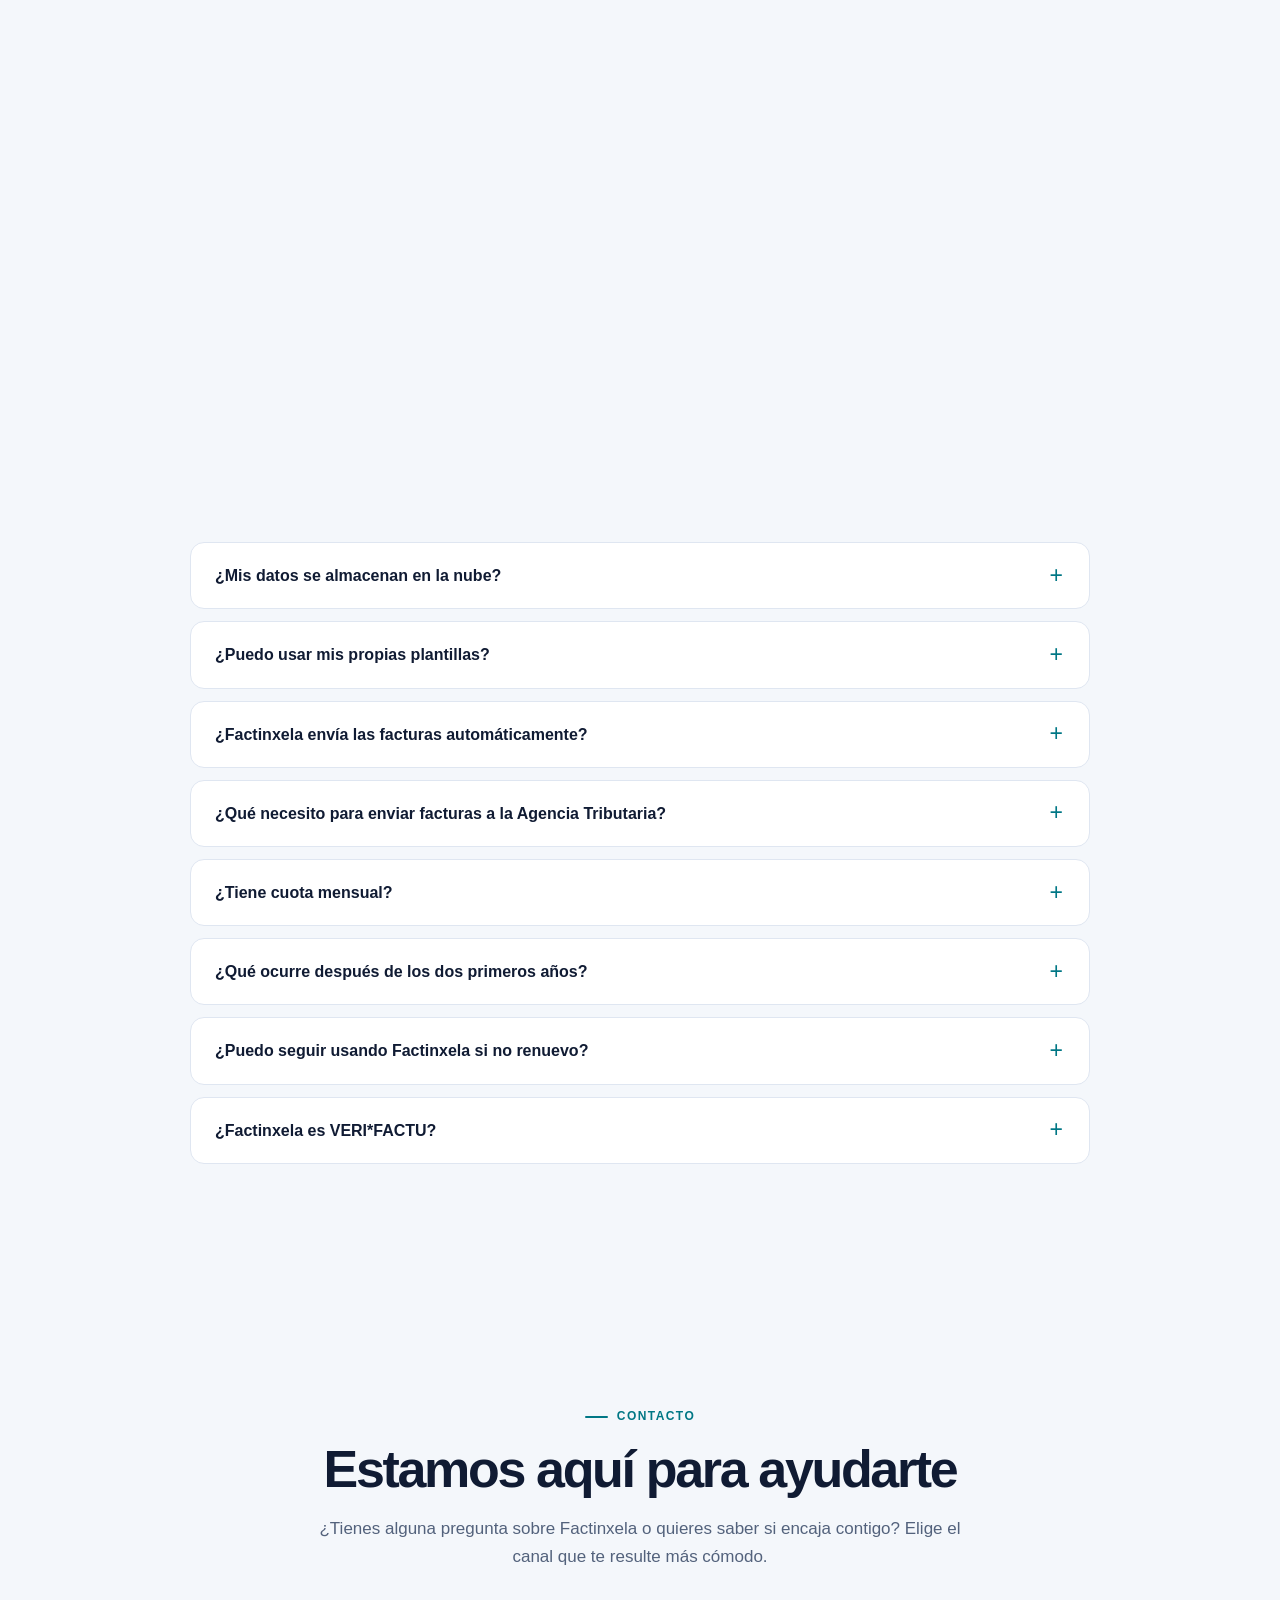
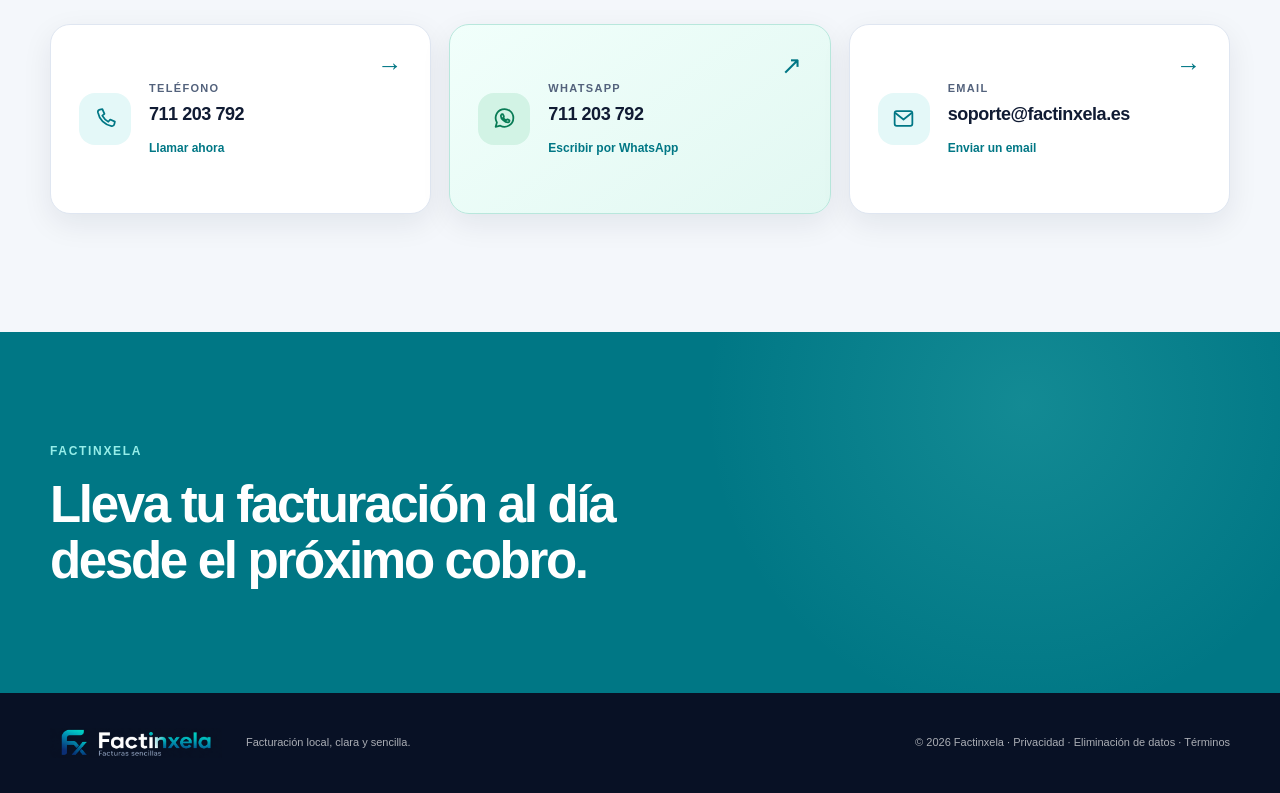
==== commit 3846d8c2: "actualizar landing page con menos contenido" ====
--- a/index.html
+++ b/index.html
@@ -63,7 +63,7 @@
 
       <nav class="main-nav" id="main-nav" aria-label="Navegación principal" data-nav>
         <a href="#flujo">Cómo funciona</a>
-        <a href="#funciones">Funciones</a>
+        <a href="/funciones/">Funciones</a>
         <a href="/verifactu/">VERI*FACTU</a>
         <a href="/precios/">Precios</a>
         <a href="#preguntas">FAQ</a>
@@ -209,7 +209,7 @@
           </div>
           <figure class="trust-story-quote reveal reveal-delay">
             <blockquote>Madre mía, es que no puede ser más rápido. Es increíble. Lo que consigue este programa es impresionante; no sabes el tiempo que me ahorra.</blockquote>
-            <figcaption>Feedback recibido de una profesional usuaria</figcaption>
+            <figcaption>Psicóloga sanitaria, usuaria piloto</figcaption>
           </figure>
         </div>
       </div>
@@ -270,204 +270,6 @@
       </div>
     </section>
 
-    <section class="section section-intro" id="funciones">
-      <div class="container">
-        <div class="section-heading centered reveal">
-          <div class="eyebrow eyebrow-teal"><span></span> Funciones al detalle</div>
-          <h2>De un cobro del banco a una factura enviada</h2>
-          <p>Menos saltos entre programas y menos tareas repetitivas. Cada parte de Factinxela está conectada con la siguiente.</p>
-        </div>
-
-        <div class="bento-grid">
-          <article class="feature-card feature-wide reveal">
-            <div class="feature-icon icon-teal" aria-hidden="true">
-              <svg viewBox="0 0 24 24"><path d="M16 21v-2a4 4 0 0 0-4-4H6a4 4 0 0 0-4 4v2M9 11a4 4 0 1 0 0-8 4 4 0 0 0 0 8ZM22 21v-2a4 4 0 0 0-3-3.87M16 3.13a4 4 0 0 1 0 7.75"/></svg>
-            </div>
-            <div>
-              <span class="card-kicker">Tu base de trabajo</span>
-              <h3>Emisores y clientes bien organizados</h3>
-              <p>Configura quién emite las facturas y guarda sus datos fiscales y postales. Define las series y la numeración en cada plantilla PDF y asígnala a cada cliente.</p>
-              <ul class="inline-list">
-                <li>Varios emisores</li><li>Series por plantilla</li><li>Plantilla por cliente</li>
-              </ul>
-            </div>
-          </article>
-
-          <article class="feature-card reveal">
-            <div class="feature-icon icon-blue" aria-hidden="true">
-              <svg viewBox="0 0 24 24"><path d="M14 2H6a2 2 0 0 0-2 2v16a2 2 0 0 0 2 2h12a2 2 0 0 0 2-2V8Z"/><path d="M14 2v6h6M8 13h8M8 17h5"/></svg>
-            </div>
-            <span class="card-kicker">Diseño flexible</span>
-            <h3>Tu factura, con tu imagen</h3>
-            <p>Importa un PDF con campos editables, relaciona cada recuadro con sus datos y reutiliza el diseño para todos los clientes que quieras.</p>
-          </article>
-
-          <article class="feature-card reveal">
-            <div class="feature-icon icon-coral" aria-hidden="true">
-              <svg viewBox="0 0 24 24"><path d="M3 3v18h18M7 16l4-5 4 3 5-7"/></svg>
-            </div>
-            <span class="card-kicker">Ahorra trabajo manual</span>
-            <h3>Importa pagos del banco</h3>
-            <p>Lee el Excel del banco y reconoce al cliente mediante el identificador que aparece en el concepto del Bizum o de la transferencia. Después crea y, si quieres, agrupa los borradores.</p>
-          </article>
-
-          <article class="feature-card feature-dark reveal">
-            <div class="feature-icon icon-on-dark" aria-hidden="true">
-              <svg viewBox="0 0 24 24"><path d="M12 22s8-4 8-10V5l-8-3-8 3v7c0 6 8 10 8 10Z"/><path d="m9 12 2 2 4-4"/></svg>
-            </div>
-            <span class="card-kicker">Validación antes de enviar</span>
-            <h3>Numeración y fechas coherentes</h3>
-            <p>Comprueba borradores, plantillas y el orden cronológico. Al enviar varias facturas, las ordena por fecha antes de asignar números correlativos.</p>
-            <div class="mini-sequence" aria-label="Ejemplo de numeración por fecha">
-              <span><small>24 JUL</small>F2026-101</span>
-              <i aria-hidden="true">→</i>
-              <span><small>25 JUL</small>F2026-102</span>
-              <i aria-hidden="true">→</i>
-              <span><small>26 JUL</small>F2026-103</span>
-            </div>
-          </article>
-
-          <article class="feature-card reveal">
-            <div class="feature-icon icon-violet" aria-hidden="true">
-              <svg viewBox="0 0 24 24"><path d="M12 2v14M7 11l5 5 5-5M5 22h14"/></svg>
-            </div>
-            <span class="card-kicker">Documentos listos</span>
-            <h3>Excel y PDF cuando los necesitas</h3>
-            <p>Exporta listados a Excel o genera uno o varios PDF finales, no editables, usando automáticamente la plantilla asignada a cada cliente.</p>
-          </article>
-
-          <article class="feature-card reveal">
-            <div class="feature-icon icon-amber" aria-hidden="true">
-              <svg viewBox="0 0 24 24"><path d="M4 19.5A2.5 2.5 0 0 1 6.5 17H20M6.5 2H20v20H6.5A2.5 2.5 0 0 1 4 19.5v-15A2.5 2.5 0 0 1 6.5 2Z"/><path d="M8 7h8M8 11h6"/></svg>
-            </div>
-            <span class="card-kicker">Encuentra lo importante</span>
-            <h3>Una tabla a tu manera</h3>
-            <p>Filtra entre dos fechas inclusivas, ordena registros y decide qué columnas ver. También puedes cambiar su orden arrastrándolas.</p>
-          </article>
-        </div>
-      </div>
-    </section>
-
-    <section class="section bank-section" id="banco">
-      <div class="container bank-grid">
-        <div class="bank-copy reveal">
-          <div class="eyebrow eyebrow-teal"><span></span> Importación desde el banco</div>
-          <h2>Del Bizum o la transferencia al borrador, sin volver a teclear</h2>
-          <p class="large-copy">Exporta los movimientos del banco a Excel y deja que Factinxela convierta los cobros identificados en borradores de factura. Puedes seleccionar el período y agrupar operaciones cuando resulte procedente, manteniendo separadas las fechas de operación, cobro y expedición.</p>
-          <div class="bank-callout">
-            <strong>La identificación del cliente es imprescindible</strong>
-            <p>El texto del movimiento bancario debe contener el alias guardado en el campo <em>Identificador de pago</em> del cliente. Puede ser su nombre, sus iniciales, un teléfono u otra referencia que aparezca tanto en el Bizum como en la transferencia.</p>
-          </div>
-          <ol class="bank-steps">
-            <li><span>1</span><div><strong>Asigna un alias</strong><small>Por ejemplo: CLINICA-HORIZONTE, MARTA-R o 600123456.</small></div></li>
-            <li><span>2</span><div><strong>Exporta el Excel del banco</strong><small>Factinxela procesa la primera hoja y las columnas que hayas configurado.</small></div></li>
-            <li><span>3</span><div><strong>Revisa los borradores</strong><small>Los cobros reconocidos heredan el cliente, su plantilla y los impuestos correspondientes.</small></div></li>
-          </ol>
-          <div class="movement-examples" aria-label="Ejemplos de movimientos bancarios identificables">
-            <span><small>BIZUM</small> Sesión julio · MARTA-R</span>
-            <span><small>TRANSFERENCIA</small> Servicios · CLINICA-HORIZONTE</span>
-          </div>
-        </div>
-
-        <div class="bank-visual reveal reveal-delay">
-          <div class="bank-badge"><span>✓</span><div><strong>Cliente localizado</strong><small>por su identificador de pago</small></div></div>
-          <div class="app-window bank-window">
-            <div class="window-bar">
-              <span class="window-dots" aria-hidden="true"><i></i><i></i><i></i></span>
-              <span class="window-title">Importar movimientos bancarios</span>
-            </div>
-            <button class="image-button" type="button" data-lightbox="assets/screenshots/08-importacion-banco.png" aria-label="Ampliar captura de la importación de movimientos bancarios">
-              <img src="assets/screenshots/08-importacion-banco.png" alt="Opciones para importar cobros de Bizum y transferencias desde un Excel del banco" width="1075" height="900" loading="lazy">
-            </button>
-          </div>
-        </div>
-      </div>
-    </section>
-
-    <section class="section template-section" id="plantillas">
-      <div class="container template-grid">
-        <div class="template-copy reveal">
-          <div class="eyebrow eyebrow-teal"><span></span> Plantillas PDF inteligentes</div>
-          <h2>Tu diseño no cambia.<br>Los datos sí.</h2>
-          <p class="large-copy">Importa el PDF editable que ya usas. Factinxela encuentra sus campos y te permite combinarlos con datos de clientes, facturas y textos fijos.</p>
-          <ul class="check-list">
-            <li><span>✓</span><div><strong>Campos obligatorios validados</strong><small>Evita guardar una plantilla que no pueda producir una factura completa.</small></div></li>
-            <li><span>✓</span><div><strong>Impuestos según cada plantilla</strong><small>IVA, IRPF y base imponible se exigen solo cuando corresponde.</small></div></li>
-            <li><span>✓</span><div><strong>Código QR real</strong><small>Genera la imagen desde la URL tributaria y comprueba que su recuadro mida entre 30 y 40 mm.</small></div></li>
-          </ul>
-        </div>
-
-        <div class="template-visual reveal reveal-delay">
-          <div class="field-chip field-chip-one"><span>cliente</span><strong>Clientes · Razón social</strong></div>
-          <div class="field-chip field-chip-two"><span>número</span><strong>Serie + Nº de factura</strong></div>
-          <div class="field-chip field-chip-three"><span>qr</span><strong>Código QR</strong></div>
-          <div class="app-window template-window">
-            <div class="window-bar">
-              <span class="window-dots" aria-hidden="true"><i></i><i></i><i></i></span>
-              <span class="window-title">Configuración de campos</span>
-            </div>
-            <button class="image-button" type="button" data-lightbox="assets/screenshots/04-configuracion-plantilla.png" aria-label="Ampliar captura de la configuración de una plantilla PDF">
-              <img src="assets/screenshots/04-configuracion-plantilla.png" alt="Configuración visual de campos de una plantilla PDF en Factinxela" width="1600" height="950" loading="lazy">
-            </button>
-          </div>
-        </div>
-      </div>
-    </section>
-
-    <section class="section details-section" id="descubrir">
-      <div class="container details-grid">
-        <div class="details-sticky reveal">
-          <div class="eyebrow eyebrow-teal"><span></span> Todo lo que incluye</div>
-          <h2>Hecha para el trabajo real de cada día</h2>
-          <p>Desde preparar los datos hasta localizar una incidencia después del envío, Factinxela cubre el ciclo completo sin esconder los detalles importantes.</p>
-        </div>
-
-        <div class="details-list">
-          <article class="detail-group reveal">
-            <div class="detail-number">01</div>
-            <div>
-              <h3>Configuración y datos maestros</h3>
-              <ul>
-                <li>Uno o varios emisores</li>
-                <li>Series ordinaria y rectificativa con separadores recomendados</li>
-                <li>Clientes con NIF/CIF, dirección, contacto e identificador de pago bancario</li>
-                <li>Asignación de una plantilla de factura a cada cliente</li>
-                <li>Importación y exportación de datos mediante Excel</li>
-              </ul>
-            </div>
-          </article>
-
-          <article class="detail-group reveal">
-            <div class="detail-number">02</div>
-            <div>
-              <h3>Creación y gestión de facturas</h3>
-              <ul>
-                <li>Alta manual o importación desde cobros de Bizum y transferencias</li>
-                <li>Identificación del cliente mediante el alias presente en el movimiento bancario</li>
-                <li>Preparación de facturas recapitulativas cuando proceda, con fechas de operación, cobro y expedición diferenciadas</li>
-                <li>Cálculo de base, IVA, IRPF y total según plantilla</li>
-                <li>Eliminación limitada a borradores y cierre tras el envío</li>
-                <li>Columnas visibles configurables y reordenables</li>
-              </ul>
-            </div>
-          </article>
-
-          <article class="detail-group reveal">
-            <div class="detail-number">03</div>
-            <div>
-              <h3>Documentos y consultas</h3>
-              <ul>
-                <li>Generación de facturas en PDF individuales o por lotes (eligiendo múltiples)</li>
-                <li>Código QR oficial de la Agencia Tributaria</li>
-                <li>Filtros por texto, estado y rango inclusivo de fechas</li>
-              </ul>
-            </div>
-          </article>
-
-        </div>
-      </div>
-    </section>
-
     <section class="section faq-section" id="preguntas">
       <div class="container faq-container">
         <div class="section-heading centered reveal">
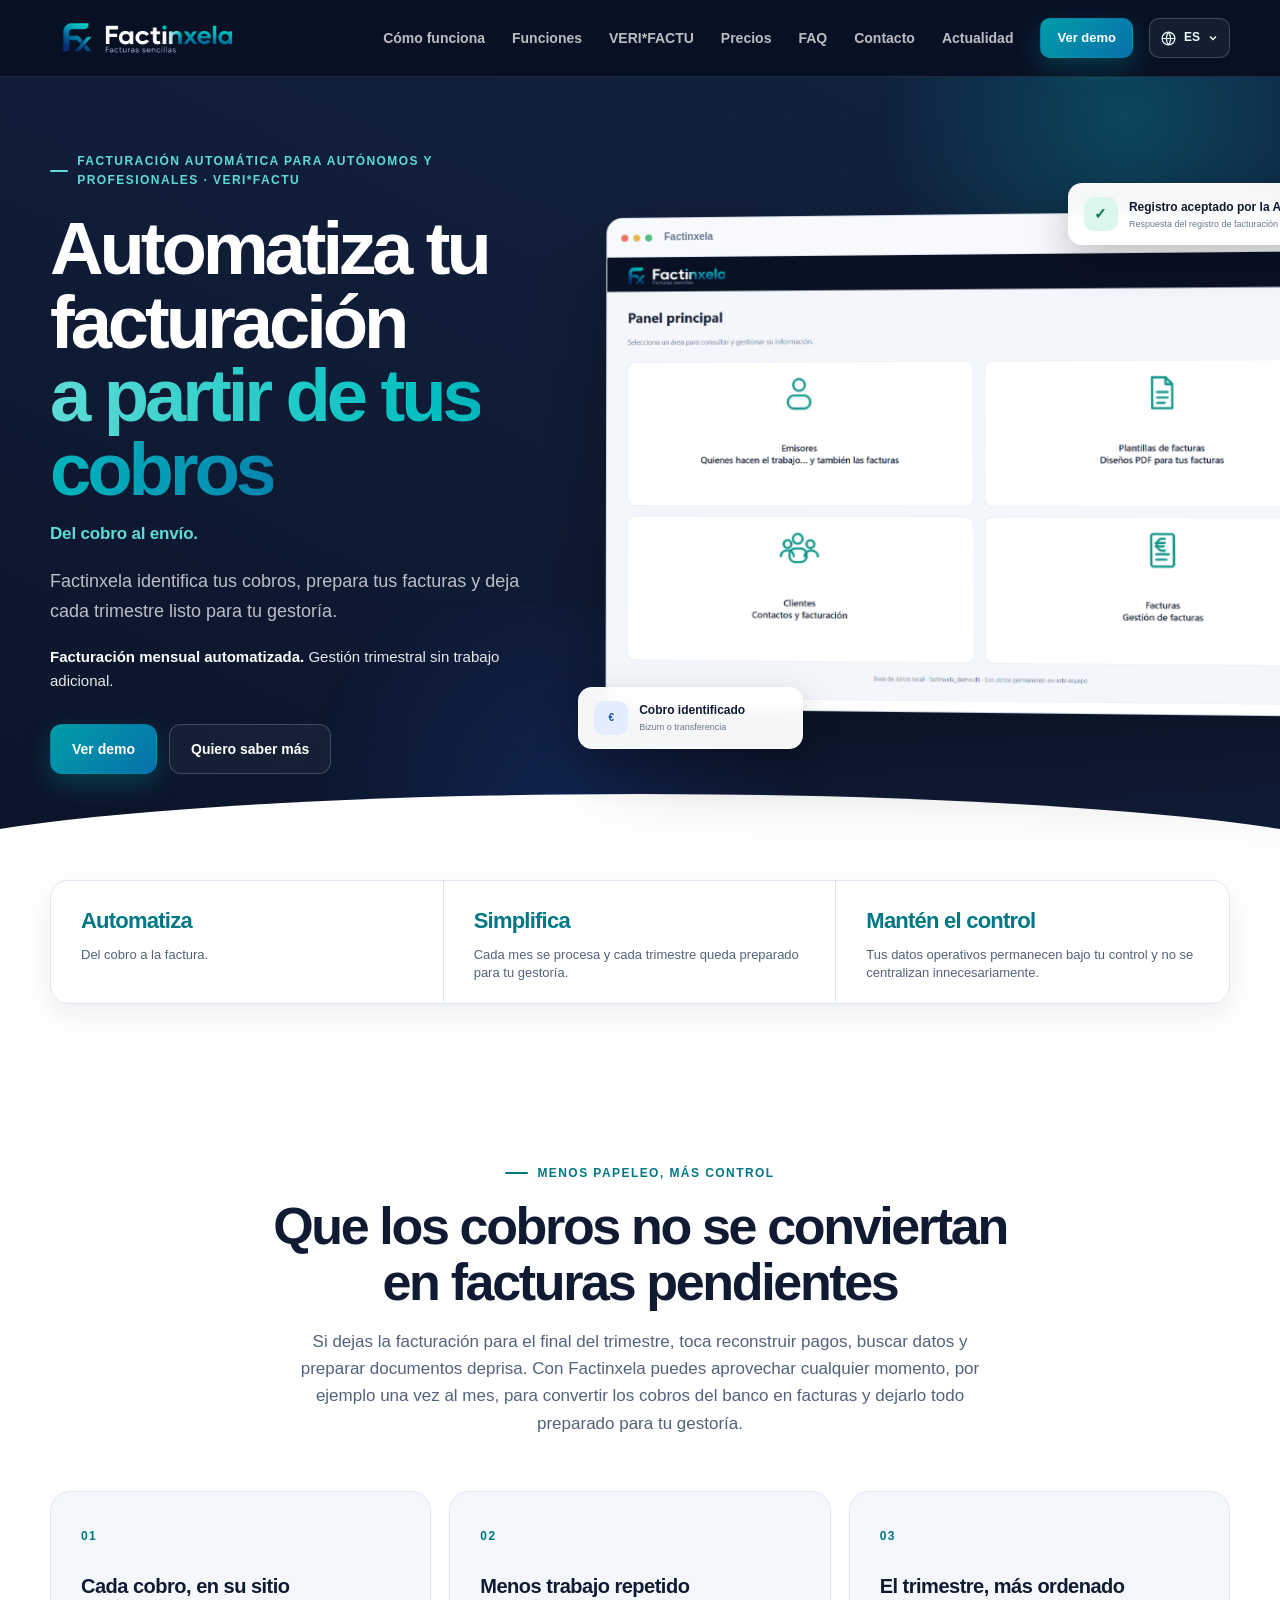
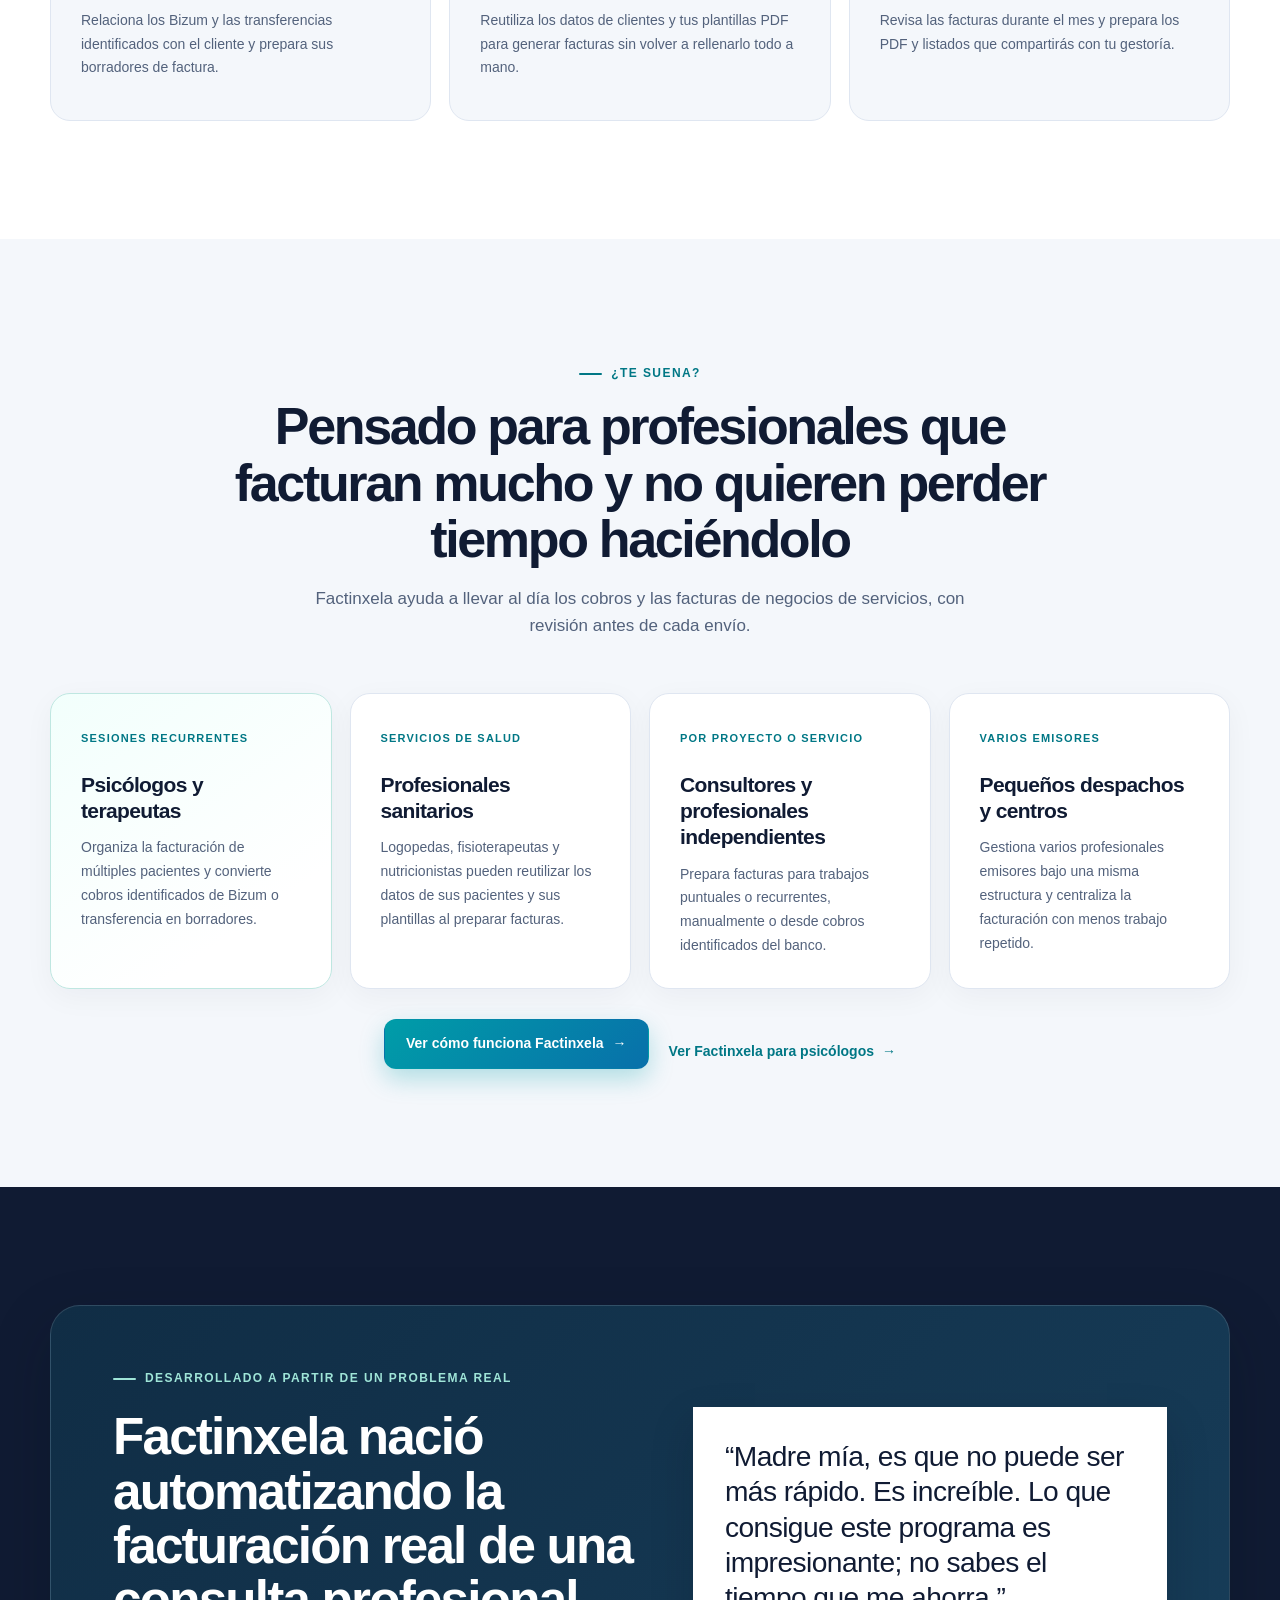
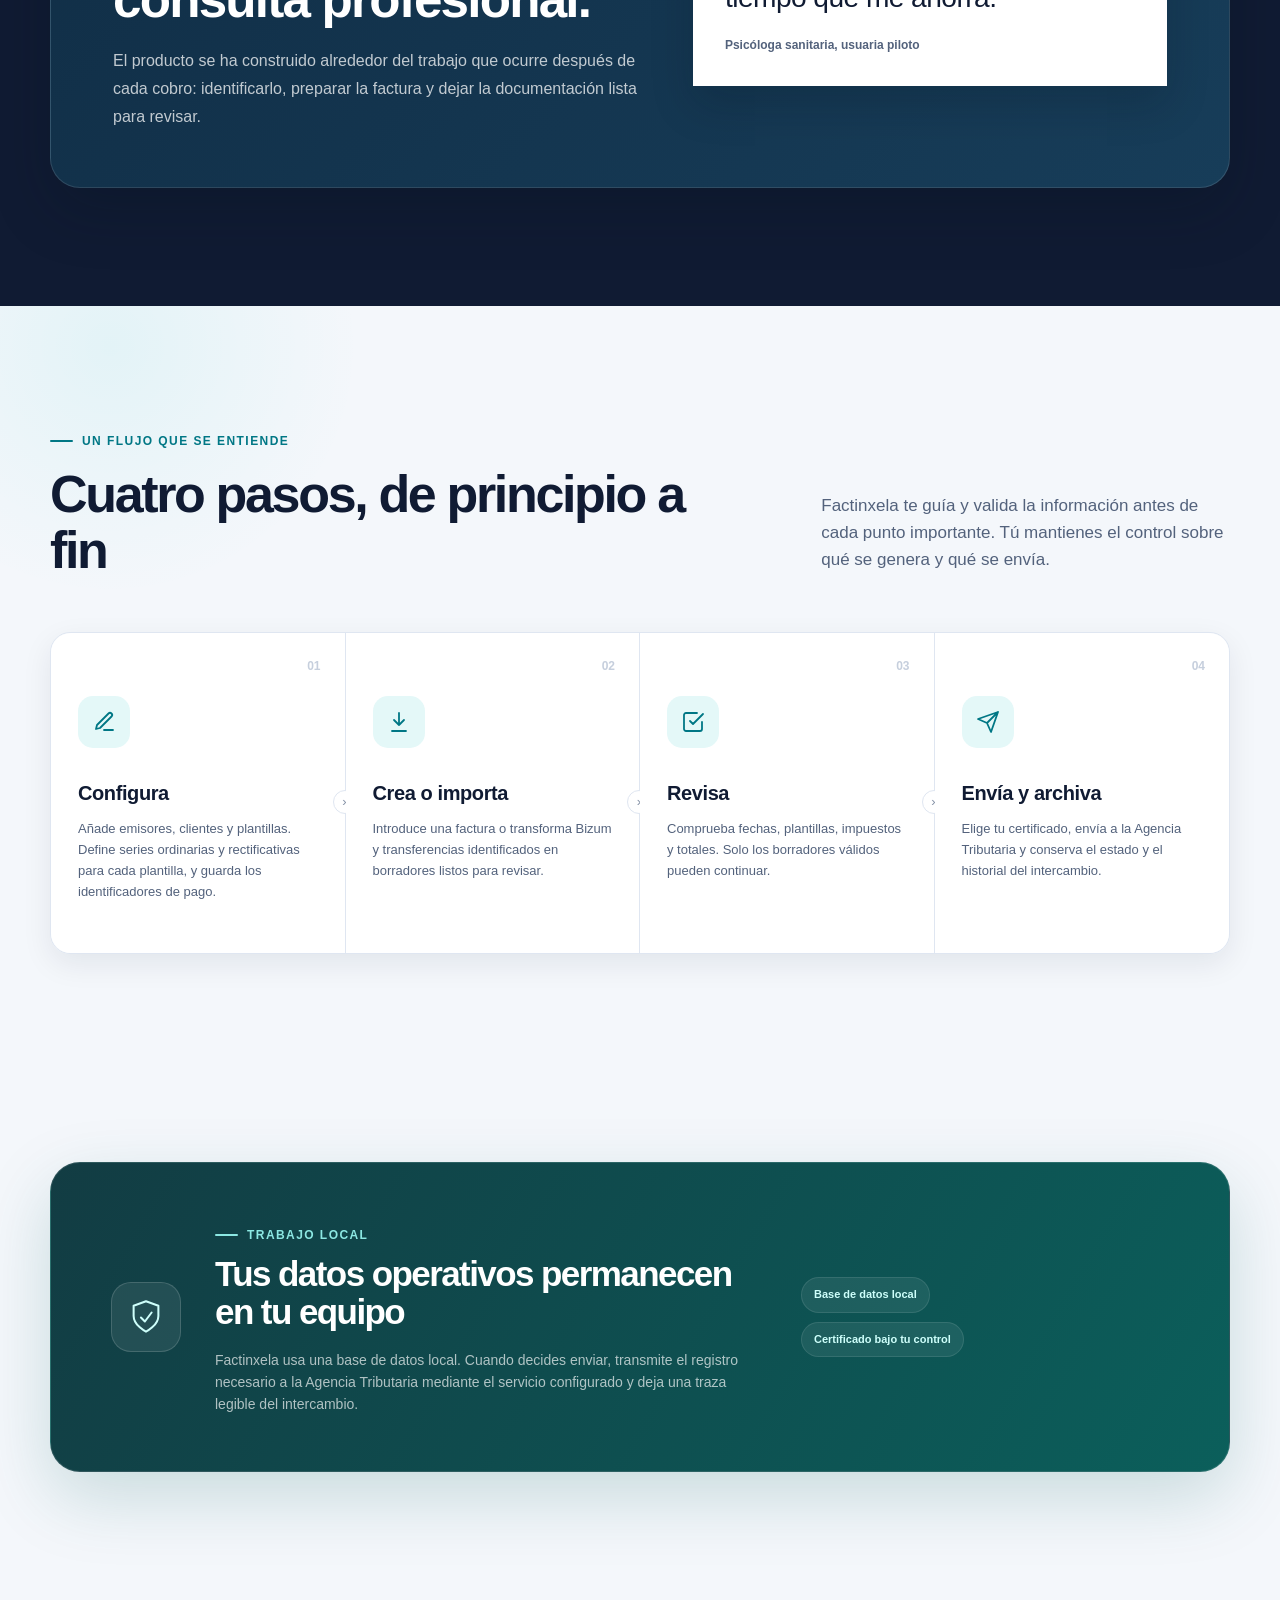
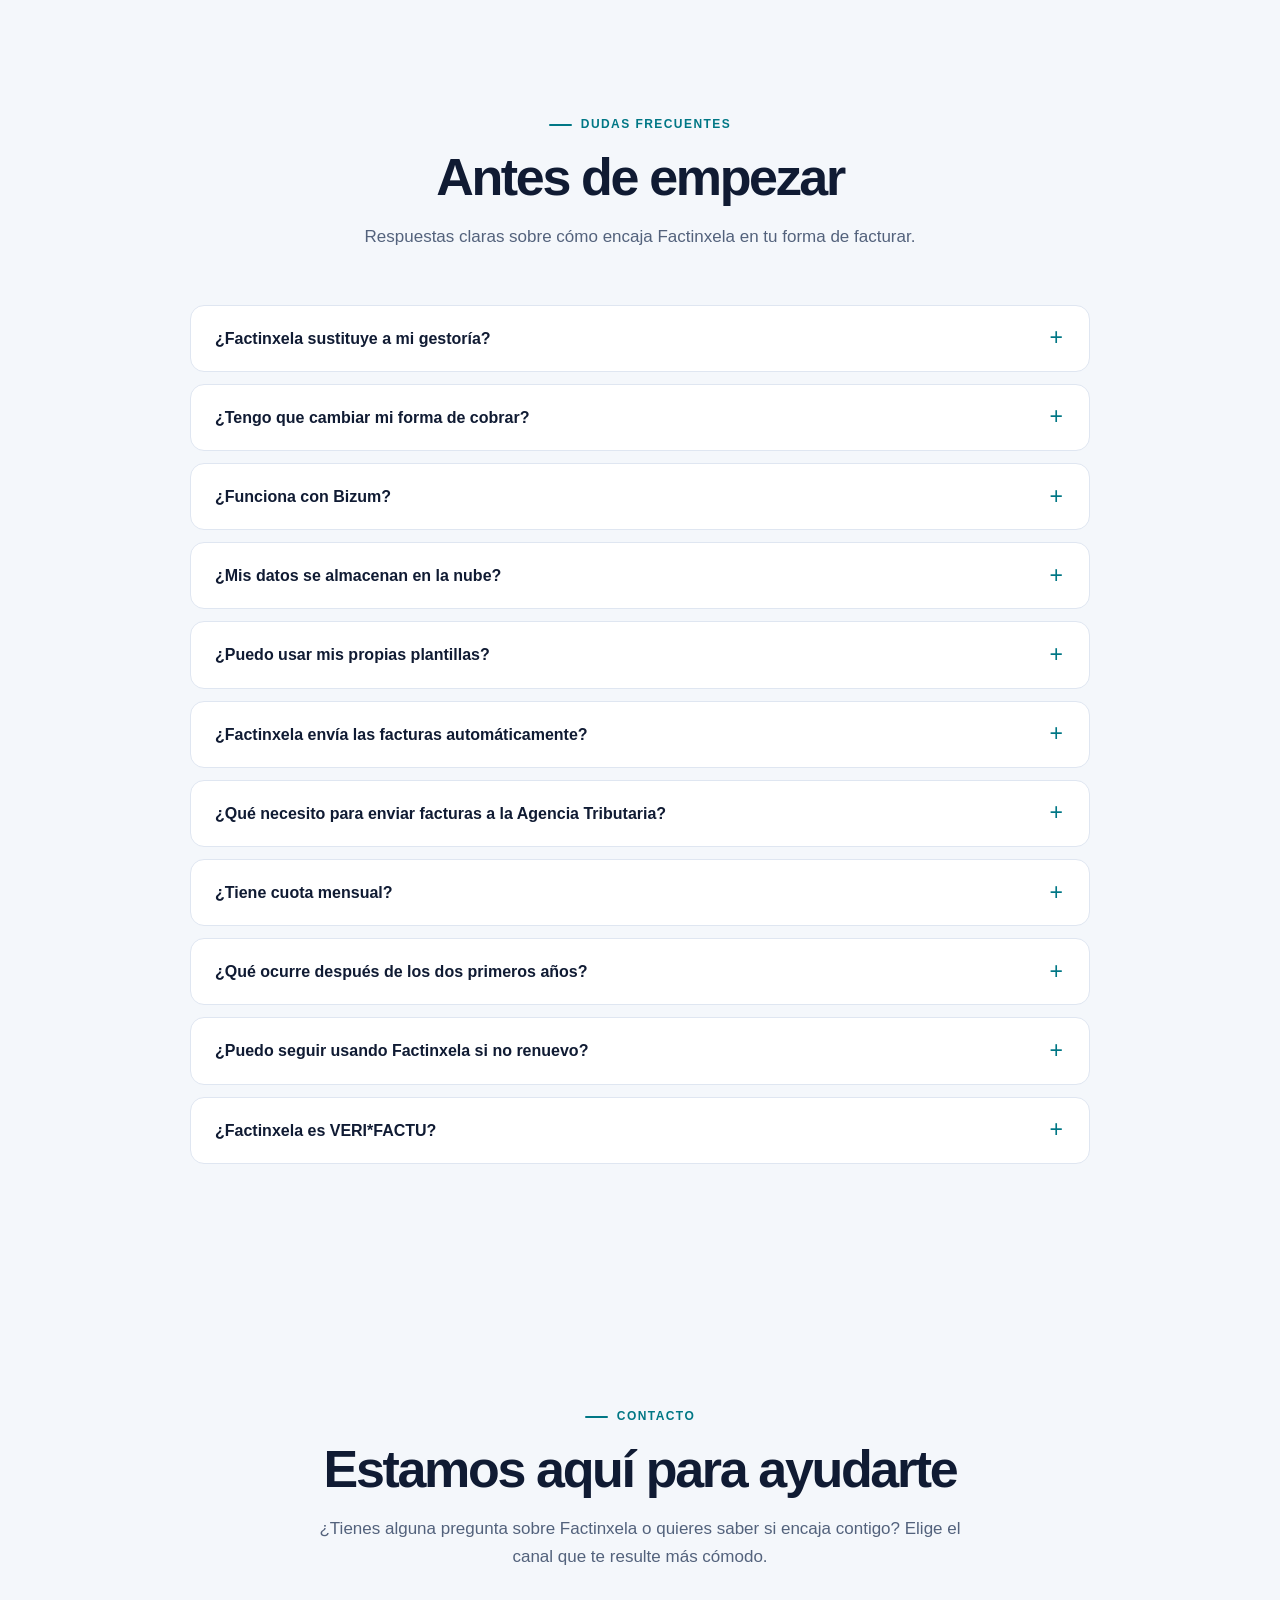
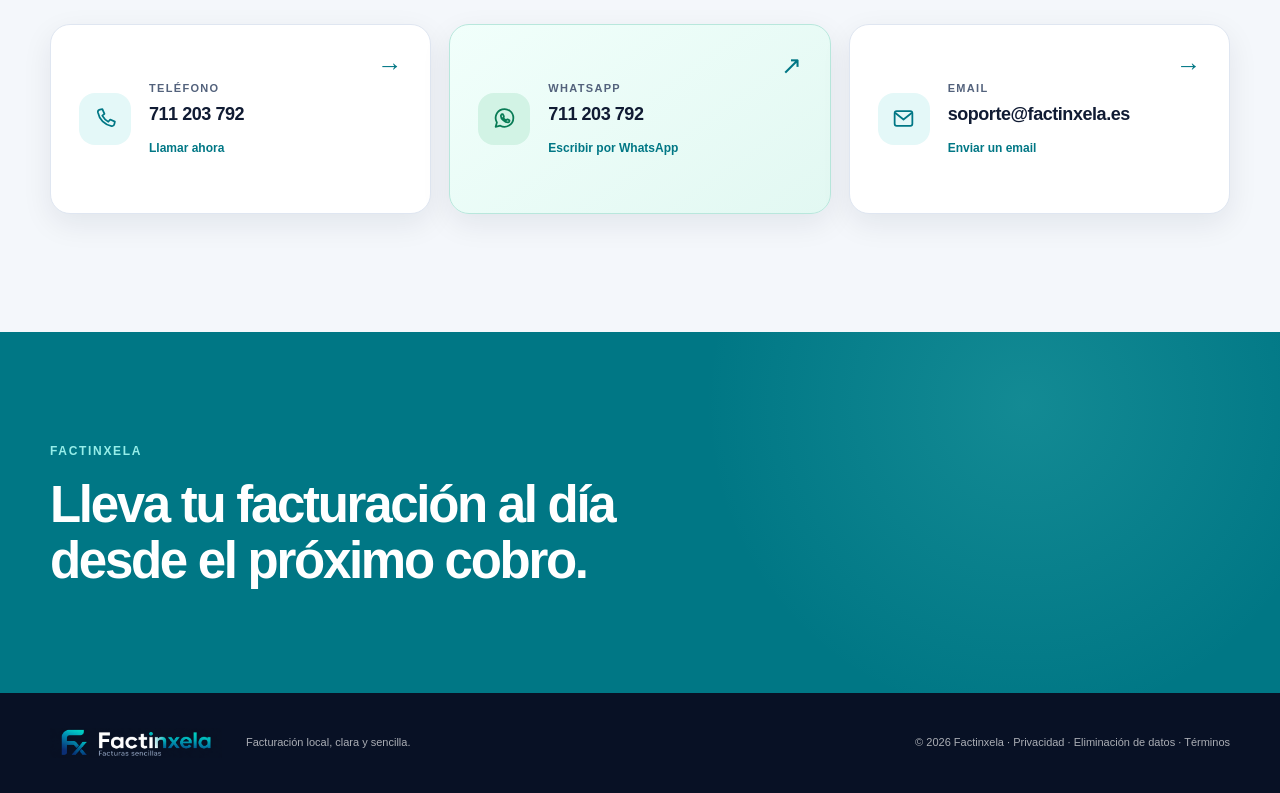
==== commit 5761aaa0: "imagen preview" ====
--- a/index.html
+++ b/index.html
@@ -9,7 +9,10 @@
   <meta property="og:description" content="Factinxela automatiza la facturación de autónomos y profesionales a partir de sus cobros. Cierre mensual, gestión trimestral y sin cuotas mensuales.">
   <meta property="og:type" content="website">
   <meta property="og:url" content="https://factinxela.es/">
-  <meta property="og:image" content="assets/screenshots/01-panel-principal.png">
+  <meta property="og:image" content="https://factinxela.es/assets/Factinxela_preview.png">
+  <meta property="og:image:width" content="1200">
+  <meta property="og:image:height" content="630">
+  <meta property="og:image:type" content="image/png">
   <link rel="canonical" href="https://factinxela.es/">
   <title>Factinxela | Facturación automática para autónomos y profesionales</title>
   <link rel="stylesheet" href="styles.css">
